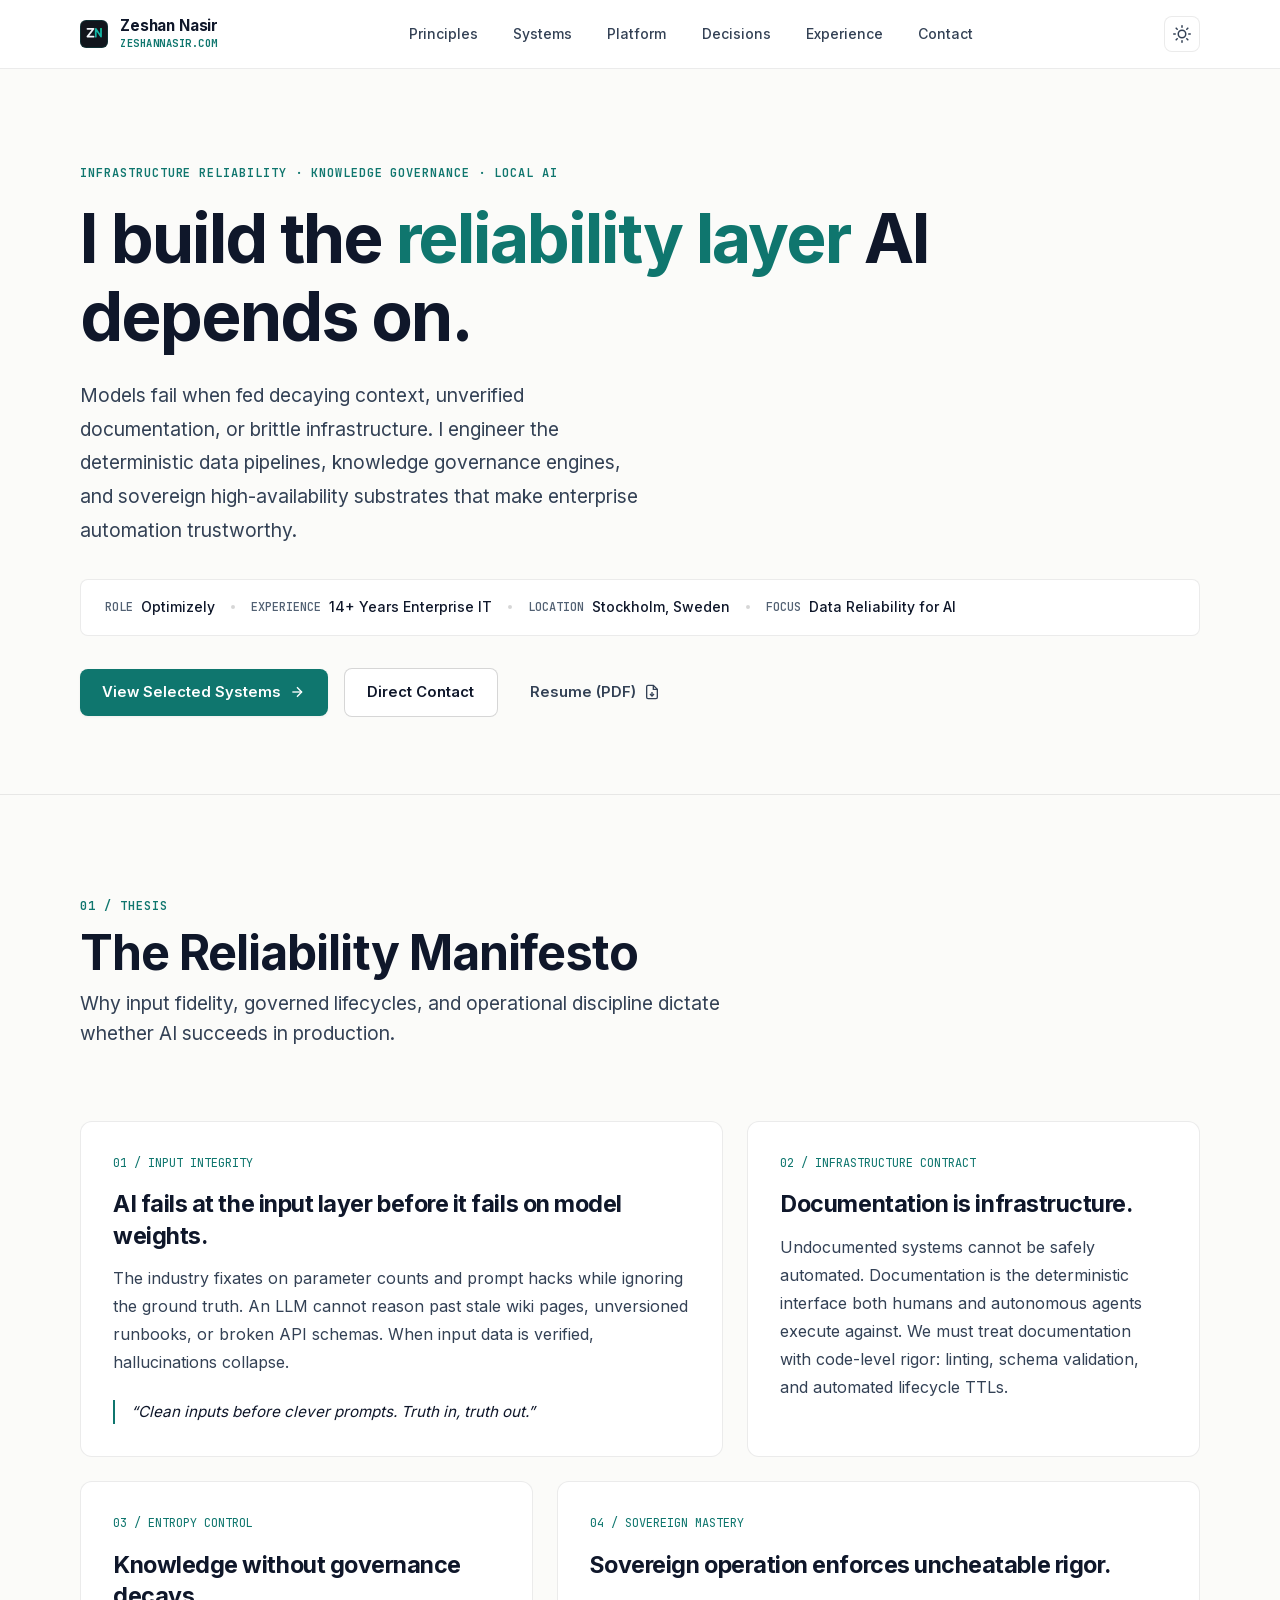
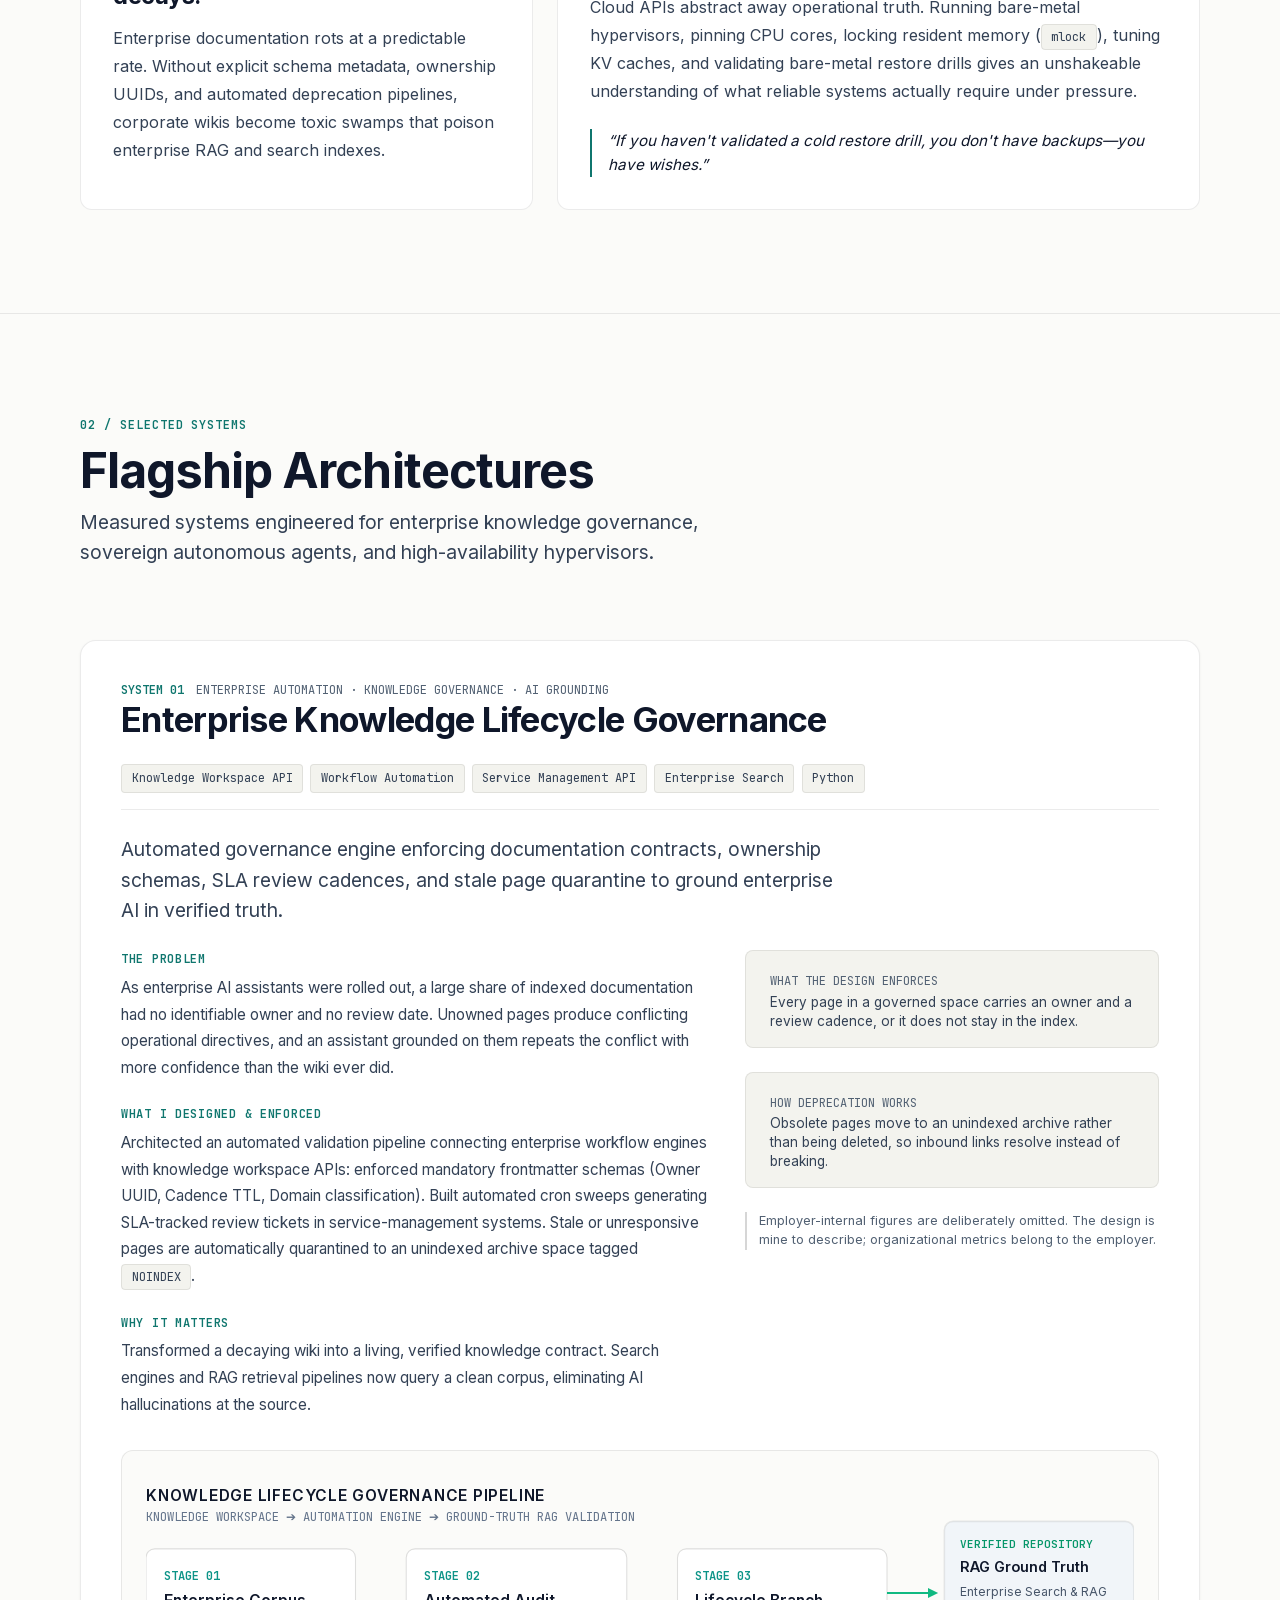
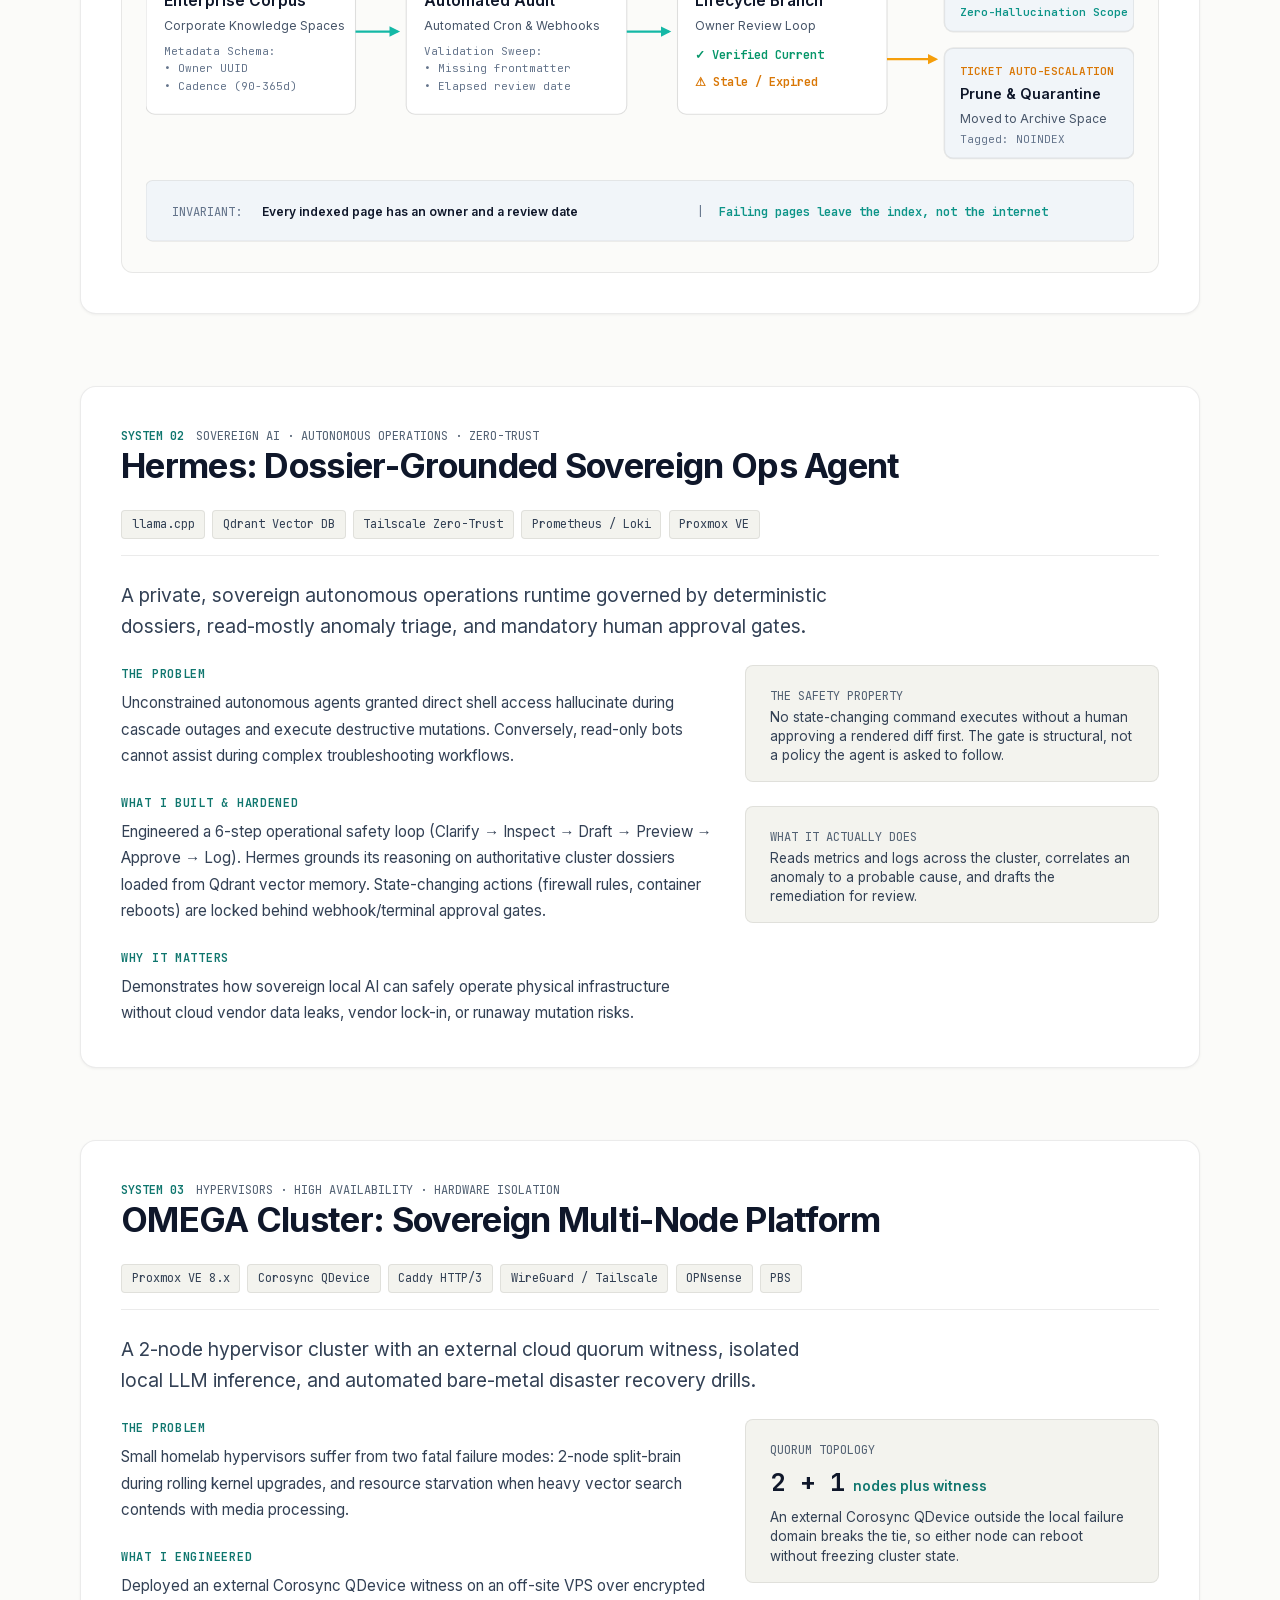
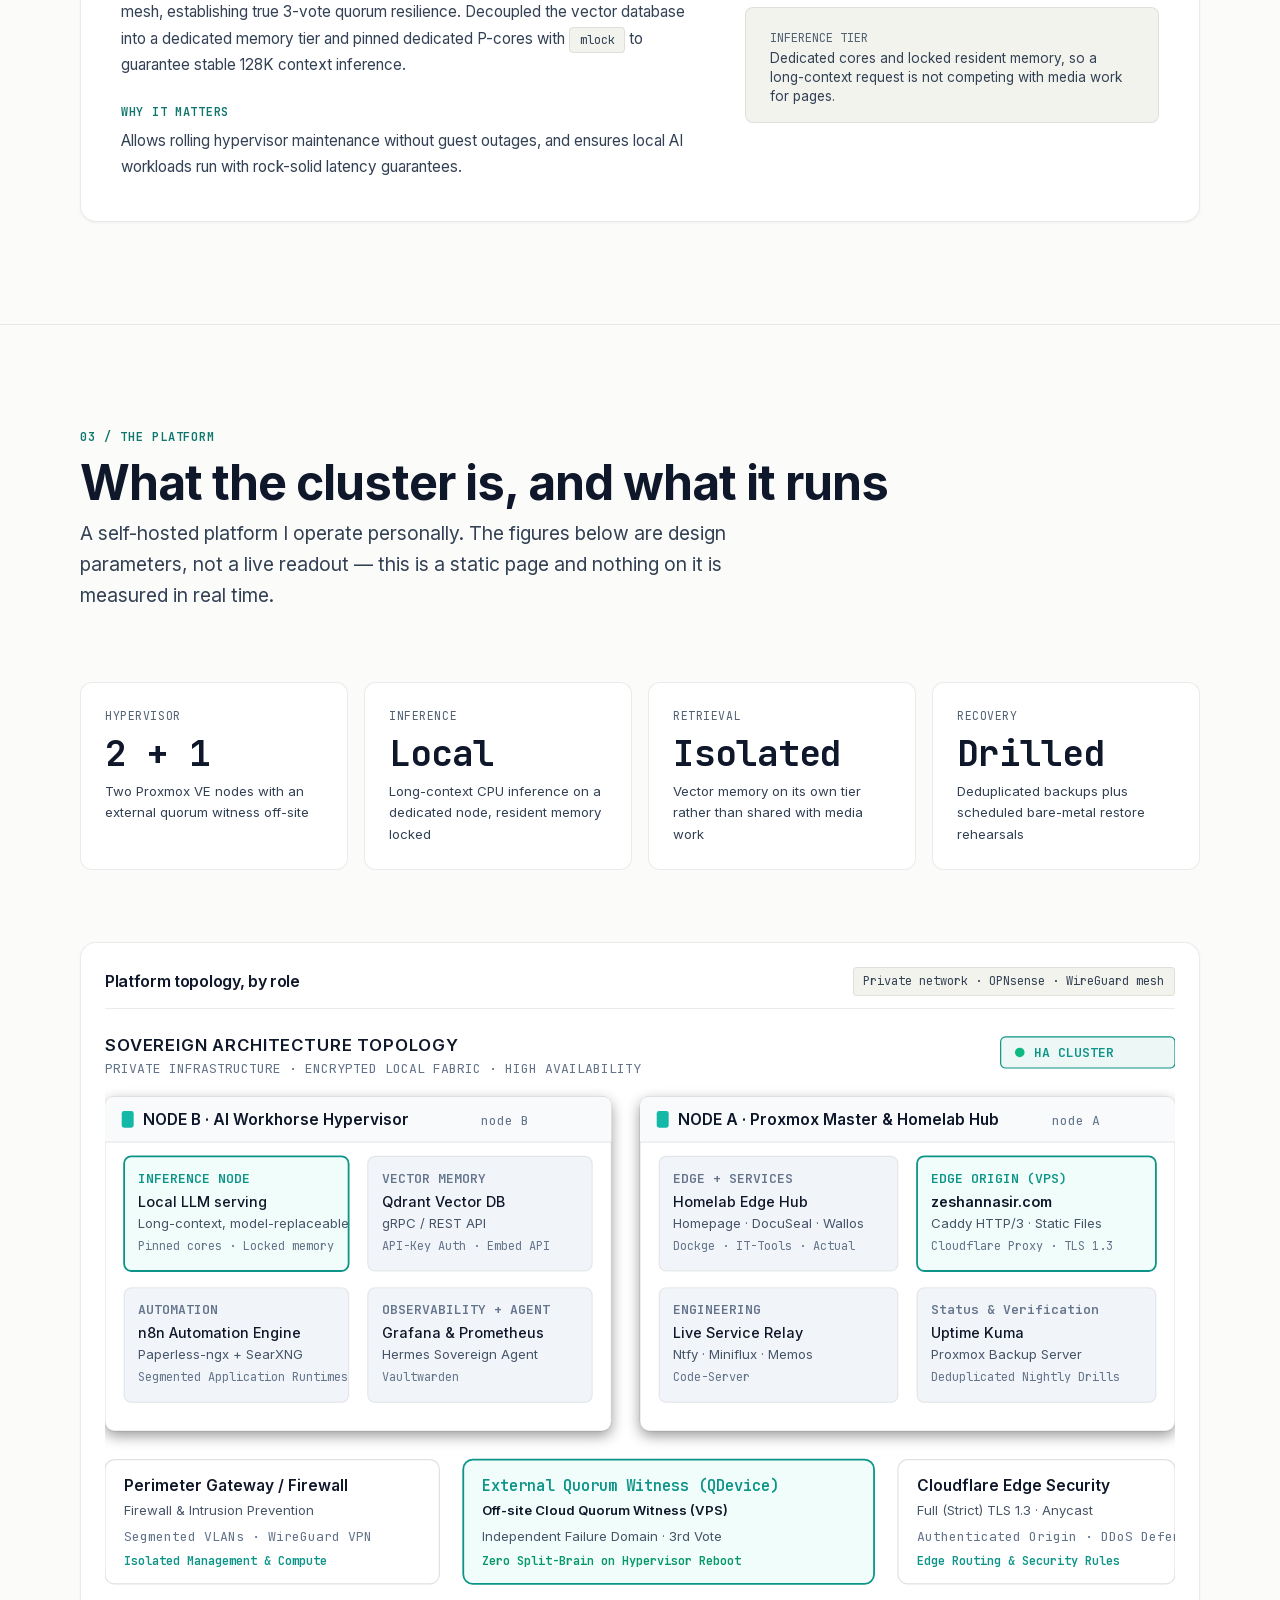
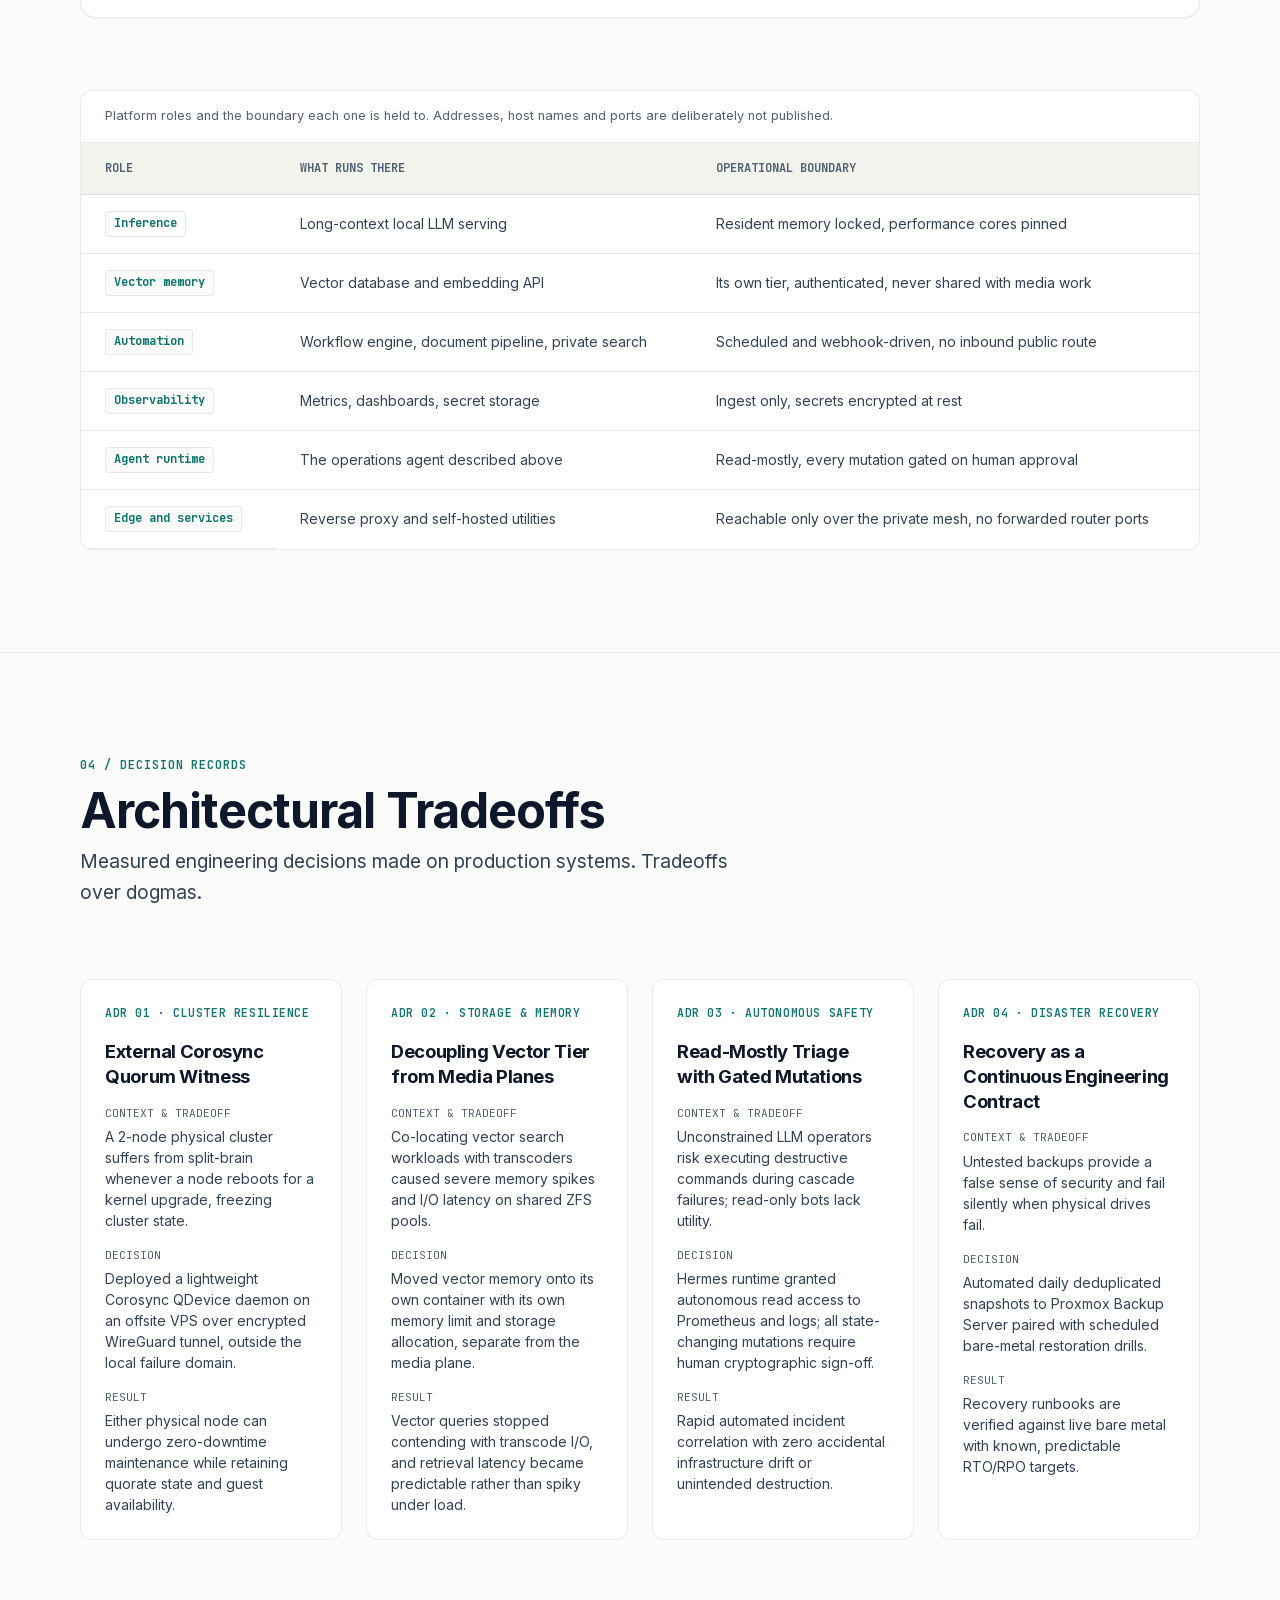
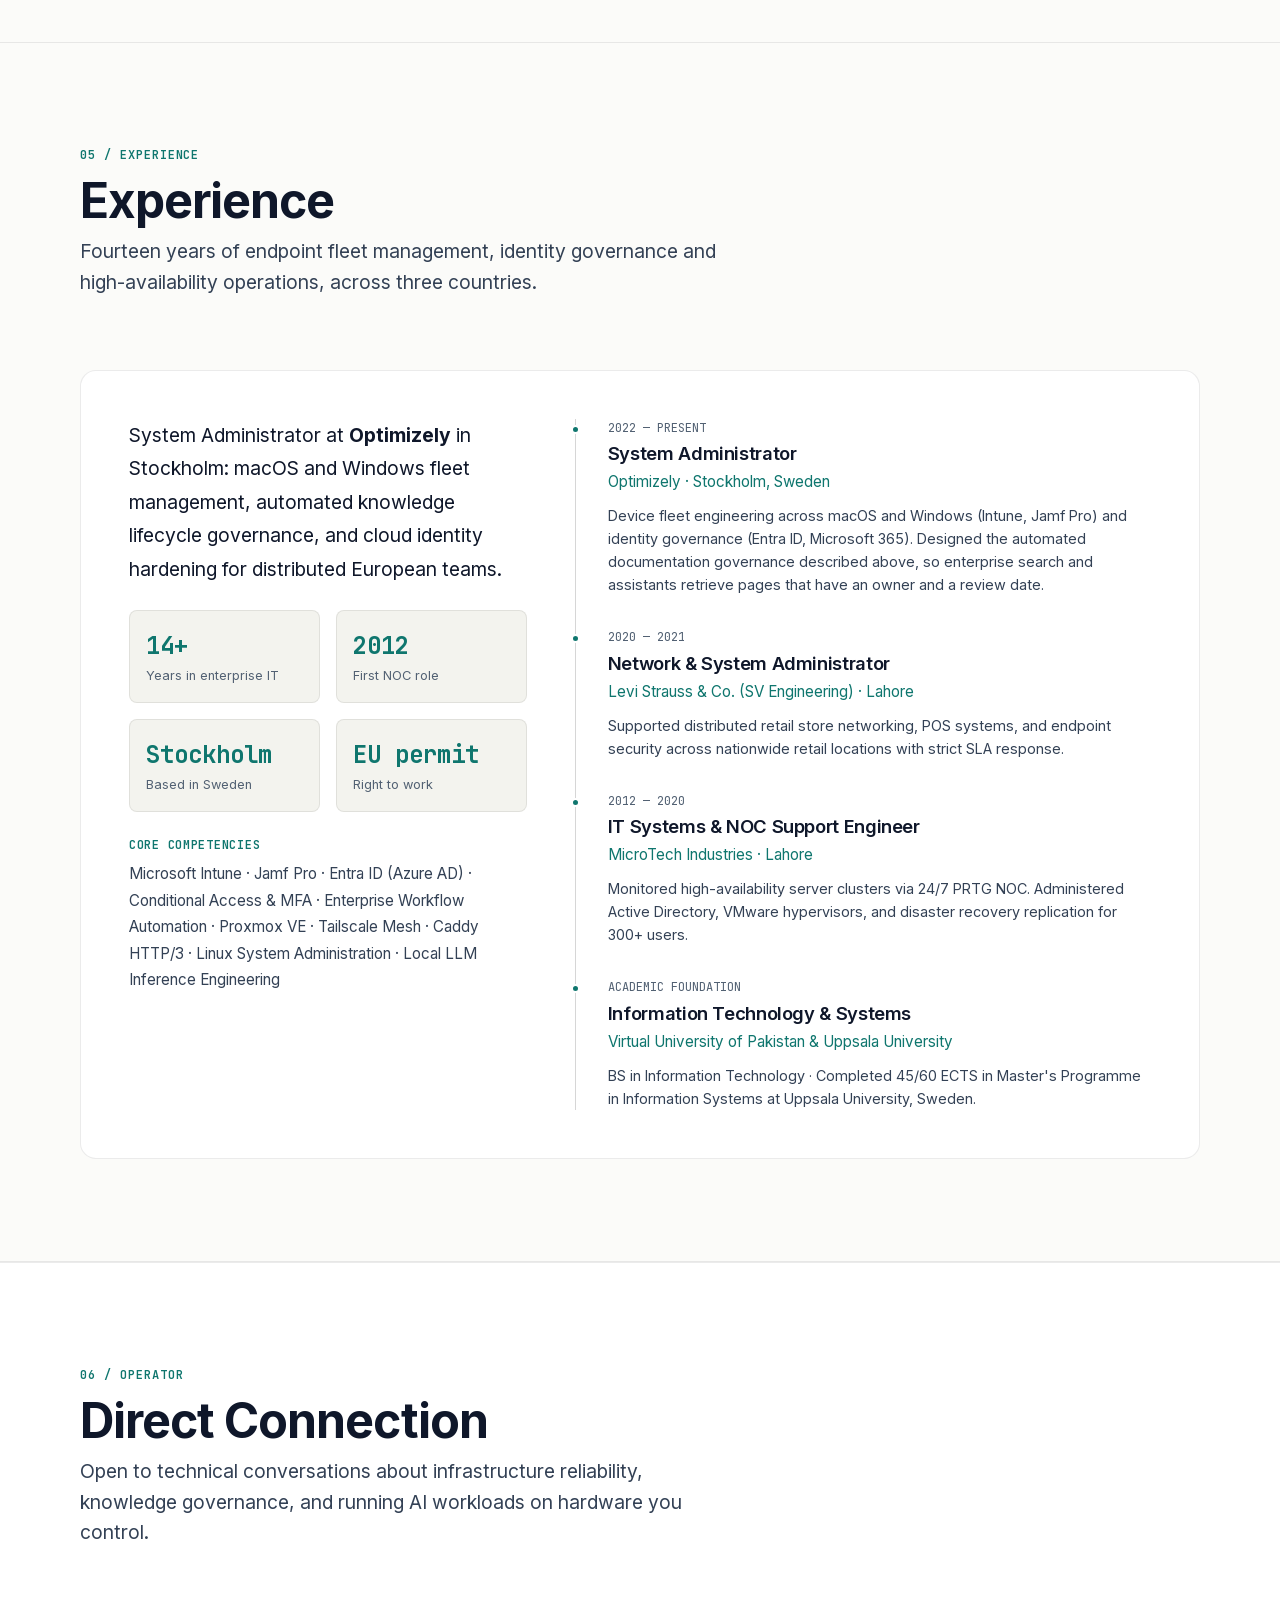
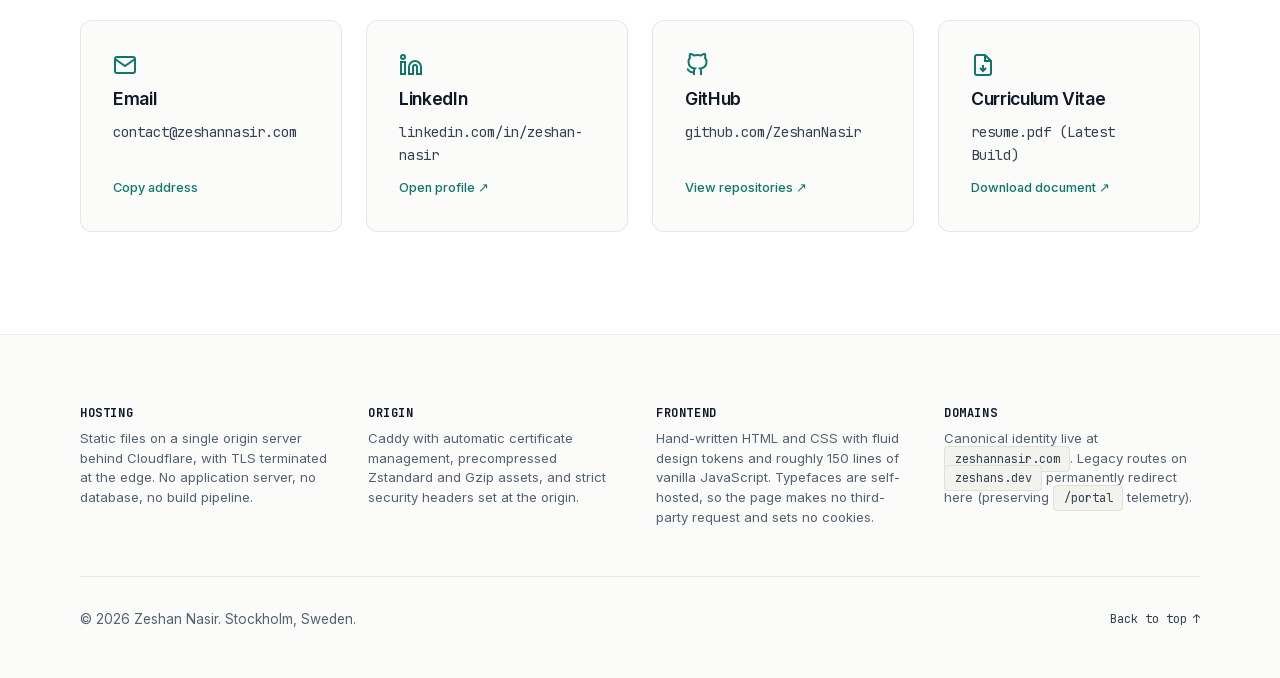
==== index.html @ 50266497 "fix(diagrams): add self-contained SVG styles and bump components.css to v=3" ====
<!doctype html>
<html lang="en">
<head>
  <meta charset="utf-8">
  <meta name="viewport" content="width=device-width, initial-scale=1">
  <title>Zeshan Nasir — Infrastructure Reliability &amp; Local AI Systems</title>
  
  <meta name="description" content="I build the reliability layer AI depends on. Enterprise knowledge lifecycle governance, sovereign AI infrastructure, and secure endpoint fleet engineering.">
  <meta name="author" content="Zeshan Nasir">
  <link rel="canonical" href="https://zeshannasir.com/">
  
  <!-- Security & Caching -->
  <meta http-equiv="X-UA-Compatible" content="IE=edge">
  <meta name="theme-color" content="#0b0d11" media="(prefers-color-scheme: dark)">
  <meta name="theme-color" content="#fbfbf9" media="(prefers-color-scheme: light)">

  <!-- Open Graph / Social -->
  <meta property="og:title" content="Zeshan Nasir — Infrastructure Reliability &amp; Local AI Systems">
  <meta property="og:description" content="I build the reliability layer AI depends on. Governed data, reliable automation, and sovereign infrastructure.">
  <meta property="og:type" content="website">
  <meta property="og:url" content="https://zeshannasir.com/">
  <meta property="og:image" content="https://zeshannasir.com/assets/images/og.png">
  
  <!-- Twitter Card -->
  <meta name="twitter:card" content="summary_large_image">
  <meta name="twitter:title" content="Zeshan Nasir — Infrastructure Reliability &amp; Local AI Systems">
  <meta name="twitter:description" content="I build the reliability layer AI depends on. Governed data, reliable automation, and sovereign infrastructure.">
  <meta name="twitter:image" content="https://zeshannasir.com/assets/images/og.png">

  <!-- Typography: Inter & JetBrains Mono, self-hosted. No third-party request. -->
  <link rel="preload" href="/assets/fonts/inter-var.woff2" as="font" type="font/woff2" crossorigin>
  
  <!-- Favicon -->
  <link rel="icon" type="image/svg+xml" href="/favicon.svg">

  <!-- Stylesheets -->
  <link rel="stylesheet" href="css/tokens.css">
  <link rel="stylesheet" href="css/base.css">
  <link rel="stylesheet" href="css/components.css?v=3">

  <!-- Schema.org Verified Person Metadata -->
  <script type="application/ld+json">
  {
    "@context": "https://schema.org",
    "@type": "Person",
    "name": "Zeshan Nasir",
    "jobTitle": "System Administrator",
    "worksFor": {
      "@type": "Organization",
      "name": "Optimizely"
    },
    "url": "https://zeshannasir.com/",
    "sameAs": [
      "https://github.com/ZeshanNasir",
      "https://linkedin.com/in/zeshan-nasir"
    ],
    "description": "System administrator working on infrastructure reliability, enterprise knowledge governance, and self-hosted AI infrastructure."
  }
  </script>
</head>
<body>

  <!-- Accessible Skip Link -->
  <a class="skip-link" href="#main">Skip to main content</a>

  <!-- =========================================================================
       SITE HEADER
       ========================================================================= -->
  <header class="site-header">
    <div class="container site-header__inner">
      <a href="#hero" class="site-brand" aria-label="Zeshan Nasir Homepage">
        <svg class="site-brand__mark" viewBox="0 0 128 128" fill="none" xmlns="http://www.w3.org/2000/svg">
          <rect width="128" height="128" rx="28" fill="#11151c"/>
          <rect x="2" y="2" width="124" height="124" rx="26" stroke="#14b8a6" stroke-width="2" stroke-opacity="0.4"/>
          <path d="M 34 40 L 62 40 L 34 76 L 62 76" stroke="#f1f5f9" stroke-width="8" stroke-linecap="round" stroke-linejoin="round"/>
          <path d="M 72 76 L 72 40 L 96 76 L 96 40" stroke="#14b8a6" stroke-width="8" stroke-linecap="round" stroke-linejoin="round"/>
          <circle cx="96" cy="40" r="4" fill="#10b981"/>
        </svg>
        <div class="site-brand__name">
          <span class="site-brand__title">Zeshan Nasir</span>
          <span class="site-brand__badge">zeshannasir.com</span>
        </div>
      </a>

      <!-- Navigation -->
      <nav class="site-nav" id="site-nav" aria-label="Primary Navigation">
        <a href="#manifesto" class="site-nav__link">Principles</a>
        <a href="#work" class="site-nav__link">Systems</a>
        <a href="#lab" class="site-nav__link">Platform</a>
        <a href="#decisions" class="site-nav__link">Decisions</a>
        <a href="#signal" class="site-nav__link">Experience</a>
        <a href="#contact" class="site-nav__link">Contact</a>
      </nav>

      <!-- Header Controls -->
      <div class="header-actions">
        <button class="theme-toggle" id="theme-toggle" aria-label="Toggle dark/light theme (Shortcut: T)" title="Toggle Theme (T)">
          <svg class="theme-icon-moon" viewBox="0 0 24 24"><path d="M21 12.79A9 9 0 1 1 11.21 3 7 7 0 0 0 21 12.79z"/></svg>
          <svg class="theme-icon-sun" viewBox="0 0 24 24"><circle cx="12" cy="12" r="5"/><line x1="12" y1="1" x2="12" y2="3"/><line x1="12" y1="21" x2="12" y2="23"/><line x1="4.22" y1="4.22" x2="5.64" y2="5.64"/><line x1="18.36" y1="18.36" x2="19.78" y2="19.78"/><line x1="1" y1="12" x2="3" y2="12"/><line x1="21" y1="12" x2="23" y2="12"/><line x1="4.22" y1="19.78" x2="5.64" y2="18.36"/><line x1="18.36" y1="5.64" x2="19.78" y2="4.22"/></svg>
        </button>

        <button class="mobile-toggle" id="mobile-toggle" aria-label="Open Navigation Menu" aria-expanded="false">
          <svg width="24" height="24" viewBox="0 0 24 24" fill="none" stroke="currentColor" stroke-width="2"><line x1="3" y1="12" x2="21" y2="12"/><line x1="3" y1="6" x2="21" y2="6"/><line x1="3" y1="18" x2="21" y2="18"/></svg>
        </button>
      </div>
    </div>
  </header>

  <!-- =========================================================================
       MAIN CONTENT
       ========================================================================= -->
  <main id="main">

    <!-- ═══ 1. HERO SECTION ═══ -->
    <section class="hero-section" id="hero">
      <div class="container">
        <div class="hero-grid">
          <div>
            <div class="hero-eyebrow">
              <span>INFRASTRUCTURE RELIABILITY · KNOWLEDGE GOVERNANCE · LOCAL AI</span>
            </div>
            
            <h1 class="hero-title">
              I build the <span class="highlight">reliability layer</span> AI depends on.
            </h1>

            <p class="hero-lead">
              Models fail when fed decaying context, unverified documentation, or brittle infrastructure. I engineer the deterministic data pipelines, knowledge governance engines, and sovereign high-availability substrates that make enterprise automation trustworthy.
            </p>

            <div class="proof-strip">
              <div class="proof-item">
                <span class="proof-item__label">ROLE</span>
                <span>Optimizely</span>
              </div>
              <div class="proof-divider" aria-hidden="true"></div>
              <div class="proof-item">
                <span class="proof-item__label">EXPERIENCE</span>
                <span>14+ Years Enterprise IT</span>
              </div>
              <div class="proof-divider" aria-hidden="true"></div>
              <div class="proof-item">
                <span class="proof-item__label">LOCATION</span>
                <span>Stockholm, Sweden</span>
              </div>
              <div class="proof-divider" aria-hidden="true"></div>
              <div class="proof-item">
                <span class="proof-item__label">FOCUS</span>
                <span>Data Reliability for AI</span>
              </div>
            </div>

            <div class="hero-actions">
              <a href="#work" class="btn btn--primary">
                <span>View Selected Systems</span>
                <svg viewBox="0 0 24 24"><line x1="5" y1="12" x2="19" y2="12"/><polyline points="12 5 19 12 12 19"/></svg>
              </a>
              <a href="#contact" class="btn btn--secondary">
                <span>Direct Contact</span>
              </a>
              <a href="/resume.pdf" class="btn btn--ghost" target="_blank" rel="noopener noreferrer">
                <span>Resume (PDF)</span>
                <svg viewBox="0 0 24 24"><path d="M14 2H6a2 2 0 0 0-2 2v16a2 2 0 0 0 2 2h12a2 2 0 0 0 2-2V8z"/><polyline points="14 2 14 8 20 8"/><line x1="12" y1="18" x2="12" y2="12"/><polyline points="9 15 12 18 15 15"/></svg>
              </a>
            </div>
          </div>
        </div>
      </div>
    </section>

    <!-- ═══ 2. MANIFESTO / THESIS ═══ -->
    <section class="section" id="manifesto">
      <div class="container">
        <div class="section-header">
          <span class="section-eyebrow">01 / THESIS</span>
          <h2 class="section-title">The Reliability Manifesto</h2>
          <p class="section-subtitle">
            Why input fidelity, governed lifecycles, and operational discipline dictate whether AI succeeds in production.
          </p>
        </div>

        <div class="manifesto-grid">
          <!-- Card 1 -->
          <div class="manifesto-card manifesto-card--large">
            <div>
              <span class="manifesto-card__num">01 / INPUT INTEGRITY</span>
              <h3 class="manifesto-card__title">AI fails at the input layer before it fails on model weights.</h3>
              <p class="manifesto-card__body">
                The industry fixates on parameter counts and prompt hacks while ignoring the ground truth. An LLM cannot reason past stale wiki pages, unversioned runbooks, or broken API schemas. When input data is verified, hallucinations collapse.
              </p>
            </div>
            <div class="manifesto-card__quote">
              “Clean inputs before clever prompts. Truth in, truth out.”
            </div>
          </div>

          <!-- Card 2 -->
          <div class="manifesto-card manifesto-card--medium">
            <div>
              <span class="manifesto-card__num">02 / INFRASTRUCTURE CONTRACT</span>
              <h3 class="manifesto-card__title">Documentation is infrastructure.</h3>
              <p class="manifesto-card__body">
                Undocumented systems cannot be safely automated. Documentation is the deterministic interface both humans and autonomous agents execute against. We must treat documentation with code-level rigor: linting, schema validation, and automated lifecycle TTLs.
              </p>
            </div>
          </div>

          <!-- Card 3 -->
          <div class="manifesto-card manifesto-card--medium">
            <div>
              <span class="manifesto-card__num">03 / ENTROPY CONTROL</span>
              <h3 class="manifesto-card__title">Knowledge without governance decays.</h3>
              <p class="manifesto-card__body">
                Enterprise documentation rots at a predictable rate. Without explicit schema metadata, ownership UUIDs, and automated deprecation pipelines, corporate wikis become toxic swamps that poison enterprise RAG and search indexes.
              </p>
            </div>
          </div>

          <!-- Card 4 -->
          <div class="manifesto-card manifesto-card--large">
            <div>
              <span class="manifesto-card__num">04 / SOVEREIGN MASTERY</span>
              <h3 class="manifesto-card__title">Sovereign operation enforces uncheatable rigor.</h3>
              <p class="manifesto-card__body">
                Cloud APIs abstract away operational truth. Running bare-metal hypervisors, pinning CPU cores, locking resident memory (<code class="tech-tag">mlock</code>), tuning KV caches, and validating bare-metal restore drills gives an unshakeable understanding of what reliable systems actually require under pressure.
              </p>
            </div>
            <div class="manifesto-card__quote">
              “If you haven't validated a cold restore drill, you don't have backups—you have wishes.”
            </div>
          </div>
        </div>
      </div>
    </section>

    <!-- ═══ 3. SELECTED SYSTEMS ═══ -->
    <section class="section" id="work">
      <div class="container">
        <div class="section-header">
          <span class="section-eyebrow">02 / SELECTED SYSTEMS</span>
          <h2 class="section-title">Flagship Architectures</h2>
          <p class="section-subtitle">
            Measured systems engineered for enterprise knowledge governance, sovereign autonomous agents, and high-availability hypervisors.
          </p>
        </div>

        <div class="systems-stack">

          <!-- System 1: Knowledge Governance -->
          <article class="system-card">
            <div class="system-card__top">
              <div>
                <div class="system-card__meta">
                  <span class="system-card__index">SYSTEM 01</span>
                  <span class="system-card__domain">Enterprise Automation · Knowledge Governance · AI Grounding</span>
                </div>
                <h3 class="system-card__title">Enterprise Knowledge Lifecycle Governance</h3>
              </div>
              <div class="tech-tags">
                <span class="tech-tag">Knowledge Workspace API</span>
                <span class="tech-tag">Workflow Automation</span>
                <span class="tech-tag">Service Management API</span>
                <span class="tech-tag">Enterprise Search</span>
                <span class="tech-tag">Python</span>
              </div>
            </div>

            <p class="system-card__tagline">
              Automated governance engine enforcing documentation contracts, ownership schemas, SLA review cadences, and stale page quarantine to ground enterprise AI in verified truth.
            </p>

            <div class="system-grid">
              <div class="system-grid__content">
                <div class="system-block">
                  <span class="system-block__label">The Problem</span>
                  <p class="system-block__text">
                    As enterprise AI assistants were rolled out, a large share of indexed documentation had no identifiable owner and no review date. Unowned pages produce conflicting operational directives, and an assistant grounded on them repeats the conflict with more confidence than the wiki ever did.
                  </p>
                </div>

                <div class="system-block">
                  <span class="system-block__label">What I Designed &amp; Enforced</span>
                  <p class="system-block__text">
                    Architected an automated validation pipeline connecting enterprise workflow engines with knowledge workspace APIs: enforced mandatory frontmatter schemas (Owner UUID, Cadence TTL, Domain classification). Built automated cron sweeps generating SLA-tracked review tickets in service-management systems. Stale or unresponsive pages are automatically quarantined to an unindexed archive space tagged <code class="tech-tag">NOINDEX</code>.
                  </p>
                </div>

                <div class="system-block">
                  <span class="system-block__label">Why It Matters</span>
                  <p class="system-block__text">
                    Transformed a decaying wiki into a living, verified knowledge contract. Search engines and RAG retrieval pipelines now query a clean corpus, eliminating AI hallucinations at the source.
                  </p>
                </div>
              </div>

              <div class="system-grid__sidebar">
                <div class="metrics-box">
                  <span class="metrics-box__title">What the design enforces</span>
                  <p class="metrics-box__desc">Every page in a governed space carries an owner and a review cadence, or it does not stay in the index.</p>
                </div>

                <div class="metrics-box">
                  <span class="metrics-box__title">How deprecation works</span>
                  <p class="metrics-box__desc">Obsolete pages move to an unindexed archive rather than being deleted, so inbound links resolve instead of breaking.</p>
                </div>

                <p class="metrics-note">Employer-internal figures are deliberately omitted. The design is mine to describe; organizational metrics belong to the employer.</p>
              </div>
            </div>

            <!-- Pipeline Diagram -->
            <div class="system-diagram-wrap" title="Knowledge Lifecycle Architecture">
              <svg role="img" aria-label="Knowledge lifecycle governance pipeline diagram" xmlns="http://www.w3.org/2000/svg" viewBox="32 18 896 338" width="100%" height="100%" fill="none" class="pipeline-diagram">
  <defs>
    <style>
      .pipeline-diagram .bg-card { fill: #11151c; stroke: rgba(255, 255, 255, 0.12); }
      .pipeline-diagram .bg-inner { fill: #0b0d11; stroke: rgba(255, 255, 255, 0.08); }
      .pipeline-diagram .txt-primary { fill: #f1f5f9; font-family: -apple-system, BlinkMacSystemFont, "Inter", "Segoe UI", sans-serif; }
      .pipeline-diagram .txt-secondary { fill: #94a3b8; font-family: -apple-system, BlinkMacSystemFont, "Inter", "Segoe UI", sans-serif; }
      .pipeline-diagram .txt-muted { fill: #8896ab; font-family: "JetBrains Mono", "IBM Plex Mono", monospace; }
      .pipeline-diagram .txt-teal { fill: #14b8a6; font-family: "JetBrains Mono", "IBM Plex Mono", monospace; font-weight: 600; }
      .pipeline-diagram .txt-green { fill: #10b981; font-family: "JetBrains Mono", "IBM Plex Mono", monospace; font-weight: 600; }
      .pipeline-diagram .txt-amber { fill: #f59e0b; font-family: "JetBrains Mono", "IBM Plex Mono", monospace; font-weight: 600; }

      [data-theme="light"] .pipeline-diagram .bg-card { fill: #ffffff; stroke: rgba(0, 0, 0, 0.12); }
      [data-theme="light"] .pipeline-diagram .bg-inner { fill: #f1f5f9; stroke: rgba(0, 0, 0, 0.08); }
      [data-theme="light"] .pipeline-diagram .txt-primary { fill: #0f172a; }
      [data-theme="light"] .pipeline-diagram .txt-secondary { fill: #475569; }
      [data-theme="light"] .pipeline-diagram .txt-muted { fill: #64748b; }
      [data-theme="light"] .pipeline-diagram .txt-teal { fill: #0d9488; }
      [data-theme="light"] .pipeline-diagram .txt-green { fill: #059669; }
      [data-theme="light"] .pipeline-diagram .txt-amber { fill: #d97706; }
    </style>

    <marker id="arrow" viewBox="0 0 10 10" refX="6" refY="5" markerWidth="6" markerHeight="6" orient="auto-start-reverse">
      <path d="M 0 1 L 8 5 L 0 9 z" fill="#14b8a6"/>
    </marker>
    <marker id="arrow-green" viewBox="0 0 10 10" refX="6" refY="5" markerWidth="6" markerHeight="6" orient="auto-start-reverse">
      <path d="M 0 1 L 8 5 L 0 9 z" fill="#10b981"/>
    </marker>
    <marker id="arrow-amber" viewBox="0 0 10 10" refX="6" refY="5" markerWidth="6" markerHeight="6" orient="auto-start-reverse">
      <path d="M 0 1 L 8 5 L 0 9 z" fill="#f59e0b"/>
    </marker>
  </defs>

  <!-- Title -->
  <g transform="translate(32, 28)">
    <text x="0" y="14" class="txt-primary" font-size="14" font-weight="600" letter-spacing="0.05em">KNOWLEDGE LIFECYCLE GOVERNANCE PIPELINE</text>
    <text x="0" y="32" class="txt-muted" font-size="11">KNOWLEDGE WORKSPACE ➔ AUTOMATION ENGINE ➔ GROUND-TRUTH RAG VALIDATION</text>
  </g>

  <!-- Step 1: Enterprise Spaces -->
  <g transform="translate(32, 85)">
    <rect width="190" height="150" rx="8" class="bg-card"/>
    <text x="16" y="28" class="txt-teal" font-size="11">STAGE 01</text>
    <text x="16" y="52" class="txt-primary" font-size="14" font-weight="600">Enterprise Corpus</text>
    <text x="16" y="74" class="txt-secondary" font-size="11">Corporate Knowledge Spaces</text>
    <text x="16" y="96" class="txt-muted" font-size="10">Metadata Schema:</text>
    <text x="16" y="112" class="txt-muted" font-size="10">• Owner UUID</text>
    <text x="16" y="128" class="txt-muted" font-size="10">• Cadence (90-365d)</text>
  </g>

  <!-- Flow Line 1 to 2 -->
  <line x1="222" y1="160" x2="260" y2="160" stroke="#14b8a6" stroke-width="2" marker-end="url(#arrow)"/>

  <!-- Step 2: Automated Sweeper -->
  <g transform="translate(268, 85)">
    <rect width="200" height="150" rx="8" class="bg-card"/>
    <text x="16" y="28" class="txt-teal" font-size="11">STAGE 02</text>
    <text x="16" y="52" class="txt-primary" font-size="14" font-weight="600">Automated Audit</text>
    <text x="16" y="74" class="txt-secondary" font-size="11">Automated Cron &amp; Webhooks</text>
    <text x="16" y="96" class="txt-muted" font-size="10">Validation Sweep:</text>
    <text x="16" y="112" class="txt-muted" font-size="10">• Missing frontmatter</text>
    <text x="16" y="128" class="txt-muted" font-size="10">• Elapsed review date</text>
  </g>

  <!-- Flow Line 2 to 3 -->
  <line x1="468" y1="160" x2="506" y2="160" stroke="#14b8a6" stroke-width="2" marker-end="url(#arrow)"/>

  <!-- Step 3: Branch Decision (Verified vs Stale) -->
  <g transform="translate(514, 85)">
    <rect width="190" height="150" rx="8" class="bg-card"/>
    <text x="16" y="28" class="txt-teal" font-size="11">STAGE 03</text>
    <text x="16" y="52" class="txt-primary" font-size="14" font-weight="600">Lifecycle Branch</text>
    <text x="16" y="74" class="txt-secondary" font-size="11">Owner Review Loop</text>
    <text x="16" y="100" class="txt-green" font-size="11">✓ Verified Current</text>
    <text x="16" y="124" class="txt-amber" font-size="11">⚠ Stale / Expired</text>
  </g>

  <!-- Path A: Verified Current -> RAG Ground Truth -->
  <path d="M 704 125 L 748 125" stroke="#10b981" stroke-width="2" marker-end="url(#arrow-green)"/>

  <g transform="translate(756, 60)">
    <rect width="172" height="100" rx="8" class="bg-inner" stroke="#10b981" stroke-width="1.5"/>
    <text x="14" y="24" class="txt-green" font-size="10">VERIFIED REPOSITORY</text>
    <text x="14" y="46" class="txt-primary" font-size="13" font-weight="600">RAG Ground Truth</text>
    <text x="14" y="68" class="txt-secondary" font-size="11">Enterprise Search &amp; RAG</text>
    <text x="14" y="86" class="txt-teal" font-size="10">Zero-Hallucination Scope</text>
  </g>

  <!-- Path B: Stale -> Deprecation Pipeline -->
  <path d="M 704 185 L 748 185" stroke="#f59e0b" stroke-width="2" marker-end="url(#arrow-amber)"/>

  <g transform="translate(756, 175)">
    <rect width="172" height="100" rx="8" class="bg-inner" stroke="#f59e0b" stroke-width="1.5"/>
    <text x="14" y="24" class="txt-amber" font-size="10">TICKET AUTO-ESCALATION</text>
    <text x="14" y="46" class="txt-primary" font-size="13" font-weight="600">Prune &amp; Quarantine</text>
    <text x="14" y="68" class="txt-secondary" font-size="11">Moved to Archive Space</text>
    <text x="14" y="86" class="txt-muted" font-size="10">Tagged: NOINDEX</text>
  </g>

  <!-- Bottom Metric Banner -->
  <g transform="translate(32, 295)">
    <rect width="896" height="55" rx="6" class="bg-inner"/>
    <text x="24" y="32" class="txt-muted" font-size="11">INVARIANT:</text>
    <text x="105" y="32" class="txt-primary" font-size="11" font-weight="600">Every indexed page has an owner and a review date</text>
    <text x="500" y="32" class="txt-muted" font-size="11">|</text>
    <text x="520" y="32" class="txt-teal" font-size="11" font-weight="600">Failing pages leave the index, not the internet</text>
  </g>
</svg>
            </div>
          </article>

          <!-- System 2: Hermes Agent -->
          <article class="system-card">
            <div class="system-card__top">
              <div>
                <div class="system-card__meta">
                  <span class="system-card__index">SYSTEM 02</span>
                  <span class="system-card__domain">Sovereign AI · Autonomous Operations · Zero-Trust</span>
                </div>
                <h3 class="system-card__title">Hermes: Dossier-Grounded Sovereign Ops Agent</h3>
              </div>
              <div class="tech-tags">
                <span class="tech-tag">llama.cpp</span>
                <span class="tech-tag">Qdrant Vector DB</span>
                <span class="tech-tag">Tailscale Zero-Trust</span>
                <span class="tech-tag">Prometheus / Loki</span>
                <span class="tech-tag">Proxmox VE</span>
              </div>
            </div>

            <p class="system-card__tagline">
              A private, sovereign autonomous operations runtime governed by deterministic dossiers, read-mostly anomaly triage, and mandatory human approval gates.
            </p>

            <div class="system-grid">
              <div class="system-grid__content">
                <div class="system-block">
                  <span class="system-block__label">The Problem</span>
                  <p class="system-block__text">
                    Unconstrained autonomous agents granted direct shell access hallucinate during cascade outages and execute destructive mutations. Conversely, read-only bots cannot assist during complex troubleshooting workflows.
                  </p>
                </div>

                <div class="system-block">
                  <span class="system-block__label">What I Built &amp; Hardened</span>
                  <p class="system-block__text">
                    Engineered a 6-step operational safety loop (Clarify → Inspect → Draft → Preview → Approve → Log). Hermes grounds its reasoning on authoritative cluster dossiers loaded from Qdrant vector memory. State-changing actions (firewall rules, container reboots) are locked behind webhook/terminal approval gates.
                  </p>
                </div>

                <div class="system-block">
                  <span class="system-block__label">Why It Matters</span>
                  <p class="system-block__text">
                    Demonstrates how sovereign local AI can safely operate physical infrastructure without cloud vendor data leaks, vendor lock-in, or runaway mutation risks.
                  </p>
                </div>
              </div>

              <div class="system-grid__sidebar">
                <div class="metrics-box">
                  <span class="metrics-box__title">The safety property</span>
                  <p class="metrics-box__desc">No state-changing command executes without a human approving a rendered diff first. The gate is structural, not a policy the agent is asked to follow.</p>
                </div>

                <div class="metrics-box">
                  <span class="metrics-box__title">What it actually does</span>
                  <p class="metrics-box__desc">Reads metrics and logs across the cluster, correlates an anomaly to a probable cause, and drafts the remediation for review.</p>
                </div>
              </div>
            </div>
          </article>

          <!-- System 3: Omega Cluster -->
          <article class="system-card">
            <div class="system-card__top">
              <div>
                <div class="system-card__meta">
                  <span class="system-card__index">SYSTEM 03</span>
                  <span class="system-card__domain">Hypervisors · High Availability · Hardware Isolation</span>
                </div>
                <h3 class="system-card__title">OMEGA Cluster: Sovereign Multi-Node Platform</h3>
              </div>
              <div class="tech-tags">
                <span class="tech-tag">Proxmox VE 8.x</span>
                <span class="tech-tag">Corosync QDevice</span>
                <span class="tech-tag">Caddy HTTP/3</span>
                <span class="tech-tag">WireGuard / Tailscale</span>
                <span class="tech-tag">OPNsense</span>
                <span class="tech-tag">PBS</span>
              </div>
            </div>

            <p class="system-card__tagline">
              A 2-node hypervisor cluster with an external cloud quorum witness, isolated local LLM inference, and automated bare-metal disaster recovery drills.
            </p>

            <div class="system-grid">
              <div class="system-grid__content">
                <div class="system-block">
                  <span class="system-block__label">The Problem</span>
                  <p class="system-block__text">
                    Small homelab hypervisors suffer from two fatal failure modes: 2-node split-brain during rolling kernel upgrades, and resource starvation when heavy vector search contends with media processing.
                  </p>
                </div>

                <div class="system-block">
                  <span class="system-block__label">What I Engineered</span>
                  <p class="system-block__text">
                    Deployed an external Corosync QDevice witness on an off-site VPS over encrypted mesh, establishing true 3-vote quorum resilience. Decoupled the vector database into a dedicated memory tier and pinned dedicated P-cores with <code class="tech-tag">mlock</code> to guarantee stable 128K context inference.
                  </p>
                </div>

                <div class="system-block">
                  <span class="system-block__label">Why It Matters</span>
                  <p class="system-block__text">
                    Allows rolling hypervisor maintenance without guest outages, and ensures local AI workloads run with rock-solid latency guarantees.
                  </p>
                </div>
              </div>

              <div class="system-grid__sidebar">
                <div class="metrics-box">
                  <span class="metrics-box__title">Quorum topology</span>
                  <div class="metrics-box__stat">
                    <span class="metrics-box__val">2 + 1</span>
                    <span class="metrics-box__unit">nodes plus witness</span>
                  </div>
                  <p class="metrics-box__desc">An external Corosync QDevice outside the local failure domain breaks the tie, so either node can reboot without freezing cluster state.</p>
                </div>

                <div class="metrics-box">
                  <span class="metrics-box__title">Inference tier</span>
                  <p class="metrics-box__desc">Dedicated cores and locked resident memory, so a long-context request is not competing with media work for pages.</p>
                </div>
              </div>
            </div>
          </article>

        </div>
      </div>
    </section>

    <!-- ═══ 4. RELIABILITY LAB & TOPOLOGY ═══ -->
    <section class="section" id="lab">
      <div class="container">
        <div class="section-header">
          <span class="section-eyebrow">03 / THE PLATFORM</span>
          <h2 class="section-title">What the cluster is, and what it runs</h2>
          <p class="section-subtitle">
            A self-hosted platform I operate personally. The figures below are design parameters,
            not a live readout &mdash; this is a static page and nothing on it is measured in real time.
          </p>
        </div>

        <!-- Telemetry Cards -->
        <div class="lab-telemetry-grid">
          <div class="telemetry-card">
            <div class="telemetry-card__header">
              <span class="telemetry-card__label">Hypervisor</span>
            </div>
            <div class="telemetry-card__val">2 + 1</div>
            <p class="telemetry-card__desc">Two Proxmox VE nodes with an external quorum witness off-site</p>
          </div>

          <div class="telemetry-card">
            <div class="telemetry-card__header">
              <span class="telemetry-card__label">Inference</span>
            </div>
            <div class="telemetry-card__val">Local</div>
            <p class="telemetry-card__desc">Long-context CPU inference on a dedicated node, resident memory locked</p>
          </div>

          <div class="telemetry-card">
            <div class="telemetry-card__header">
              <span class="telemetry-card__label">Retrieval</span>
            </div>
            <div class="telemetry-card__val">Isolated</div>
            <p class="telemetry-card__desc">Vector memory on its own tier rather than shared with media work</p>
          </div>

          <div class="telemetry-card">
            <div class="telemetry-card__header">
              <span class="telemetry-card__label">Recovery</span>
            </div>
            <div class="telemetry-card__val">Drilled</div>
            <p class="telemetry-card__desc">Deduplicated backups plus scheduled bare-metal restore rehearsals</p>
          </div>
        </div>

        <!-- Topology Diagram -->
        <div class="cluster-visual-container">
          <div class="cluster-visual-header">
            <h3 class="cluster-visual-title">Platform topology, by role</h3>
            <span class="tech-tag">Private network · OPNsense · WireGuard mesh</span>
          </div>
          <svg role="img" aria-label="Platform topology by role diagram" xmlns="http://www.w3.org/2000/svg" viewBox="32 20 896 476" width="100%" height="100%" fill="none" class="cluster-diagram">
  <defs>
    <style>
      .cluster-diagram .bg-card { fill: #11151c; stroke: rgba(255, 255, 255, 0.12); }
      .cluster-diagram .bg-header { fill: #171d26; }
      .cluster-diagram .bg-inner { fill: #0b0d11; stroke: rgba(255, 255, 255, 0.08); }
      .cluster-diagram .bg-highlight { fill: #0b0d11; stroke: #14b8a6; }
      .cluster-diagram .txt-primary { fill: #f1f5f9; font-family: -apple-system, BlinkMacSystemFont, "Inter", "Segoe UI", sans-serif; }
      .cluster-diagram .txt-secondary { fill: #94a3b8; font-family: -apple-system, BlinkMacSystemFont, "Inter", "Segoe UI", sans-serif; }
      .cluster-diagram .txt-muted { fill: #8896ab; font-family: "JetBrains Mono", "IBM Plex Mono", monospace; }
      .cluster-diagram .txt-teal { fill: #14b8a6; font-family: "JetBrains Mono", "IBM Plex Mono", monospace; font-weight: 600; }
      .cluster-diagram .txt-green { fill: #10b981; font-family: "JetBrains Mono", "IBM Plex Mono", monospace; font-weight: 600; }
      .cluster-diagram .badge-bg { fill: rgba(20, 184, 166, 0.12); stroke: #14b8a6; }
      .cluster-diagram .line-divider { stroke: rgba(255, 255, 255, 0.08); }

      [data-theme="light"] .cluster-diagram .bg-card { fill: #ffffff; stroke: rgba(0, 0, 0, 0.12); }
      [data-theme="light"] .cluster-diagram .bg-header { fill: #f8fafc; }
      [data-theme="light"] .cluster-diagram .bg-inner { fill: #f1f5f9; stroke: rgba(0, 0, 0, 0.08); }
      [data-theme="light"] .cluster-diagram .bg-highlight { fill: #f0fdfa; stroke: #0d9488; }
      [data-theme="light"] .cluster-diagram .txt-primary { fill: #0f172a; }
      [data-theme="light"] .cluster-diagram .txt-secondary { fill: #475569; }
      [data-theme="light"] .cluster-diagram .txt-muted { fill: #64748b; }
      [data-theme="light"] .cluster-diagram .txt-teal { fill: #0d9488; }
      [data-theme="light"] .cluster-diagram .txt-green { fill: #059669; }
      [data-theme="light"] .cluster-diagram .badge-bg { fill: rgba(13, 148, 136, 0.08); stroke: #0d9488; }
      [data-theme="light"] .cluster-diagram .line-divider { stroke: rgba(0, 0, 0, 0.08); }
    </style>

    <filter id="box-shadow" x="-3%" y="-3%" width="106%" height="110%">
      <feDropShadow dx="0" dy="4" stdDeviation="6" flood-color="#000000" flood-opacity="0.4"/>
    </filter>
  </defs>

  <!-- Top Ribbon / Network Legend -->
  <g transform="translate(32, 28)">
    <text x="0" y="14" class="txt-primary" font-size="14" font-weight="600" letter-spacing="0.05em">SOVEREIGN ARCHITECTURE TOPOLOGY</text>
    <text x="0" y="32" class="txt-muted" font-size="11">PRIVATE INFRASTRUCTURE · ENCRYPTED LOCAL FABRIC · HIGH AVAILABILITY</text>
    <rect x="750" y="2" width="146" height="26" rx="4" class="badge-bg" stroke-width="1"/>
    <circle cx="766" cy="15" r="4" fill="#10b981"/>
    <text x="778" y="19" class="txt-teal" font-size="11">HA CLUSTER</text>
  </g>

  <!-- Node B: AI Workhorse Hypervisor -->
  <g transform="translate(32, 80)">
    <rect width="424" height="280" rx="8" class="bg-card" stroke-width="1" filter="url(#box-shadow)"/>
    
    <!-- Node Header -->
    <path d="M 0 8 Q 0 0 8 0 L 416 0 Q 424 0 424 8 L 424 38 L 0 38 Z" class="bg-header"/>
    <rect x="14" y="12" width="10" height="14" rx="2" fill="#14b8a6"/>
    <text x="32" y="24" class="txt-primary" font-size="13" font-weight="600">NODE B · AI Workhorse Hypervisor</text>
    <text x="315" y="24" class="txt-muted" font-size="11">node B</text>
    <line x1="0" y1="38" x2="424" y2="38" class="line-divider"/>

    <!-- Containers inside NODE B -->
    <!-- inference -->
    <g transform="translate(16, 50)">
      <rect width="188" height="96" rx="6" class="bg-highlight" stroke-width="1.5"/>
      <text x="12" y="22" class="txt-teal" font-size="11">INFERENCE NODE</text>
      <text x="12" y="42" class="txt-primary" font-size="12" font-weight="500">Local LLM serving</text>
      <text x="12" y="60" class="txt-secondary" font-size="11">Long-context, model-replaceable</text>
      <text x="12" y="78" class="txt-muted" font-size="10">Pinned cores · Locked memory</text>
    </g>

    <!-- vector memory -->
    <g transform="translate(220, 50)">
      <rect width="188" height="96" rx="6" class="bg-inner"/>
      <text x="12" y="22" class="txt-muted" font-size="11" font-weight="600">VECTOR MEMORY</text>
      <text x="12" y="42" class="txt-primary" font-size="12" font-weight="500">Qdrant Vector DB</text>
      <text x="12" y="60" class="txt-secondary" font-size="11">gRPC / REST API</text>
      <text x="12" y="78" class="txt-muted" font-size="10">API-Key Auth · Embed API</text>
    </g>

    <!-- automation -->
    <g transform="translate(16, 160)">
      <rect width="188" height="96" rx="6" class="bg-inner"/>
      <text x="12" y="22" class="txt-muted" font-size="11" font-weight="600">AUTOMATION</text>
      <text x="12" y="42" class="txt-primary" font-size="12" font-weight="500">n8n Automation Engine</text>
      <text x="12" y="60" class="txt-secondary" font-size="11">Paperless-ngx + SearXNG</text>
      <text x="12" y="78" class="txt-muted" font-size="10">Segmented Application Runtimes</text>
    </g>

    <!-- observability and agent -->
    <g transform="translate(220, 160)">
      <rect width="188" height="96" rx="6" class="bg-inner"/>
      <text x="12" y="22" class="txt-muted" font-size="11" font-weight="600">OBSERVABILITY + AGENT</text>
      <text x="12" y="42" class="txt-primary" font-size="12" font-weight="500">Grafana &amp; Prometheus</text>
      <text x="12" y="60" class="txt-secondary" font-size="11">Hermes Sovereign Agent</text>
      <text x="12" y="78" class="txt-muted" font-size="10">Vaultwarden </text>
    </g>
  </g>

  <!-- Node A: Proxmox Master & Homelab Hub -->
  <g transform="translate(480, 80)">
    <rect width="448" height="280" rx="8" class="bg-card" stroke-width="1" filter="url(#box-shadow)"/>
    
    <!-- Node Header -->
    <path d="M 0 8 Q 0 0 8 0 L 440 0 Q 448 0 448 8 L 448 38 L 0 38 Z" class="bg-header"/>
    <rect x="14" y="12" width="10" height="14" rx="2" fill="#14b8a6"/>
    <text x="32" y="24" class="txt-primary" font-size="13" font-weight="600">NODE A · Proxmox Master &amp; Homelab Hub</text>
    <text x="345" y="24" class="txt-muted" font-size="11">node A</text>
    <line x1="0" y1="38" x2="448" y2="38" class="line-divider"/>

    <!-- Containers inside NODE A -->
    <!-- edge and services -->
    <g transform="translate(16, 50)">
      <rect width="200" height="96" rx="6" class="bg-inner"/>
      <text x="12" y="22" class="txt-muted" font-size="11" font-weight="600">EDGE + SERVICES</text>
      <text x="12" y="42" class="txt-primary" font-size="12" font-weight="500">Homelab Edge Hub</text>
      <text x="12" y="60" class="txt-secondary" font-size="11">Homepage · DocuSeal · Wallos</text>
      <text x="12" y="78" class="txt-muted" font-size="10">Dockge · IT-Tools · Actual</text>
    </g>

    <!-- Edge VPS Origin (verified architecture) -->
    <g transform="translate(232, 50)">
      <rect width="200" height="96" rx="6" class="bg-highlight" stroke-width="1.5"/>
      <text x="12" y="22" class="txt-teal" font-size="11">EDGE ORIGIN (VPS)</text>
      <text x="12" y="42" class="txt-primary" font-size="12" font-weight="600">zeshannasir.com</text>
      <text x="12" y="60" class="txt-secondary" font-size="11">Caddy HTTP/3 · Static Files</text>
      <text x="12" y="78" class="txt-muted" font-size="10">Cloudflare Proxy · TLS 1.3</text>
    </g>

    <!-- engineering and uptime -->
    <g transform="translate(16, 160)">
      <rect width="200" height="96" rx="6" class="bg-inner"/>
      <text x="12" y="22" class="txt-muted" font-size="11" font-weight="600">ENGINEERING</text>
      <text x="12" y="42" class="txt-primary" font-size="12" font-weight="500">Live Service Relay</text>
      <text x="12" y="60" class="txt-secondary" font-size="11">Ntfy · Miniflux · Memos</text>
      <text x="12" y="78" class="txt-muted" font-size="10">Code-Server </text>
    </g>

    <!-- Operational State -->
    <g transform="translate(232, 160)">
      <rect width="200" height="96" rx="6" class="bg-inner"/>
      <text x="12" y="22" class="txt-muted" font-size="11" font-weight="600">Status &amp; Verification</text>
      <text x="12" y="42" class="txt-primary" font-size="12" font-weight="500">Uptime Kuma </text>
      <text x="12" y="60" class="txt-secondary" font-size="11">Proxmox Backup Server</text>
      <text x="12" y="78" class="txt-muted" font-size="10">Deduplicated Nightly Drills</text>
    </g>
  </g>

  <!-- External Tie-Breaker (Corosync QDevice) & Gateway -->
  <g transform="translate(32, 384)">
    <!-- OPNsense Gateway -->
    <rect x="0" y="0" width="280" height="104" rx="8" class="bg-card"/>
    <text x="16" y="26" class="txt-primary" font-size="13" font-weight="600">Perimeter Gateway / Firewall</text>
    <text x="16" y="46" class="txt-secondary" font-size="11">Firewall &amp; Intrusion Prevention</text>
    <text x="16" y="68" class="txt-muted" font-size="11">Segmented VLANs · WireGuard VPN</text>
    <text x="16" y="88" class="txt-teal" font-size="10">Isolated Management &amp; Compute</text>

    <!-- Corosync External Quorum Witness (VPS) -->
    <rect x="300" y="0" width="344" height="104" rx="8" class="bg-highlight" stroke-width="1.5"/>
    <text x="316" y="26" class="txt-teal" font-size="13">External Quorum Witness (QDevice)</text>
    <text x="316" y="46" class="txt-primary" font-size="11" font-weight="600">Off-site Cloud Quorum Witness (VPS)</text>
    <text x="316" y="68" class="txt-secondary" font-size="11">Independent Failure Domain · 3rd Vote</text>
    <text x="316" y="88" class="txt-green" font-size="10">Zero Split-Brain on Hypervisor Reboot</text>

    <!-- Cloudflare Edge Box -->
    <rect x="664" y="0" width="232" height="104" rx="8" class="bg-card"/>
    <text x="680" y="26" class="txt-primary" font-size="13" font-weight="600">Cloudflare Edge Security</text>
    <text x="680" y="46" class="txt-secondary" font-size="11">Full (Strict) TLS 1.3 · Anycast</text>
    <text x="680" y="68" class="txt-muted" font-size="11">Authenticated Origin · DDoS Defense</text>
    <text x="680" y="88" class="txt-teal" font-size="10">Edge Routing &amp; Security Rules</text>
  </g>
</svg>
        </div>

        <!-- Services Table -->
        <div class="services-table-wrap">
          <table class="services-table">
            <caption>Platform roles and the boundary each one is held to. Addresses, host names
              and ports are deliberately not published.</caption>
            <thead>
              <tr>
                <th scope="col">Role</th>
                <th scope="col">What runs there</th>
                <th scope="col">Operational boundary</th>
              </tr>
            </thead>
            <tbody>
              <tr>
                <th scope="row"><span class="service-badge">Inference</span></th>
                <td>Long-context local LLM serving</td>
                <td>Resident memory locked, performance cores pinned</td>
              </tr>
              <tr>
                <th scope="row"><span class="service-badge">Vector memory</span></th>
                <td>Vector database and embedding API</td>
                <td>Its own tier, authenticated, never shared with media work</td>
              </tr>
              <tr>
                <th scope="row"><span class="service-badge">Automation</span></th>
                <td>Workflow engine, document pipeline, private search</td>
                <td>Scheduled and webhook-driven, no inbound public route</td>
              </tr>
              <tr>
                <th scope="row"><span class="service-badge">Observability</span></th>
                <td>Metrics, dashboards, secret storage</td>
                <td>Ingest only, secrets encrypted at rest</td>
              </tr>
              <tr>
                <th scope="row"><span class="service-badge">Agent runtime</span></th>
                <td>The operations agent described above</td>
                <td>Read-mostly, every mutation gated on human approval</td>
              </tr>
              <tr>
                <th scope="row"><span class="service-badge">Edge and services</span></th>
                <td>Reverse proxy and self-hosted utilities</td>
                <td>Reachable only over the private mesh, no forwarded router ports</td>
              </tr>
            </tbody>
          </table>
        </div>
      </div>
    </section>

    <!-- ═══ 5. ARCHITECTURAL DECISIONS ═══ -->
    <section class="section" id="decisions">
      <div class="container">
        <div class="section-header">
          <span class="section-eyebrow">04 / DECISION RECORDS</span>
          <h2 class="section-title">Architectural Tradeoffs</h2>
          <p class="section-subtitle">
            Measured engineering decisions made on production systems. Tradeoffs over dogmas.
          </p>
        </div>

        <div class="adr-grid">
          <!-- ADR 1 -->
          <div class="adr-card">
            <span class="adr-card__badge">ADR 01 · CLUSTER RESILIENCE</span>
            <h3 class="adr-card__title">External Corosync Quorum Witness</h3>
            <div class="adr-card__section">
              <span class="adr-card__label">Context &amp; Tradeoff</span>
              <p class="adr-card__desc">A 2-node physical cluster suffers from split-brain whenever a node reboots for a kernel upgrade, freezing cluster state.</p>
            </div>
            <div class="adr-card__section">
              <span class="adr-card__label">Decision</span>
              <p class="adr-card__desc">Deployed a lightweight Corosync QDevice daemon on an offsite VPS over encrypted WireGuard tunnel, outside the local failure domain.</p>
            </div>
            <div class="adr-card__section">
              <span class="adr-card__label">Result</span>
              <p class="adr-card__desc">Either physical node can undergo zero-downtime maintenance while retaining quorate state and guest availability.</p>
            </div>
          </div>

          <!-- ADR 2 -->
          <div class="adr-card">
            <span class="adr-card__badge">ADR 02 · STORAGE &amp; MEMORY</span>
            <h3 class="adr-card__title">Decoupling Vector Tier from Media Planes</h3>
            <div class="adr-card__section">
              <span class="adr-card__label">Context &amp; Tradeoff</span>
              <p class="adr-card__desc">Co-locating vector search workloads with transcoders caused severe memory spikes and I/O latency on shared ZFS pools.</p>
            </div>
            <div class="adr-card__section">
              <span class="adr-card__label">Decision</span>
              <p class="adr-card__desc">Moved vector memory onto its own container with its own memory limit and storage allocation, separate from the media plane.</p>
            </div>
            <div class="adr-card__section">
              <span class="adr-card__label">Result</span>
              <p class="adr-card__desc">Vector queries stopped contending with transcode I/O, and retrieval latency became predictable rather than spiky under load.</p>
            </div>
          </div>

          <!-- ADR 3 -->
          <div class="adr-card">
            <span class="adr-card__badge">ADR 03 · AUTONOMOUS SAFETY</span>
            <h3 class="adr-card__title">Read-Mostly Triage with Gated Mutations</h3>
            <div class="adr-card__section">
              <span class="adr-card__label">Context &amp; Tradeoff</span>
              <p class="adr-card__desc">Unconstrained LLM operators risk executing destructive commands during cascade failures; read-only bots lack utility.</p>
            </div>
            <div class="adr-card__section">
              <span class="adr-card__label">Decision</span>
              <p class="adr-card__desc">Hermes runtime granted autonomous read access to Prometheus and logs; all state-changing mutations require human cryptographic sign-off.</p>
            </div>
            <div class="adr-card__section">
              <span class="adr-card__label">Result</span>
              <p class="adr-card__desc">Rapid automated incident correlation with zero accidental infrastructure drift or unintended destruction.</p>
            </div>
          </div>

          <!-- ADR 4 -->
          <div class="adr-card">
            <span class="adr-card__badge">ADR 04 · DISASTER RECOVERY</span>
            <h3 class="adr-card__title">Recovery as a Continuous Engineering Contract</h3>
            <div class="adr-card__section">
              <span class="adr-card__label">Context &amp; Tradeoff</span>
              <p class="adr-card__desc">Untested backups provide a false sense of security and fail silently when physical drives fail.</p>
            </div>
            <div class="adr-card__section">
              <span class="adr-card__label">Decision</span>
              <p class="adr-card__desc">Automated daily deduplicated snapshots to Proxmox Backup Server paired with scheduled bare-metal restoration drills.</p>
            </div>
            <div class="adr-card__section">
              <span class="adr-card__label">Result</span>
              <p class="adr-card__desc">Recovery runbooks are verified against live bare metal with known, predictable RTO/RPO targets.</p>
            </div>
          </div>
        </div>
      </div>
    </section>

    <!-- ═══ 6. CAREER & AUTHORITY SIGNAL ═══ -->
    <section class="section" id="signal">
      <div class="container">
        <div class="section-header">
          <span class="section-eyebrow">05 / EXPERIENCE</span>
          <h2 class="section-title">Experience</h2>
          <p class="section-subtitle">
            Fourteen years of endpoint fleet management, identity governance and high-availability operations, across three countries.
          </p>
        </div>

        <div class="career-panel">
          <div class="career-grid">
            <div class="career-summary">
              <p class="career-summary__lead">
                System Administrator at <strong>Optimizely</strong> in Stockholm: macOS and Windows fleet management, automated knowledge lifecycle governance, and cloud identity hardening for distributed European teams.
              </p>

              <div class="career-stats">
                <div class="career-stat">
                  <div class="career-stat__num">14+</div>
                  <div class="career-stat__label">Years in enterprise IT</div>
                </div>
                <div class="career-stat">
                  <div class="career-stat__num">2012</div>
                  <div class="career-stat__label">First NOC role</div>
                </div>
                <div class="career-stat">
                  <div class="career-stat__num">Stockholm</div>
                  <div class="career-stat__label">Based in Sweden</div>
                </div>
                <div class="career-stat">
                  <div class="career-stat__num">EU permit</div>
                  <div class="career-stat__label">Right to work</div>
                </div>
              </div>

              <div class="system-block">
                <span class="system-block__label">Core Competencies</span>
                <p class="system-block__text">
                  Microsoft Intune · Jamf Pro · Entra ID (Azure AD) · Conditional Access &amp; MFA · Enterprise Workflow Automation · Proxmox VE · Tailscale Mesh · Caddy HTTP/3 · Linux System Administration · Local LLM Inference Engineering
                </p>
              </div>
            </div>

            <!-- Timeline -->
            <div class="career-timeline">
              <div class="timeline-item">
                <span class="timeline-item__period">2022 — PRESENT</span>
                <h3 class="timeline-item__role">System Administrator</h3>
                <span class="timeline-item__company">Optimizely · Stockholm, Sweden</span>
                <p class="timeline-item__desc">
                  Device fleet engineering across macOS and Windows (Intune, Jamf Pro) and identity governance (Entra ID, Microsoft 365). Designed the automated documentation governance described above, so enterprise search and assistants retrieve pages that have an owner and a review date.
                </p>
              </div>

              <div class="timeline-item">
                <span class="timeline-item__period">2020 — 2021</span>
                <h3 class="timeline-item__role">Network &amp; System Administrator</h3>
                <span class="timeline-item__company">Levi Strauss &amp; Co. (SV Engineering) · Lahore</span>
                <p class="timeline-item__desc">
                  Supported distributed retail store networking, POS systems, and endpoint security across nationwide retail locations with strict SLA response.
                </p>
              </div>

              <div class="timeline-item">
                <span class="timeline-item__period">2012 — 2020</span>
                <h3 class="timeline-item__role">IT Systems &amp; NOC Support Engineer</h3>
                <span class="timeline-item__company">MicroTech Industries · Lahore</span>
                <p class="timeline-item__desc">
                  Monitored high-availability server clusters via 24/7 PRTG NOC. Administered Active Directory, VMware hypervisors, and disaster recovery replication for 300+ users.
                </p>
              </div>

              <div class="timeline-item">
                <span class="timeline-item__period">ACADEMIC FOUNDATION</span>
                <h3 class="timeline-item__role">Information Technology &amp; Systems</h3>
                <span class="timeline-item__company">Virtual University of Pakistan &amp; Uppsala University</span>
                <p class="timeline-item__desc">
                  BS in Information Technology · Completed 45/60 ECTS in Master's Programme in Information Systems at Uppsala University, Sweden.
                </p>
              </div>
            </div>
          </div>
        </div>
      </div>
    </section>

    <!-- ═══ 7. CONTACT & OPERATOR CLOSE ═══ -->
    <section class="section contact-section" id="contact">
      <div class="container">
        <div class="section-header">
          <span class="section-eyebrow">06 / OPERATOR</span>
          <h2 class="section-title">Direct Connection</h2>
          <p class="section-subtitle">
            Open to technical conversations about infrastructure reliability, knowledge governance, and running AI workloads on hardware you control.
          </p>
        </div>

        <div class="contact-card-grid">
          <!-- Email Card with Copy Trigger -->
          <button type="button" class="contact-channel" data-copy="contact@zeshannasir.com">
            <svg class="contact-channel__icon" viewBox="0 0 24 24" aria-hidden="true" focusable="false"><path d="M4 4h16c1.1 0 2 .9 2 2v12c0 1.1-.9 2-2 2H4c-1.1 0-2-.9-2-2V6c0-1.1.9-2 2-2z"/><polyline points="22,6 12,13 2,6"/></svg>
            <h3 class="contact-channel__title">Email</h3>
            <span class="contact-channel__detail">contact@zeshannasir.com</span>
            <span class="contact-channel__action">Copy address</span>
          </button>

          <!-- LinkedIn -->
          <a href="https://linkedin.com/in/zeshan-nasir" class="contact-channel" target="_blank" rel="noopener noreferrer">
            <svg class="contact-channel__icon" viewBox="0 0 24 24" aria-hidden="true" focusable="false"><path d="M16 8a6 6 0 0 1 6 6v7h-4v-7a2 2 0 0 0-2-2 2 2 0 0 0-2 2v7h-4v-7a6 6 0 0 1 6-6z"/><rect x="2" y="9" width="4" height="12"/><circle cx="4" cy="4" r="2"/></svg>
            <h3 class="contact-channel__title">LinkedIn</h3>
            <span class="contact-channel__detail">linkedin.com/in/zeshan-nasir</span>
            <span class="contact-channel__action">Open profile ↗</span>
          </a>

          <!-- GitHub -->
          <a href="https://github.com/ZeshanNasir" class="contact-channel" target="_blank" rel="noopener noreferrer">
            <svg class="contact-channel__icon" viewBox="0 0 24 24" aria-hidden="true" focusable="false"><path d="M9 19c-5 1.5-5-2.5-7-3m14 6v-3.87a3.37 3.37 0 0 0-.94-2.61c3.14-.35 6.44-1.54 6.44-7A5.44 5.44 0 0 0 20 4.77 5.07 5.07 0 0 0 19.91 1S18.73.65 16 2.48a13.38 13.38 0 0 0-7 0C6.27.65 5.09 1 5.09 1A5.07 5.07 0 0 0 5 4.77a5.44 5.44 0 0 0-1.5 3.78c0 5.42 3.3 6.61 6.44 7A3.37 3.37 0 0 0 9 18.13V22"/></svg>
            <h3 class="contact-channel__title">GitHub</h3>
            <span class="contact-channel__detail">github.com/ZeshanNasir</span>
            <span class="contact-channel__action">View repositories ↗</span>
          </a>

          <!-- Resume PDF -->
          <a href="/resume.pdf" class="contact-channel" target="_blank" rel="noopener noreferrer">
            <svg class="contact-channel__icon" viewBox="0 0 24 24" aria-hidden="true" focusable="false"><path d="M14 2H6a2 2 0 0 0-2 2v16a2 2 0 0 0 2 2h12a2 2 0 0 0 2-2V8z"/><polyline points="14 2 14 8 20 8"/><line x1="12" y1="18" x2="12" y2="12"/><polyline points="9 15 12 18 15 15"/></svg>
            <h3 class="contact-channel__title">Curriculum Vitae</h3>
            <span class="contact-channel__detail">resume.pdf (Latest Build)</span>
            <span class="contact-channel__action">Download document ↗</span>
          </a>
        </div>
      </div>
    </section>

  </main>

  <!-- =========================================================================
       SITE FOOTER & COLOPHON
       ========================================================================= -->
  <footer class="site-footer">
    <div class="container">
      <div class="footer-colophon">
        <div class="colophon-block">
          <h4>Hosting</h4>
          <p>Static files on a single origin server behind Cloudflare, with TLS terminated at the edge. No application server, no database, no build pipeline.</p>
        </div>

        <div class="colophon-block">
          <h4>Origin</h4>
          <p>Caddy with automatic certificate management, precompressed Zstandard and Gzip assets, and strict security headers set at the origin.</p>
        </div>

        <div class="colophon-block">
          <h4>Frontend</h4>
          <p>Hand-written HTML and CSS with fluid design tokens and roughly 150 lines of vanilla JavaScript. Typefaces are self-hosted, so the page makes no third-party request and sets no cookies.</p>
        </div>

        <div class="colophon-block">
          <h4>Domains</h4>
          <p>Canonical identity live at <code class="tech-tag">zeshannasir.com</code>. Legacy routes on <code class="tech-tag">zeshans.dev</code> permanently redirect here (preserving <code class="tech-tag">/portal</code> telemetry).</p>
        </div>
      </div>

      <div class="footer-bottom">
        <div>
          <span>© <span id="current-year">2026</span> Zeshan Nasir. Stockholm, Sweden.</span>
        </div>
        <a href="#hero" class="footer-back-to-top">
          <span>Back to top</span>
          <span>↑</span>
        </a>
      </div>
    </div>
  </footer>

  <!-- Toast Notification Container -->
  <div class="toast" id="site-toast" role="alert" aria-live="polite"></div>

  <!-- Scripts -->
  <script src="js/main.js" defer></script>
</body>
</html>
---- css/tokens.css ----
/* ==============================================================================
   DESIGN TOKENS - zeshannasir.com
   Precision Swiss-Tech & Systems Engineering Aesthetic
   ============================================================================== */

:root {
  /* --- Dark Palette (Default) --- */
  --bg-canvas: #0b0d11;
  --bg-surface: #11151c;
  --bg-surface-raised: #171d26;
  --bg-surface-active: #1f2734;
  --bg-surface-glass: rgba(17, 21, 28, 0.85);

  --border-subtle: rgba(255, 255, 255, 0.08);
  --border-strong: rgba(255, 255, 255, 0.16);
  --border-active: rgba(20, 184, 166, 0.4);

  --text-primary: #f1f5f9;
  --text-secondary: #94a3b8;
  --text-muted: #8896ab;
  --text-inverse: #0b0d11;

  --accent-teal: #14b8a6;
  --accent-teal-subtle: rgba(20, 184, 166, 0.12);
  --accent-teal-hover: #2dd4bf;
  --accent-emerald: #10b981;
  --accent-emerald-subtle: rgba(16, 185, 129, 0.12);
  --accent-amber: #f59e0b;
  --accent-amber-subtle: rgba(245, 158, 11, 0.12);

  /* --- Spacing Scale --- */
  --space-2xs: 0.25rem;  /* 4px */
  --space-xs: 0.5rem;    /* 8px */
  --space-sm: 0.75rem;   /* 12px */
  --space-md: 1rem;      /* 16px */
  --space-lg: 1.5rem;    /* 24px */
  --space-xl: 2rem;      /* 32px */
  --space-2xl: 3rem;     /* 48px */
  --space-3xl: 4.5rem;   /* 72px */
  --space-4xl: 6rem;     /* 96px */

  /* --- Typography Fluid Scale --- */
  --font-sans: 'Inter', -apple-system, BlinkMacSystemFont, 'Segoe UI', Roboto, Helvetica, Arial, sans-serif;
  --font-mono: 'JetBrains Mono', 'IBM Plex Mono', ui-monospace, SFMono-Regular, Menlo, Monaco, Consolas, monospace;

  --text-display: clamp(2.25rem, 4.5vw + 1rem, 4.25rem);
  --text-h1: clamp(1.85rem, 3.2vw + 0.8rem, 3rem);
  --text-h2: clamp(1.4rem, 2.2vw + 0.5rem, 2.15rem);
  --text-h3: clamp(1.15rem, 1.2vw + 0.5rem, 1.45rem);
  --text-body-lg: clamp(1.05rem, 0.4vw + 0.95rem, 1.2rem);
  --text-body: 1rem;
  --text-sm: 0.875rem;
  --text-xs: 0.75rem;

  --weight-normal: 400;
  --weight-medium: 500;
  --weight-semibold: 600;
  --weight-bold: 700;

  --leading-tight: 1.15;
  --leading-snug: 1.35;
  --leading-normal: 1.6;
  --leading-relaxed: 1.75;

  /* --- Radii & Geometry --- */
  --radius-sm: 4px;
  --radius-md: 8px;
  --radius-lg: 12px;
  --radius-xl: 16px;
  --radius-pill: 9999px;

  /* --- Shadows & Depth --- */
  --shadow-sm: 0 1px 2px rgba(0, 0, 0, 0.25);
  --shadow-md: 0 4px 12px rgba(0, 0, 0, 0.35);
  --shadow-lg: 0 12px 32px rgba(0, 0, 0, 0.45);
  --shadow-inset: inset 0 1px 0 rgba(255, 255, 255, 0.05);

  /* --- Motion & Transitions --- */
  --ease-spring: cubic-bezier(0.16, 1, 0.3, 1);
  --transition-fast: 150ms var(--ease-spring);
  --transition-normal: 240ms var(--ease-spring);
  --transition-slow: 400ms var(--ease-spring);

  /* --- Layout Boundaries --- */
  --container-max: 1200px;
  --container-pad: clamp(1.25rem, 4vw, 2.5rem);
}

/* Light Mode Overrides */
[data-theme="light"] {
  --bg-canvas: #fbfbf9;
  --bg-surface: #ffffff;
  --bg-surface-raised: #f3f3ee;
  --bg-surface-active: #eaeae3;
  --bg-surface-glass: rgba(255, 255, 255, 0.9);

  --border-subtle: rgba(0, 0, 0, 0.08);
  --border-strong: rgba(0, 0, 0, 0.16);
  --border-active: rgba(15, 118, 110, 0.4);

  --text-primary: #0f172a;
  --text-secondary: #334155;
  --text-muted: #526173;
  --text-inverse: #ffffff;

  --accent-teal: #0f766e;
  --accent-teal-subtle: rgba(15, 118, 110, 0.09);
  --accent-teal-hover: #115e59;
  --accent-emerald: #059669;
  --accent-emerald-subtle: rgba(5, 150, 105, 0.1);
  --accent-amber: #d97706;
  --accent-amber-subtle: rgba(217, 119, 6, 0.1);

  --shadow-sm: 0 1px 3px rgba(0, 0, 0, 0.05);
  --shadow-md: 0 4px 12px rgba(0, 0, 0, 0.08);
  --shadow-lg: 0 12px 28px rgba(0, 0, 0, 0.12);
  --shadow-inset: inset 0 1px 0 rgba(255, 255, 255, 0.8);
}
---- css/base.css ----
/* ==============================================================================
   BASE & RESET STYLES - zeshannasir.com
   ============================================================================== */

/* Self-hosted variable fonts. No third-party request is made for typography,
   which is what lets the page claim zero third-party telemetry truthfully. */
@font-face {
  font-family: 'Inter';
  src: url('../assets/fonts/inter-var.woff2') format('woff2-variations');
  font-weight: 100 900;
  font-style: normal;
  font-display: swap;
}

@font-face {
  font-family: 'JetBrains Mono';
  src: url('../assets/fonts/jetbrains-mono-var.woff2') format('woff2-variations');
  font-weight: 100 800;
  font-style: normal;
  font-display: swap;
}

*, *::before, *::after {
  box-sizing: border-box;
  margin: 0;
  padding: 0;
}

html {
  font-family: var(--font-sans);
  font-size: 16px;
  line-height: var(--leading-normal);
  color: var(--text-primary);
  background-color: var(--bg-canvas);
  scroll-behavior: smooth;
  -webkit-font-smoothing: antialiased;
  -moz-osx-font-smoothing: grayscale;
  text-rendering: optimizeLegibility;
}

body {
  min-height: 100vh;
  display: flex;
  flex-direction: column;
  background-color: var(--bg-canvas);
  color: var(--text-primary);
  transition: background-color var(--transition-normal), color var(--transition-normal);
}

::selection {
  background-color: var(--accent-teal);
  color: var(--text-inverse);
}

/* Accessible focus ring */
:focus-visible {
  outline: 2px solid var(--accent-teal);
  outline-offset: 3px;
  border-radius: var(--radius-sm);
}

/* Accessibility skip link */
.skip-link {
  position: absolute;
  top: -100px;
  left: 1.5rem;
  padding: 0.75rem 1.25rem;
  background: var(--accent-teal);
  color: var(--text-inverse);
  font-weight: var(--weight-semibold);
  border-radius: var(--radius-md);
  z-index: 10000;
  transition: top var(--transition-fast);
}

.skip-link:focus {
  top: 1.5rem;
}

/* Fluid Layout Container */
.container {
  width: 100%;
  max-width: var(--container-max);
  margin-left: auto;
  margin-right: auto;
  padding-left: var(--container-pad);
  padding-right: var(--container-pad);
}

/* Typography Defaults */
h1, h2, h3, h4, h5, h6 {
  font-family: var(--font-sans);
  color: var(--text-primary);
  line-height: var(--leading-tight);
  letter-spacing: -0.02em;
  font-weight: var(--weight-bold);
}

h1 { font-size: var(--text-h1); }
h2 { font-size: var(--text-h2); }
h3 { font-size: var(--text-h3); }

p {
  color: var(--text-secondary);
  font-size: var(--text-body);
  line-height: var(--leading-normal);
}

a {
  color: inherit;
  text-decoration: none;
  transition: color var(--transition-fast);
}

code, kbd, samp, pre {
  font-family: var(--font-mono);
  font-size: 0.9em;
}

ul, ol {
  list-style: none;
}

img, svg {
  display: block;
  max-width: 100%;
  height: auto;
}

button {
  font-family: inherit;
  font-size: inherit;
  border: none;
  background: none;
  cursor: pointer;
  color: inherit;
}

/* Reduced Motion Override */
@media (prefers-reduced-motion: reduce) {
  html {
    scroll-behavior: auto;
  }
  *, *::before, *::after {
    animation-duration: 0.01ms !important;
    animation-iteration-count: 1 !important;
    transition-duration: 0.01ms !important;
    scroll-behavior: auto !important;
  }
}
---- css/components.css ----
/* ==============================================================================
   COMPONENTS & PATTERNS - zeshannasir.com
   ============================================================================== */

/* --- 1. SITE HEADER & NAVIGATION --- */
.site-header {
  position: sticky;
  top: 0;
  z-index: 1000;
  background-color: var(--bg-surface-glass);
  backdrop-filter: blur(12px);
  -webkit-backdrop-filter: blur(12px);
  border-bottom: 1px solid var(--border-subtle);
  transition: background-color var(--transition-normal), border-color var(--transition-normal);
}

.site-header__inner {
  display: flex;
  align-items: center;
  justify-content: space-between;
  height: 4.25rem;
}

.site-brand {
  display: flex;
  align-items: center;
  gap: var(--space-sm);
  font-weight: var(--weight-bold);
  font-size: var(--text-body);
  letter-spacing: -0.01em;
  color: var(--text-primary);
}

.site-brand__mark {
  width: 28px;
  height: 28px;
  border-radius: var(--radius-sm);
  flex-shrink: 0;
}

.site-brand__name {
  display: flex;
  flex-direction: column;
}

.site-brand__title {
  font-size: 0.95rem;
  line-height: 1.2;
}

.site-brand__badge {
  font-family: var(--font-mono);
  font-size: 0.65rem;
  color: var(--accent-teal);
  letter-spacing: 0.05em;
  text-transform: uppercase;
}

.site-nav {
  display: flex;
  align-items: center;
  gap: var(--space-md);
}

.site-nav__link {
  font-size: 0.875rem;
  font-weight: var(--weight-medium);
  color: var(--text-secondary);
  padding: 0.4rem 0.6rem;
  border-radius: var(--radius-sm);
  transition: color var(--transition-fast), background-color var(--transition-fast);
}

.site-nav__link:hover,
.site-nav__link.is-active {
  color: var(--text-primary);
  background-color: var(--bg-surface-raised);
}

.header-actions {
  display: flex;
  align-items: center;
  gap: var(--space-sm);
}

/* Theme Toggle Button */
.theme-toggle {
  display: flex;
  align-items: center;
  justify-content: center;
  width: 2.25rem;
  height: 2.25rem;
  border-radius: var(--radius-md);
  border: 1px solid var(--border-subtle);
  background-color: var(--bg-surface);
  color: var(--text-secondary);
  transition: color var(--transition-fast), border-color var(--transition-fast), background-color var(--transition-fast);
}

.theme-toggle:hover {
  color: var(--text-primary);
  border-color: var(--border-strong);
  background-color: var(--bg-surface-raised);
}

.theme-toggle svg {
  width: 18px;
  height: 18px;
  fill: none;
  stroke: currentColor;
  stroke-width: 2;
  stroke-linecap: round;
  stroke-linejoin: round;
}

.theme-icon-sun { display: none; }
.theme-icon-moon { display: block; }
[data-theme="light"] .theme-icon-sun { display: block; }
[data-theme="light"] .theme-icon-moon { display: none; }

/* Mobile Menu Toggle */
.mobile-toggle {
  display: none;
  padding: 0.5rem;
  color: var(--text-primary);
}

/* --- 2. HERO SECTION --- */
.hero-section {
  padding-top: clamp(3rem, 7vw, 6rem);
  padding-bottom: clamp(3rem, 6vw, 5rem);
  border-bottom: 1px solid var(--border-subtle);
  position: relative;
}

.hero-grid {
  display: grid;
  grid-template-columns: 1fr;
  gap: var(--space-xl);
}

.hero-eyebrow {
  display: inline-flex;
  align-items: center;
  gap: var(--space-xs);
  font-family: var(--font-mono);
  font-size: var(--text-xs);
  color: var(--accent-teal);
  letter-spacing: 0.08em;
  text-transform: uppercase;
  font-weight: var(--weight-semibold);
  margin-bottom: var(--space-md);
}

.hero-title {
  font-size: var(--text-display);
  font-weight: var(--weight-bold);
  line-height: var(--leading-tight);
  letter-spacing: -0.03em;
  color: var(--text-primary);
  max-width: 22ch;
  margin-bottom: var(--space-lg);
}

.hero-title span.highlight {
  color: var(--accent-teal);
}

.hero-lead {
  font-size: var(--text-body-lg);
  line-height: var(--leading-relaxed);
  color: var(--text-secondary);
  max-width: 48ch;
  margin-bottom: var(--space-xl);
}

.proof-strip {
  display: flex;
  flex-wrap: wrap;
  align-items: center;
  gap: var(--space-sm) var(--space-md);
  padding: var(--space-md) var(--space-lg);
  background-color: var(--bg-surface);
  border: 1px solid var(--border-subtle);
  border-radius: var(--radius-md);
  margin-bottom: var(--space-xl);
}

.proof-item {
  display: flex;
  align-items: center;
  gap: 0.5rem;
  font-size: 0.875rem;
  font-weight: var(--weight-medium);
  color: var(--text-primary);
}

.proof-item__label {
  color: var(--text-muted);
  font-size: 0.75rem;
  font-family: var(--font-mono);
  text-transform: uppercase;
}

.proof-divider {
  width: 4px;
  height: 4px;
  border-radius: 50%;
  background-color: var(--border-strong);
}

.hero-actions {
  display: flex;
  flex-wrap: wrap;
  gap: var(--space-md);
  align-items: center;
}

/* Buttons */
.btn {
  display: inline-flex;
  align-items: center;
  justify-content: center;
  gap: 0.5rem;
  padding: 0.75rem 1.4rem;
  font-size: 0.925rem;
  font-weight: var(--weight-semibold);
  border-radius: var(--radius-md);
  transition: all var(--transition-fast);
  text-decoration: none;
  cursor: pointer;
}

.btn--primary {
  background-color: var(--accent-teal);
  color: var(--text-inverse);
  box-shadow: var(--shadow-sm);
}

.btn--primary:hover {
  background-color: var(--accent-teal-hover);
  transform: translateY(-1px);
}

.btn--secondary {
  background-color: var(--bg-surface);
  color: var(--text-primary);
  border: 1px solid var(--border-strong);
}

.btn--secondary:hover {
  background-color: var(--bg-surface-raised);
  border-color: var(--accent-teal);
  color: var(--text-primary);
  transform: translateY(-1px);
}

.btn--ghost {
  color: var(--text-secondary);
  padding: 0.75rem 1rem;
}

.btn--ghost:hover {
  color: var(--text-primary);
  background-color: var(--bg-surface-raised);
}

.btn svg {
  width: 16px;
  height: 16px;
  stroke: currentColor;
  stroke-width: 2;
  fill: none;
}

/* --- 3. SECTIONS COMMON --- */
.section {
  padding-top: clamp(4rem, 8vw, 6.5rem);
  padding-bottom: clamp(4rem, 8vw, 6.5rem);
  border-bottom: 1px solid var(--border-subtle);
}

.section-header {
  margin-bottom: var(--space-3xl);
}

.section-eyebrow {
  display: block;
  font-family: var(--font-mono);
  font-size: var(--text-xs);
  color: var(--accent-teal);
  letter-spacing: 0.08em;
  text-transform: uppercase;
  font-weight: var(--weight-semibold);
  margin-bottom: var(--space-xs);
}

.section-title {
  font-size: var(--text-h1);
  color: var(--text-primary);
  margin-bottom: var(--space-xs);
}

.section-subtitle {
  font-size: var(--text-body-lg);
  color: var(--text-secondary);
  max-width: 54ch;
}

/* --- 4. MANIFESTO / THESIS BENTO GRID --- */
.manifesto-grid {
  display: grid;
  grid-template-columns: repeat(12, 1fr);
  gap: var(--space-lg);
}

.manifesto-card {
  background-color: var(--bg-surface);
  border: 1px solid var(--border-subtle);
  border-radius: var(--radius-lg);
  padding: var(--space-xl);
  transition: transform var(--transition-normal), border-color var(--transition-normal), box-shadow var(--transition-normal);
  display: flex;
  flex-direction: column;
  justify-content: space-between;
}

.manifesto-card:hover {
  border-color: var(--border-strong);
  transform: translateY(-2px);
  box-shadow: var(--shadow-md);
}

.manifesto-card--large {
  grid-column: span 7;
}

.manifesto-card--medium {
  grid-column: span 5;
}

.manifesto-card--wide {
  grid-column: span 12;
}

.manifesto-card__num {
  font-family: var(--font-mono);
  font-size: var(--text-xs);
  color: var(--accent-teal);
  margin-bottom: var(--space-md);
  display: block;
}

.manifesto-card__title {
  font-size: var(--text-h3);
  color: var(--text-primary);
  margin-bottom: var(--space-sm);
  line-height: var(--leading-snug);
}

.manifesto-card__body {
  color: var(--text-secondary);
  font-size: var(--text-body);
  line-height: var(--leading-relaxed);
}

.manifesto-card__quote {
  margin-top: var(--space-lg);
  padding-left: var(--space-md);
  border-left: 2px solid var(--accent-teal);
  font-style: italic;
  color: var(--text-primary);
  font-size: 0.95rem;
}

/* --- 5. SELECTED SYSTEMS (FLAGSHIP WORK) --- */
.systems-stack {
  display: flex;
  flex-direction: column;
  gap: var(--space-3xl);
}

.system-card {
  background-color: var(--bg-surface);
  border: 1px solid var(--border-subtle);
  border-radius: var(--radius-xl);
  padding: clamp(1.5rem, 3.5vw, 2.5rem);
  box-shadow: var(--shadow-sm);
  transition: border-color var(--transition-normal);
}

.system-card:hover {
  border-color: var(--border-strong);
}

.system-card__top {
  display: flex;
  justify-content: space-between;
  align-items: flex-start;
  flex-wrap: wrap;
  gap: var(--space-md);
  margin-bottom: var(--space-lg);
  padding-bottom: var(--space-md);
  border-bottom: 1px solid var(--border-subtle);
}

.system-card__meta {
  display: flex;
  align-items: center;
  gap: var(--space-sm);
}

.system-card__index {
  font-family: var(--font-mono);
  font-size: var(--text-xs);
  color: var(--accent-teal);
  font-weight: var(--weight-semibold);
}

.system-card__domain {
  font-family: var(--font-mono);
  font-size: var(--text-xs);
  color: var(--text-muted);
  text-transform: uppercase;
}

.system-card__title {
  font-size: var(--text-h2);
  color: var(--text-primary);
  margin-bottom: var(--space-xs);
}

.system-card__tagline {
  font-size: var(--text-body-lg);
  color: var(--text-secondary);
  max-width: 60ch;
}

.system-grid {
  display: grid;
  grid-template-columns: repeat(12, 1fr);
  gap: var(--space-xl);
  margin-top: var(--space-lg);
}

.system-grid__content {
  grid-column: span 7;
  display: flex;
  flex-direction: column;
  gap: var(--space-lg);
}

.system-grid__sidebar {
  grid-column: span 5;
  display: flex;
  flex-direction: column;
  gap: var(--space-lg);
}

.system-block {
  display: flex;
  flex-direction: column;
  gap: 0.35rem;
}

.system-block__label {
  font-family: var(--font-mono);
  font-size: 0.75rem;
  color: var(--accent-teal);
  text-transform: uppercase;
  letter-spacing: 0.06em;
  font-weight: var(--weight-semibold);
}

.system-block__text {
  color: var(--text-secondary);
  font-size: 0.95rem;
  line-height: var(--leading-relaxed);
}

.metrics-box {
  background-color: var(--bg-surface-raised);
  border: 1px solid var(--border-subtle);
  border-radius: var(--radius-md);
  padding: var(--space-md) var(--space-lg);
}

.metrics-box__title {
  font-family: var(--font-mono);
  font-size: 0.75rem;
  color: var(--text-muted);
  text-transform: uppercase;
  margin-bottom: var(--space-sm);
}

.metrics-box__stat {
  display: flex;
  align-items: baseline;
  gap: 0.5rem;
  margin-bottom: 0.35rem;
}

.metrics-box__val {
  font-family: var(--font-mono);
  font-size: 1.6rem;
  font-weight: var(--weight-bold);
  color: var(--text-primary);
}

.metrics-box__unit {
  font-size: 0.85rem;
  color: var(--accent-teal);
  font-weight: var(--weight-semibold);
}

.metrics-box__desc {
  font-size: 0.85rem;
  color: var(--text-secondary);
  line-height: 1.4;
}

.metrics-note {
  font-size: 0.8rem;
  color: var(--text-muted);
  line-height: 1.45;
  border-left: 2px solid var(--border-strong);
  padding-left: var(--space-sm);
}

.tech-tags {
  display: flex;
  flex-wrap: wrap;
  gap: 0.45rem;
}

.tech-tag {
  font-family: var(--font-mono);
  font-size: 0.75rem;
  color: var(--text-secondary);
  background-color: var(--bg-surface-raised);
  padding: 0.25rem 0.6rem;
  border-radius: var(--radius-sm);
  border: 1px solid var(--border-subtle);
}

.system-diagram-wrap {
  margin-top: var(--space-xl);
  border: 1px solid var(--border-subtle);
  border-radius: var(--radius-lg);
  overflow: hidden;
  background-color: var(--bg-canvas);
  padding: var(--space-lg);
}

/* Architecture Diagrams (Responsive & Theme-Adaptive) */
.pipeline-diagram,
.cluster-diagram {
  width: 100%;
  height: auto;
  display: block;
}

.system-diagram-wrap img,
.cluster-visual-container img {
  width: 100%;
  height: auto;
  display: block;
}

/* Dark mode (default) */
.pipeline-diagram .bg-card,
.cluster-diagram .bg-card { fill: #11151c; stroke: rgba(255, 255, 255, 0.12); }
.pipeline-diagram .bg-header,
.cluster-diagram .bg-header { fill: #171d26; }
.pipeline-diagram .bg-inner,
.cluster-diagram .bg-inner { fill: #0b0d11; stroke: rgba(255, 255, 255, 0.08); }
.pipeline-diagram .bg-highlight,
.cluster-diagram .bg-highlight { fill: #0b0d11; stroke: #14b8a6; }
.pipeline-diagram .txt-primary,
.cluster-diagram .txt-primary { fill: #f1f5f9; font-family: var(--font-sans); }
.pipeline-diagram .txt-secondary,
.cluster-diagram .txt-secondary { fill: #94a3b8; font-family: var(--font-sans); }
.pipeline-diagram .txt-muted,
.cluster-diagram .txt-muted { fill: #8896ab; font-family: var(--font-mono); }
.pipeline-diagram .txt-teal,
.cluster-diagram .txt-teal { fill: #14b8a6; font-family: var(--font-mono); font-weight: 600; }
.pipeline-diagram .txt-green,
.cluster-diagram .txt-green { fill: #10b981; font-family: var(--font-mono); font-weight: 600; }
.pipeline-diagram .txt-amber,
.cluster-diagram .txt-amber { fill: #f59e0b; font-family: var(--font-mono); font-weight: 600; }
.pipeline-diagram .badge-bg,
.cluster-diagram .badge-bg { fill: rgba(20, 184, 166, 0.12); stroke: #14b8a6; }
.pipeline-diagram .line-divider,
.cluster-diagram .line-divider { stroke: rgba(255, 255, 255, 0.08); }

/* Light mode (toggled via data-theme="light") */
[data-theme="light"] .pipeline-diagram .bg-card,
[data-theme="light"] .cluster-diagram .bg-card { fill: #ffffff; stroke: rgba(0, 0, 0, 0.12); }
[data-theme="light"] .pipeline-diagram .bg-header,
[data-theme="light"] .cluster-diagram .bg-header { fill: #f8fafc; }
[data-theme="light"] .pipeline-diagram .bg-inner,
[data-theme="light"] .cluster-diagram .bg-inner { fill: #f1f5f9; stroke: rgba(0, 0, 0, 0.08); }
[data-theme="light"] .pipeline-diagram .bg-highlight,
[data-theme="light"] .cluster-diagram .bg-highlight { fill: #f0fdfa; stroke: #0d9488; }
[data-theme="light"] .pipeline-diagram .txt-primary,
[data-theme="light"] .cluster-diagram .txt-primary { fill: #0f172a; }
[data-theme="light"] .pipeline-diagram .txt-secondary,
[data-theme="light"] .cluster-diagram .txt-secondary { fill: #475569; }
[data-theme="light"] .pipeline-diagram .txt-muted,
[data-theme="light"] .cluster-diagram .txt-muted { fill: #64748b; }
[data-theme="light"] .pipeline-diagram .txt-teal,
[data-theme="light"] .cluster-diagram .txt-teal { fill: #0d9488; }
[data-theme="light"] .pipeline-diagram .txt-green,
[data-theme="light"] .cluster-diagram .txt-green { fill: #059669; }
[data-theme="light"] .pipeline-diagram .txt-amber,
[data-theme="light"] .cluster-diagram .txt-amber { fill: #d97706; }
[data-theme="light"] .pipeline-diagram .badge-bg,
[data-theme="light"] .cluster-diagram .badge-bg { fill: rgba(13, 148, 136, 0.08); stroke: #0d9488; }
[data-theme="light"] .pipeline-diagram .line-divider,
[data-theme="light"] .cluster-diagram .line-divider { stroke: rgba(0, 0, 0, 0.08); }

/* --- 6. RELIABILITY LAB & METRICS --- */
.lab-telemetry-grid {
  display: grid;
  grid-template-columns: repeat(auto-fit, minmax(220px, 1fr));
  gap: var(--space-md);
  margin-bottom: var(--space-3xl);
}

.telemetry-card {
  background-color: var(--bg-surface);
  border: 1px solid var(--border-subtle);
  border-radius: var(--radius-lg);
  padding: var(--space-lg);
  display: flex;
  flex-direction: column;
  gap: var(--space-xs);
  transition: border-color var(--transition-fast), transform var(--transition-fast);
}

.telemetry-card:hover {
  border-color: var(--border-strong);
  transform: translateY(-2px);
}

.telemetry-card__header {
  display: flex;
  justify-content: space-between;
  align-items: center;
}

.telemetry-card__label {
  font-family: var(--font-mono);
  font-size: 0.72rem;
  color: var(--text-muted);
  text-transform: uppercase;
  letter-spacing: 0.05em;
}

.telemetry-card__val {
  font-family: var(--font-mono);
  font-size: 2.25rem;
  font-weight: var(--weight-bold);
  color: var(--text-primary);
  line-height: 1.1;
  letter-spacing: -0.03em;
}

.telemetry-card__desc {
  font-size: 0.825rem;
  color: var(--text-secondary);
}

/* Cluster Topology Frame */
.cluster-visual-container {
  background-color: var(--bg-surface);
  border: 1px solid var(--border-subtle);
  border-radius: var(--radius-xl);
  padding: var(--space-lg);
  margin-bottom: var(--space-3xl);
  box-shadow: var(--shadow-sm);
}

.cluster-visual-container img {
  width: 100%;
  height: auto;
  display: block;
}

.cluster-visual-header {
  display: flex;
  justify-content: space-between;
  align-items: center;
  flex-wrap: wrap;
  gap: var(--space-md);
  margin-bottom: var(--space-md);
  padding-bottom: var(--space-sm);
  border-bottom: 1px solid var(--border-subtle);
}

.cluster-visual-title {
  font-size: 1rem;
  font-weight: var(--weight-semibold);
  color: var(--text-primary);
}

.cluster-visual-controls {
  display: flex;
  gap: var(--space-xs);
}

/* Services Matrix */
.services-table-wrap {
  overflow-x: auto;
  background-color: var(--bg-surface);
  border: 1px solid var(--border-subtle);
  border-radius: var(--radius-lg);
}

.services-table {
  width: 100%;
  border-collapse: collapse;
  font-size: 0.875rem;
  text-align: left;
}

.services-table caption {
  caption-side: top;
  text-align: left;
  font-size: 0.8rem;
  color: var(--text-muted);
  line-height: 1.45;
  padding: var(--space-md) var(--space-lg);
  border-bottom: 1px solid var(--border-subtle);
}

.services-table th {
  font-family: var(--font-mono);
  font-size: 0.75rem;
  color: var(--text-muted);
  text-transform: uppercase;
  padding: var(--space-md) var(--space-lg);
  border-bottom: 1px solid var(--border-subtle);
  background-color: var(--bg-surface-raised);
}

.services-table td {
  padding: var(--space-md) var(--space-lg);
  border-bottom: 1px solid var(--border-subtle);
  color: var(--text-secondary);
}

.services-table tbody th {
  font-family: inherit;
  font-size: inherit;
  text-transform: none;
  background-color: transparent;
  color: var(--text-primary);
  vertical-align: top;
}

.services-table tr:last-child td {
  border-bottom: none;
}

.services-table tr:hover td {
  background-color: var(--bg-surface-raised);
  color: var(--text-primary);
}

.service-badge {
  display: inline-block;
  font-family: var(--font-mono);
  font-size: 0.75rem;
  padding: 0.15rem 0.5rem;
  border-radius: var(--radius-sm);
  background-color: var(--bg-canvas);
  border: 1px solid var(--border-subtle);
  color: var(--accent-teal);
}

/* --- 7. ARCHITECTURAL DECISIONS (ADR) --- */
.adr-grid {
  display: grid;
  grid-template-columns: repeat(auto-fit, minmax(min(260px, 100%), 1fr));
  gap: var(--space-lg);
}

.adr-card {
  background-color: var(--bg-surface);
  border: 1px solid var(--border-subtle);
  border-radius: var(--radius-lg);
  padding: var(--space-lg);
  display: flex;
  flex-direction: column;
  gap: var(--space-md);
  transition: transform var(--transition-fast), border-color var(--transition-fast);
}

.adr-card:hover {
  border-color: var(--border-strong);
  transform: translateY(-2px);
}

.adr-card__badge {
  font-family: var(--font-mono);
  font-size: 0.72rem;
  color: var(--accent-teal);
  letter-spacing: 0.05em;
  text-transform: uppercase;
  font-weight: var(--weight-semibold);
}

.adr-card__title {
  font-size: 1.15rem;
  color: var(--text-primary);
  line-height: var(--leading-snug);
}

.adr-card__section {
  display: flex;
  flex-direction: column;
  gap: 0.2rem;
}

.adr-card__label {
  font-family: var(--font-mono);
  font-size: 0.7rem;
  color: var(--text-muted);
  text-transform: uppercase;
}

.adr-card__desc {
  font-size: 0.875rem;
  color: var(--text-secondary);
  line-height: 1.5;
}

/* --- 8. CAREER & AUTHORITY SIGNAL --- */
.career-panel {
  background-color: var(--bg-surface);
  border: 1px solid var(--border-subtle);
  border-radius: var(--radius-xl);
  padding: clamp(1.5rem, 4vw, 3rem);
}

.career-grid {
  display: grid;
  grid-template-columns: repeat(12, 1fr);
  gap: var(--space-2xl);
}

.career-summary {
  grid-column: span 5;
  display: flex;
  flex-direction: column;
  gap: var(--space-lg);
}

.career-summary__lead {
  font-size: var(--text-body-lg);
  color: var(--text-primary);
  line-height: var(--leading-relaxed);
}

.career-stats {
  display: grid;
  grid-template-columns: 1fr 1fr;
  gap: var(--space-md);
}

@media (max-width: 480px) {
  .career-stats {
    grid-template-columns: 1fr;
  }
}

.career-stat {
  padding: var(--space-md);
  background-color: var(--bg-surface-raised);
  border-radius: var(--radius-md);
  border: 1px solid var(--border-subtle);
}

.career-stat__num {
  font-family: var(--font-mono);
  font-size: 1.5rem;
  font-weight: var(--weight-bold);
  color: var(--accent-teal);
}

.career-stat__label {
  font-size: 0.8rem;
  color: var(--text-muted);
}

.career-timeline {
  grid-column: span 7;
  display: flex;
  flex-direction: column;
  gap: var(--space-xl);
  border-left: 1px solid var(--border-strong);
  padding-left: var(--space-xl);
}

.timeline-item {
  position: relative;
  display: flex;
  flex-direction: column;
  gap: 0.35rem;
}

.timeline-item::before {
  content: '';
  position: absolute;
  left: calc(-1 * var(--space-xl) - 5px);
  top: 6px;
  width: 9px;
  height: 9px;
  border-radius: 50%;
  background-color: var(--accent-teal);
  border: 2px solid var(--bg-surface);
}

.timeline-item__period {
  font-family: var(--font-mono);
  font-size: 0.75rem;
  color: var(--text-muted);
}

.timeline-item__role {
  font-size: 1.15rem;
  font-weight: var(--weight-semibold);
  color: var(--text-primary);
}

.timeline-item__company {
  color: var(--accent-teal);
  font-size: 0.95rem;
}

.timeline-item__desc {
  font-size: 0.9rem;
  color: var(--text-secondary);
  line-height: var(--leading-normal);
  margin-top: 0.25rem;
}

/* --- 9. CONTACT & OPERATOR CLOSE --- */
.contact-section {
  background-color: var(--bg-surface);
  border-top: 1px solid var(--border-subtle);
  border-bottom: 1px solid var(--border-subtle);
}

.contact-card-grid {
  display: grid;
  grid-template-columns: repeat(auto-fit, minmax(260px, 1fr));
  gap: var(--space-lg);
  margin-top: var(--space-2xl);
}

button.contact-channel {
  font: inherit;
  text-align: left;
  width: 100%;
  appearance: none;
}

.contact-channel {
  background-color: var(--bg-canvas);
  border: 1px solid var(--border-subtle);
  border-radius: var(--radius-lg);
  padding: var(--space-xl);
  display: flex;
  flex-direction: column;
  gap: var(--space-sm);
  transition: all var(--transition-fast);
  cursor: pointer;
  position: relative;
}

.contact-channel:hover {
  border-color: var(--accent-teal);
  transform: translateY(-2px);
  box-shadow: var(--shadow-sm);
}

.contact-channel__icon {
  width: 24px;
  height: 24px;
  stroke: var(--accent-teal);
  stroke-width: 2;
  fill: none;
}

.contact-channel__title {
  font-size: 1.1rem;
  font-weight: var(--weight-semibold);
  color: var(--text-primary);
}

.contact-channel__detail {
  font-family: var(--font-mono);
  font-size: 0.875rem;
  color: var(--text-secondary);
}

.contact-channel__action {
  font-size: 0.8rem;
  color: var(--accent-teal);
  font-weight: var(--weight-medium);
  margin-top: auto;
  display: flex;
  align-items: center;
  gap: 0.35rem;
}

/* Toast */
.toast {
  position: fixed;
  bottom: 2rem;
  right: 2rem;
  background-color: var(--bg-surface-raised);
  border: 1px solid var(--accent-teal);
  color: var(--text-primary);
  padding: 0.75rem 1.25rem;
  border-radius: var(--radius-md);
  font-family: var(--font-mono);
  font-size: 0.85rem;
  box-shadow: var(--shadow-lg);
  opacity: 0;
  transform: translateY(12px);
  pointer-events: none;
  transition: opacity var(--transition-fast), transform var(--transition-fast);
  z-index: 9999;
}

.toast.is-visible {
  opacity: 1;
  transform: translateY(0);
}

/* --- 10. FOOTER & COLOPHON --- */
.site-footer {
  padding: var(--space-3xl) 0 var(--space-2xl);
  background-color: var(--bg-canvas);
  color: var(--text-muted);
  font-size: 0.85rem;
}

.footer-colophon {
  display: grid;
  grid-template-columns: repeat(auto-fit, minmax(240px, 1fr));
  gap: var(--space-xl);
  padding-bottom: var(--space-2xl);
  border-bottom: 1px solid var(--border-subtle);
  margin-bottom: var(--space-xl);
}

.colophon-block h4 {
  font-family: var(--font-mono);
  font-size: 0.75rem;
  color: var(--text-primary);
  text-transform: uppercase;
  letter-spacing: 0.05em;
  margin-bottom: var(--space-xs);
}

.colophon-block p {
  font-size: 0.825rem;
  line-height: 1.5;
  color: var(--text-muted);
}

.footer-bottom {
  display: flex;
  justify-content: space-between;
  align-items: center;
  flex-wrap: wrap;
  gap: var(--space-md);
}

.footer-back-to-top {
  display: inline-flex;
  align-items: center;
  gap: 0.35rem;
  color: var(--text-secondary);
  font-family: var(--font-mono);
  font-size: 0.75rem;
  transition: color var(--transition-fast);
}

.footer-back-to-top:hover {
  color: var(--accent-teal);
}

/* --- RESPONSIVE MEDIA QUERIES --- */
@media (max-width: 960px) {
  .manifesto-grid,
  .system-grid,
  .career-grid {
    grid-template-columns: 1fr;
  }

  .manifesto-card--large,
  .manifesto-card--medium {
    grid-column: span 1;
  }

  .system-grid__content,
  .system-grid__sidebar {
    grid-column: span 1;
  }

  .career-summary,
  .career-timeline {
    grid-column: span 1;
  }

  .career-timeline {
    border-left: none;
    padding-left: 0;
    margin-top: var(--space-lg);
  }

  .timeline-item::before {
    display: none;
  }
}

@media (max-width: 768px) {
  .site-nav {
    display: none;
  }

  .site-nav.is-open {
    display: flex;
    flex-direction: column;
    position: absolute;
    top: 4.25rem;
    left: 0;
    right: 0;
    background-color: var(--bg-surface);
    border-bottom: 1px solid var(--border-strong);
    padding: var(--space-lg);
    box-shadow: var(--shadow-lg);
  }

  .mobile-toggle {
    display: block;
  }
}

/* ==============================================================================
   404 PAGE — moved out of an inline <style> block so the Content-Security-Policy
   can drop 'unsafe-inline' from style-src.
   ============================================================================== */

.error-hero {
  min-height: 80vh;
  display: flex;
  align-items: center;
  justify-content: center;
  text-align: center;
  padding: var(--space-xl) var(--container-pad);
}

.error-box {
  max-width: 540px;
  padding: var(--space-2xl);
  background-color: var(--bg-surface);
  border: 1px solid var(--border-strong);
  border-radius: var(--radius-xl);
  box-shadow: var(--shadow-md);
}

.error-code {
  font-family: var(--font-mono);
  font-size: 3.5rem;
  font-weight: var(--weight-bold);
  color: var(--accent-teal);
  line-height: 1;
  margin-bottom: var(--space-md);
}

.error-text {
  margin-top: var(--space-md);
  margin-bottom: var(--space-xl);
}
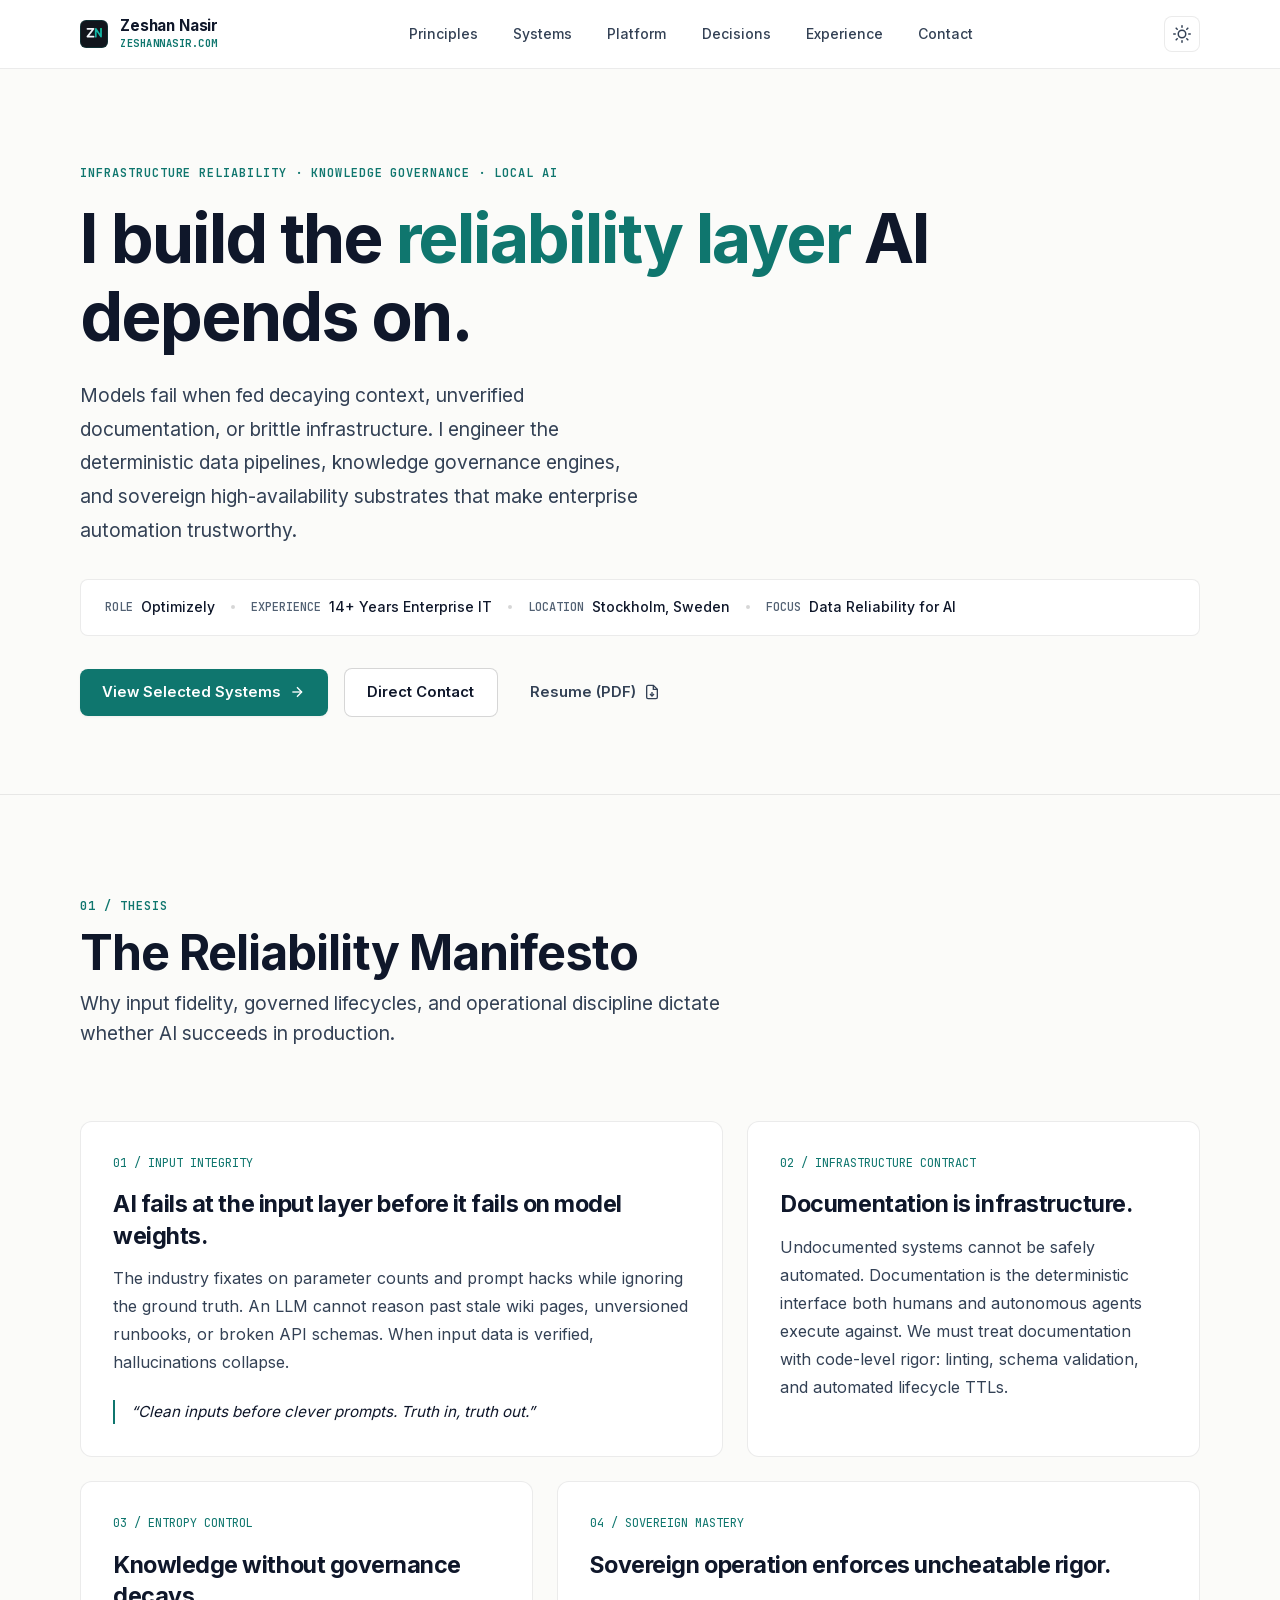
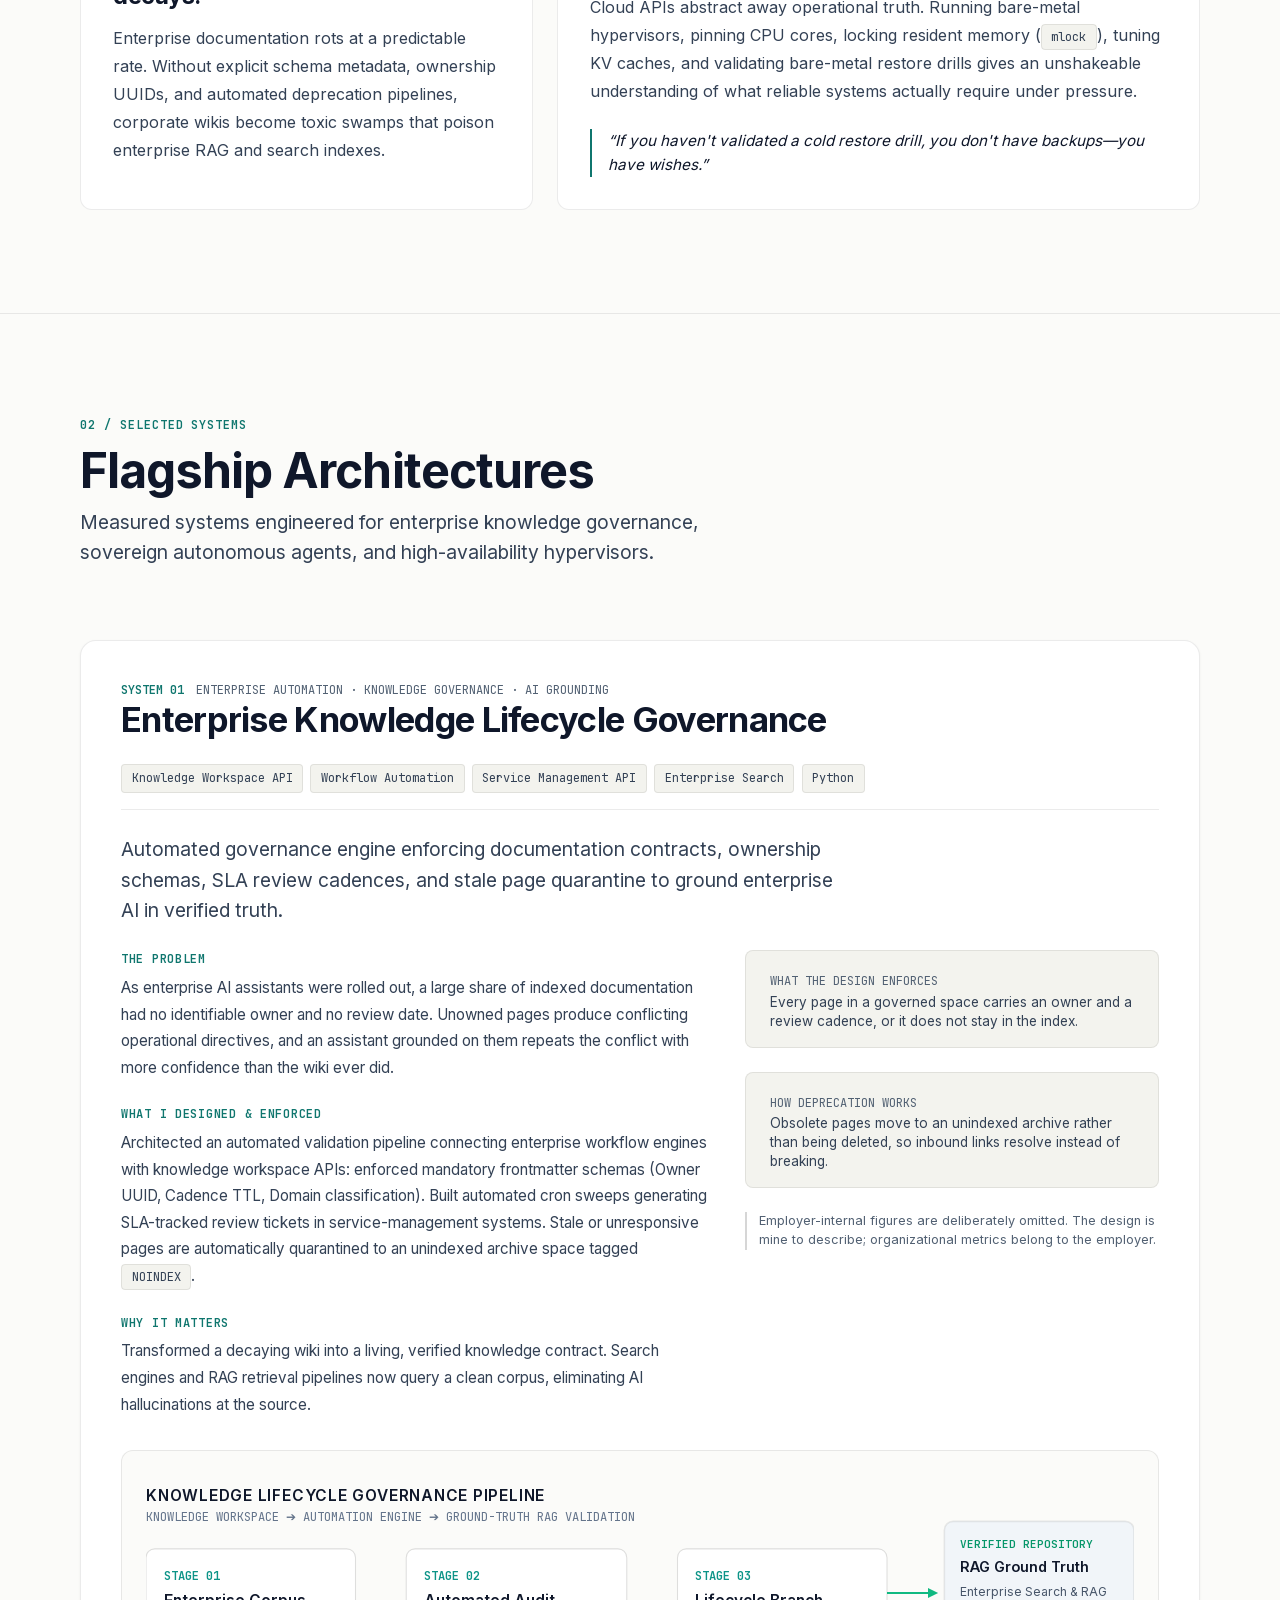
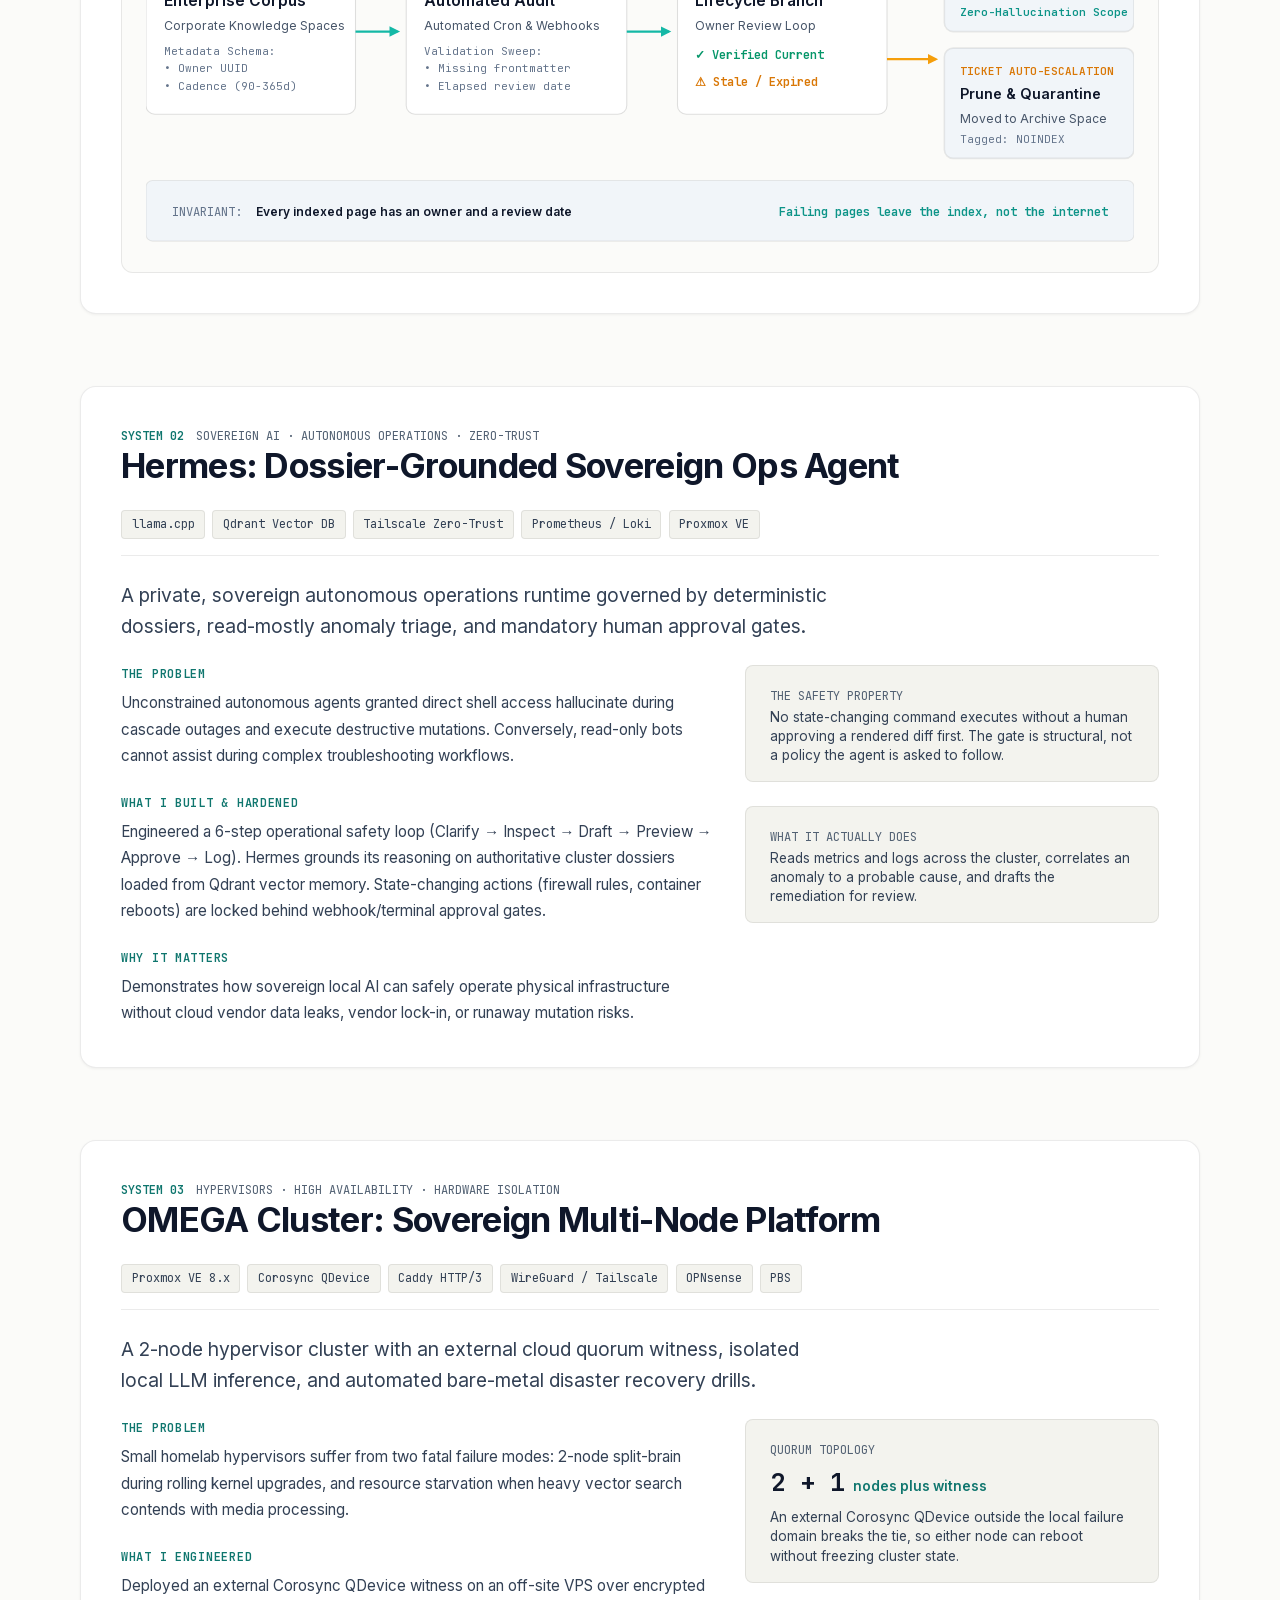
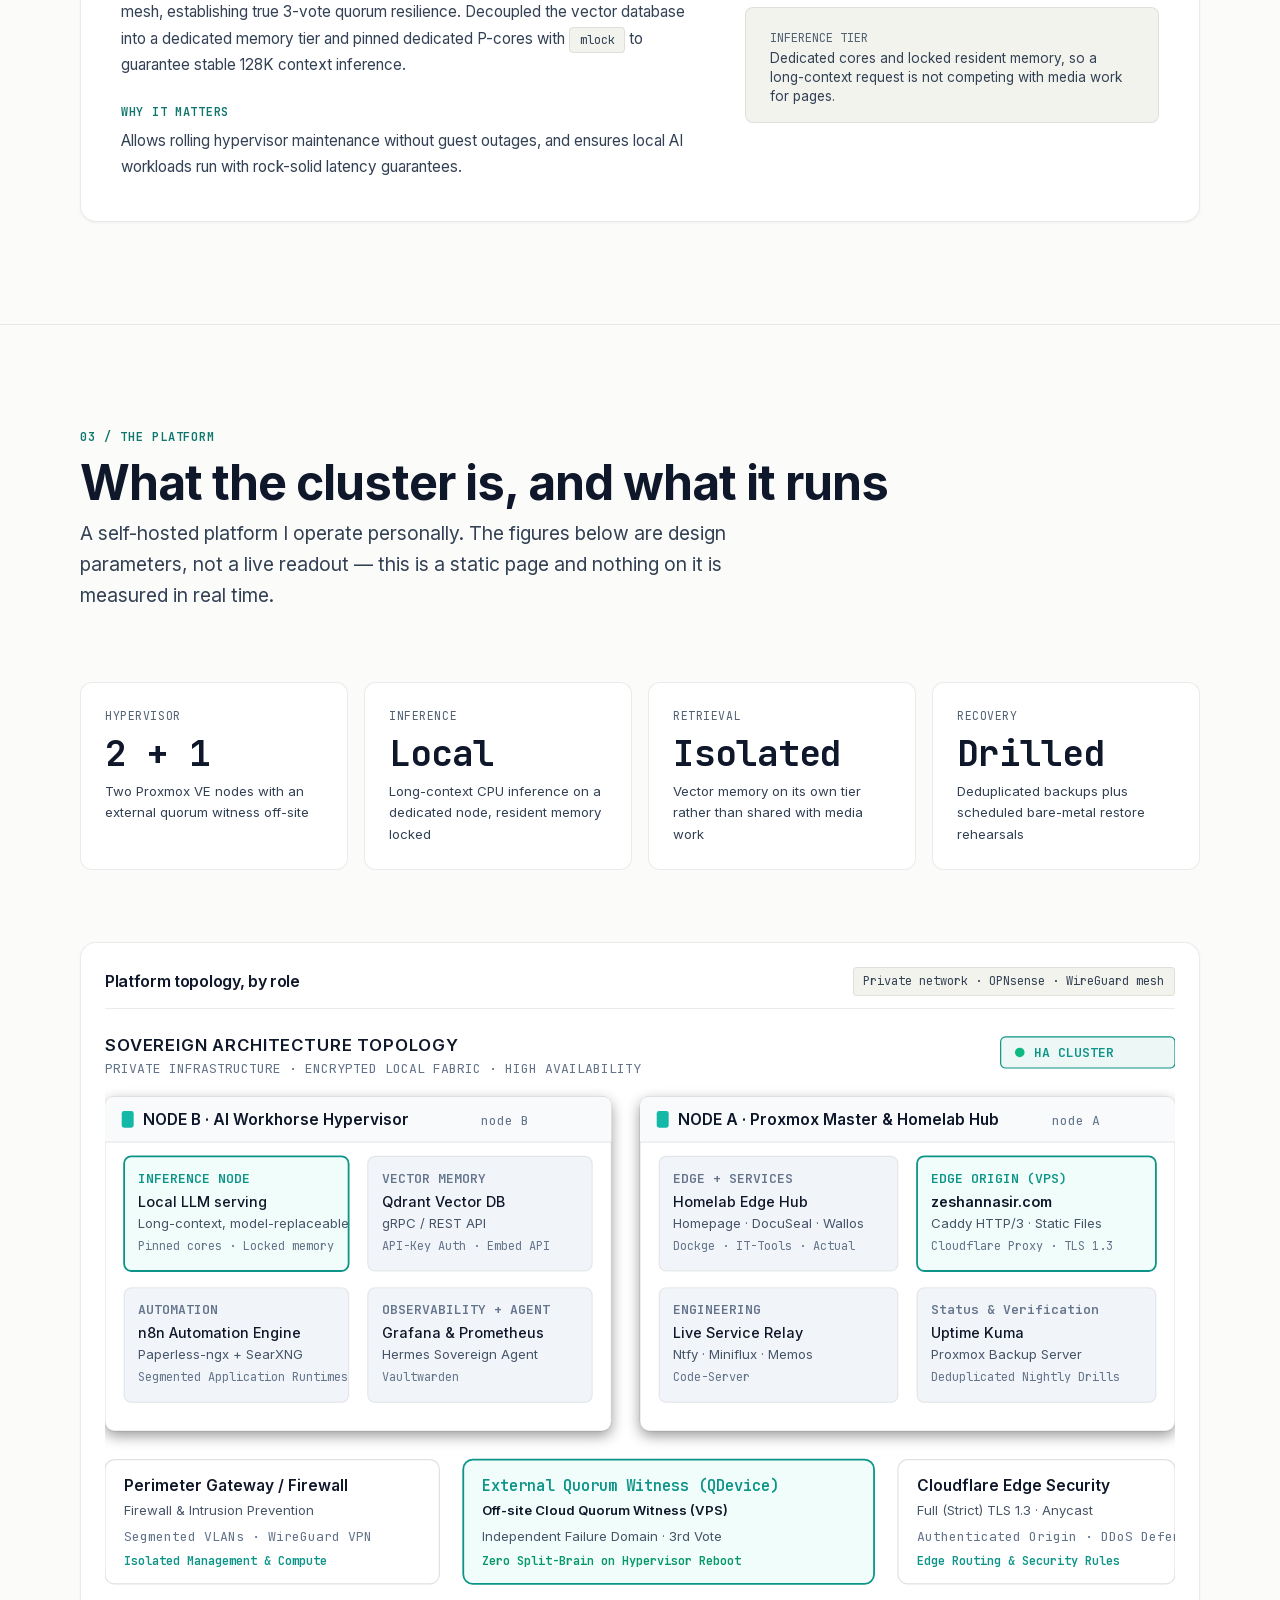
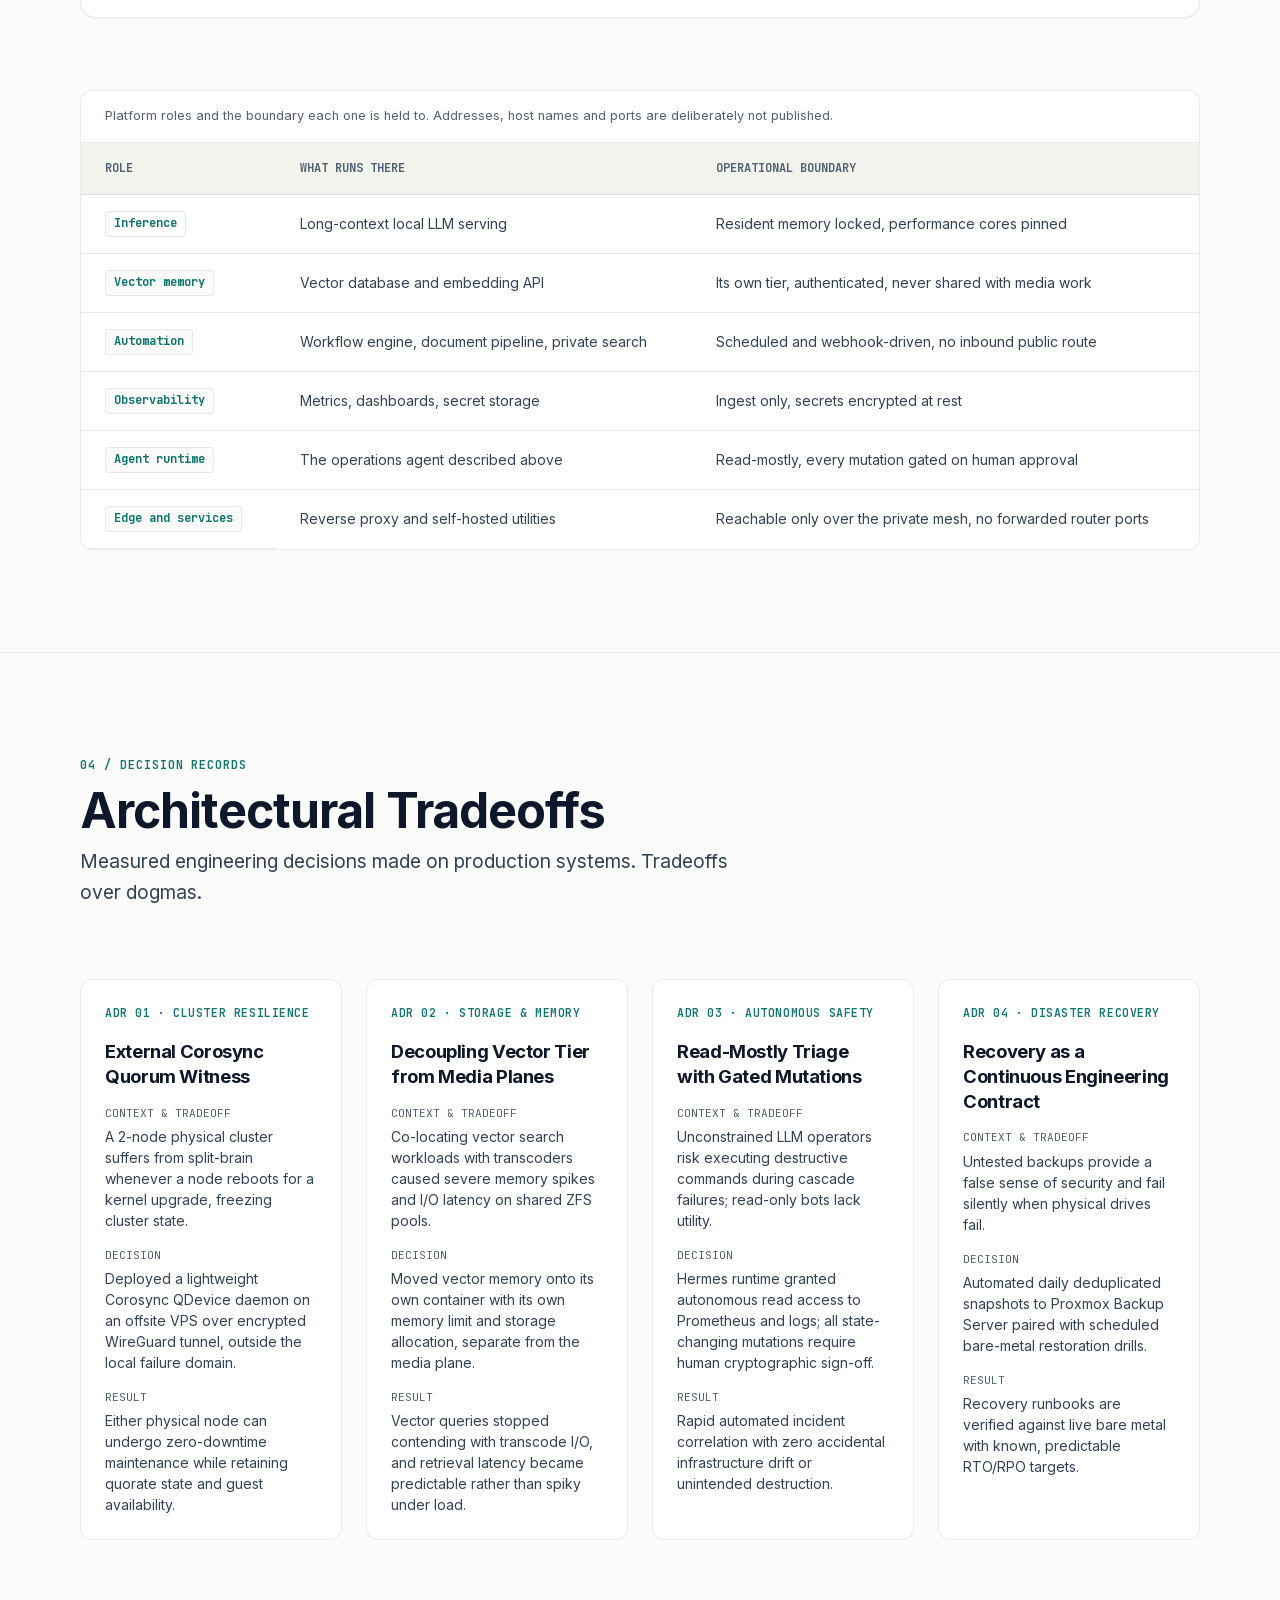
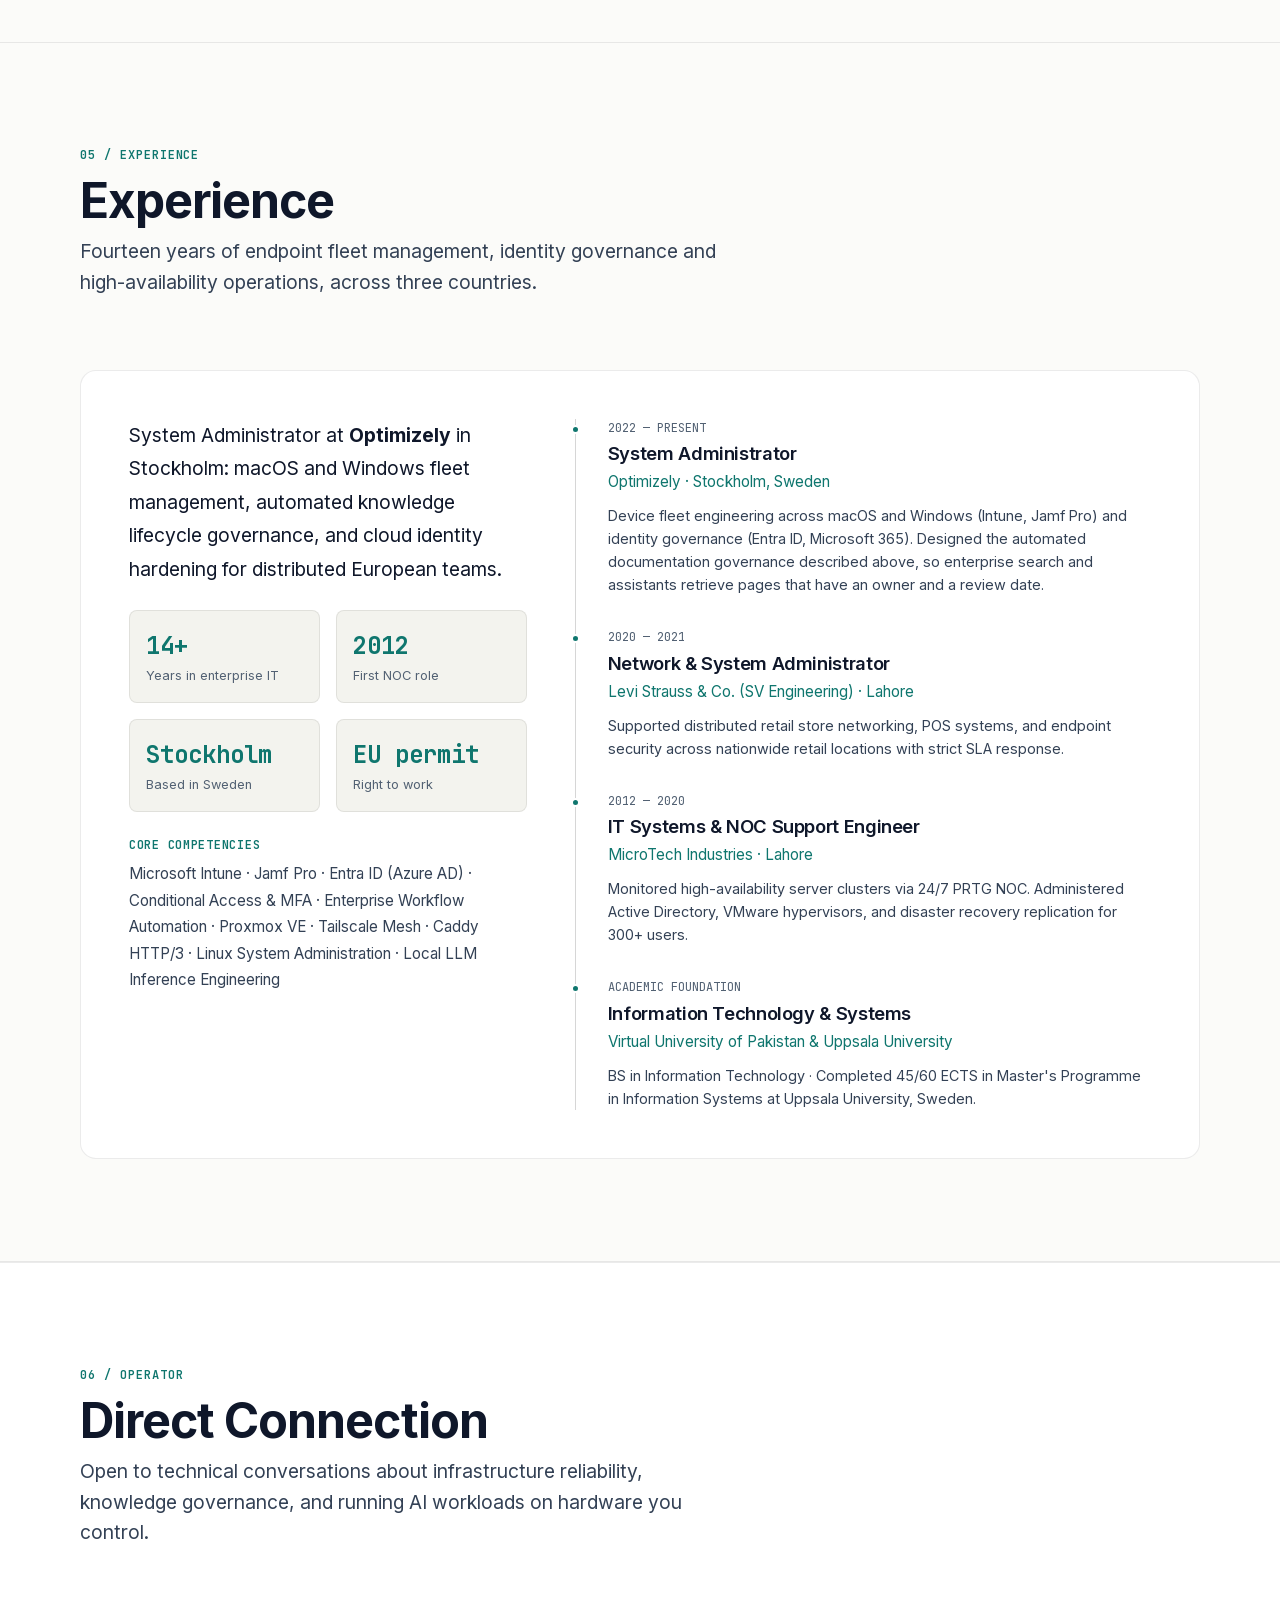
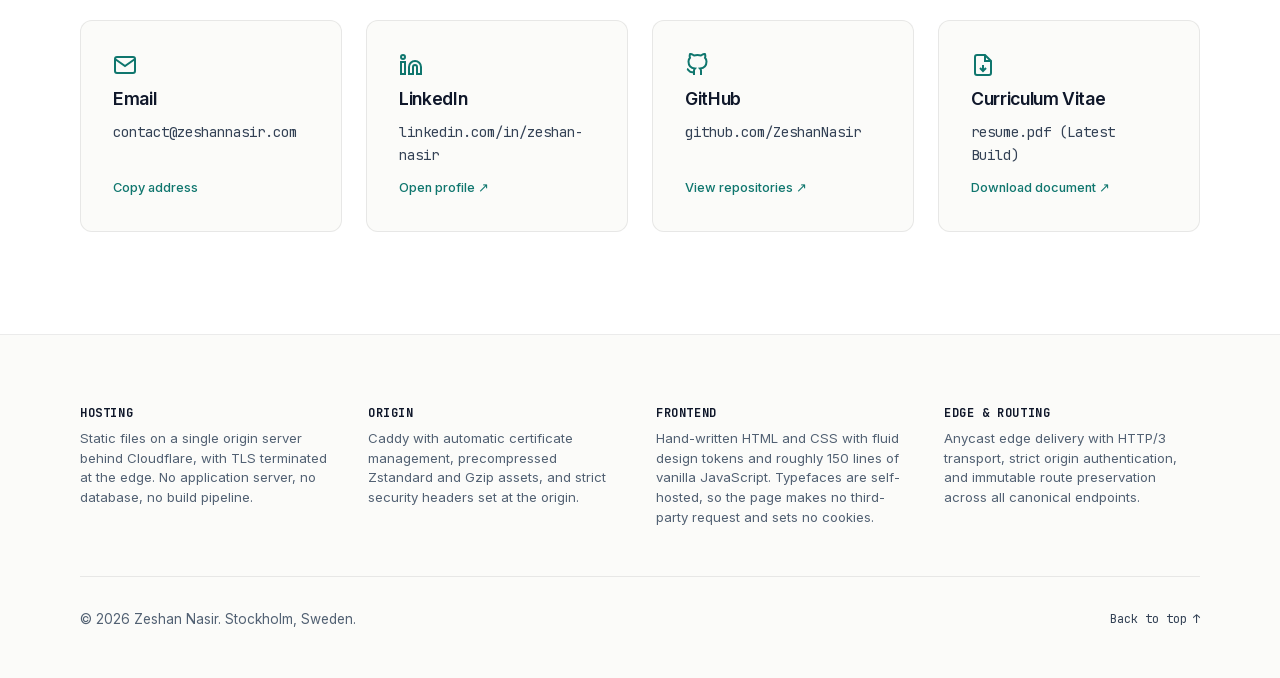
==== commit f52615cd: "fix(colophon): upgrade domains block to edge & routing; refine banner alignment with text-anchor end" ====
--- a/index.html
+++ b/index.html
@@ -413,9 +413,8 @@
   <g transform="translate(32, 295)">
     <rect width="896" height="55" rx="6" class="bg-inner"/>
     <text x="24" y="32" class="txt-muted" font-size="11">INVARIANT:</text>
-    <text x="105" y="32" class="txt-primary" font-size="11" font-weight="600">Every indexed page has an owner and a review date</text>
-    <text x="500" y="32" class="txt-muted" font-size="11">|</text>
-    <text x="520" y="32" class="txt-teal" font-size="11" font-weight="600">Failing pages leave the index, not the internet</text>
+    <text x="100" y="32" class="txt-primary" font-size="11" font-weight="600">Every indexed page has an owner and a review date</text>
+    <text x="872" y="32" text-anchor="end" class="txt-teal" font-size="11" font-weight="600">Failing pages leave the index, not the internet</text>
   </g>
 </svg>
             </div>
@@ -1066,8 +1065,8 @@
         </div>
 
         <div class="colophon-block">
-          <h4>Domains</h4>
-          <p>Canonical identity live at <code class="tech-tag">zeshannasir.com</code>. Legacy routes on <code class="tech-tag">zeshans.dev</code> permanently redirect here (preserving <code class="tech-tag">/portal</code> telemetry).</p>
+          <h4>Edge &amp; Routing</h4>
+          <p>Anycast edge delivery with HTTP/3 transport, strict origin authentication, and immutable route preservation across all canonical endpoints.</p>
         </div>
       </div>
 
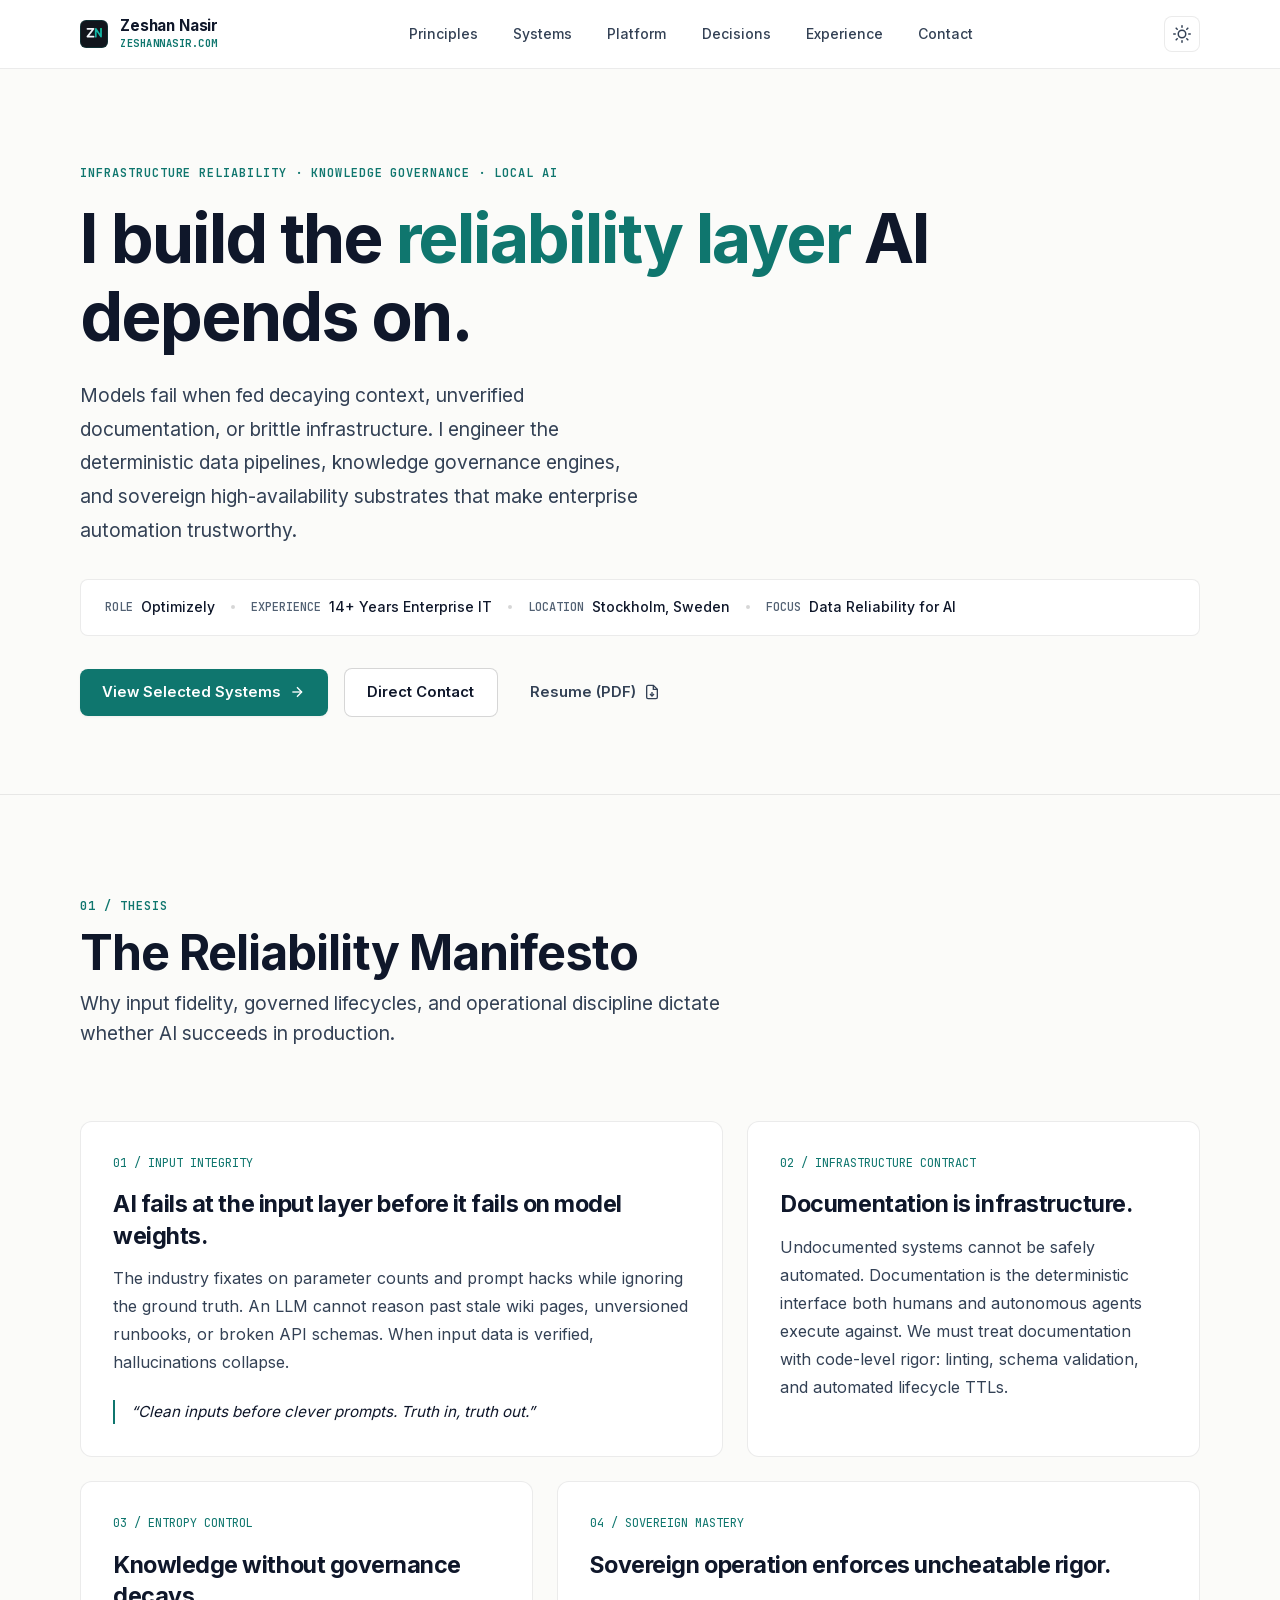
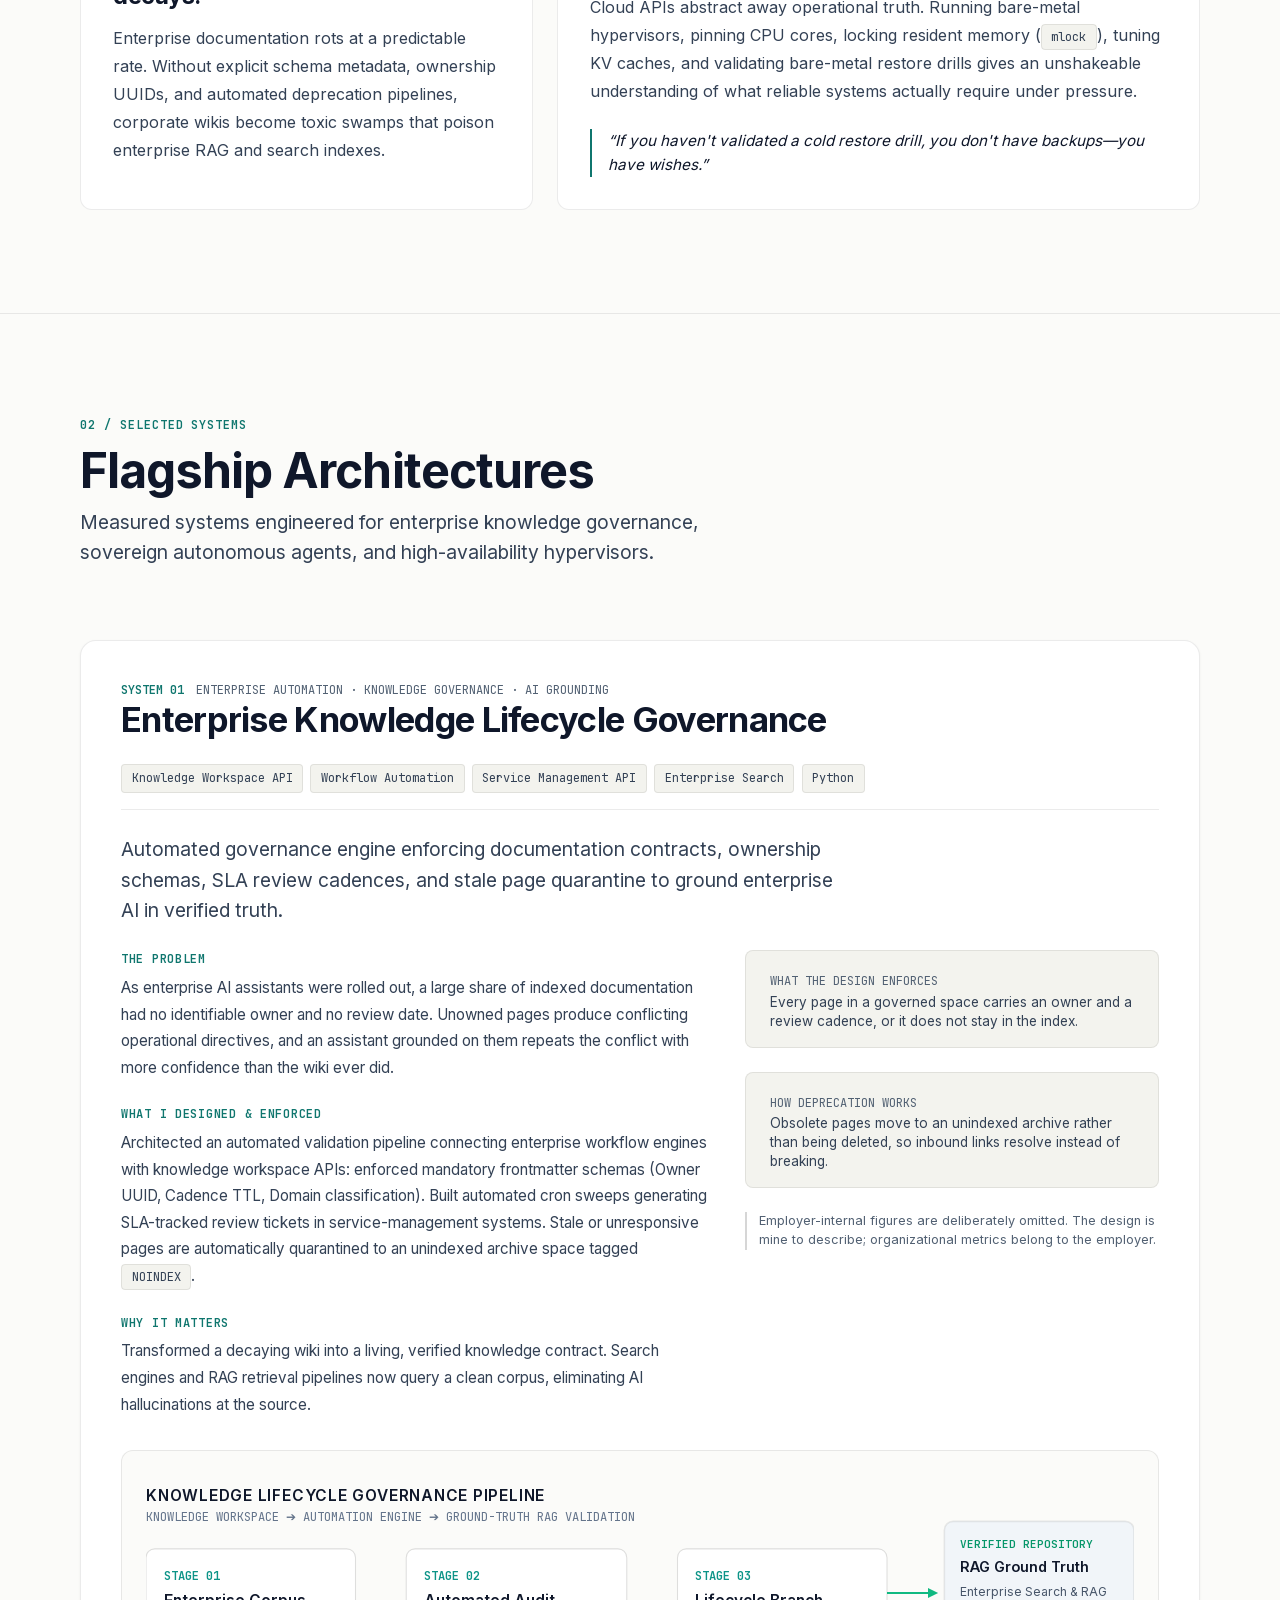
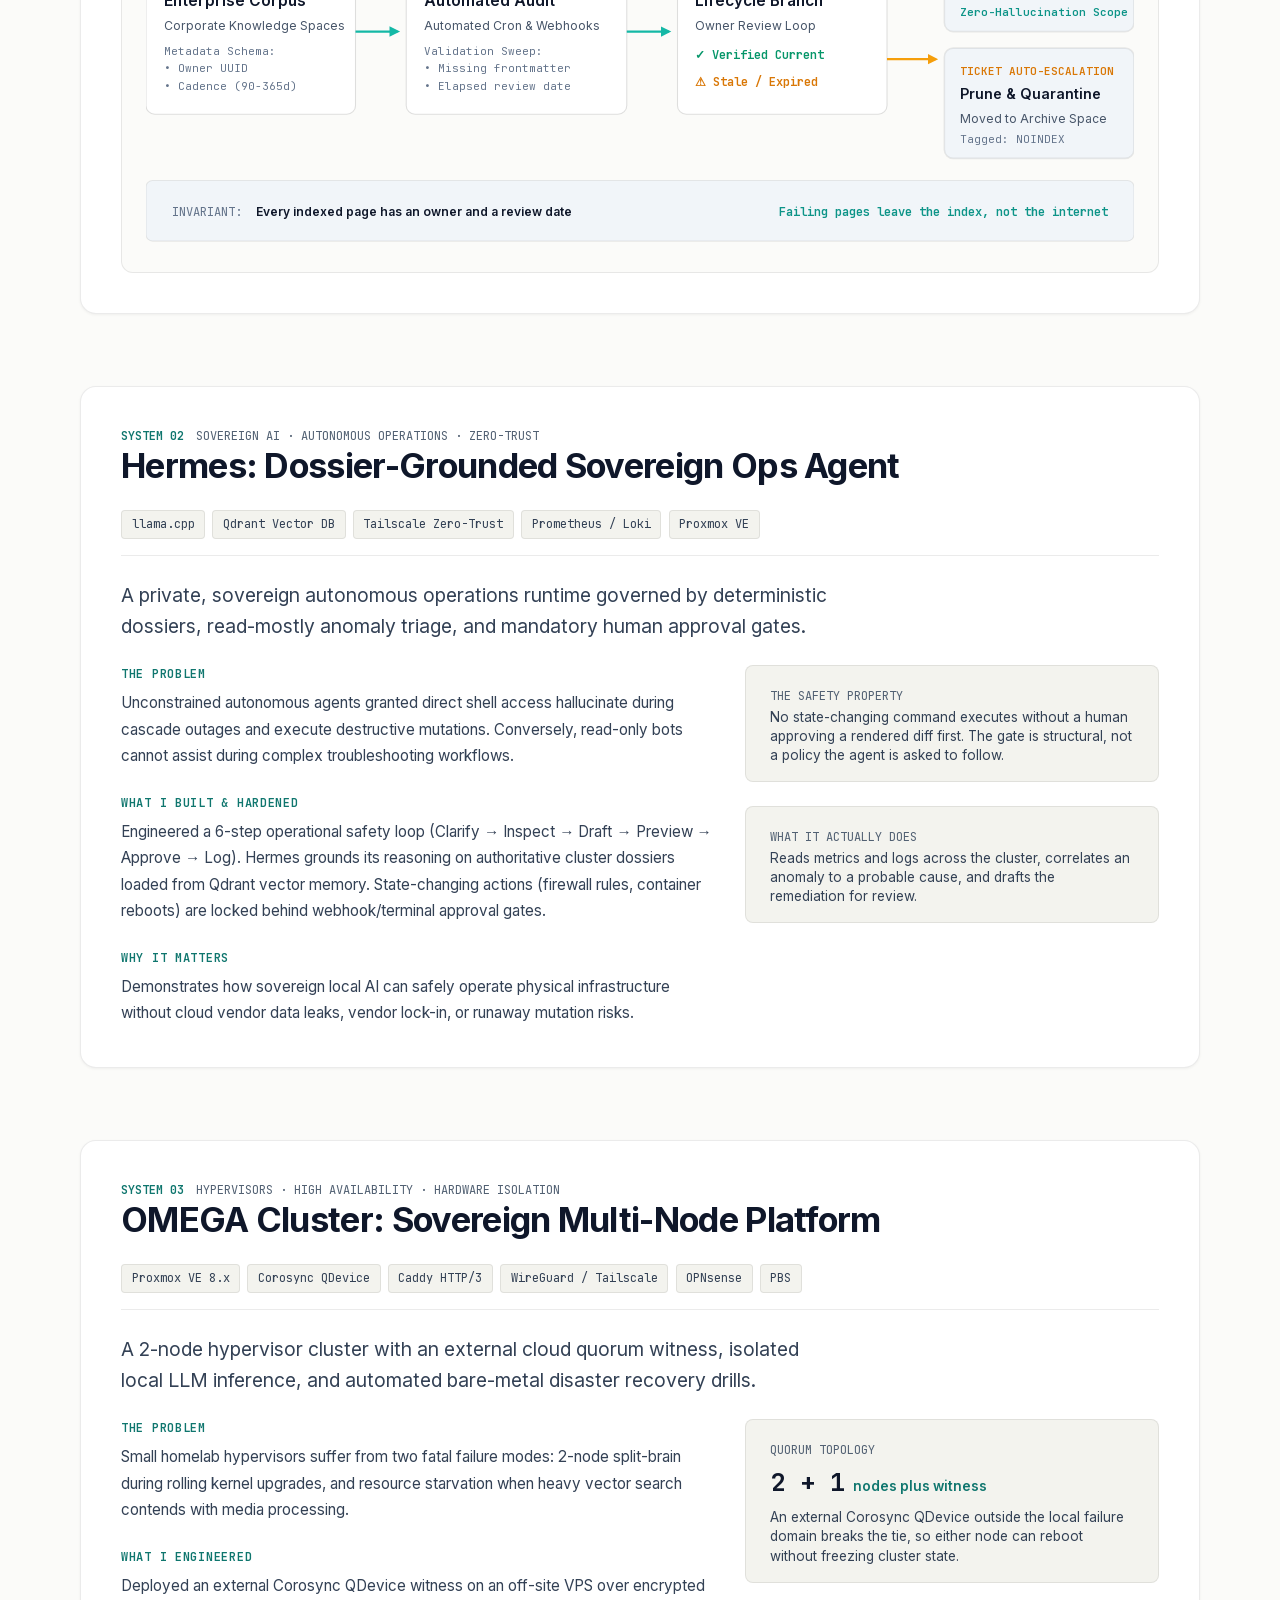
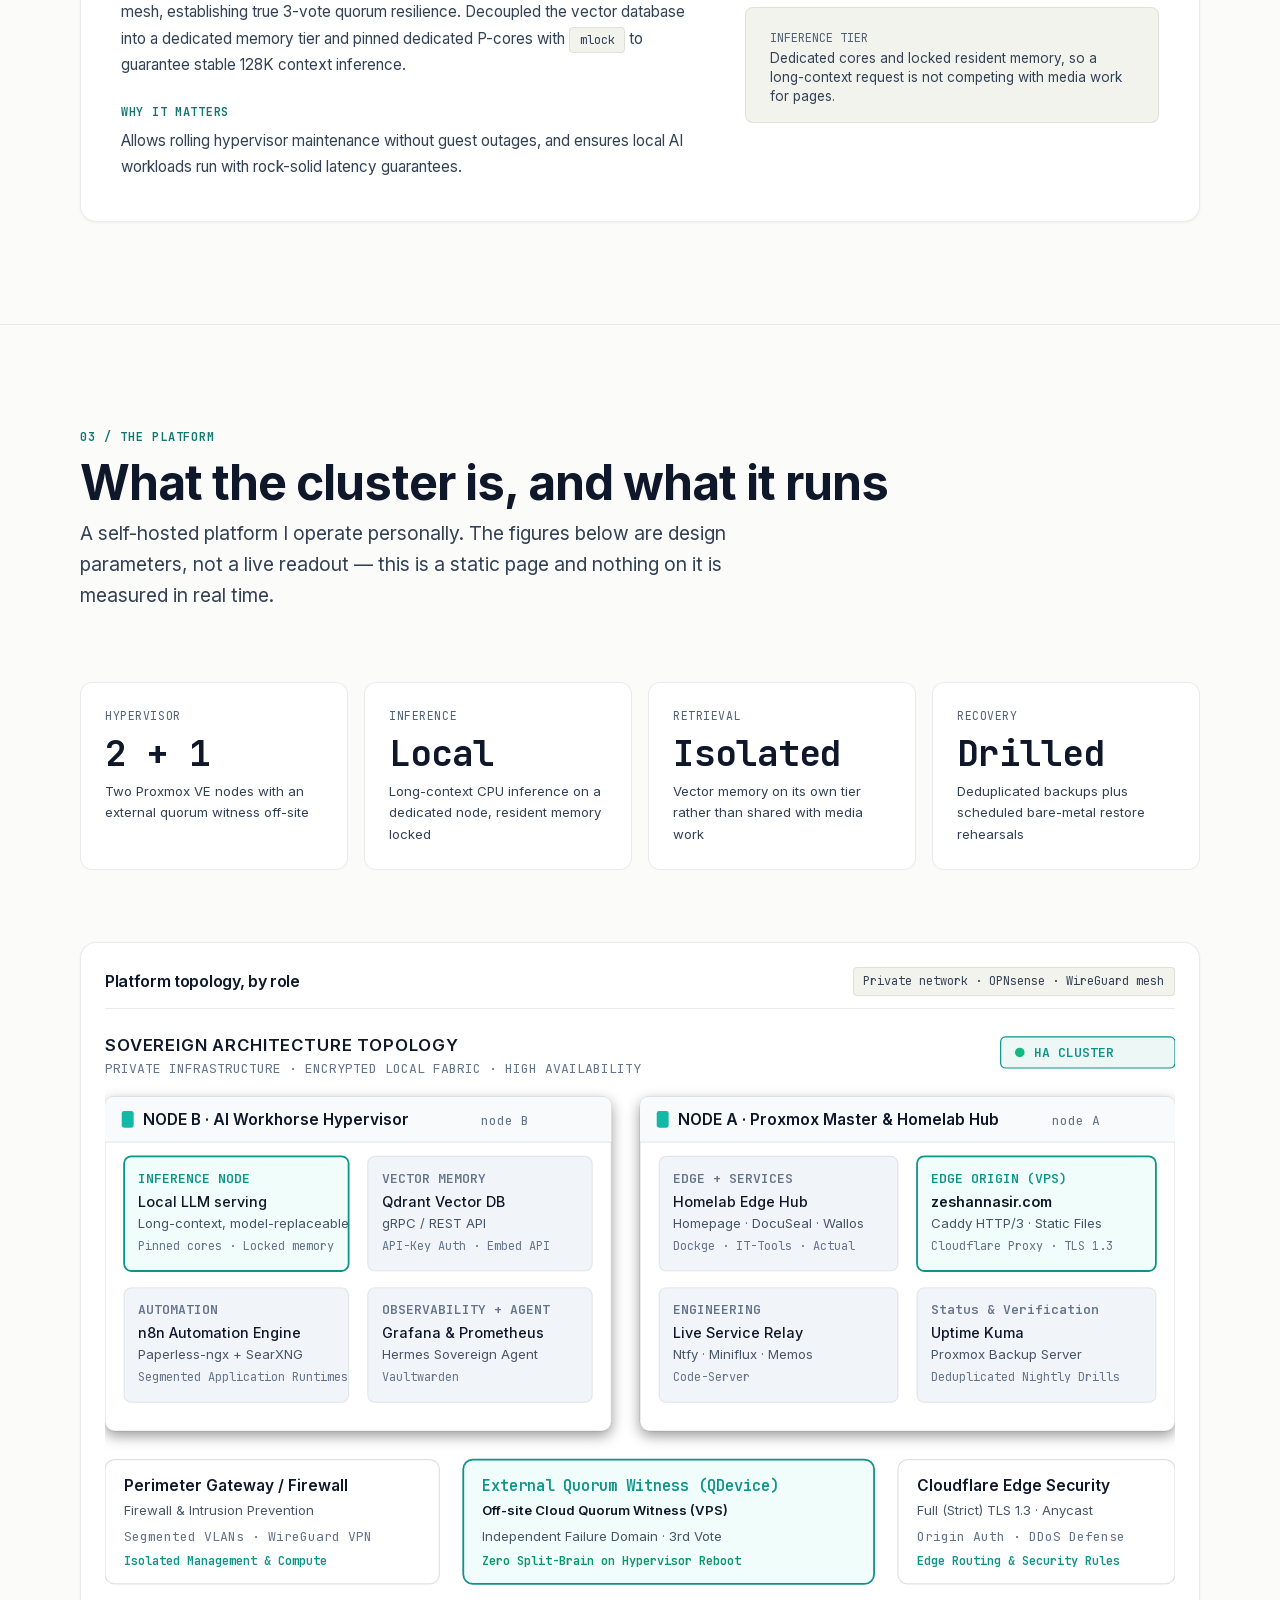
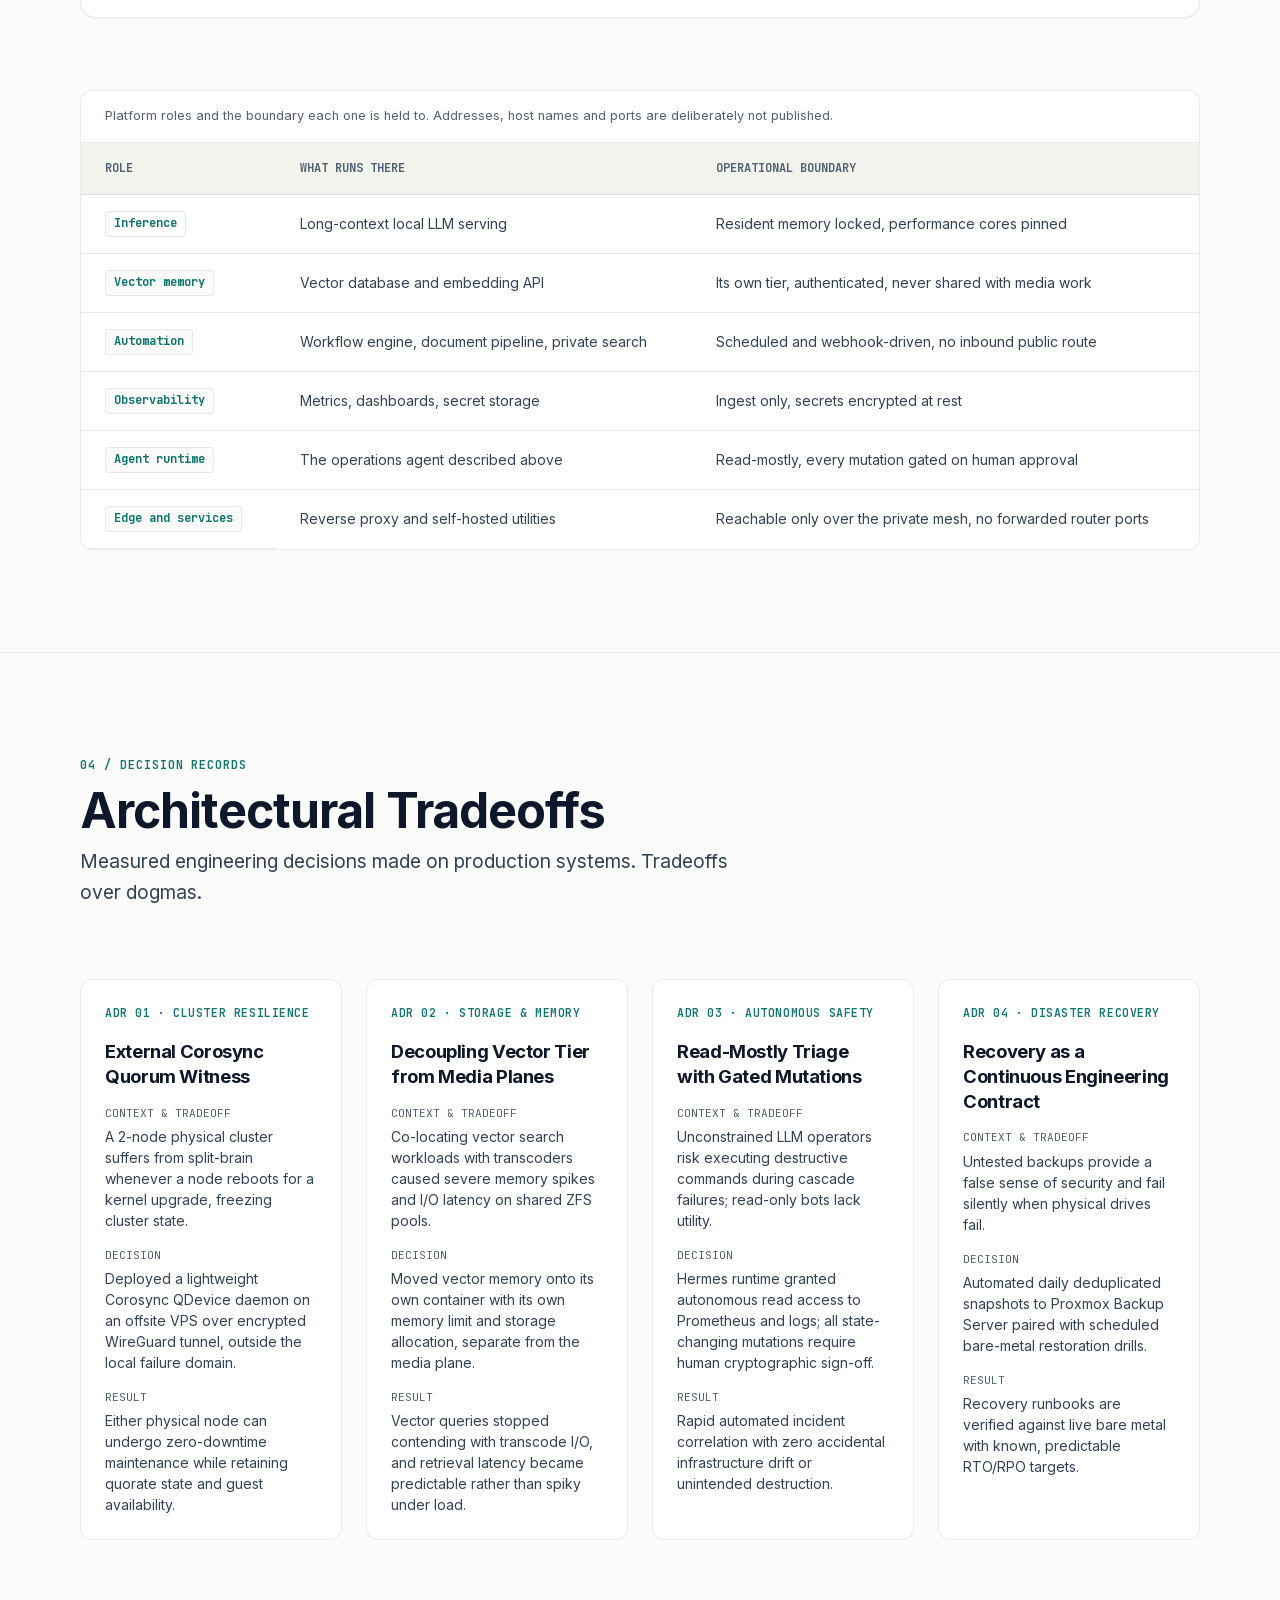
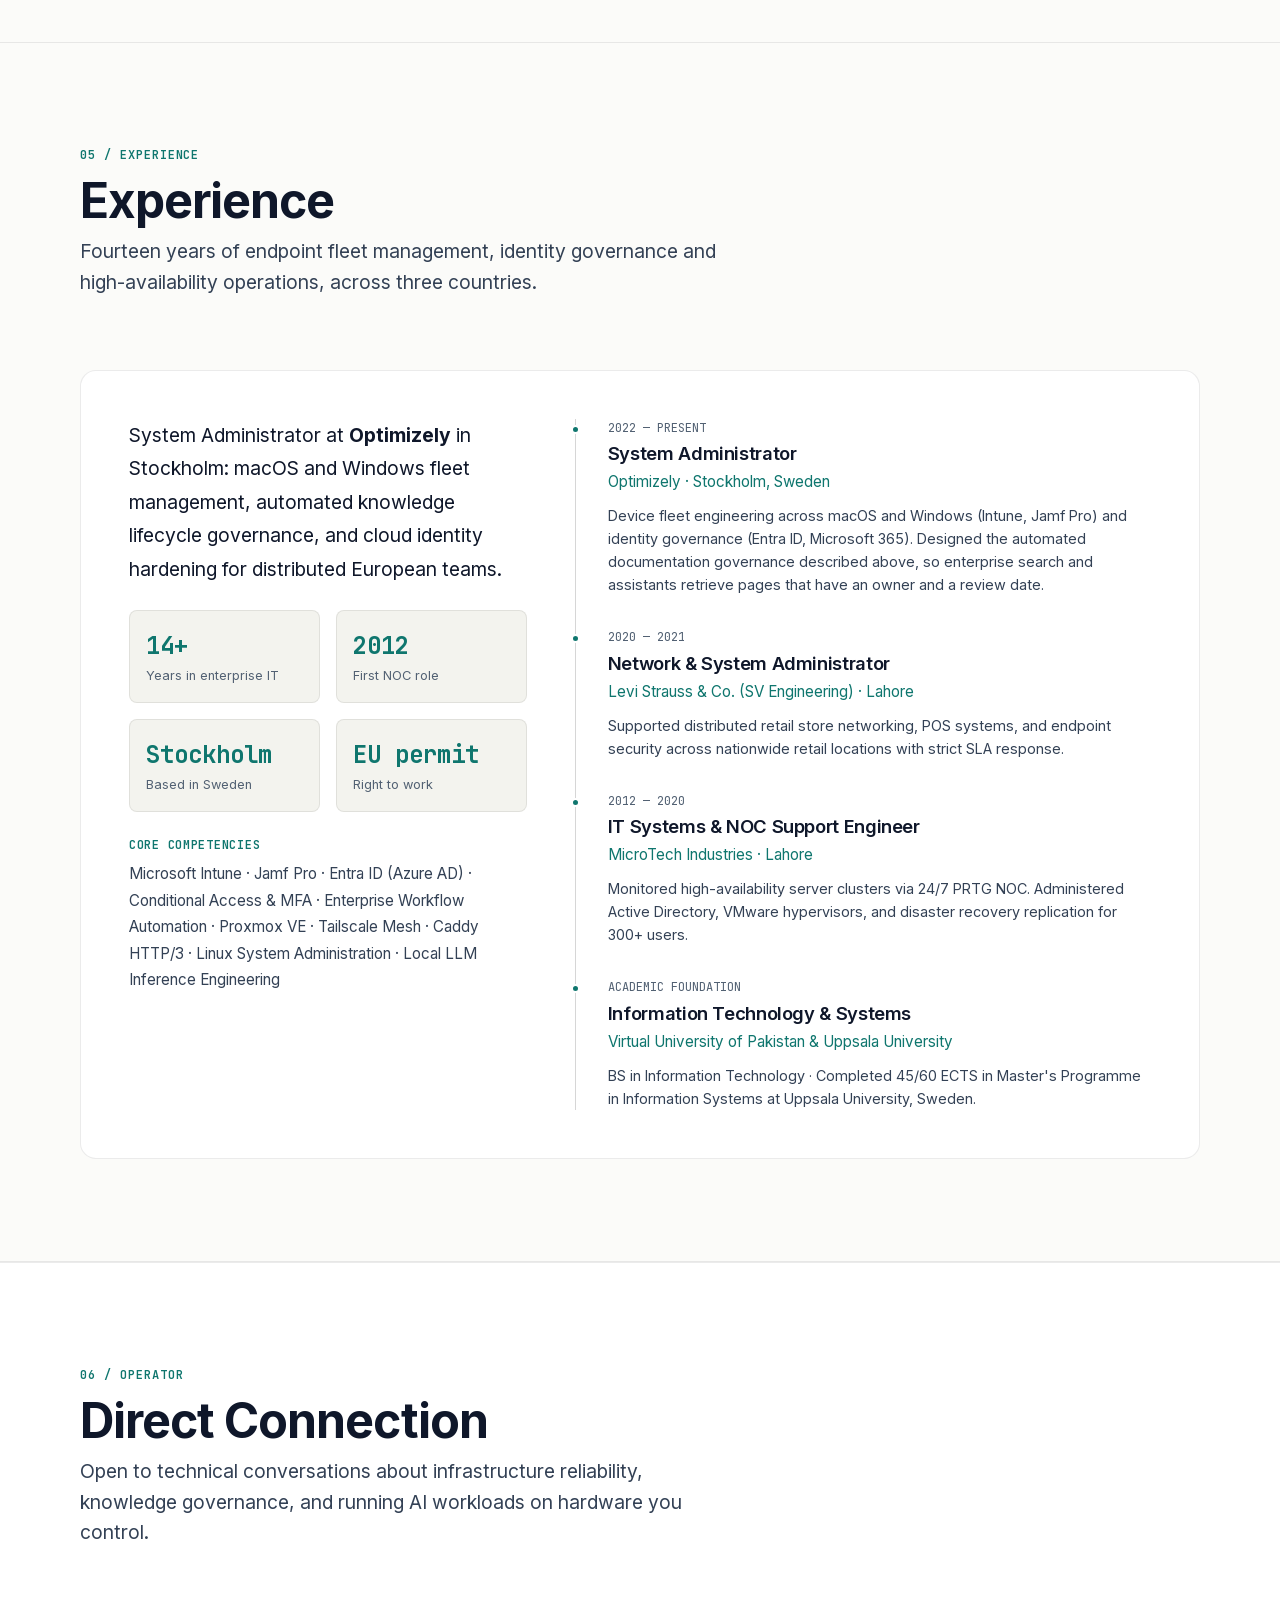
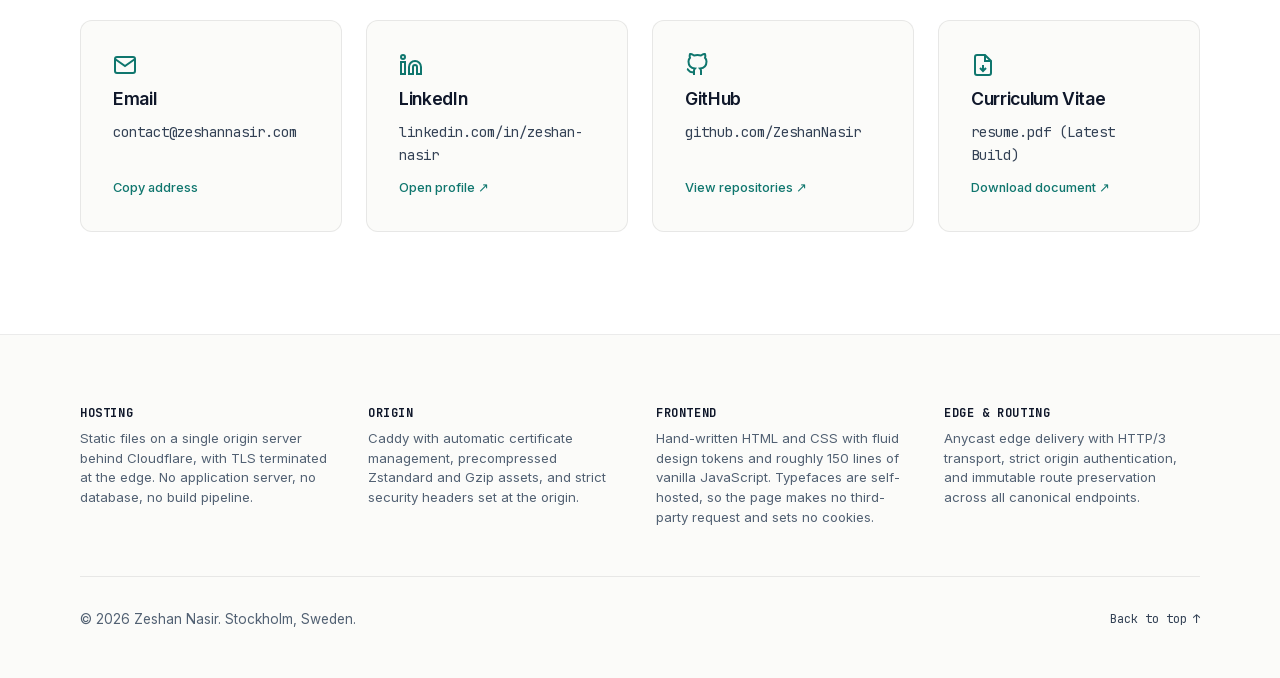
==== commit 30bc4e69: "fix(topology): shorten Cloudflare box text to Origin Auth · DDoS Defense to eliminate 15px overflow" ====
--- a/index.html
+++ b/index.html
@@ -764,7 +764,7 @@
     <rect x="664" y="0" width="232" height="104" rx="8" class="bg-card"/>
     <text x="680" y="26" class="txt-primary" font-size="13" font-weight="600">Cloudflare Edge Security</text>
     <text x="680" y="46" class="txt-secondary" font-size="11">Full (Strict) TLS 1.3 · Anycast</text>
-    <text x="680" y="68" class="txt-muted" font-size="11">Authenticated Origin · DDoS Defense</text>
+    <text x="680" y="68" class="txt-muted" font-size="11">Origin Auth · DDoS Defense</text>
     <text x="680" y="88" class="txt-teal" font-size="10">Edge Routing &amp; Security Rules</text>
   </g>
 </svg>
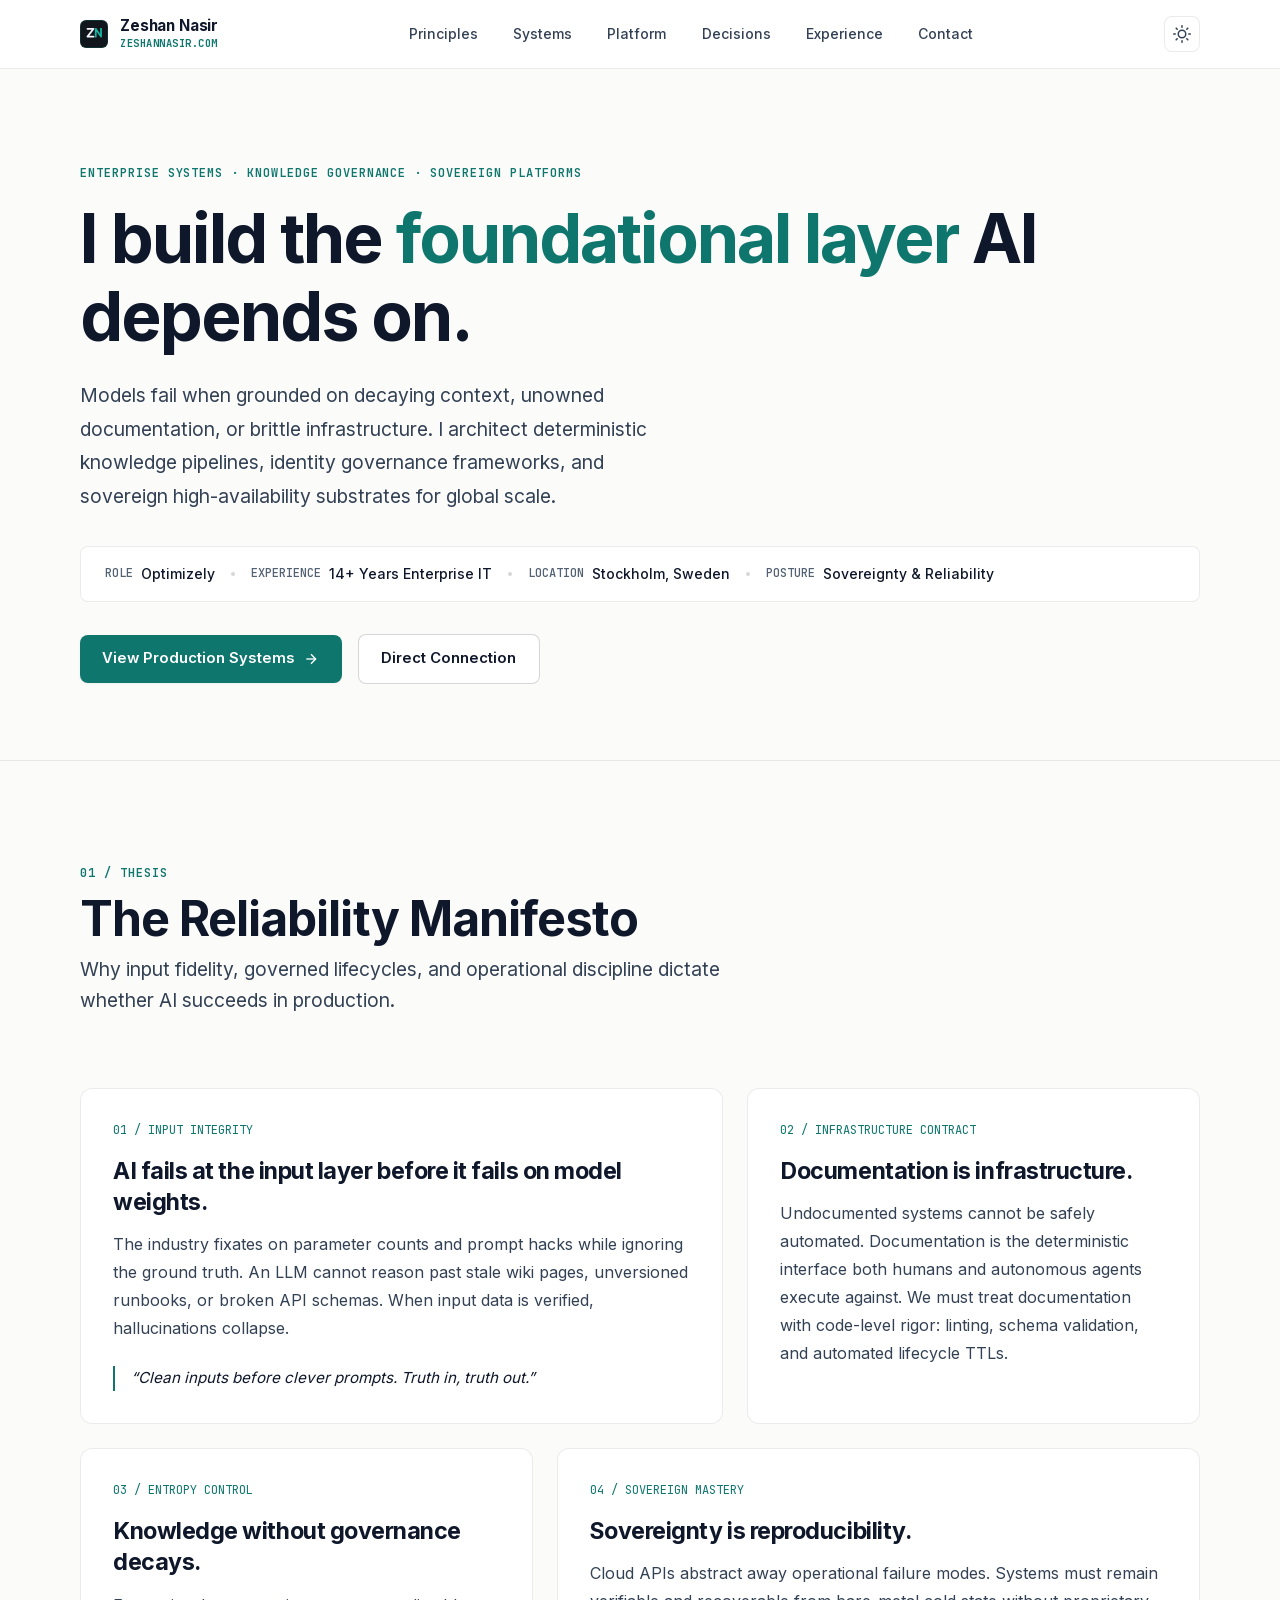
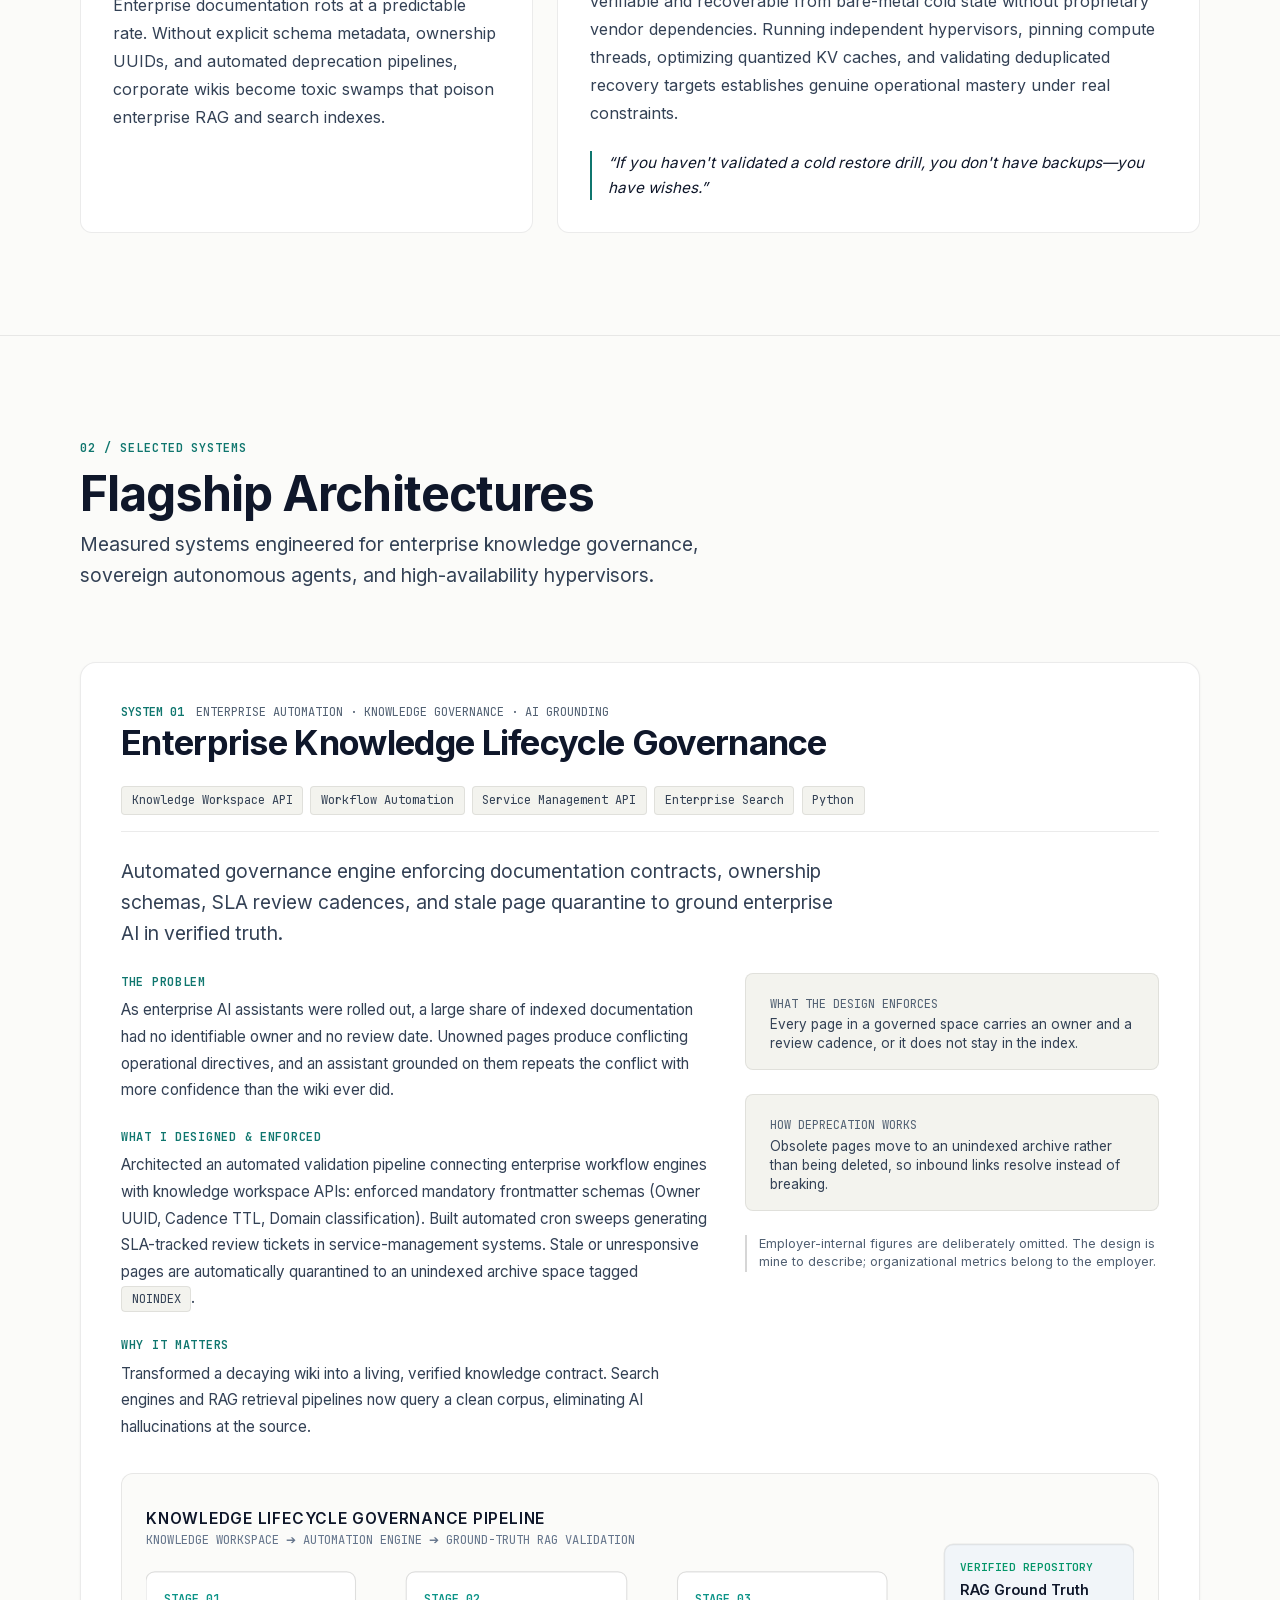
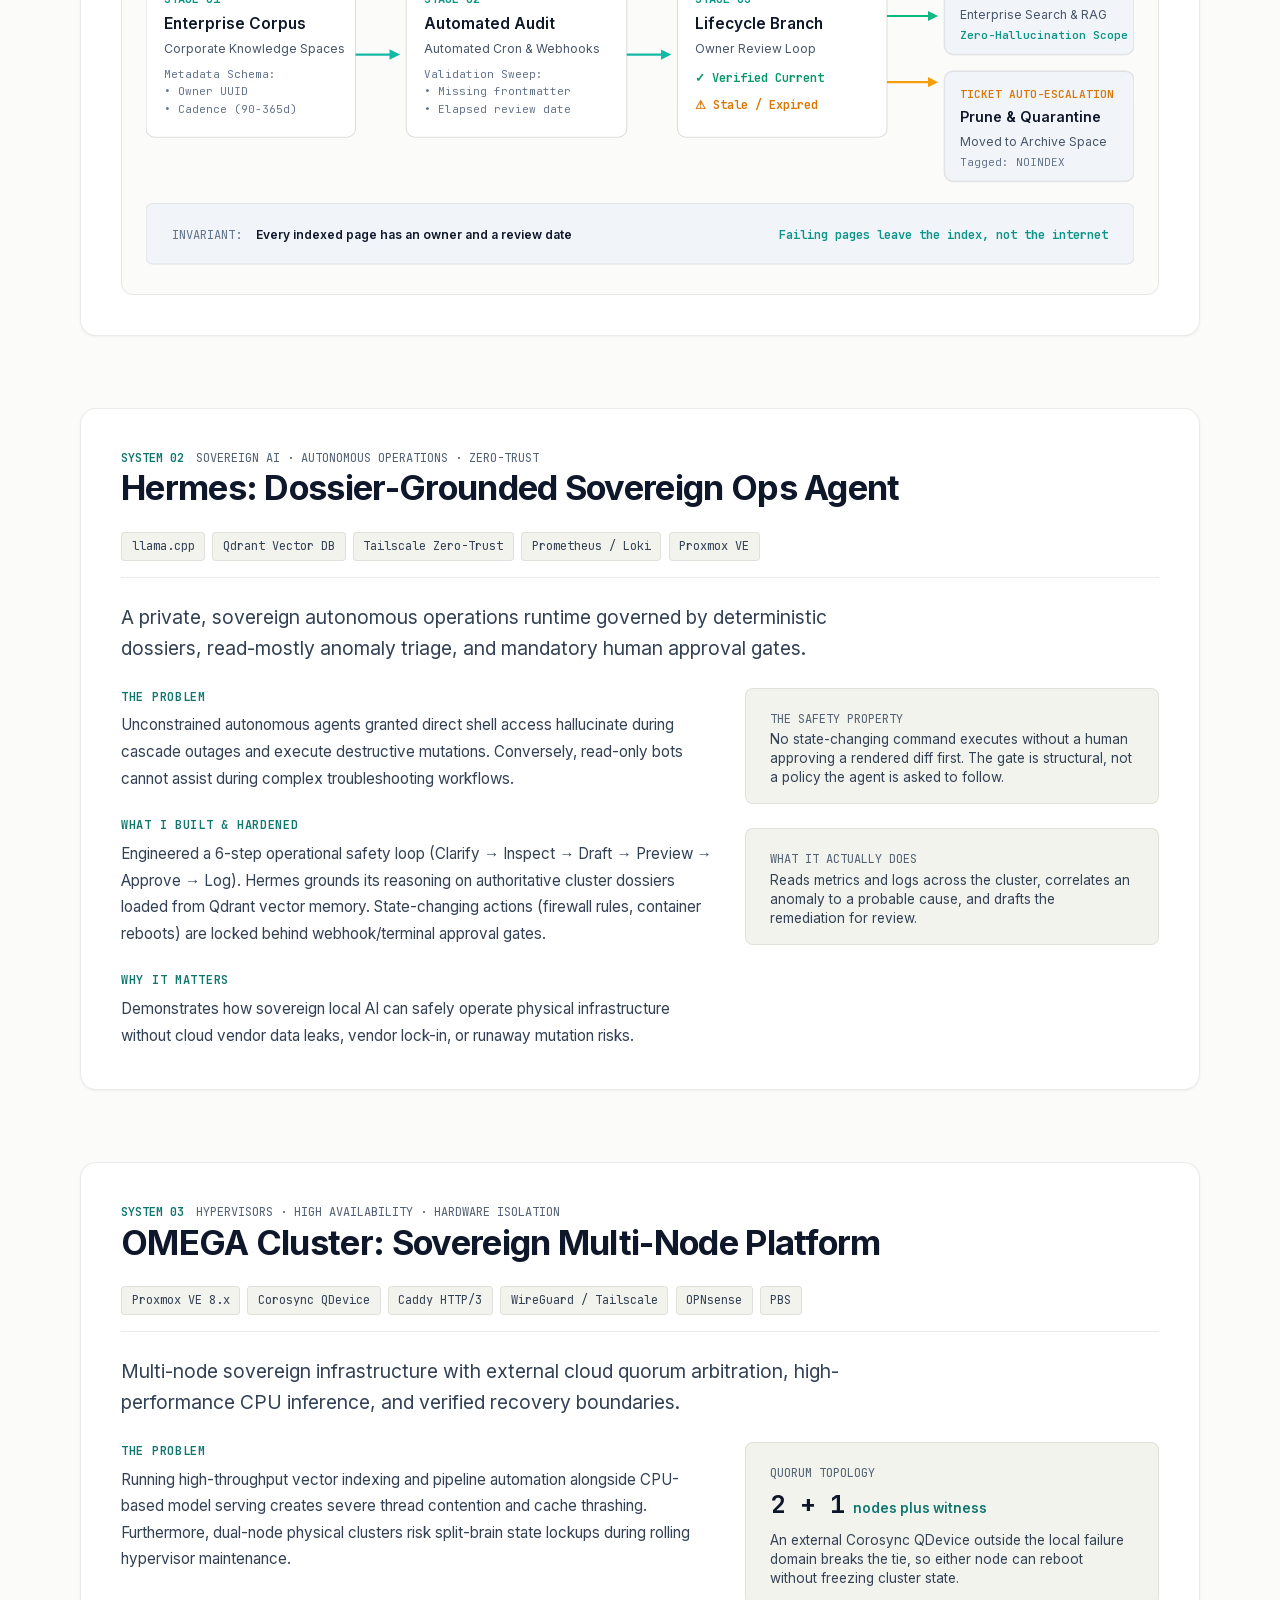
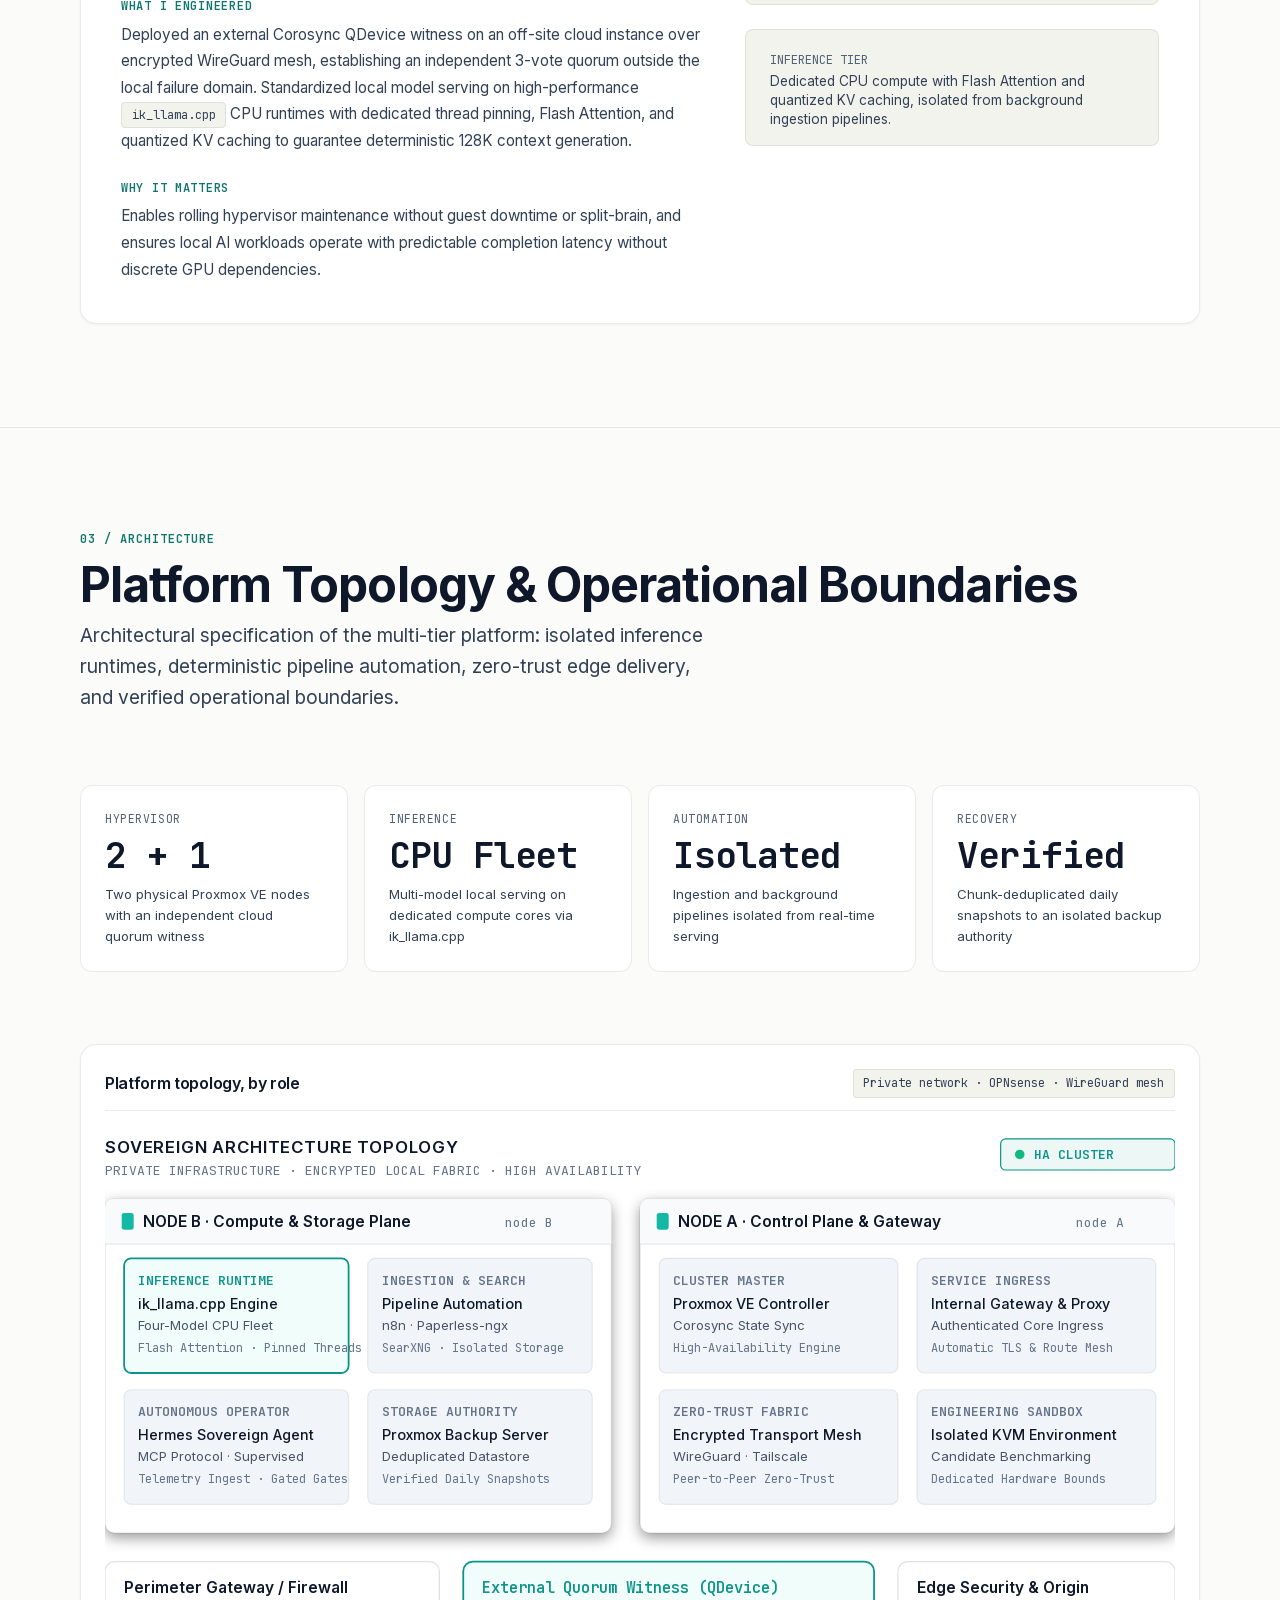
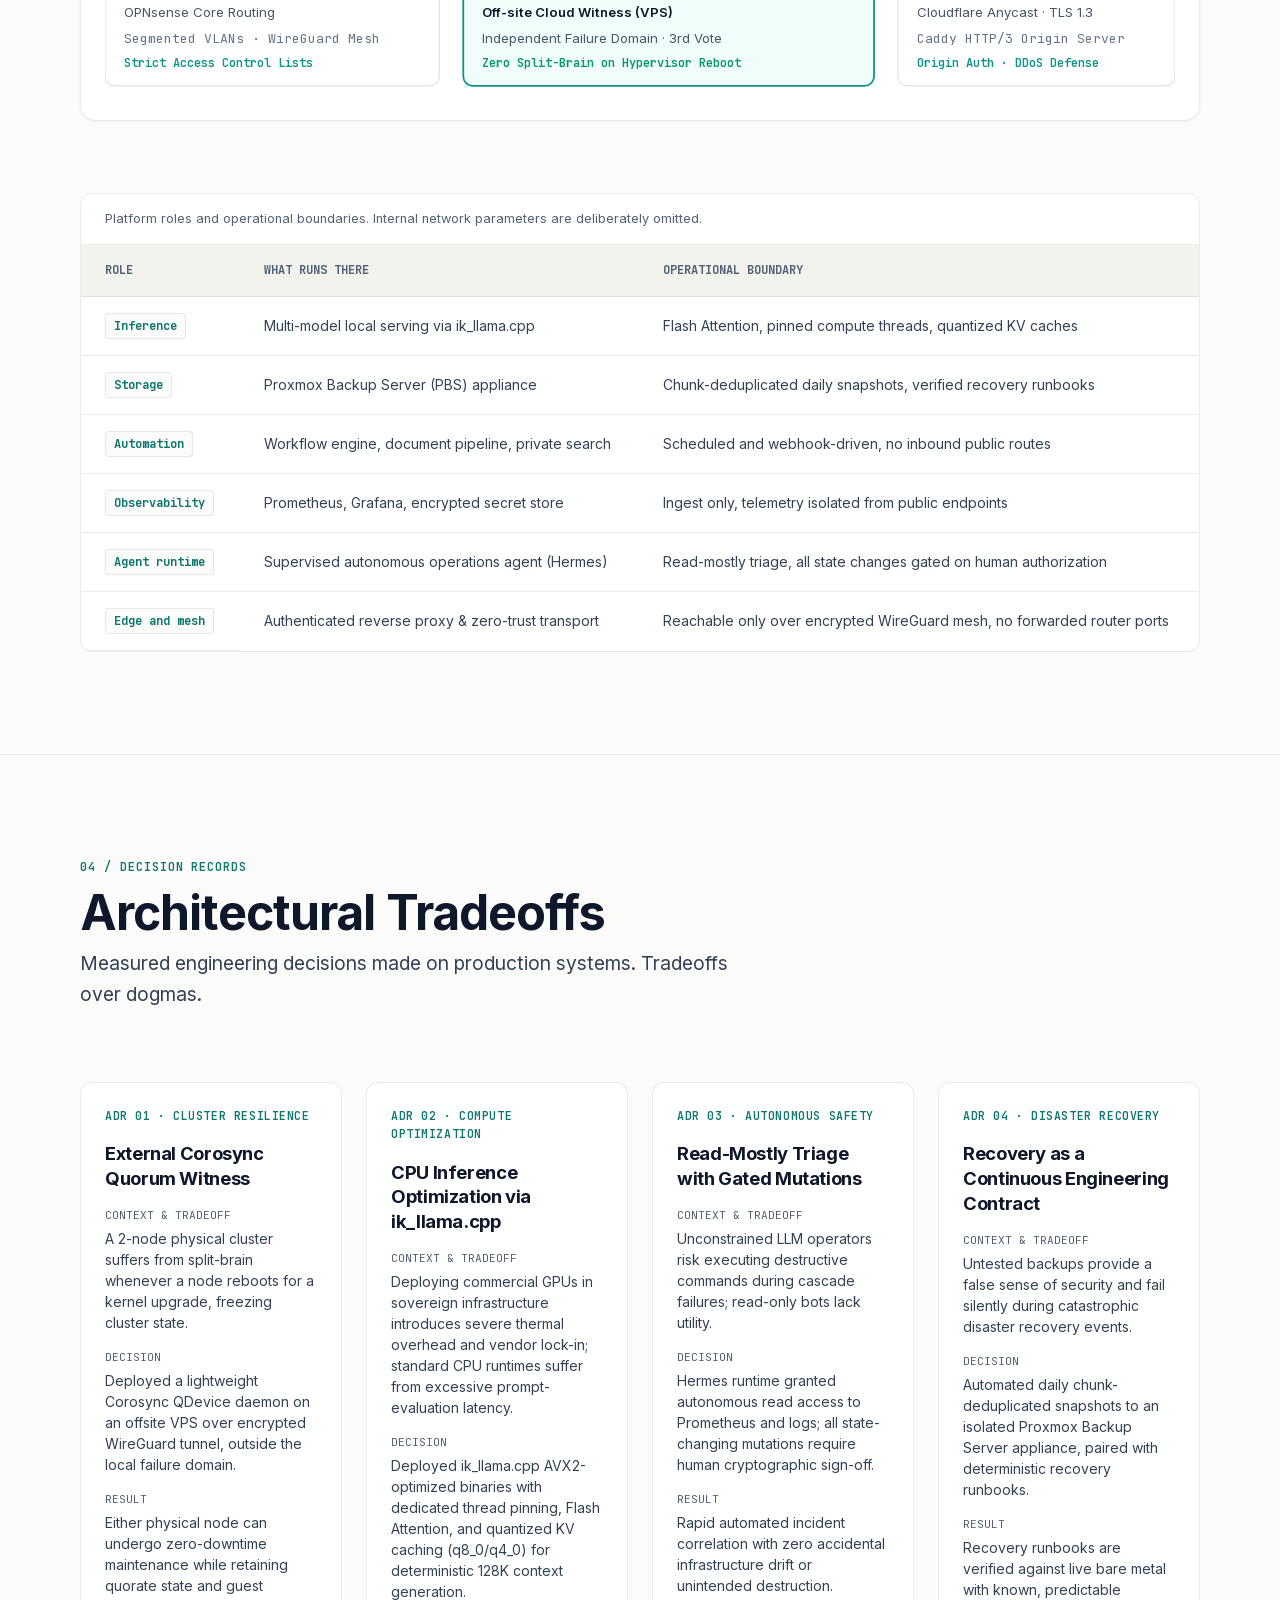
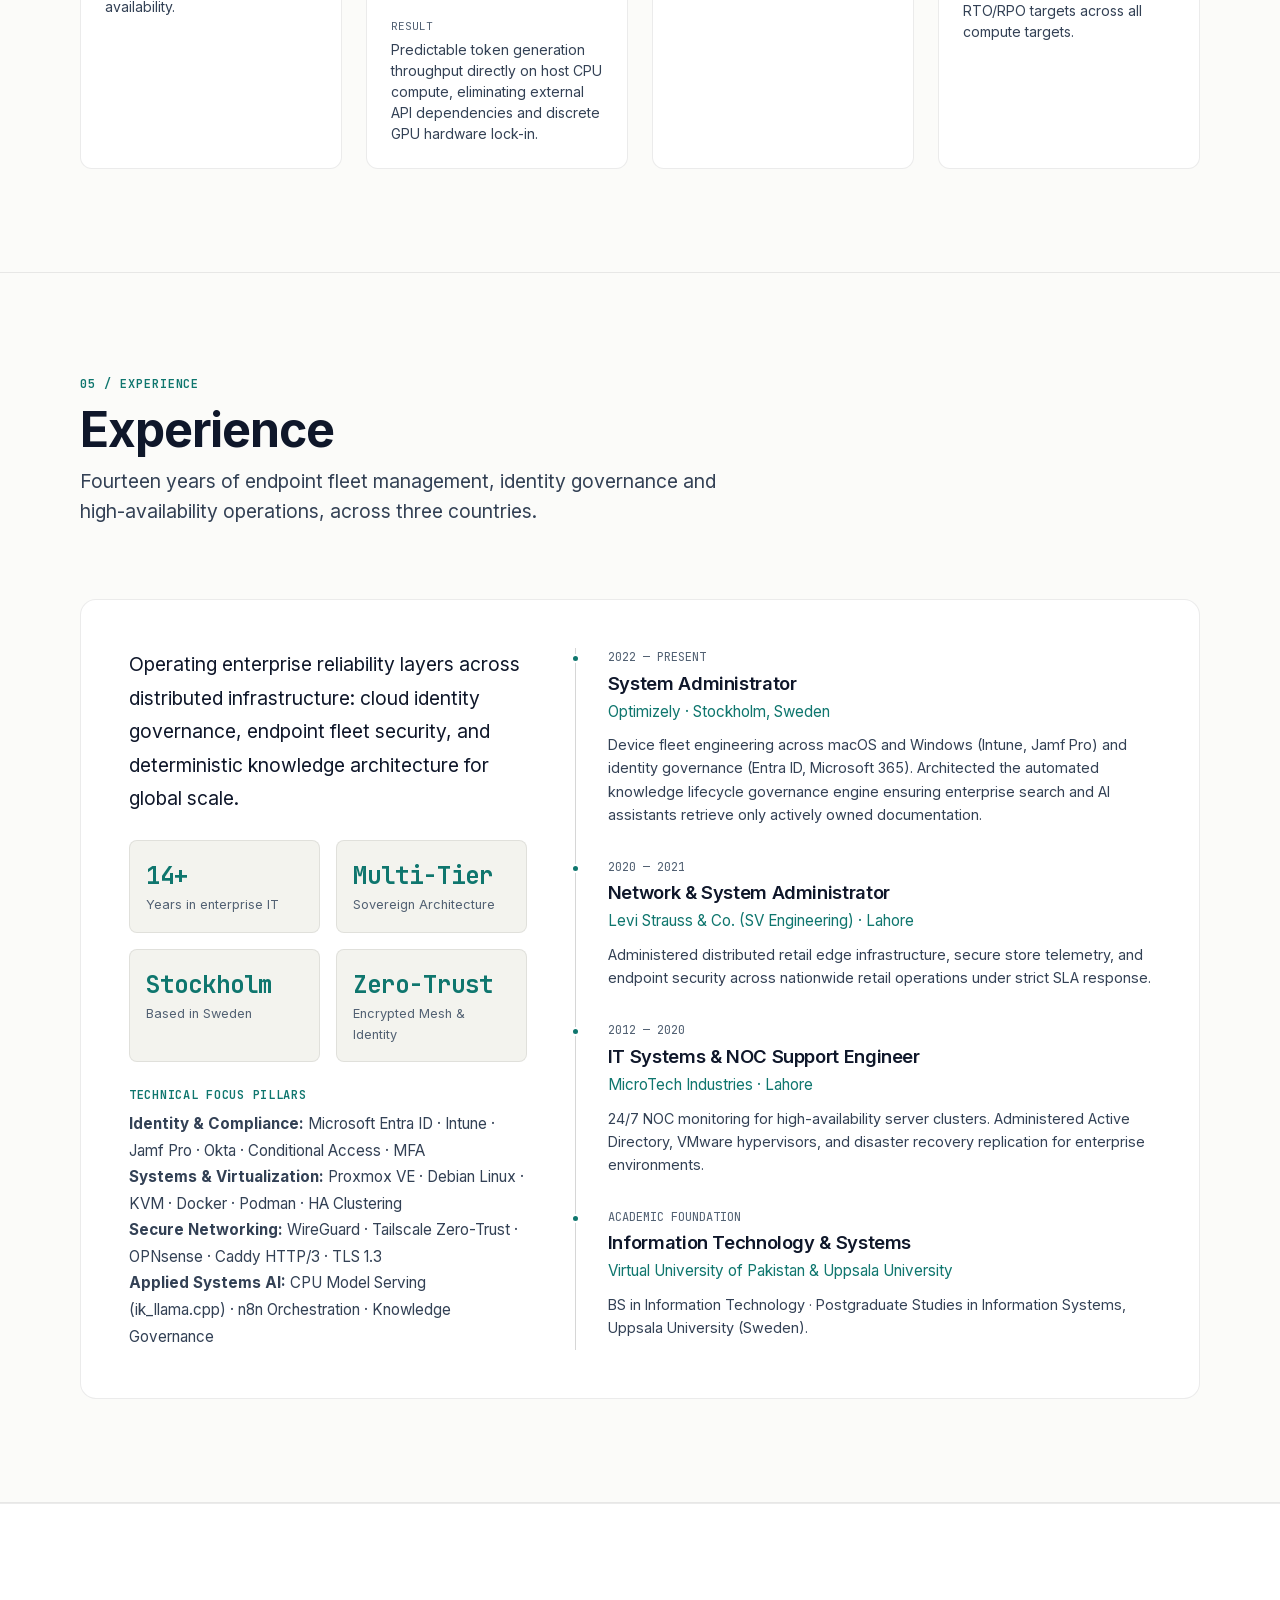
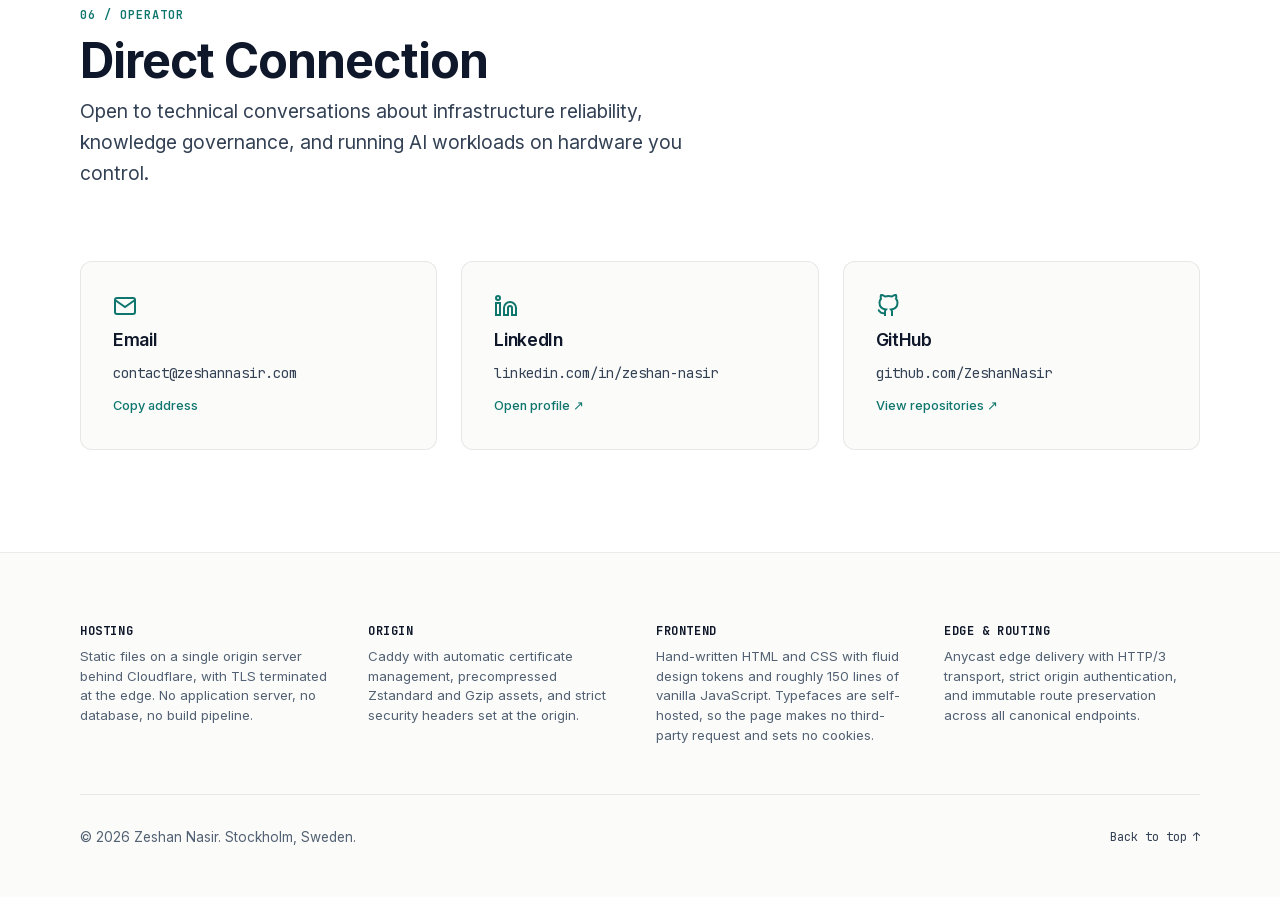
==== commit 750e7118: "feat(architecture): elevate core site, topology SVG, and main.js to enterprise standard" ====
--- a/index.html
+++ b/index.html
@@ -68,7 +68,7 @@
        ========================================================================= -->
   <header class="site-header">
     <div class="container site-header__inner">
-      <a href="#hero" class="site-brand" aria-label="Zeshan Nasir Homepage">
+      <a href="/" class="site-brand" aria-label="Zeshan Nasir">
         <svg class="site-brand__mark" viewBox="0 0 128 128" fill="none" xmlns="http://www.w3.org/2000/svg">
           <rect width="128" height="128" rx="28" fill="#11151c"/>
           <rect x="2" y="2" width="124" height="124" rx="26" stroke="#14b8a6" stroke-width="2" stroke-opacity="0.4"/>
@@ -117,15 +117,15 @@
         <div class="hero-grid">
           <div>
             <div class="hero-eyebrow">
-              <span>INFRASTRUCTURE RELIABILITY · KNOWLEDGE GOVERNANCE · LOCAL AI</span>
+              <span>ENTERPRISE SYSTEMS · KNOWLEDGE GOVERNANCE · SOVEREIGN PLATFORMS</span>
             </div>
             
             <h1 class="hero-title">
-              I build the <span class="highlight">reliability layer</span> AI depends on.
+              I build the <span class="highlight">foundational layer</span> AI depends on.
             </h1>
 
             <p class="hero-lead">
-              Models fail when fed decaying context, unverified documentation, or brittle infrastructure. I engineer the deterministic data pipelines, knowledge governance engines, and sovereign high-availability substrates that make enterprise automation trustworthy.
+              Models fail when grounded on decaying context, unowned documentation, or brittle infrastructure. I architect deterministic knowledge pipelines, identity governance frameworks, and sovereign high-availability substrates for global scale.
             </p>
 
             <div class="proof-strip">
@@ -145,22 +145,18 @@
               </div>
               <div class="proof-divider" aria-hidden="true"></div>
               <div class="proof-item">
-                <span class="proof-item__label">FOCUS</span>
-                <span>Data Reliability for AI</span>
+                <span class="proof-item__label">POSTURE</span>
+                <span>Sovereignty &amp; Reliability</span>
               </div>
             </div>
 
             <div class="hero-actions">
               <a href="#work" class="btn btn--primary">
-                <span>View Selected Systems</span>
+                <span>View Production Systems</span>
                 <svg viewBox="0 0 24 24"><line x1="5" y1="12" x2="19" y2="12"/><polyline points="12 5 19 12 12 19"/></svg>
               </a>
               <a href="#contact" class="btn btn--secondary">
-                <span>Direct Contact</span>
-              </a>
-              <a href="/resume.pdf" class="btn btn--ghost" target="_blank" rel="noopener noreferrer">
-                <span>Resume (PDF)</span>
-                <svg viewBox="0 0 24 24"><path d="M14 2H6a2 2 0 0 0-2 2v16a2 2 0 0 0 2 2h12a2 2 0 0 0 2-2V8z"/><polyline points="14 2 14 8 20 8"/><line x1="12" y1="18" x2="12" y2="12"/><polyline points="9 15 12 18 15 15"/></svg>
+                <span>Direct Connection</span>
               </a>
             </div>
           </div>
@@ -220,9 +216,9 @@
           <div class="manifesto-card manifesto-card--large">
             <div>
               <span class="manifesto-card__num">04 / SOVEREIGN MASTERY</span>
-              <h3 class="manifesto-card__title">Sovereign operation enforces uncheatable rigor.</h3>
+              <h3 class="manifesto-card__title">Sovereignty is reproducibility.</h3>
               <p class="manifesto-card__body">
-                Cloud APIs abstract away operational truth. Running bare-metal hypervisors, pinning CPU cores, locking resident memory (<code class="tech-tag">mlock</code>), tuning KV caches, and validating bare-metal restore drills gives an unshakeable understanding of what reliable systems actually require under pressure.
+                Cloud APIs abstract away operational failure modes. Systems must remain verifiable and recoverable from bare-metal cold state without proprietary vendor dependencies. Running independent hypervisors, pinning compute threads, optimizing quantized KV caches, and validating deduplicated recovery targets establishes genuine operational mastery under real constraints.
               </p>
             </div>
             <div class="manifesto-card__quote">
@@ -502,7 +498,7 @@
             </div>
 
             <p class="system-card__tagline">
-              A 2-node hypervisor cluster with an external cloud quorum witness, isolated local LLM inference, and automated bare-metal disaster recovery drills.
+              Multi-node sovereign infrastructure with external cloud quorum arbitration, high-performance CPU inference, and verified recovery boundaries.
             </p>
 
             <div class="system-grid">
@@ -510,21 +506,21 @@
                 <div class="system-block">
                   <span class="system-block__label">The Problem</span>
                   <p class="system-block__text">
-                    Small homelab hypervisors suffer from two fatal failure modes: 2-node split-brain during rolling kernel upgrades, and resource starvation when heavy vector search contends with media processing.
+                    Running high-throughput vector indexing and pipeline automation alongside CPU-based model serving creates severe thread contention and cache thrashing. Furthermore, dual-node physical clusters risk split-brain state lockups during rolling hypervisor maintenance.
                   </p>
                 </div>
 
                 <div class="system-block">
                   <span class="system-block__label">What I Engineered</span>
                   <p class="system-block__text">
-                    Deployed an external Corosync QDevice witness on an off-site VPS over encrypted mesh, establishing true 3-vote quorum resilience. Decoupled the vector database into a dedicated memory tier and pinned dedicated P-cores with <code class="tech-tag">mlock</code> to guarantee stable 128K context inference.
+                    Deployed an external Corosync QDevice witness on an off-site cloud instance over encrypted WireGuard mesh, establishing an independent 3-vote quorum outside the local failure domain. Standardized local model serving on high-performance <code class="tech-tag">ik_llama.cpp</code> CPU runtimes with dedicated thread pinning, Flash Attention, and quantized KV caching to guarantee deterministic 128K context generation.
                   </p>
                 </div>
 
                 <div class="system-block">
                   <span class="system-block__label">Why It Matters</span>
                   <p class="system-block__text">
-                    Allows rolling hypervisor maintenance without guest outages, and ensures local AI workloads run with rock-solid latency guarantees.
+                    Enables rolling hypervisor maintenance without guest downtime or split-brain, and ensures local AI workloads operate with predictable completion latency without discrete GPU dependencies.
                   </p>
                 </div>
               </div>
@@ -541,7 +537,7 @@
 
                 <div class="metrics-box">
                   <span class="metrics-box__title">Inference tier</span>
-                  <p class="metrics-box__desc">Dedicated cores and locked resident memory, so a long-context request is not competing with media work for pages.</p>
+                  <p class="metrics-box__desc">Dedicated CPU compute with Flash Attention and quantized KV caching, isolated from background ingestion pipelines.</p>
                 </div>
               </div>
             </div>
@@ -555,11 +551,10 @@
     <section class="section" id="lab">
       <div class="container">
         <div class="section-header">
-          <span class="section-eyebrow">03 / THE PLATFORM</span>
-          <h2 class="section-title">What the cluster is, and what it runs</h2>
+          <span class="section-eyebrow">03 / ARCHITECTURE</span>
+          <h2 class="section-title">Platform Topology &amp; Operational Boundaries</h2>
           <p class="section-subtitle">
-            A self-hosted platform I operate personally. The figures below are design parameters,
-            not a live readout &mdash; this is a static page and nothing on it is measured in real time.
+            Architectural specification of the multi-tier platform: isolated inference runtimes, deterministic pipeline automation, zero-trust edge delivery, and verified operational boundaries.
           </p>
         </div>
 
@@ -570,31 +565,31 @@
               <span class="telemetry-card__label">Hypervisor</span>
             </div>
             <div class="telemetry-card__val">2 + 1</div>
-            <p class="telemetry-card__desc">Two Proxmox VE nodes with an external quorum witness off-site</p>
+            <p class="telemetry-card__desc">Two physical Proxmox VE nodes with an independent cloud quorum witness</p>
           </div>
 
           <div class="telemetry-card">
             <div class="telemetry-card__header">
               <span class="telemetry-card__label">Inference</span>
             </div>
-            <div class="telemetry-card__val">Local</div>
-            <p class="telemetry-card__desc">Long-context CPU inference on a dedicated node, resident memory locked</p>
+            <div class="telemetry-card__val">CPU Fleet</div>
+            <p class="telemetry-card__desc">Multi-model local serving on dedicated compute cores via ik_llama.cpp</p>
           </div>
 
           <div class="telemetry-card">
             <div class="telemetry-card__header">
-              <span class="telemetry-card__label">Retrieval</span>
+              <span class="telemetry-card__label">Automation</span>
             </div>
             <div class="telemetry-card__val">Isolated</div>
-            <p class="telemetry-card__desc">Vector memory on its own tier rather than shared with media work</p>
+            <p class="telemetry-card__desc">Ingestion and background pipelines isolated from real-time serving</p>
           </div>
 
           <div class="telemetry-card">
             <div class="telemetry-card__header">
               <span class="telemetry-card__label">Recovery</span>
             </div>
-            <div class="telemetry-card__val">Drilled</div>
-            <p class="telemetry-card__desc">Deduplicated backups plus scheduled bare-metal restore rehearsals</p>
+            <div class="telemetry-card__val">Verified</div>
+            <p class="telemetry-card__desc">Chunk-deduplicated daily snapshots to an isolated backup authority</p>
           </div>
         </div>
 
@@ -653,94 +648,94 @@
     <!-- Node Header -->
     <path d="M 0 8 Q 0 0 8 0 L 416 0 Q 424 0 424 8 L 424 38 L 0 38 Z" class="bg-header"/>
     <rect x="14" y="12" width="10" height="14" rx="2" fill="#14b8a6"/>
-    <text x="32" y="24" class="txt-primary" font-size="13" font-weight="600">NODE B · AI Workhorse Hypervisor</text>
-    <text x="315" y="24" class="txt-muted" font-size="11">node B</text>
+    <text x="32" y="24" class="txt-primary" font-size="13" font-weight="600">NODE B · Compute &amp; Storage Plane</text>
+    <text x="335" y="24" class="txt-muted" font-size="11">node B</text>
     <line x1="0" y1="38" x2="424" y2="38" class="line-divider"/>
 
     <!-- Containers inside NODE B -->
     <!-- inference -->
     <g transform="translate(16, 50)">
       <rect width="188" height="96" rx="6" class="bg-highlight" stroke-width="1.5"/>
-      <text x="12" y="22" class="txt-teal" font-size="11">INFERENCE NODE</text>
-      <text x="12" y="42" class="txt-primary" font-size="12" font-weight="500">Local LLM serving</text>
-      <text x="12" y="60" class="txt-secondary" font-size="11">Long-context, model-replaceable</text>
-      <text x="12" y="78" class="txt-muted" font-size="10">Pinned cores · Locked memory</text>
+      <text x="12" y="22" class="txt-teal" font-size="11">INFERENCE RUNTIME</text>
+      <text x="12" y="42" class="txt-primary" font-size="12" font-weight="500">ik_llama.cpp Engine</text>
+      <text x="12" y="60" class="txt-secondary" font-size="11">Four-Model CPU Fleet</text>
+      <text x="12" y="78" class="txt-muted" font-size="10">Flash Attention · Pinned Threads</text>
     </g>
 
-    <!-- vector memory -->
+    <!-- ingestion and search -->
     <g transform="translate(220, 50)">
       <rect width="188" height="96" rx="6" class="bg-inner"/>
-      <text x="12" y="22" class="txt-muted" font-size="11" font-weight="600">VECTOR MEMORY</text>
-      <text x="12" y="42" class="txt-primary" font-size="12" font-weight="500">Qdrant Vector DB</text>
-      <text x="12" y="60" class="txt-secondary" font-size="11">gRPC / REST API</text>
-      <text x="12" y="78" class="txt-muted" font-size="10">API-Key Auth · Embed API</text>
+      <text x="12" y="22" class="txt-muted" font-size="11" font-weight="600">INGESTION &amp; SEARCH</text>
+      <text x="12" y="42" class="txt-primary" font-size="12" font-weight="500">Pipeline Automation</text>
+      <text x="12" y="60" class="txt-secondary" font-size="11">n8n · Paperless-ngx</text>
+      <text x="12" y="78" class="txt-muted" font-size="10">SearXNG · Isolated Storage</text>
     </g>
 
-    <!-- automation -->
+    <!-- agent runtime -->
     <g transform="translate(16, 160)">
       <rect width="188" height="96" rx="6" class="bg-inner"/>
-      <text x="12" y="22" class="txt-muted" font-size="11" font-weight="600">AUTOMATION</text>
-      <text x="12" y="42" class="txt-primary" font-size="12" font-weight="500">n8n Automation Engine</text>
-      <text x="12" y="60" class="txt-secondary" font-size="11">Paperless-ngx + SearXNG</text>
-      <text x="12" y="78" class="txt-muted" font-size="10">Segmented Application Runtimes</text>
+      <text x="12" y="22" class="txt-muted" font-size="11" font-weight="600">AUTONOMOUS OPERATOR</text>
+      <text x="12" y="42" class="txt-primary" font-size="12" font-weight="500">Hermes Sovereign Agent</text>
+      <text x="12" y="60" class="txt-secondary" font-size="11">MCP Protocol · Supervised</text>
+      <text x="12" y="78" class="txt-muted" font-size="10">Telemetry Ingest · Gated Gates</text>
     </g>
 
-    <!-- observability and agent -->
+    <!-- backup and storage authority -->
     <g transform="translate(220, 160)">
       <rect width="188" height="96" rx="6" class="bg-inner"/>
-      <text x="12" y="22" class="txt-muted" font-size="11" font-weight="600">OBSERVABILITY + AGENT</text>
-      <text x="12" y="42" class="txt-primary" font-size="12" font-weight="500">Grafana &amp; Prometheus</text>
-      <text x="12" y="60" class="txt-secondary" font-size="11">Hermes Sovereign Agent</text>
-      <text x="12" y="78" class="txt-muted" font-size="10">Vaultwarden </text>
+      <text x="12" y="22" class="txt-muted" font-size="11" font-weight="600">STORAGE AUTHORITY</text>
+      <text x="12" y="42" class="txt-primary" font-size="12" font-weight="500">Proxmox Backup Server</text>
+      <text x="12" y="60" class="txt-secondary" font-size="11">Deduplicated Datastore</text>
+      <text x="12" y="78" class="txt-muted" font-size="10">Verified Daily Snapshots</text>
     </g>
   </g>
 
-  <!-- Node A: Proxmox Master & Homelab Hub -->
+  <!-- Node A: Proxmox Master & Control Plane -->
   <g transform="translate(480, 80)">
     <rect width="448" height="280" rx="8" class="bg-card" stroke-width="1" filter="url(#box-shadow)"/>
     
     <!-- Node Header -->
     <path d="M 0 8 Q 0 0 8 0 L 440 0 Q 448 0 448 8 L 448 38 L 0 38 Z" class="bg-header"/>
     <rect x="14" y="12" width="10" height="14" rx="2" fill="#14b8a6"/>
-    <text x="32" y="24" class="txt-primary" font-size="13" font-weight="600">NODE A · Proxmox Master &amp; Homelab Hub</text>
-    <text x="345" y="24" class="txt-muted" font-size="11">node A</text>
+    <text x="32" y="24" class="txt-primary" font-size="13" font-weight="600">NODE A · Control Plane &amp; Gateway</text>
+    <text x="365" y="24" class="txt-muted" font-size="11">node A</text>
     <line x1="0" y1="38" x2="448" y2="38" class="line-divider"/>
 
     <!-- Containers inside NODE A -->
-    <!-- edge and services -->
+    <!-- cluster master -->
     <g transform="translate(16, 50)">
       <rect width="200" height="96" rx="6" class="bg-inner"/>
-      <text x="12" y="22" class="txt-muted" font-size="11" font-weight="600">EDGE + SERVICES</text>
-      <text x="12" y="42" class="txt-primary" font-size="12" font-weight="500">Homelab Edge Hub</text>
-      <text x="12" y="60" class="txt-secondary" font-size="11">Homepage · DocuSeal · Wallos</text>
-      <text x="12" y="78" class="txt-muted" font-size="10">Dockge · IT-Tools · Actual</text>
+      <text x="12" y="22" class="txt-muted" font-size="11" font-weight="600">CLUSTER MASTER</text>
+      <text x="12" y="42" class="txt-primary" font-size="12" font-weight="500">Proxmox VE Controller</text>
+      <text x="12" y="60" class="txt-secondary" font-size="11">Corosync State Sync</text>
+      <text x="12" y="78" class="txt-muted" font-size="10">High-Availability Engine</text>
     </g>
 
-    <!-- Edge VPS Origin (verified architecture) -->
+    <!-- ingress and mesh -->
     <g transform="translate(232, 50)">
-      <rect width="200" height="96" rx="6" class="bg-highlight" stroke-width="1.5"/>
-      <text x="12" y="22" class="txt-teal" font-size="11">EDGE ORIGIN (VPS)</text>
-      <text x="12" y="42" class="txt-primary" font-size="12" font-weight="600">zeshannasir.com</text>
-      <text x="12" y="60" class="txt-secondary" font-size="11">Caddy HTTP/3 · Static Files</text>
-      <text x="12" y="78" class="txt-muted" font-size="10">Cloudflare Proxy · TLS 1.3</text>
+      <rect width="200" height="96" rx="6" class="bg-inner"/>
+      <text x="12" y="22" class="txt-muted" font-size="11" font-weight="600">SERVICE INGRESS</text>
+      <text x="12" y="42" class="txt-primary" font-size="12" font-weight="500">Internal Gateway &amp; Proxy</text>
+      <text x="12" y="60" class="txt-secondary" font-size="11">Authenticated Core Ingress</text>
+      <text x="12" y="78" class="txt-muted" font-size="10">Automatic TLS &amp; Route Mesh</text>
     </g>
 
-    <!-- engineering and uptime -->
+    <!-- zero trust fabric -->
     <g transform="translate(16, 160)">
       <rect width="200" height="96" rx="6" class="bg-inner"/>
-      <text x="12" y="22" class="txt-muted" font-size="11" font-weight="600">ENGINEERING</text>
-      <text x="12" y="42" class="txt-primary" font-size="12" font-weight="500">Live Service Relay</text>
-      <text x="12" y="60" class="txt-secondary" font-size="11">Ntfy · Miniflux · Memos</text>
-      <text x="12" y="78" class="txt-muted" font-size="10">Code-Server </text>
+      <text x="12" y="22" class="txt-muted" font-size="11" font-weight="600">ZERO-TRUST FABRIC</text>
+      <text x="12" y="42" class="txt-primary" font-size="12" font-weight="500">Encrypted Transport Mesh</text>
+      <text x="12" y="60" class="txt-secondary" font-size="11">WireGuard · Tailscale</text>
+      <text x="12" y="78" class="txt-muted" font-size="10">Peer-to-Peer Zero-Trust</text>
     </g>
 
-    <!-- Operational State -->
+    <!-- engineering execution sandbox -->
     <g transform="translate(232, 160)">
       <rect width="200" height="96" rx="6" class="bg-inner"/>
-      <text x="12" y="22" class="txt-muted" font-size="11" font-weight="600">Status &amp; Verification</text>
-      <text x="12" y="42" class="txt-primary" font-size="12" font-weight="500">Uptime Kuma </text>
-      <text x="12" y="60" class="txt-secondary" font-size="11">Proxmox Backup Server</text>
-      <text x="12" y="78" class="txt-muted" font-size="10">Deduplicated Nightly Drills</text>
+      <text x="12" y="22" class="txt-muted" font-size="11" font-weight="600">ENGINEERING SANDBOX</text>
+      <text x="12" y="42" class="txt-primary" font-size="12" font-weight="500">Isolated KVM Environment</text>
+      <text x="12" y="60" class="txt-secondary" font-size="11">Candidate Benchmarking</text>
+      <text x="12" y="78" class="txt-muted" font-size="10">Dedicated Hardware Bounds</text>
     </g>
   </g>
 
@@ -749,23 +744,23 @@
     <!-- OPNsense Gateway -->
     <rect x="0" y="0" width="280" height="104" rx="8" class="bg-card"/>
     <text x="16" y="26" class="txt-primary" font-size="13" font-weight="600">Perimeter Gateway / Firewall</text>
-    <text x="16" y="46" class="txt-secondary" font-size="11">Firewall &amp; Intrusion Prevention</text>
-    <text x="16" y="68" class="txt-muted" font-size="11">Segmented VLANs · WireGuard VPN</text>
-    <text x="16" y="88" class="txt-teal" font-size="10">Isolated Management &amp; Compute</text>
+    <text x="16" y="46" class="txt-secondary" font-size="11">OPNsense Core Routing</text>
+    <text x="16" y="68" class="txt-muted" font-size="11">Segmented VLANs · WireGuard Mesh</text>
+    <text x="16" y="88" class="txt-teal" font-size="10">Strict Access Control Lists</text>
 
     <!-- Corosync External Quorum Witness (VPS) -->
     <rect x="300" y="0" width="344" height="104" rx="8" class="bg-highlight" stroke-width="1.5"/>
     <text x="316" y="26" class="txt-teal" font-size="13">External Quorum Witness (QDevice)</text>
-    <text x="316" y="46" class="txt-primary" font-size="11" font-weight="600">Off-site Cloud Quorum Witness (VPS)</text>
+    <text x="316" y="46" class="txt-primary" font-size="11" font-weight="600">Off-site Cloud Witness (VPS)</text>
     <text x="316" y="68" class="txt-secondary" font-size="11">Independent Failure Domain · 3rd Vote</text>
     <text x="316" y="88" class="txt-green" font-size="10">Zero Split-Brain on Hypervisor Reboot</text>
 
     <!-- Cloudflare Edge Box -->
     <rect x="664" y="0" width="232" height="104" rx="8" class="bg-card"/>
-    <text x="680" y="26" class="txt-primary" font-size="13" font-weight="600">Cloudflare Edge Security</text>
-    <text x="680" y="46" class="txt-secondary" font-size="11">Full (Strict) TLS 1.3 · Anycast</text>
-    <text x="680" y="68" class="txt-muted" font-size="11">Origin Auth · DDoS Defense</text>
-    <text x="680" y="88" class="txt-teal" font-size="10">Edge Routing &amp; Security Rules</text>
+    <text x="680" y="26" class="txt-primary" font-size="13" font-weight="600">Edge Security &amp; Origin</text>
+    <text x="680" y="46" class="txt-secondary" font-size="11">Cloudflare Anycast · TLS 1.3</text>
+    <text x="680" y="68" class="txt-muted" font-size="11">Caddy HTTP/3 Origin Server</text>
+    <text x="680" y="88" class="txt-teal" font-size="10">Origin Auth · DDoS Defense</text>
   </g>
 </svg>
         </div>
@@ -773,8 +768,7 @@
         <!-- Services Table -->
         <div class="services-table-wrap">
           <table class="services-table">
-            <caption>Platform roles and the boundary each one is held to. Addresses, host names
-              and ports are deliberately not published.</caption>
+            <caption>Platform roles and operational boundaries. Internal network parameters are deliberately omitted.</caption>
             <thead>
               <tr>
                 <th scope="col">Role</th>
@@ -785,33 +779,33 @@
             <tbody>
               <tr>
                 <th scope="row"><span class="service-badge">Inference</span></th>
-                <td>Long-context local LLM serving</td>
-                <td>Resident memory locked, performance cores pinned</td>
+                <td>Multi-model local serving via ik_llama.cpp</td>
+                <td>Flash Attention, pinned compute threads, quantized KV caches</td>
               </tr>
               <tr>
-                <th scope="row"><span class="service-badge">Vector memory</span></th>
-                <td>Vector database and embedding API</td>
-                <td>Its own tier, authenticated, never shared with media work</td>
+                <th scope="row"><span class="service-badge">Storage</span></th>
+                <td>Proxmox Backup Server (PBS) appliance</td>
+                <td>Chunk-deduplicated daily snapshots, verified recovery runbooks</td>
               </tr>
               <tr>
                 <th scope="row"><span class="service-badge">Automation</span></th>
                 <td>Workflow engine, document pipeline, private search</td>
-                <td>Scheduled and webhook-driven, no inbound public route</td>
+                <td>Scheduled and webhook-driven, no inbound public routes</td>
               </tr>
               <tr>
                 <th scope="row"><span class="service-badge">Observability</span></th>
-                <td>Metrics, dashboards, secret storage</td>
-                <td>Ingest only, secrets encrypted at rest</td>
+                <td>Prometheus, Grafana, encrypted secret store</td>
+                <td>Ingest only, telemetry isolated from public endpoints</td>
               </tr>
               <tr>
                 <th scope="row"><span class="service-badge">Agent runtime</span></th>
-                <td>The operations agent described above</td>
-                <td>Read-mostly, every mutation gated on human approval</td>
+                <td>Supervised autonomous operations agent (Hermes)</td>
+                <td>Read-mostly triage, all state changes gated on human authorization</td>
               </tr>
               <tr>
-                <th scope="row"><span class="service-badge">Edge and services</span></th>
-                <td>Reverse proxy and self-hosted utilities</td>
-                <td>Reachable only over the private mesh, no forwarded router ports</td>
+                <th scope="row"><span class="service-badge">Edge and mesh</span></th>
+                <td>Authenticated reverse proxy &amp; zero-trust transport</td>
+                <td>Reachable only over encrypted WireGuard mesh, no forwarded router ports</td>
               </tr>
             </tbody>
           </table>
@@ -851,19 +845,19 @@
 
           <!-- ADR 2 -->
           <div class="adr-card">
-            <span class="adr-card__badge">ADR 02 · STORAGE &amp; MEMORY</span>
-            <h3 class="adr-card__title">Decoupling Vector Tier from Media Planes</h3>
+            <span class="adr-card__badge">ADR 02 · COMPUTE OPTIMIZATION</span>
+            <h3 class="adr-card__title">CPU Inference Optimization via ik_llama.cpp</h3>
             <div class="adr-card__section">
               <span class="adr-card__label">Context &amp; Tradeoff</span>
-              <p class="adr-card__desc">Co-locating vector search workloads with transcoders caused severe memory spikes and I/O latency on shared ZFS pools.</p>
+              <p class="adr-card__desc">Deploying commercial GPUs in sovereign infrastructure introduces severe thermal overhead and vendor lock-in; standard CPU runtimes suffer from excessive prompt-evaluation latency.</p>
             </div>
             <div class="adr-card__section">
               <span class="adr-card__label">Decision</span>
-              <p class="adr-card__desc">Moved vector memory onto its own container with its own memory limit and storage allocation, separate from the media plane.</p>
+              <p class="adr-card__desc">Deployed ik_llama.cpp AVX2-optimized binaries with dedicated thread pinning, Flash Attention, and quantized KV caching (q8_0/q4_0) for deterministic 128K context generation.</p>
             </div>
             <div class="adr-card__section">
               <span class="adr-card__label">Result</span>
-              <p class="adr-card__desc">Vector queries stopped contending with transcode I/O, and retrieval latency became predictable rather than spiky under load.</p>
+              <p class="adr-card__desc">Predictable token generation throughput directly on host CPU compute, eliminating external API dependencies and discrete GPU hardware lock-in.</p>
             </div>
           </div>
 
@@ -891,15 +885,15 @@
             <h3 class="adr-card__title">Recovery as a Continuous Engineering Contract</h3>
             <div class="adr-card__section">
               <span class="adr-card__label">Context &amp; Tradeoff</span>
-              <p class="adr-card__desc">Untested backups provide a false sense of security and fail silently when physical drives fail.</p>
+              <p class="adr-card__desc">Untested backups provide a false sense of security and fail silently during catastrophic disaster recovery events.</p>
             </div>
             <div class="adr-card__section">
               <span class="adr-card__label">Decision</span>
-              <p class="adr-card__desc">Automated daily deduplicated snapshots to Proxmox Backup Server paired with scheduled bare-metal restoration drills.</p>
+              <p class="adr-card__desc">Automated daily chunk-deduplicated snapshots to an isolated Proxmox Backup Server appliance, paired with deterministic recovery runbooks.</p>
             </div>
             <div class="adr-card__section">
               <span class="adr-card__label">Result</span>
-              <p class="adr-card__desc">Recovery runbooks are verified against live bare metal with known, predictable RTO/RPO targets.</p>
+              <p class="adr-card__desc">Recovery runbooks are verified against live bare metal with known, predictable RTO/RPO targets across all compute targets.</p>
             </div>
           </div>
         </div>
@@ -921,7 +915,7 @@
           <div class="career-grid">
             <div class="career-summary">
               <p class="career-summary__lead">
-                System Administrator at <strong>Optimizely</strong> in Stockholm: macOS and Windows fleet management, automated knowledge lifecycle governance, and cloud identity hardening for distributed European teams.
+                Operating enterprise reliability layers across distributed infrastructure: cloud identity governance, endpoint fleet security, and deterministic knowledge architecture for global scale.
               </p>
 
               <div class="career-stats">
@@ -930,23 +924,26 @@
                   <div class="career-stat__label">Years in enterprise IT</div>
                 </div>
                 <div class="career-stat">
-                  <div class="career-stat__num">2012</div>
-                  <div class="career-stat__label">First NOC role</div>
+                  <div class="career-stat__num">Multi-Tier</div>
+                  <div class="career-stat__label">Sovereign Architecture</div>
                 </div>
                 <div class="career-stat">
                   <div class="career-stat__num">Stockholm</div>
                   <div class="career-stat__label">Based in Sweden</div>
                 </div>
                 <div class="career-stat">
-                  <div class="career-stat__num">EU permit</div>
-                  <div class="career-stat__label">Right to work</div>
+                  <div class="career-stat__num">Zero-Trust</div>
+                  <div class="career-stat__label">Encrypted Mesh &amp; Identity</div>
                 </div>
               </div>
 
               <div class="system-block">
-                <span class="system-block__label">Core Competencies</span>
+                <span class="system-block__label">Technical Focus Pillars</span>
                 <p class="system-block__text">
-                  Microsoft Intune · Jamf Pro · Entra ID (Azure AD) · Conditional Access &amp; MFA · Enterprise Workflow Automation · Proxmox VE · Tailscale Mesh · Caddy HTTP/3 · Linux System Administration · Local LLM Inference Engineering
+                  <strong>Identity &amp; Compliance:</strong> Microsoft Entra ID · Intune · Jamf Pro · Okta · Conditional Access · MFA<br>
+                  <strong>Systems &amp; Virtualization:</strong> Proxmox VE · Debian Linux · KVM · Docker · Podman · HA Clustering<br>
+                  <strong>Secure Networking:</strong> WireGuard · Tailscale Zero-Trust · OPNsense · Caddy HTTP/3 · TLS 1.3<br>
+                  <strong>Applied Systems AI:</strong> CPU Model Serving (ik_llama.cpp) · n8n Orchestration · Knowledge Governance
                 </p>
               </div>
             </div>
@@ -958,7 +955,7 @@
                 <h3 class="timeline-item__role">System Administrator</h3>
                 <span class="timeline-item__company">Optimizely · Stockholm, Sweden</span>
                 <p class="timeline-item__desc">
-                  Device fleet engineering across macOS and Windows (Intune, Jamf Pro) and identity governance (Entra ID, Microsoft 365). Designed the automated documentation governance described above, so enterprise search and assistants retrieve pages that have an owner and a review date.
+                  Device fleet engineering across macOS and Windows (Intune, Jamf Pro) and identity governance (Entra ID, Microsoft 365). Architected the automated knowledge lifecycle governance engine ensuring enterprise search and AI assistants retrieve only actively owned documentation.
                 </p>
               </div>
 
@@ -967,7 +964,7 @@
                 <h3 class="timeline-item__role">Network &amp; System Administrator</h3>
                 <span class="timeline-item__company">Levi Strauss &amp; Co. (SV Engineering) · Lahore</span>
                 <p class="timeline-item__desc">
-                  Supported distributed retail store networking, POS systems, and endpoint security across nationwide retail locations with strict SLA response.
+                  Administered distributed retail edge infrastructure, secure store telemetry, and endpoint security across nationwide retail operations under strict SLA response.
                 </p>
               </div>
 
@@ -976,7 +973,7 @@
                 <h3 class="timeline-item__role">IT Systems &amp; NOC Support Engineer</h3>
                 <span class="timeline-item__company">MicroTech Industries · Lahore</span>
                 <p class="timeline-item__desc">
-                  Monitored high-availability server clusters via 24/7 PRTG NOC. Administered Active Directory, VMware hypervisors, and disaster recovery replication for 300+ users.
+                  24/7 NOC monitoring for high-availability server clusters. Administered Active Directory, VMware hypervisors, and disaster recovery replication for enterprise environments.
                 </p>
               </div>
 
@@ -985,7 +982,7 @@
                 <h3 class="timeline-item__role">Information Technology &amp; Systems</h3>
                 <span class="timeline-item__company">Virtual University of Pakistan &amp; Uppsala University</span>
                 <p class="timeline-item__desc">
-                  BS in Information Technology · Completed 45/60 ECTS in Master's Programme in Information Systems at Uppsala University, Sweden.
+                  BS in Information Technology · Postgraduate Studies in Information Systems, Uppsala University (Sweden).
                 </p>
               </div>
             </div>
@@ -1029,14 +1026,6 @@
             <span class="contact-channel__detail">github.com/ZeshanNasir</span>
             <span class="contact-channel__action">View repositories ↗</span>
           </a>
-
-          <!-- Resume PDF -->
-          <a href="/resume.pdf" class="contact-channel" target="_blank" rel="noopener noreferrer">
-            <svg class="contact-channel__icon" viewBox="0 0 24 24" aria-hidden="true" focusable="false"><path d="M14 2H6a2 2 0 0 0-2 2v16a2 2 0 0 0 2 2h12a2 2 0 0 0 2-2V8z"/><polyline points="14 2 14 8 20 8"/><line x1="12" y1="18" x2="12" y2="12"/><polyline points="9 15 12 18 15 15"/></svg>
-            <h3 class="contact-channel__title">Curriculum Vitae</h3>
-            <span class="contact-channel__detail">resume.pdf (Latest Build)</span>
-            <span class="contact-channel__action">Download document ↗</span>
-          </a>
         </div>
       </div>
     </section>
@@ -1074,7 +1063,7 @@
         <div>
           <span>© <span id="current-year">2026</span> Zeshan Nasir. Stockholm, Sweden.</span>
         </div>
-        <a href="#hero" class="footer-back-to-top">
+        <a href="/" class="footer-back-to-top" id="back-to-top-btn" aria-label="Back to top">
           <span>Back to top</span>
           <span>↑</span>
         </a>
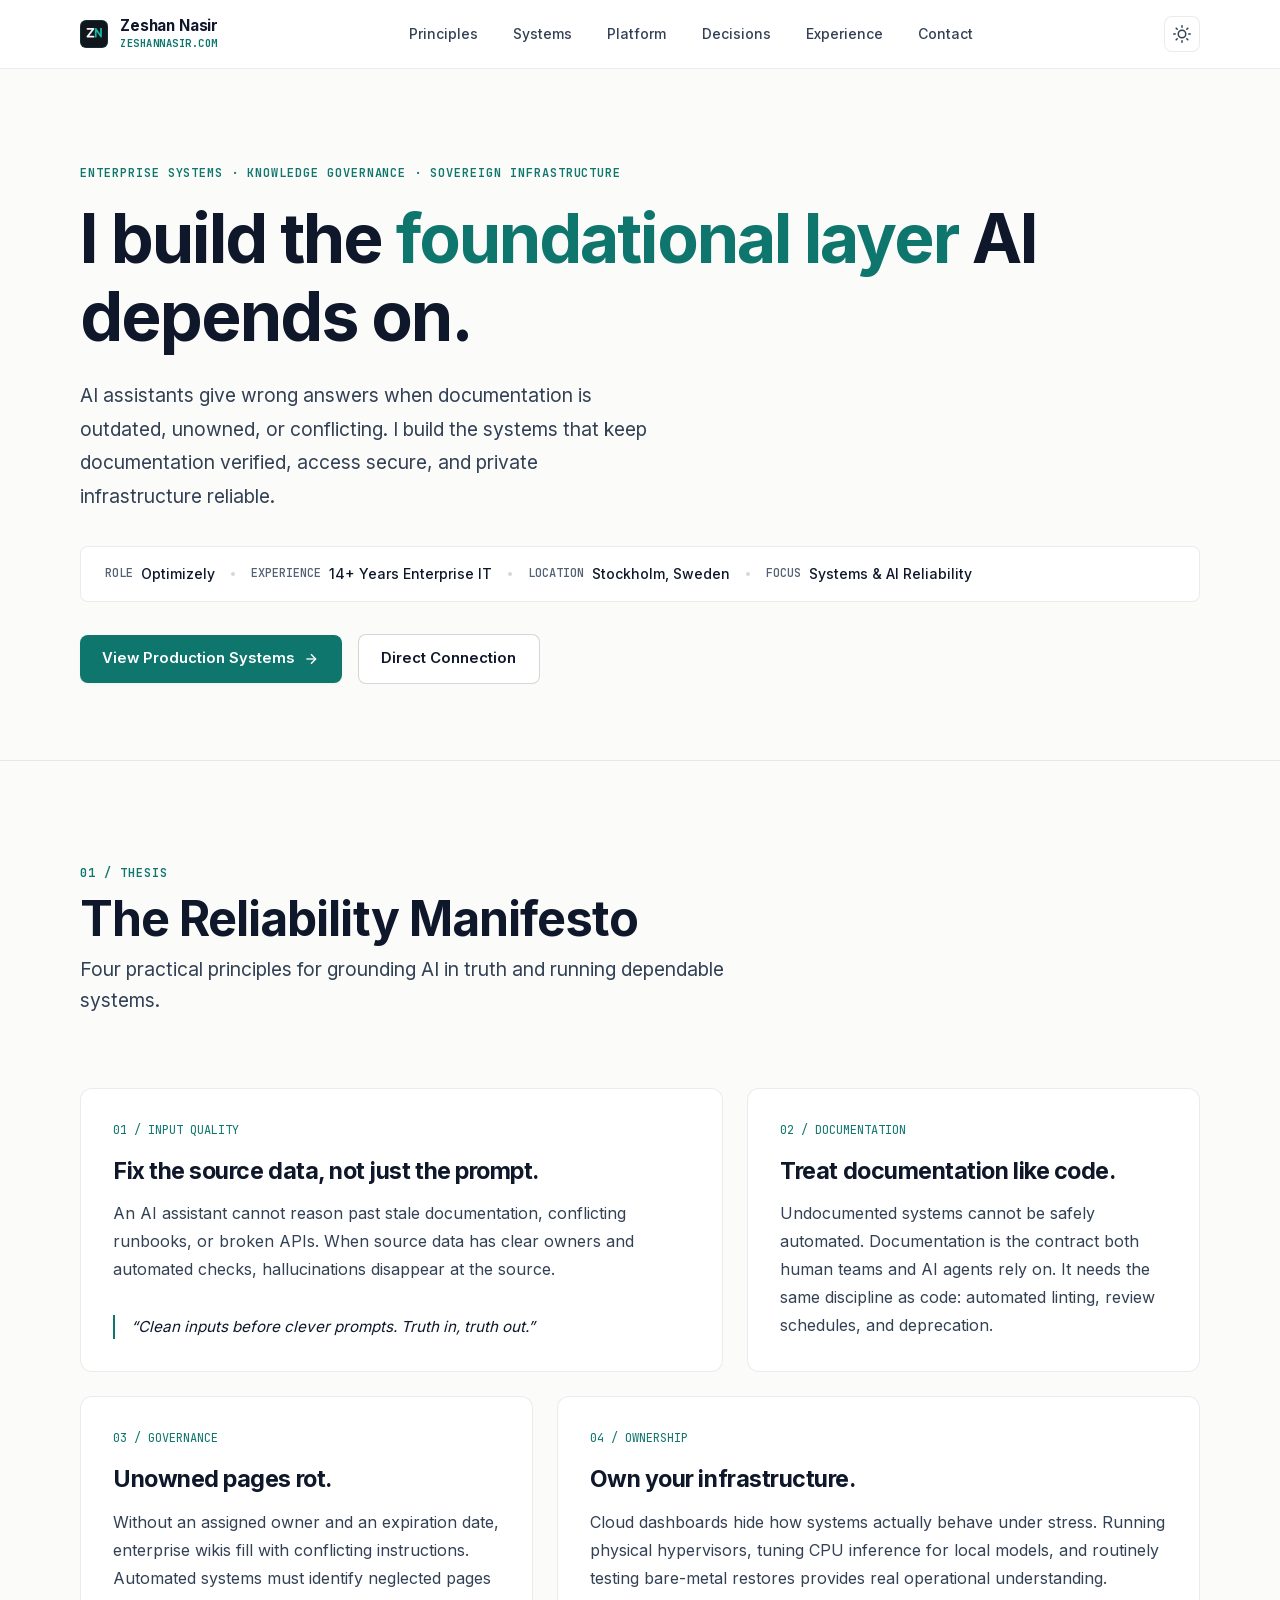
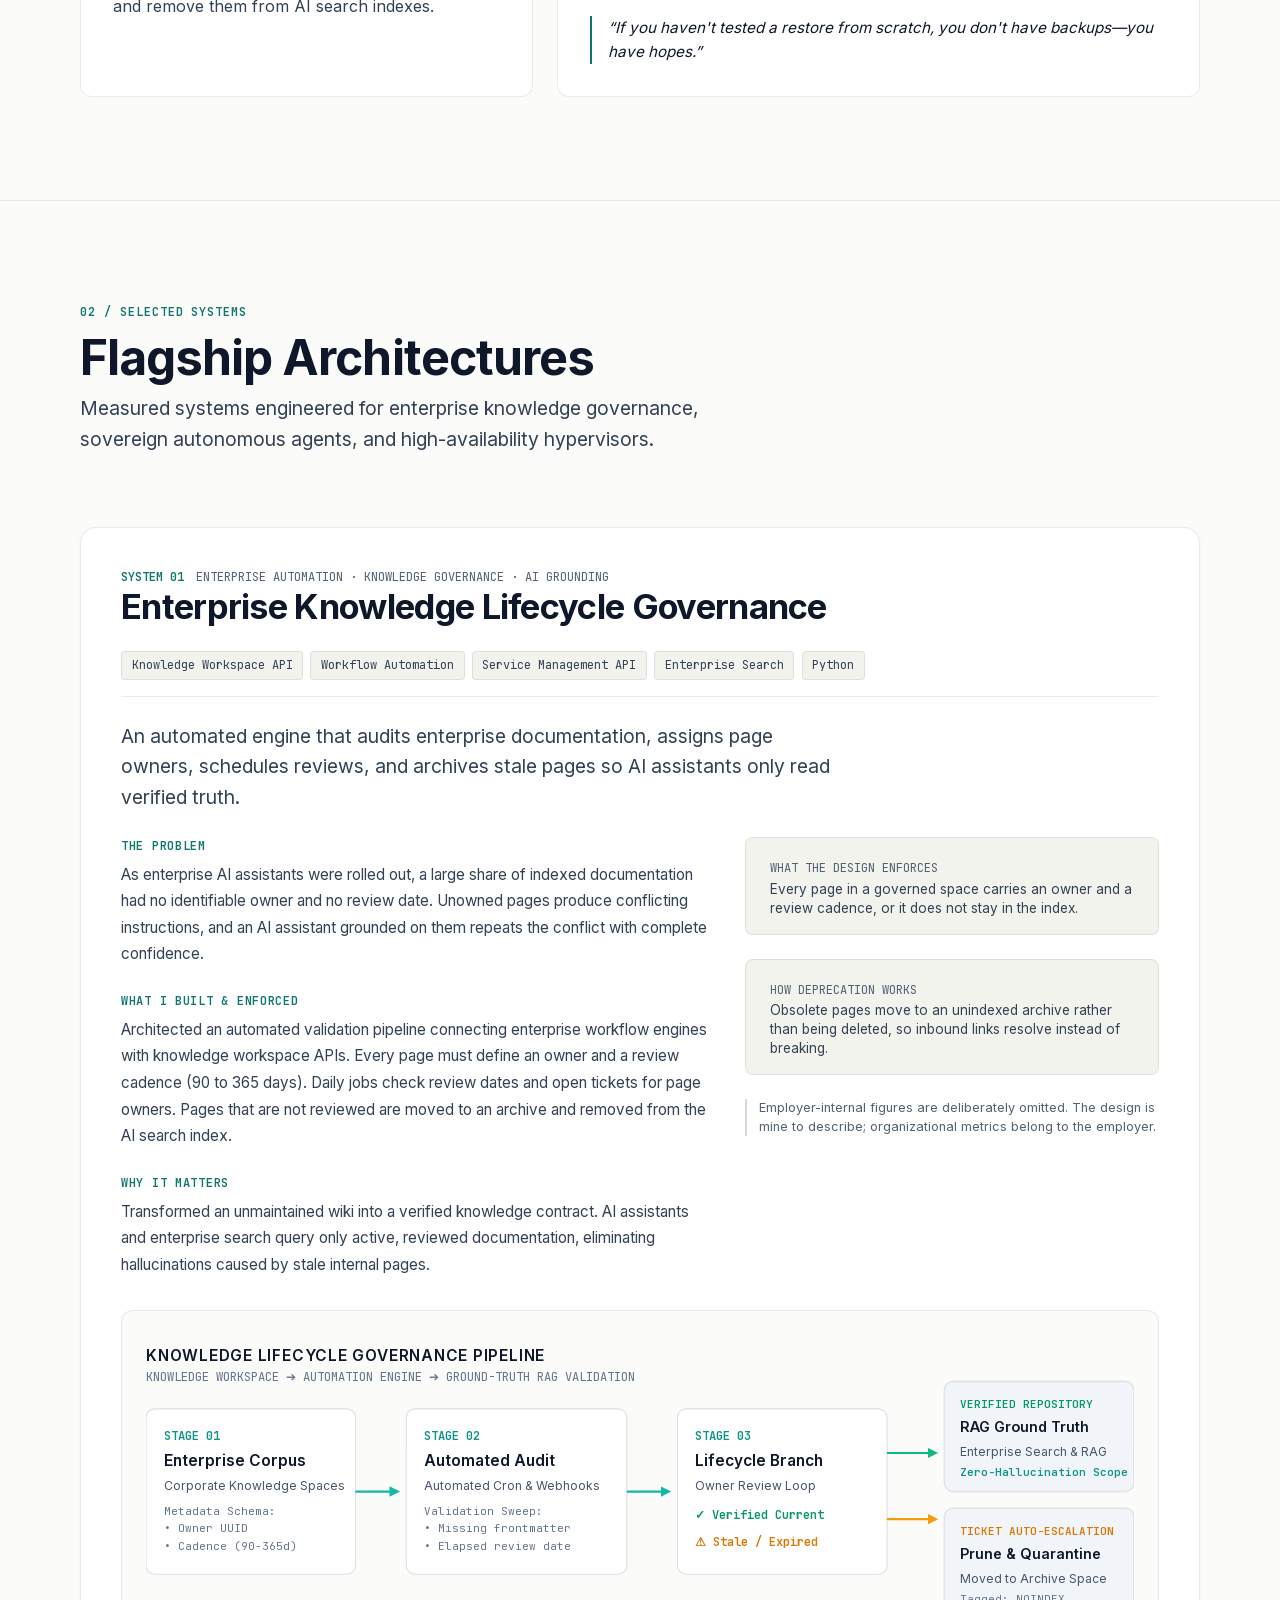
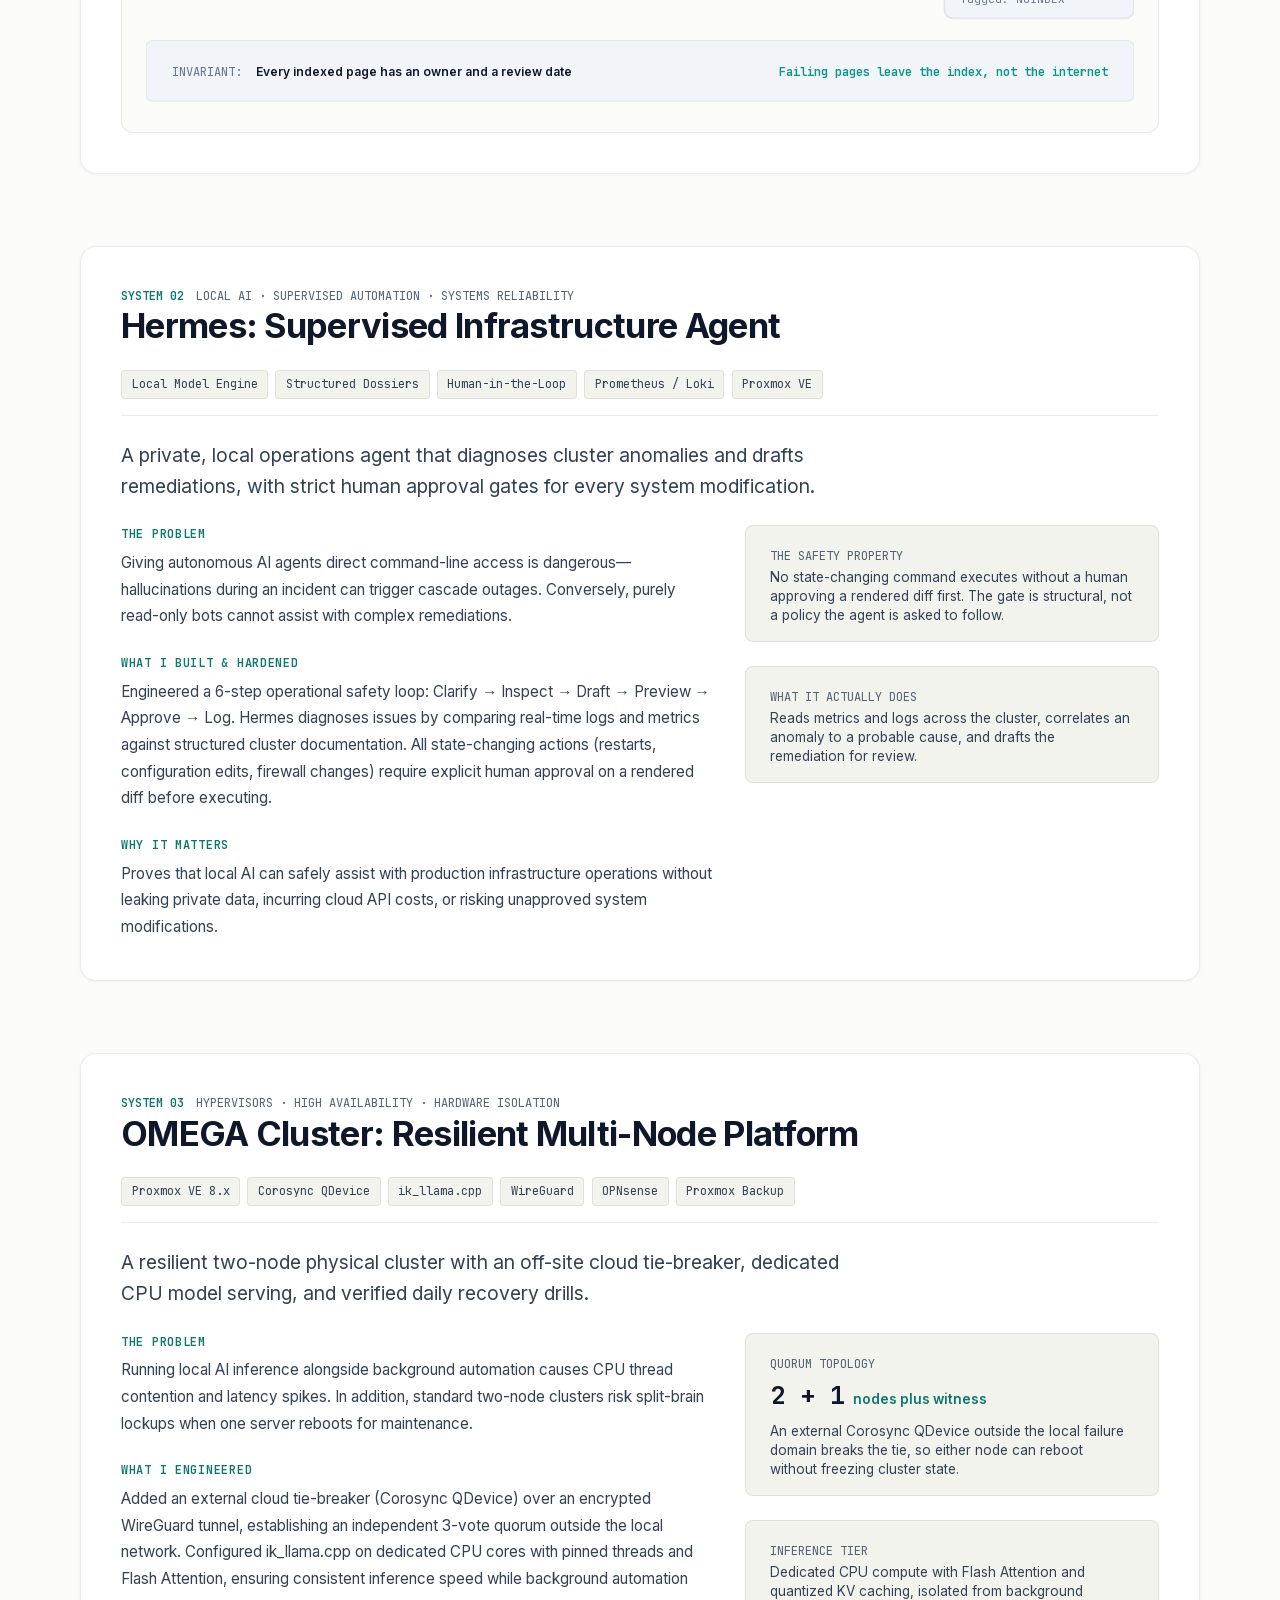
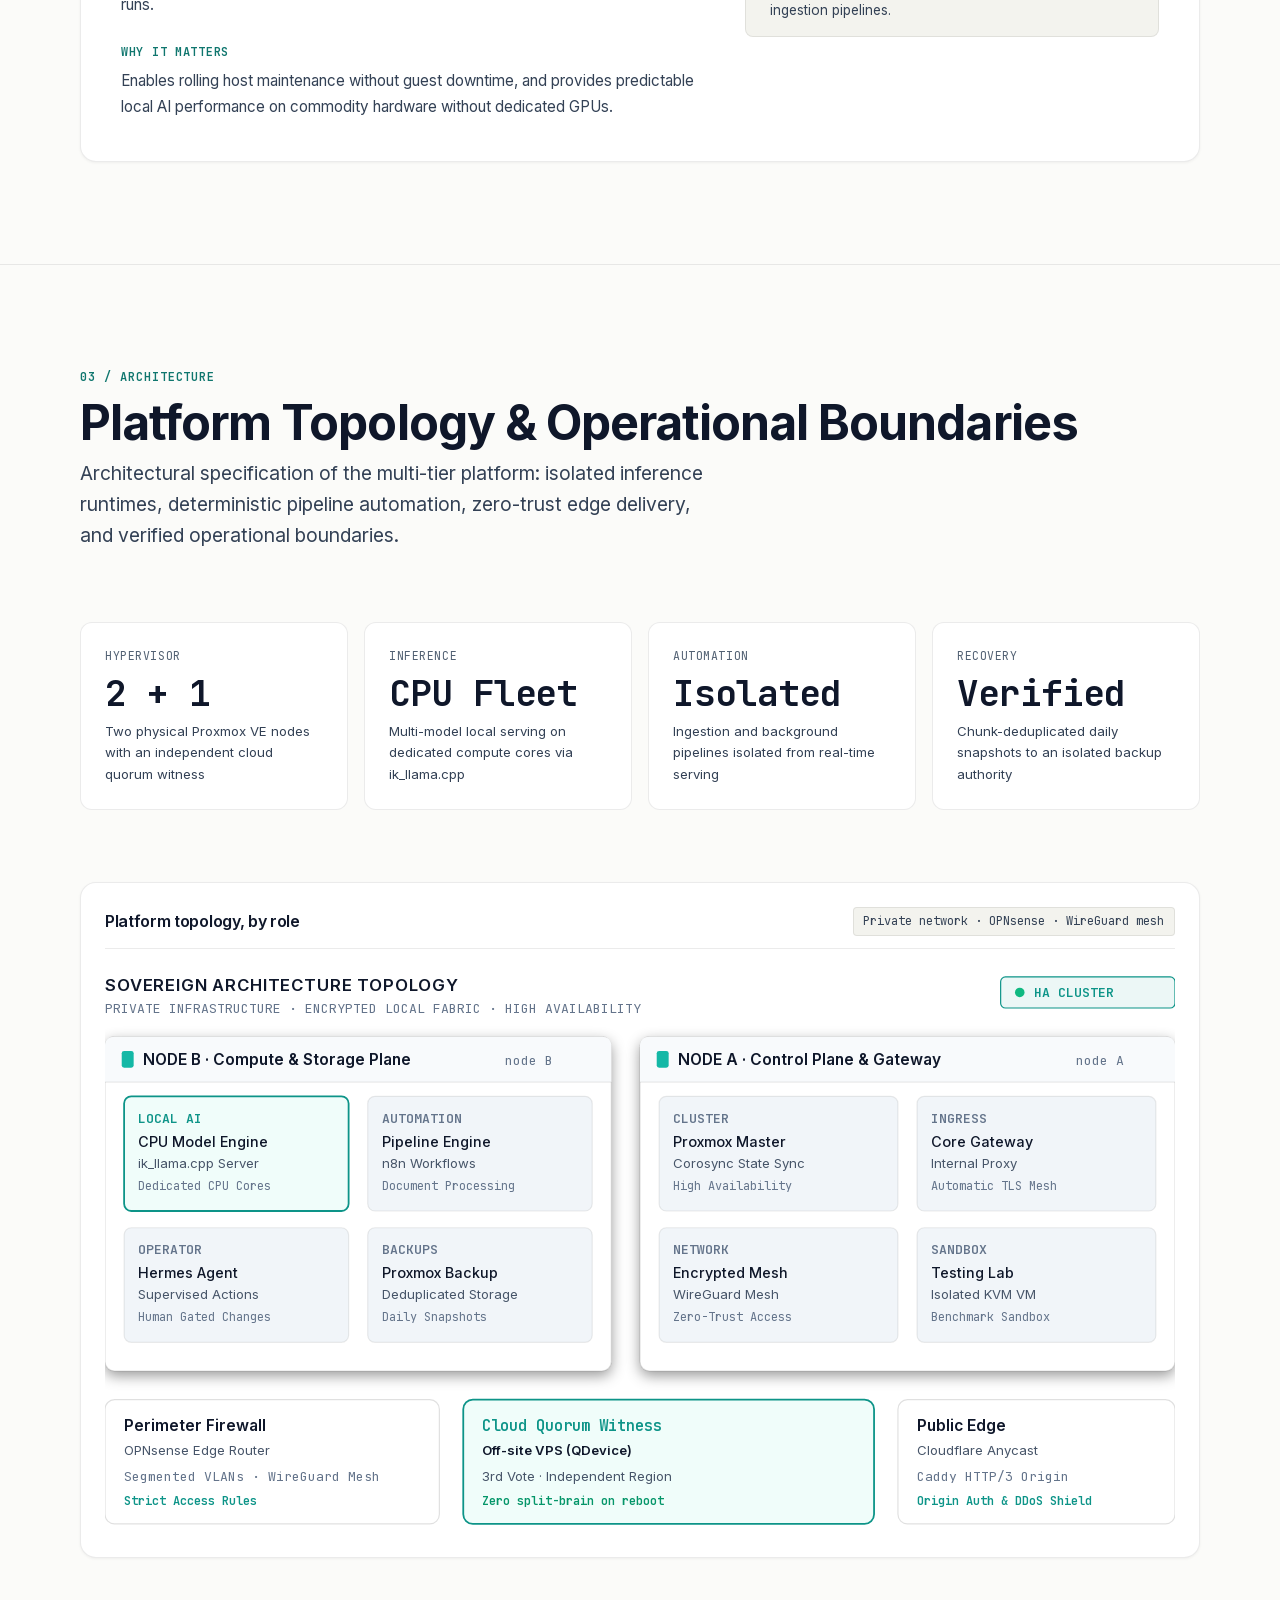
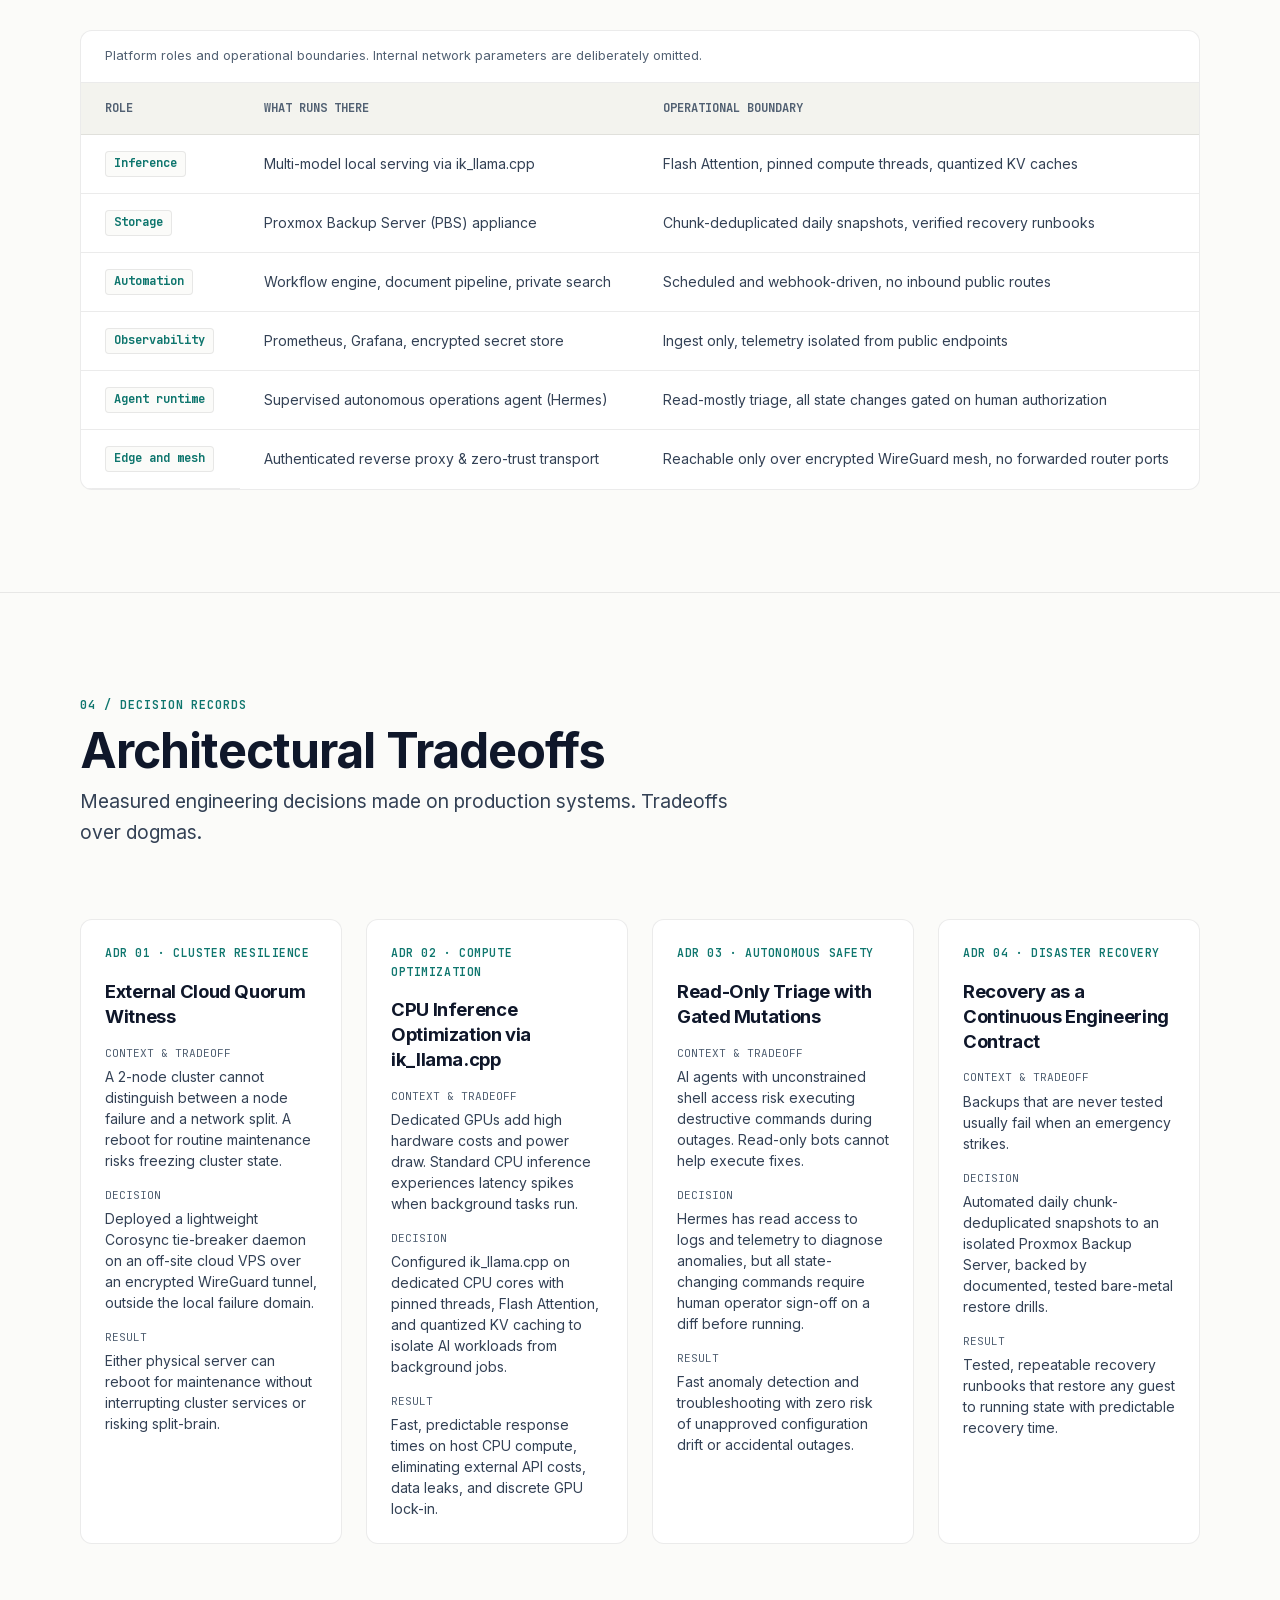
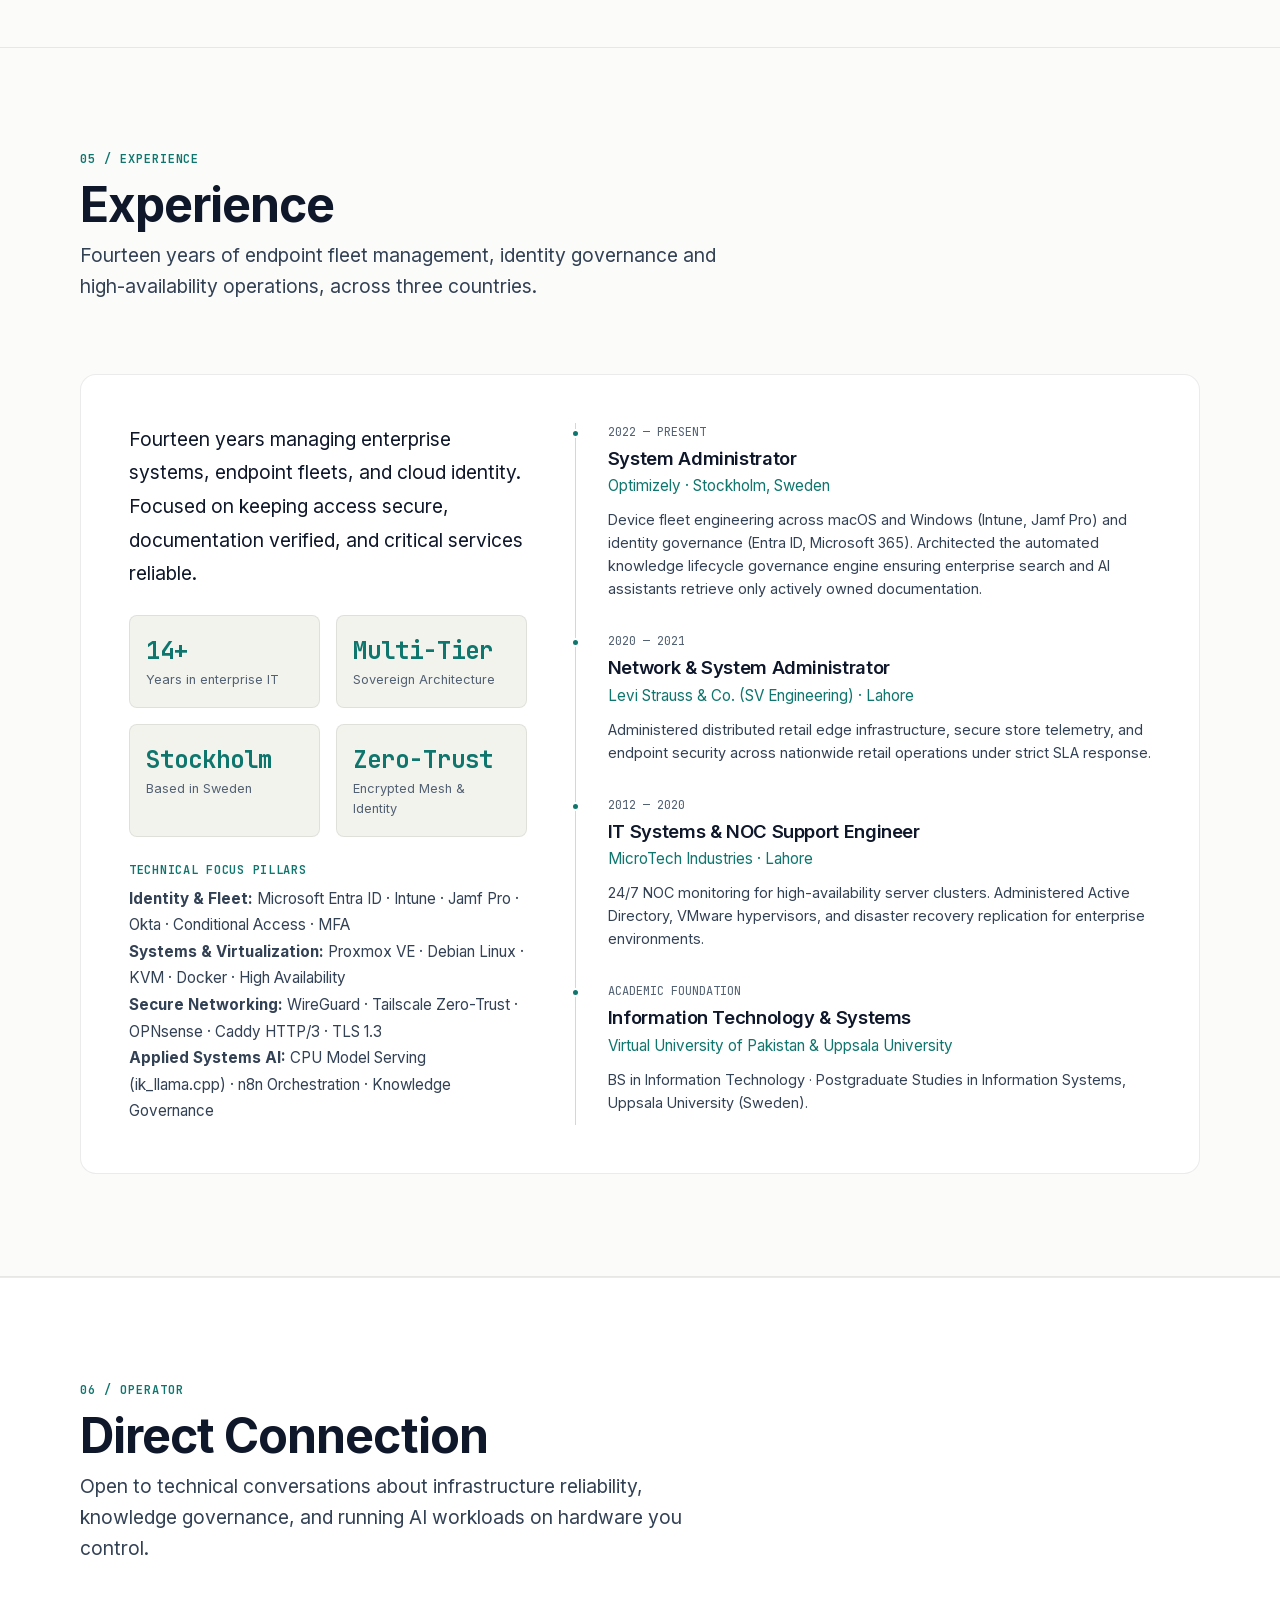
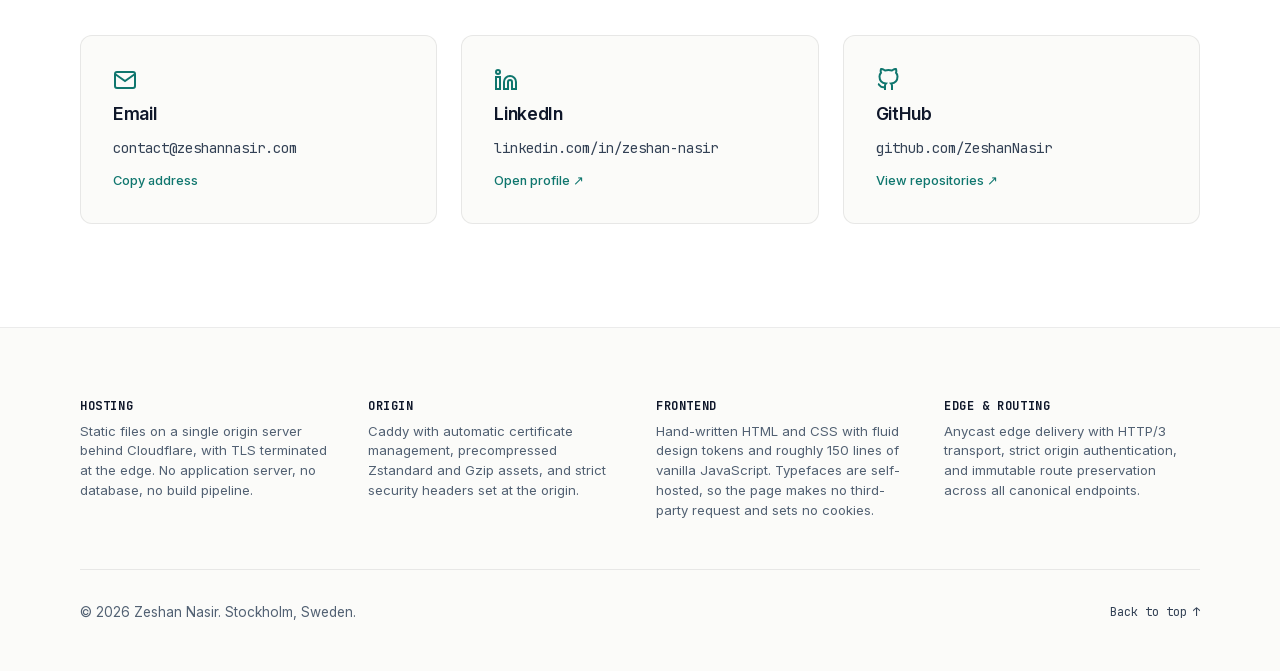
==== commit 0ea874f3: "refactor(copy): simplify text to plain english and eliminate SVG box overflows" ====
--- a/index.html
+++ b/index.html
@@ -117,7 +117,7 @@
         <div class="hero-grid">
           <div>
             <div class="hero-eyebrow">
-              <span>ENTERPRISE SYSTEMS · KNOWLEDGE GOVERNANCE · SOVEREIGN PLATFORMS</span>
+              <span>ENTERPRISE SYSTEMS · KNOWLEDGE GOVERNANCE · SOVEREIGN INFRASTRUCTURE</span>
             </div>
             
             <h1 class="hero-title">
@@ -125,7 +125,7 @@
             </h1>
 
             <p class="hero-lead">
-              Models fail when grounded on decaying context, unowned documentation, or brittle infrastructure. I architect deterministic knowledge pipelines, identity governance frameworks, and sovereign high-availability substrates for global scale.
+              AI assistants give wrong answers when documentation is outdated, unowned, or conflicting. I build the systems that keep documentation verified, access secure, and private infrastructure reliable.
             </p>
 
             <div class="proof-strip">
@@ -145,8 +145,8 @@
               </div>
               <div class="proof-divider" aria-hidden="true"></div>
               <div class="proof-item">
-                <span class="proof-item__label">POSTURE</span>
-                <span>Sovereignty &amp; Reliability</span>
+                <span class="proof-item__label">FOCUS</span>
+                <span>Systems &amp; AI Reliability</span>
               </div>
             </div>
 
@@ -171,7 +171,7 @@
           <span class="section-eyebrow">01 / THESIS</span>
           <h2 class="section-title">The Reliability Manifesto</h2>
           <p class="section-subtitle">
-            Why input fidelity, governed lifecycles, and operational discipline dictate whether AI succeeds in production.
+            Four practical principles for grounding AI in truth and running dependable systems.
           </p>
         </div>
 
@@ -179,10 +179,10 @@
           <!-- Card 1 -->
           <div class="manifesto-card manifesto-card--large">
             <div>
-              <span class="manifesto-card__num">01 / INPUT INTEGRITY</span>
-              <h3 class="manifesto-card__title">AI fails at the input layer before it fails on model weights.</h3>
+              <span class="manifesto-card__num">01 / INPUT QUALITY</span>
+              <h3 class="manifesto-card__title">Fix the source data, not just the prompt.</h3>
               <p class="manifesto-card__body">
-                The industry fixates on parameter counts and prompt hacks while ignoring the ground truth. An LLM cannot reason past stale wiki pages, unversioned runbooks, or broken API schemas. When input data is verified, hallucinations collapse.
+                An AI assistant cannot reason past stale documentation, conflicting runbooks, or broken APIs. When source data has clear owners and automated checks, hallucinations disappear at the source.
               </p>
             </div>
             <div class="manifesto-card__quote">
@@ -193,10 +193,10 @@
           <!-- Card 2 -->
           <div class="manifesto-card manifesto-card--medium">
             <div>
-              <span class="manifesto-card__num">02 / INFRASTRUCTURE CONTRACT</span>
-              <h3 class="manifesto-card__title">Documentation is infrastructure.</h3>
+              <span class="manifesto-card__num">02 / DOCUMENTATION</span>
+              <h3 class="manifesto-card__title">Treat documentation like code.</h3>
               <p class="manifesto-card__body">
-                Undocumented systems cannot be safely automated. Documentation is the deterministic interface both humans and autonomous agents execute against. We must treat documentation with code-level rigor: linting, schema validation, and automated lifecycle TTLs.
+                Undocumented systems cannot be safely automated. Documentation is the contract both human teams and AI agents rely on. It needs the same discipline as code: automated linting, review schedules, and deprecation.
               </p>
             </div>
           </div>
@@ -204,10 +204,10 @@
           <!-- Card 3 -->
           <div class="manifesto-card manifesto-card--medium">
             <div>
-              <span class="manifesto-card__num">03 / ENTROPY CONTROL</span>
-              <h3 class="manifesto-card__title">Knowledge without governance decays.</h3>
+              <span class="manifesto-card__num">03 / GOVERNANCE</span>
+              <h3 class="manifesto-card__title">Unowned pages rot.</h3>
               <p class="manifesto-card__body">
-                Enterprise documentation rots at a predictable rate. Without explicit schema metadata, ownership UUIDs, and automated deprecation pipelines, corporate wikis become toxic swamps that poison enterprise RAG and search indexes.
+                Without an assigned owner and an expiration date, enterprise wikis fill with conflicting instructions. Automated systems must identify neglected pages and remove them from AI search indexes.
               </p>
             </div>
           </div>
@@ -215,14 +215,14 @@
           <!-- Card 4 -->
           <div class="manifesto-card manifesto-card--large">
             <div>
-              <span class="manifesto-card__num">04 / SOVEREIGN MASTERY</span>
-              <h3 class="manifesto-card__title">Sovereignty is reproducibility.</h3>
+              <span class="manifesto-card__num">04 / OWNERSHIP</span>
+              <h3 class="manifesto-card__title">Own your infrastructure.</h3>
               <p class="manifesto-card__body">
-                Cloud APIs abstract away operational failure modes. Systems must remain verifiable and recoverable from bare-metal cold state without proprietary vendor dependencies. Running independent hypervisors, pinning compute threads, optimizing quantized KV caches, and validating deduplicated recovery targets establishes genuine operational mastery under real constraints.
+                Cloud dashboards hide how systems actually behave under stress. Running physical hypervisors, tuning CPU inference for local models, and routinely testing bare-metal restores provides real operational understanding.
               </p>
             </div>
             <div class="manifesto-card__quote">
-              “If you haven't validated a cold restore drill, you don't have backups—you have wishes.”
+              “If you haven't tested a restore from scratch, you don't have backups—you have hopes.”
             </div>
           </div>
         </div>
@@ -262,7 +262,7 @@
             </div>
 
             <p class="system-card__tagline">
-              Automated governance engine enforcing documentation contracts, ownership schemas, SLA review cadences, and stale page quarantine to ground enterprise AI in verified truth.
+              An automated engine that audits enterprise documentation, assigns page owners, schedules reviews, and archives stale pages so AI assistants only read verified truth.
             </p>
 
             <div class="system-grid">
@@ -270,21 +270,21 @@
                 <div class="system-block">
                   <span class="system-block__label">The Problem</span>
                   <p class="system-block__text">
-                    As enterprise AI assistants were rolled out, a large share of indexed documentation had no identifiable owner and no review date. Unowned pages produce conflicting operational directives, and an assistant grounded on them repeats the conflict with more confidence than the wiki ever did.
+                    As enterprise AI assistants were rolled out, a large share of indexed documentation had no identifiable owner and no review date. Unowned pages produce conflicting instructions, and an AI assistant grounded on them repeats the conflict with complete confidence.
                   </p>
                 </div>
 
                 <div class="system-block">
-                  <span class="system-block__label">What I Designed &amp; Enforced</span>
+                  <span class="system-block__label">What I Built &amp; Enforced</span>
                   <p class="system-block__text">
-                    Architected an automated validation pipeline connecting enterprise workflow engines with knowledge workspace APIs: enforced mandatory frontmatter schemas (Owner UUID, Cadence TTL, Domain classification). Built automated cron sweeps generating SLA-tracked review tickets in service-management systems. Stale or unresponsive pages are automatically quarantined to an unindexed archive space tagged <code class="tech-tag">NOINDEX</code>.
+                    Architected an automated validation pipeline connecting enterprise workflow engines with knowledge workspace APIs. Every page must define an owner and a review cadence (90 to 365 days). Daily jobs check review dates and open tickets for page owners. Pages that are not reviewed are moved to an archive and removed from the AI search index.
                   </p>
                 </div>
 
                 <div class="system-block">
                   <span class="system-block__label">Why It Matters</span>
                   <p class="system-block__text">
-                    Transformed a decaying wiki into a living, verified knowledge contract. Search engines and RAG retrieval pipelines now query a clean corpus, eliminating AI hallucinations at the source.
+                    Transformed an unmaintained wiki into a verified knowledge contract. AI assistants and enterprise search query only active, reviewed documentation, eliminating hallucinations caused by stale internal pages.
                   </p>
                 </div>
               </div>
@@ -422,21 +422,21 @@
               <div>
                 <div class="system-card__meta">
                   <span class="system-card__index">SYSTEM 02</span>
-                  <span class="system-card__domain">Sovereign AI · Autonomous Operations · Zero-Trust</span>
-                </div>
-                <h3 class="system-card__title">Hermes: Dossier-Grounded Sovereign Ops Agent</h3>
+                  <span class="system-card__domain">Local AI · Supervised Automation · Systems Reliability</span>
+                </div>
+                <h3 class="system-card__title">Hermes: Supervised Infrastructure Agent</h3>
               </div>
               <div class="tech-tags">
-                <span class="tech-tag">llama.cpp</span>
-                <span class="tech-tag">Qdrant Vector DB</span>
-                <span class="tech-tag">Tailscale Zero-Trust</span>
+                <span class="tech-tag">Local Model Engine</span>
+                <span class="tech-tag">Structured Dossiers</span>
+                <span class="tech-tag">Human-in-the-Loop</span>
                 <span class="tech-tag">Prometheus / Loki</span>
                 <span class="tech-tag">Proxmox VE</span>
               </div>
             </div>
 
             <p class="system-card__tagline">
-              A private, sovereign autonomous operations runtime governed by deterministic dossiers, read-mostly anomaly triage, and mandatory human approval gates.
+              A private, local operations agent that diagnoses cluster anomalies and drafts remediations, with strict human approval gates for every system modification.
             </p>
 
             <div class="system-grid">
@@ -444,21 +444,21 @@
                 <div class="system-block">
                   <span class="system-block__label">The Problem</span>
                   <p class="system-block__text">
-                    Unconstrained autonomous agents granted direct shell access hallucinate during cascade outages and execute destructive mutations. Conversely, read-only bots cannot assist during complex troubleshooting workflows.
+                    Giving autonomous AI agents direct command-line access is dangerous—hallucinations during an incident can trigger cascade outages. Conversely, purely read-only bots cannot assist with complex remediations.
                   </p>
                 </div>
 
                 <div class="system-block">
                   <span class="system-block__label">What I Built &amp; Hardened</span>
                   <p class="system-block__text">
-                    Engineered a 6-step operational safety loop (Clarify → Inspect → Draft → Preview → Approve → Log). Hermes grounds its reasoning on authoritative cluster dossiers loaded from Qdrant vector memory. State-changing actions (firewall rules, container reboots) are locked behind webhook/terminal approval gates.
+                    Engineered a 6-step operational safety loop: Clarify → Inspect → Draft → Preview → Approve → Log. Hermes diagnoses issues by comparing real-time logs and metrics against structured cluster documentation. All state-changing actions (restarts, configuration edits, firewall changes) require explicit human approval on a rendered diff before executing.
                   </p>
                 </div>
 
                 <div class="system-block">
                   <span class="system-block__label">Why It Matters</span>
                   <p class="system-block__text">
-                    Demonstrates how sovereign local AI can safely operate physical infrastructure without cloud vendor data leaks, vendor lock-in, or runaway mutation risks.
+                    Proves that local AI can safely assist with production infrastructure operations without leaking private data, incurring cloud API costs, or risking unapproved system modifications.
                   </p>
                 </div>
               </div>
@@ -485,20 +485,20 @@
                   <span class="system-card__index">SYSTEM 03</span>
                   <span class="system-card__domain">Hypervisors · High Availability · Hardware Isolation</span>
                 </div>
-                <h3 class="system-card__title">OMEGA Cluster: Sovereign Multi-Node Platform</h3>
+                <h3 class="system-card__title">OMEGA Cluster: Resilient Multi-Node Platform</h3>
               </div>
               <div class="tech-tags">
                 <span class="tech-tag">Proxmox VE 8.x</span>
                 <span class="tech-tag">Corosync QDevice</span>
-                <span class="tech-tag">Caddy HTTP/3</span>
-                <span class="tech-tag">WireGuard / Tailscale</span>
+                <span class="tech-tag">ik_llama.cpp</span>
+                <span class="tech-tag">WireGuard</span>
                 <span class="tech-tag">OPNsense</span>
-                <span class="tech-tag">PBS</span>
+                <span class="tech-tag">Proxmox Backup</span>
               </div>
             </div>
 
             <p class="system-card__tagline">
-              Multi-node sovereign infrastructure with external cloud quorum arbitration, high-performance CPU inference, and verified recovery boundaries.
+              A resilient two-node physical cluster with an off-site cloud tie-breaker, dedicated CPU model serving, and verified daily recovery drills.
             </p>
 
             <div class="system-grid">
@@ -506,21 +506,21 @@
                 <div class="system-block">
                   <span class="system-block__label">The Problem</span>
                   <p class="system-block__text">
-                    Running high-throughput vector indexing and pipeline automation alongside CPU-based model serving creates severe thread contention and cache thrashing. Furthermore, dual-node physical clusters risk split-brain state lockups during rolling hypervisor maintenance.
+                    Running local AI inference alongside background automation causes CPU thread contention and latency spikes. In addition, standard two-node clusters risk split-brain lockups when one server reboots for maintenance.
                   </p>
                 </div>
 
                 <div class="system-block">
                   <span class="system-block__label">What I Engineered</span>
                   <p class="system-block__text">
-                    Deployed an external Corosync QDevice witness on an off-site cloud instance over encrypted WireGuard mesh, establishing an independent 3-vote quorum outside the local failure domain. Standardized local model serving on high-performance <code class="tech-tag">ik_llama.cpp</code> CPU runtimes with dedicated thread pinning, Flash Attention, and quantized KV caching to guarantee deterministic 128K context generation.
+                    Added an external cloud tie-breaker (Corosync QDevice) over an encrypted WireGuard tunnel, establishing an independent 3-vote quorum outside the local network. Configured ik_llama.cpp on dedicated CPU cores with pinned threads and Flash Attention, ensuring consistent inference speed while background automation runs.
                   </p>
                 </div>
 
                 <div class="system-block">
                   <span class="system-block__label">Why It Matters</span>
                   <p class="system-block__text">
-                    Enables rolling hypervisor maintenance without guest downtime or split-brain, and ensures local AI workloads operate with predictable completion latency without discrete GPU dependencies.
+                    Enables rolling host maintenance without guest downtime, and provides predictable local AI performance on commodity hardware without dedicated GPUs.
                   </p>
                 </div>
               </div>
@@ -656,37 +656,37 @@
     <!-- inference -->
     <g transform="translate(16, 50)">
       <rect width="188" height="96" rx="6" class="bg-highlight" stroke-width="1.5"/>
-      <text x="12" y="22" class="txt-teal" font-size="11">INFERENCE RUNTIME</text>
-      <text x="12" y="42" class="txt-primary" font-size="12" font-weight="500">ik_llama.cpp Engine</text>
-      <text x="12" y="60" class="txt-secondary" font-size="11">Four-Model CPU Fleet</text>
-      <text x="12" y="78" class="txt-muted" font-size="10">Flash Attention · Pinned Threads</text>
+      <text x="12" y="22" class="txt-teal" font-size="11">LOCAL AI</text>
+      <text x="12" y="42" class="txt-primary" font-size="12" font-weight="500">CPU Model Engine</text>
+      <text x="12" y="60" class="txt-secondary" font-size="11">ik_llama.cpp Server</text>
+      <text x="12" y="78" class="txt-muted" font-size="10">Dedicated CPU Cores</text>
     </g>
 
     <!-- ingestion and search -->
     <g transform="translate(220, 50)">
       <rect width="188" height="96" rx="6" class="bg-inner"/>
-      <text x="12" y="22" class="txt-muted" font-size="11" font-weight="600">INGESTION &amp; SEARCH</text>
-      <text x="12" y="42" class="txt-primary" font-size="12" font-weight="500">Pipeline Automation</text>
-      <text x="12" y="60" class="txt-secondary" font-size="11">n8n · Paperless-ngx</text>
-      <text x="12" y="78" class="txt-muted" font-size="10">SearXNG · Isolated Storage</text>
+      <text x="12" y="22" class="txt-muted" font-size="11" font-weight="600">AUTOMATION</text>
+      <text x="12" y="42" class="txt-primary" font-size="12" font-weight="500">Pipeline Engine</text>
+      <text x="12" y="60" class="txt-secondary" font-size="11">n8n Workflows</text>
+      <text x="12" y="78" class="txt-muted" font-size="10">Document Processing</text>
     </g>
 
     <!-- agent runtime -->
     <g transform="translate(16, 160)">
       <rect width="188" height="96" rx="6" class="bg-inner"/>
-      <text x="12" y="22" class="txt-muted" font-size="11" font-weight="600">AUTONOMOUS OPERATOR</text>
-      <text x="12" y="42" class="txt-primary" font-size="12" font-weight="500">Hermes Sovereign Agent</text>
-      <text x="12" y="60" class="txt-secondary" font-size="11">MCP Protocol · Supervised</text>
-      <text x="12" y="78" class="txt-muted" font-size="10">Telemetry Ingest · Gated Gates</text>
+      <text x="12" y="22" class="txt-muted" font-size="11" font-weight="600">OPERATOR</text>
+      <text x="12" y="42" class="txt-primary" font-size="12" font-weight="500">Hermes Agent</text>
+      <text x="12" y="60" class="txt-secondary" font-size="11">Supervised Actions</text>
+      <text x="12" y="78" class="txt-muted" font-size="10">Human Gated Changes</text>
     </g>
 
     <!-- backup and storage authority -->
     <g transform="translate(220, 160)">
       <rect width="188" height="96" rx="6" class="bg-inner"/>
-      <text x="12" y="22" class="txt-muted" font-size="11" font-weight="600">STORAGE AUTHORITY</text>
-      <text x="12" y="42" class="txt-primary" font-size="12" font-weight="500">Proxmox Backup Server</text>
-      <text x="12" y="60" class="txt-secondary" font-size="11">Deduplicated Datastore</text>
-      <text x="12" y="78" class="txt-muted" font-size="10">Verified Daily Snapshots</text>
+      <text x="12" y="22" class="txt-muted" font-size="11" font-weight="600">BACKUPS</text>
+      <text x="12" y="42" class="txt-primary" font-size="12" font-weight="500">Proxmox Backup</text>
+      <text x="12" y="60" class="txt-secondary" font-size="11">Deduplicated Storage</text>
+      <text x="12" y="78" class="txt-muted" font-size="10">Daily Snapshots</text>
     </g>
   </g>
 
@@ -705,37 +705,37 @@
     <!-- cluster master -->
     <g transform="translate(16, 50)">
       <rect width="200" height="96" rx="6" class="bg-inner"/>
-      <text x="12" y="22" class="txt-muted" font-size="11" font-weight="600">CLUSTER MASTER</text>
-      <text x="12" y="42" class="txt-primary" font-size="12" font-weight="500">Proxmox VE Controller</text>
+      <text x="12" y="22" class="txt-muted" font-size="11" font-weight="600">CLUSTER</text>
+      <text x="12" y="42" class="txt-primary" font-size="12" font-weight="500">Proxmox Master</text>
       <text x="12" y="60" class="txt-secondary" font-size="11">Corosync State Sync</text>
-      <text x="12" y="78" class="txt-muted" font-size="10">High-Availability Engine</text>
+      <text x="12" y="78" class="txt-muted" font-size="10">High Availability</text>
     </g>
 
     <!-- ingress and mesh -->
     <g transform="translate(232, 50)">
       <rect width="200" height="96" rx="6" class="bg-inner"/>
-      <text x="12" y="22" class="txt-muted" font-size="11" font-weight="600">SERVICE INGRESS</text>
-      <text x="12" y="42" class="txt-primary" font-size="12" font-weight="500">Internal Gateway &amp; Proxy</text>
-      <text x="12" y="60" class="txt-secondary" font-size="11">Authenticated Core Ingress</text>
-      <text x="12" y="78" class="txt-muted" font-size="10">Automatic TLS &amp; Route Mesh</text>
+      <text x="12" y="22" class="txt-muted" font-size="11" font-weight="600">INGRESS</text>
+      <text x="12" y="42" class="txt-primary" font-size="12" font-weight="500">Core Gateway</text>
+      <text x="12" y="60" class="txt-secondary" font-size="11">Internal Proxy</text>
+      <text x="12" y="78" class="txt-muted" font-size="10">Automatic TLS Mesh</text>
     </g>
 
     <!-- zero trust fabric -->
     <g transform="translate(16, 160)">
       <rect width="200" height="96" rx="6" class="bg-inner"/>
-      <text x="12" y="22" class="txt-muted" font-size="11" font-weight="600">ZERO-TRUST FABRIC</text>
-      <text x="12" y="42" class="txt-primary" font-size="12" font-weight="500">Encrypted Transport Mesh</text>
-      <text x="12" y="60" class="txt-secondary" font-size="11">WireGuard · Tailscale</text>
-      <text x="12" y="78" class="txt-muted" font-size="10">Peer-to-Peer Zero-Trust</text>
+      <text x="12" y="22" class="txt-muted" font-size="11" font-weight="600">NETWORK</text>
+      <text x="12" y="42" class="txt-primary" font-size="12" font-weight="500">Encrypted Mesh</text>
+      <text x="12" y="60" class="txt-secondary" font-size="11">WireGuard Mesh</text>
+      <text x="12" y="78" class="txt-muted" font-size="10">Zero-Trust Access</text>
     </g>
 
     <!-- engineering execution sandbox -->
     <g transform="translate(232, 160)">
       <rect width="200" height="96" rx="6" class="bg-inner"/>
-      <text x="12" y="22" class="txt-muted" font-size="11" font-weight="600">ENGINEERING SANDBOX</text>
-      <text x="12" y="42" class="txt-primary" font-size="12" font-weight="500">Isolated KVM Environment</text>
-      <text x="12" y="60" class="txt-secondary" font-size="11">Candidate Benchmarking</text>
-      <text x="12" y="78" class="txt-muted" font-size="10">Dedicated Hardware Bounds</text>
+      <text x="12" y="22" class="txt-muted" font-size="11" font-weight="600">SANDBOX</text>
+      <text x="12" y="42" class="txt-primary" font-size="12" font-weight="500">Testing Lab</text>
+      <text x="12" y="60" class="txt-secondary" font-size="11">Isolated KVM VM</text>
+      <text x="12" y="78" class="txt-muted" font-size="10">Benchmark Sandbox</text>
     </g>
   </g>
 
@@ -743,24 +743,24 @@
   <g transform="translate(32, 384)">
     <!-- OPNsense Gateway -->
     <rect x="0" y="0" width="280" height="104" rx="8" class="bg-card"/>
-    <text x="16" y="26" class="txt-primary" font-size="13" font-weight="600">Perimeter Gateway / Firewall</text>
-    <text x="16" y="46" class="txt-secondary" font-size="11">OPNsense Core Routing</text>
+    <text x="16" y="26" class="txt-primary" font-size="13" font-weight="600">Perimeter Firewall</text>
+    <text x="16" y="46" class="txt-secondary" font-size="11">OPNsense Edge Router</text>
     <text x="16" y="68" class="txt-muted" font-size="11">Segmented VLANs · WireGuard Mesh</text>
-    <text x="16" y="88" class="txt-teal" font-size="10">Strict Access Control Lists</text>
+    <text x="16" y="88" class="txt-teal" font-size="10">Strict Access Rules</text>
 
     <!-- Corosync External Quorum Witness (VPS) -->
     <rect x="300" y="0" width="344" height="104" rx="8" class="bg-highlight" stroke-width="1.5"/>
-    <text x="316" y="26" class="txt-teal" font-size="13">External Quorum Witness (QDevice)</text>
-    <text x="316" y="46" class="txt-primary" font-size="11" font-weight="600">Off-site Cloud Witness (VPS)</text>
-    <text x="316" y="68" class="txt-secondary" font-size="11">Independent Failure Domain · 3rd Vote</text>
-    <text x="316" y="88" class="txt-green" font-size="10">Zero Split-Brain on Hypervisor Reboot</text>
+    <text x="316" y="26" class="txt-teal" font-size="13">Cloud Quorum Witness</text>
+    <text x="316" y="46" class="txt-primary" font-size="11" font-weight="600">Off-site VPS (QDevice)</text>
+    <text x="316" y="68" class="txt-secondary" font-size="11">3rd Vote · Independent Region</text>
+    <text x="316" y="88" class="txt-green" font-size="10">Zero split-brain on reboot</text>
 
     <!-- Cloudflare Edge Box -->
     <rect x="664" y="0" width="232" height="104" rx="8" class="bg-card"/>
-    <text x="680" y="26" class="txt-primary" font-size="13" font-weight="600">Edge Security &amp; Origin</text>
-    <text x="680" y="46" class="txt-secondary" font-size="11">Cloudflare Anycast · TLS 1.3</text>
-    <text x="680" y="68" class="txt-muted" font-size="11">Caddy HTTP/3 Origin Server</text>
-    <text x="680" y="88" class="txt-teal" font-size="10">Origin Auth · DDoS Defense</text>
+    <text x="680" y="26" class="txt-primary" font-size="13" font-weight="600">Public Edge</text>
+    <text x="680" y="46" class="txt-secondary" font-size="11">Cloudflare Anycast</text>
+    <text x="680" y="68" class="txt-muted" font-size="11">Caddy HTTP/3 Origin</text>
+    <text x="680" y="88" class="txt-teal" font-size="10">Origin Auth &amp; DDoS Shield</text>
   </g>
 </svg>
         </div>
@@ -828,18 +828,18 @@
           <!-- ADR 1 -->
           <div class="adr-card">
             <span class="adr-card__badge">ADR 01 · CLUSTER RESILIENCE</span>
-            <h3 class="adr-card__title">External Corosync Quorum Witness</h3>
+            <h3 class="adr-card__title">External Cloud Quorum Witness</h3>
             <div class="adr-card__section">
               <span class="adr-card__label">Context &amp; Tradeoff</span>
-              <p class="adr-card__desc">A 2-node physical cluster suffers from split-brain whenever a node reboots for a kernel upgrade, freezing cluster state.</p>
+              <p class="adr-card__desc">A 2-node cluster cannot distinguish between a node failure and a network split. A reboot for routine maintenance risks freezing cluster state.</p>
             </div>
             <div class="adr-card__section">
               <span class="adr-card__label">Decision</span>
-              <p class="adr-card__desc">Deployed a lightweight Corosync QDevice daemon on an offsite VPS over encrypted WireGuard tunnel, outside the local failure domain.</p>
+              <p class="adr-card__desc">Deployed a lightweight Corosync tie-breaker daemon on an off-site cloud VPS over an encrypted WireGuard tunnel, outside the local failure domain.</p>
             </div>
             <div class="adr-card__section">
               <span class="adr-card__label">Result</span>
-              <p class="adr-card__desc">Either physical node can undergo zero-downtime maintenance while retaining quorate state and guest availability.</p>
+              <p class="adr-card__desc">Either physical server can reboot for maintenance without interrupting cluster services or risking split-brain.</p>
             </div>
           </div>
 
@@ -849,33 +849,33 @@
             <h3 class="adr-card__title">CPU Inference Optimization via ik_llama.cpp</h3>
             <div class="adr-card__section">
               <span class="adr-card__label">Context &amp; Tradeoff</span>
-              <p class="adr-card__desc">Deploying commercial GPUs in sovereign infrastructure introduces severe thermal overhead and vendor lock-in; standard CPU runtimes suffer from excessive prompt-evaluation latency.</p>
+              <p class="adr-card__desc">Dedicated GPUs add high hardware costs and power draw. Standard CPU inference experiences latency spikes when background tasks run.</p>
             </div>
             <div class="adr-card__section">
               <span class="adr-card__label">Decision</span>
-              <p class="adr-card__desc">Deployed ik_llama.cpp AVX2-optimized binaries with dedicated thread pinning, Flash Attention, and quantized KV caching (q8_0/q4_0) for deterministic 128K context generation.</p>
+              <p class="adr-card__desc">Configured ik_llama.cpp on dedicated CPU cores with pinned threads, Flash Attention, and quantized KV caching to isolate AI workloads from background jobs.</p>
             </div>
             <div class="adr-card__section">
               <span class="adr-card__label">Result</span>
-              <p class="adr-card__desc">Predictable token generation throughput directly on host CPU compute, eliminating external API dependencies and discrete GPU hardware lock-in.</p>
+              <p class="adr-card__desc">Fast, predictable response times on host CPU compute, eliminating external API costs, data leaks, and discrete GPU lock-in.</p>
             </div>
           </div>
 
           <!-- ADR 3 -->
           <div class="adr-card">
             <span class="adr-card__badge">ADR 03 · AUTONOMOUS SAFETY</span>
-            <h3 class="adr-card__title">Read-Mostly Triage with Gated Mutations</h3>
+            <h3 class="adr-card__title">Read-Only Triage with Gated Mutations</h3>
             <div class="adr-card__section">
               <span class="adr-card__label">Context &amp; Tradeoff</span>
-              <p class="adr-card__desc">Unconstrained LLM operators risk executing destructive commands during cascade failures; read-only bots lack utility.</p>
+              <p class="adr-card__desc">AI agents with unconstrained shell access risk executing destructive commands during outages. Read-only bots cannot help execute fixes.</p>
             </div>
             <div class="adr-card__section">
               <span class="adr-card__label">Decision</span>
-              <p class="adr-card__desc">Hermes runtime granted autonomous read access to Prometheus and logs; all state-changing mutations require human cryptographic sign-off.</p>
+              <p class="adr-card__desc">Hermes has read access to logs and telemetry to diagnose anomalies, but all state-changing commands require human operator sign-off on a diff before running.</p>
             </div>
             <div class="adr-card__section">
               <span class="adr-card__label">Result</span>
-              <p class="adr-card__desc">Rapid automated incident correlation with zero accidental infrastructure drift or unintended destruction.</p>
+              <p class="adr-card__desc">Fast anomaly detection and troubleshooting with zero risk of unapproved configuration drift or accidental outages.</p>
             </div>
           </div>
 
@@ -885,15 +885,15 @@
             <h3 class="adr-card__title">Recovery as a Continuous Engineering Contract</h3>
             <div class="adr-card__section">
               <span class="adr-card__label">Context &amp; Tradeoff</span>
-              <p class="adr-card__desc">Untested backups provide a false sense of security and fail silently during catastrophic disaster recovery events.</p>
+              <p class="adr-card__desc">Backups that are never tested usually fail when an emergency strikes.</p>
             </div>
             <div class="adr-card__section">
               <span class="adr-card__label">Decision</span>
-              <p class="adr-card__desc">Automated daily chunk-deduplicated snapshots to an isolated Proxmox Backup Server appliance, paired with deterministic recovery runbooks.</p>
+              <p class="adr-card__desc">Automated daily chunk-deduplicated snapshots to an isolated Proxmox Backup Server, backed by documented, tested bare-metal restore drills.</p>
             </div>
             <div class="adr-card__section">
               <span class="adr-card__label">Result</span>
-              <p class="adr-card__desc">Recovery runbooks are verified against live bare metal with known, predictable RTO/RPO targets across all compute targets.</p>
+              <p class="adr-card__desc">Tested, repeatable recovery runbooks that restore any guest to running state with predictable recovery time.</p>
             </div>
           </div>
         </div>
@@ -915,7 +915,7 @@
           <div class="career-grid">
             <div class="career-summary">
               <p class="career-summary__lead">
-                Operating enterprise reliability layers across distributed infrastructure: cloud identity governance, endpoint fleet security, and deterministic knowledge architecture for global scale.
+                Fourteen years managing enterprise systems, endpoint fleets, and cloud identity. Focused on keeping access secure, documentation verified, and critical services reliable.
               </p>
 
               <div class="career-stats">
@@ -940,8 +940,8 @@
               <div class="system-block">
                 <span class="system-block__label">Technical Focus Pillars</span>
                 <p class="system-block__text">
-                  <strong>Identity &amp; Compliance:</strong> Microsoft Entra ID · Intune · Jamf Pro · Okta · Conditional Access · MFA<br>
-                  <strong>Systems &amp; Virtualization:</strong> Proxmox VE · Debian Linux · KVM · Docker · Podman · HA Clustering<br>
+                  <strong>Identity &amp; Fleet:</strong> Microsoft Entra ID · Intune · Jamf Pro · Okta · Conditional Access · MFA<br>
+                  <strong>Systems &amp; Virtualization:</strong> Proxmox VE · Debian Linux · KVM · Docker · High Availability<br>
                   <strong>Secure Networking:</strong> WireGuard · Tailscale Zero-Trust · OPNsense · Caddy HTTP/3 · TLS 1.3<br>
                   <strong>Applied Systems AI:</strong> CPU Model Serving (ik_llama.cpp) · n8n Orchestration · Knowledge Governance
                 </p>
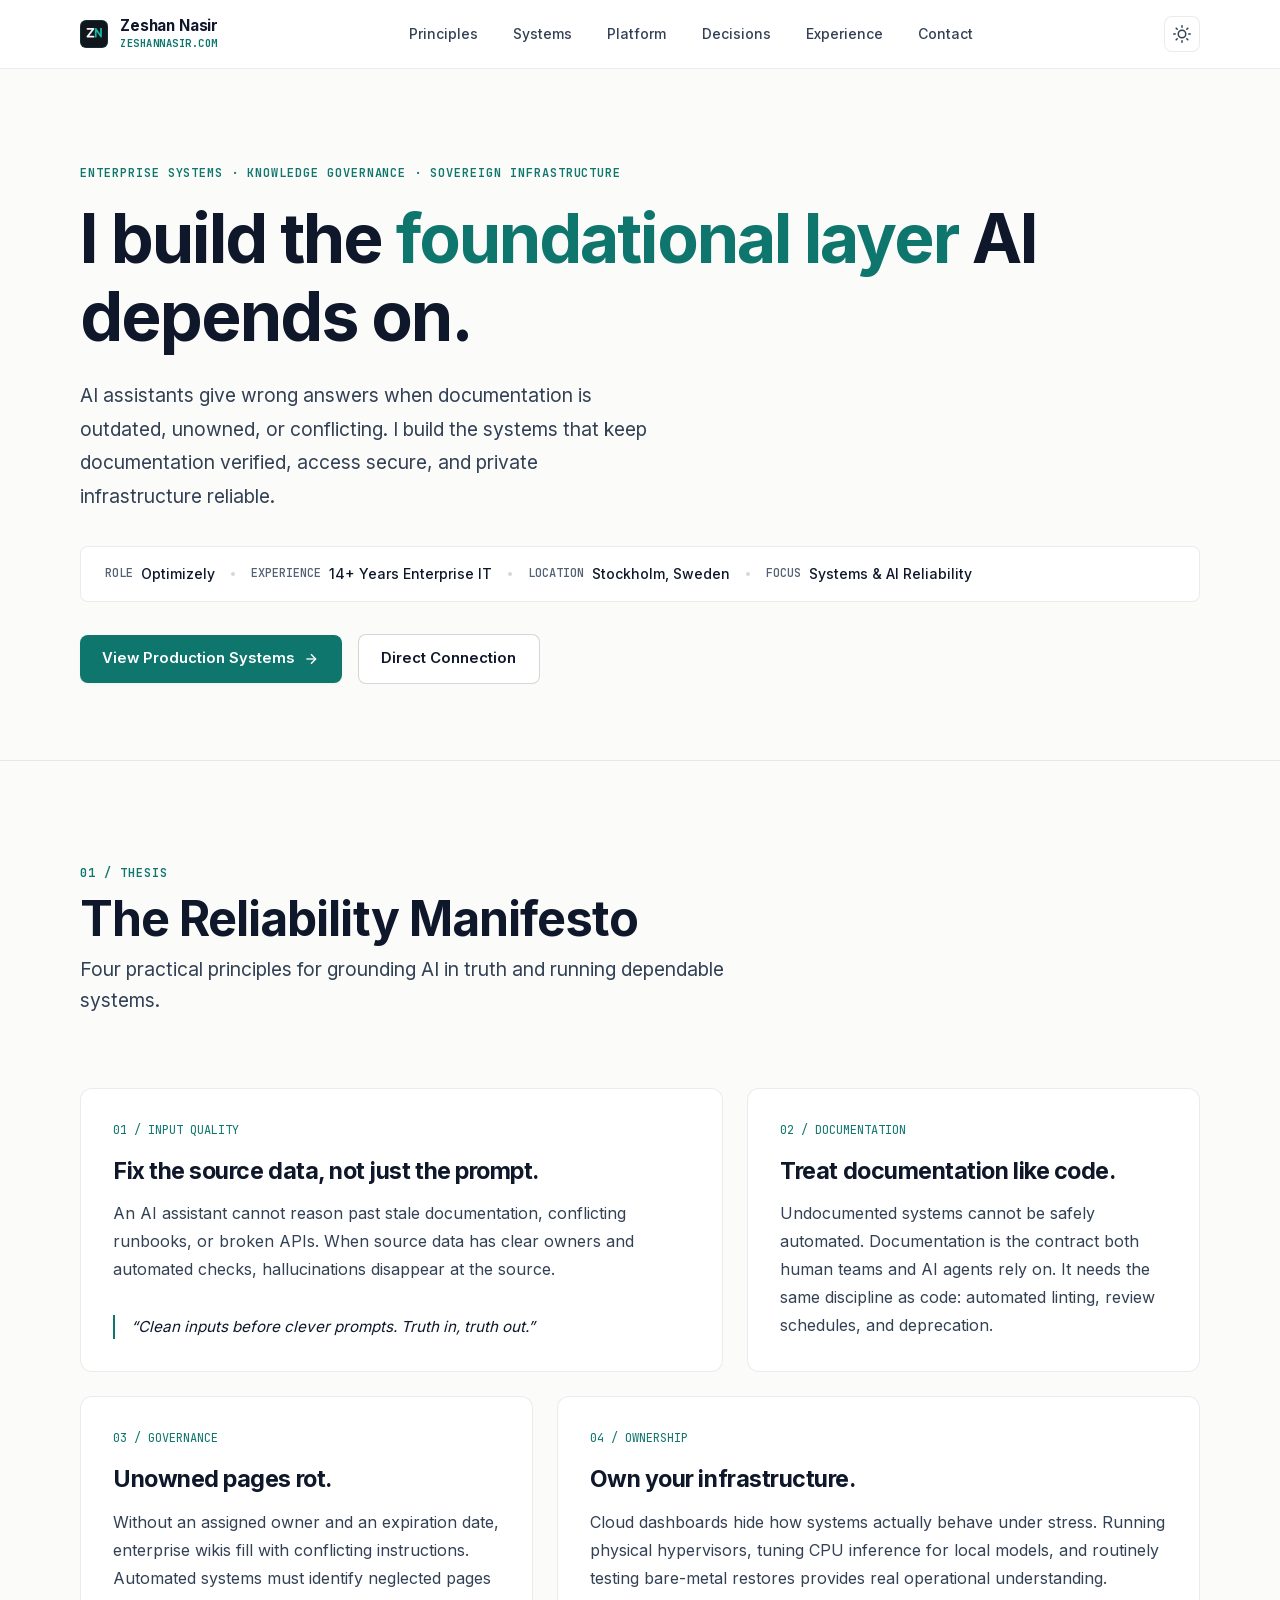
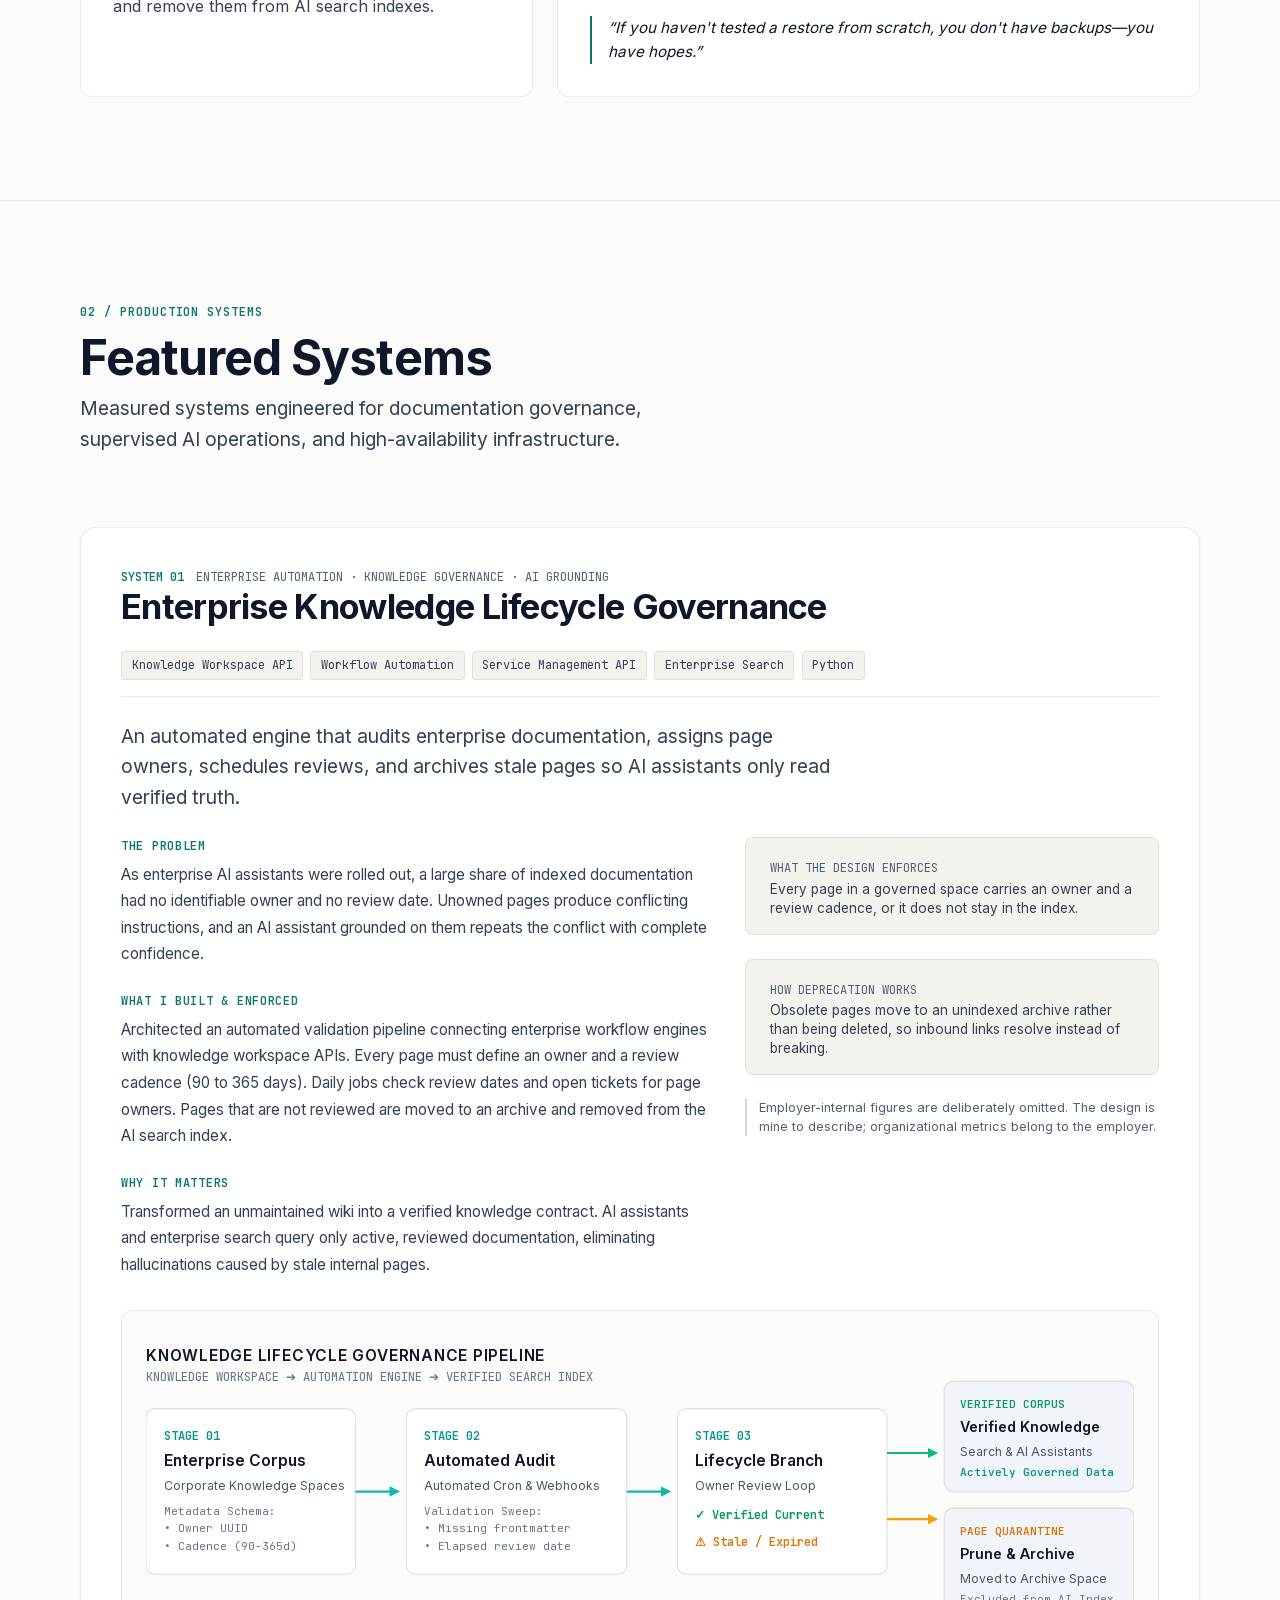
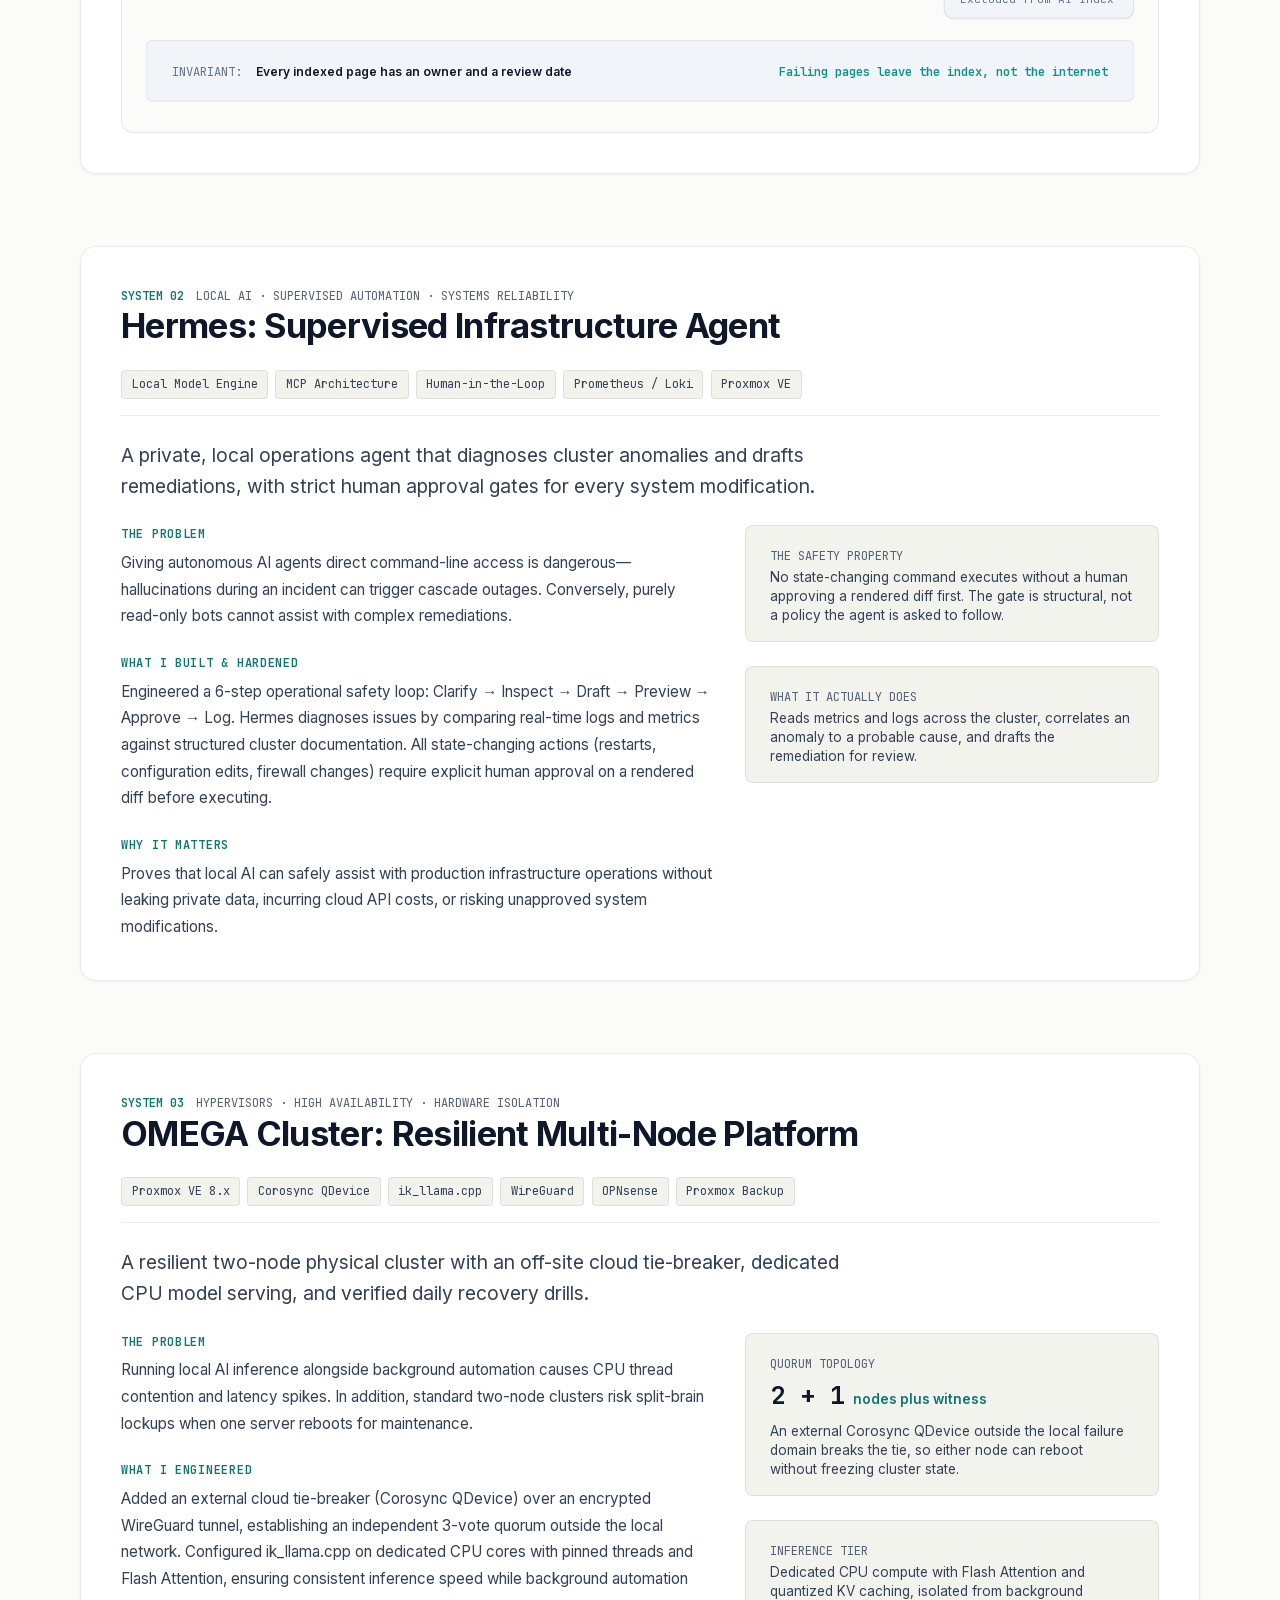
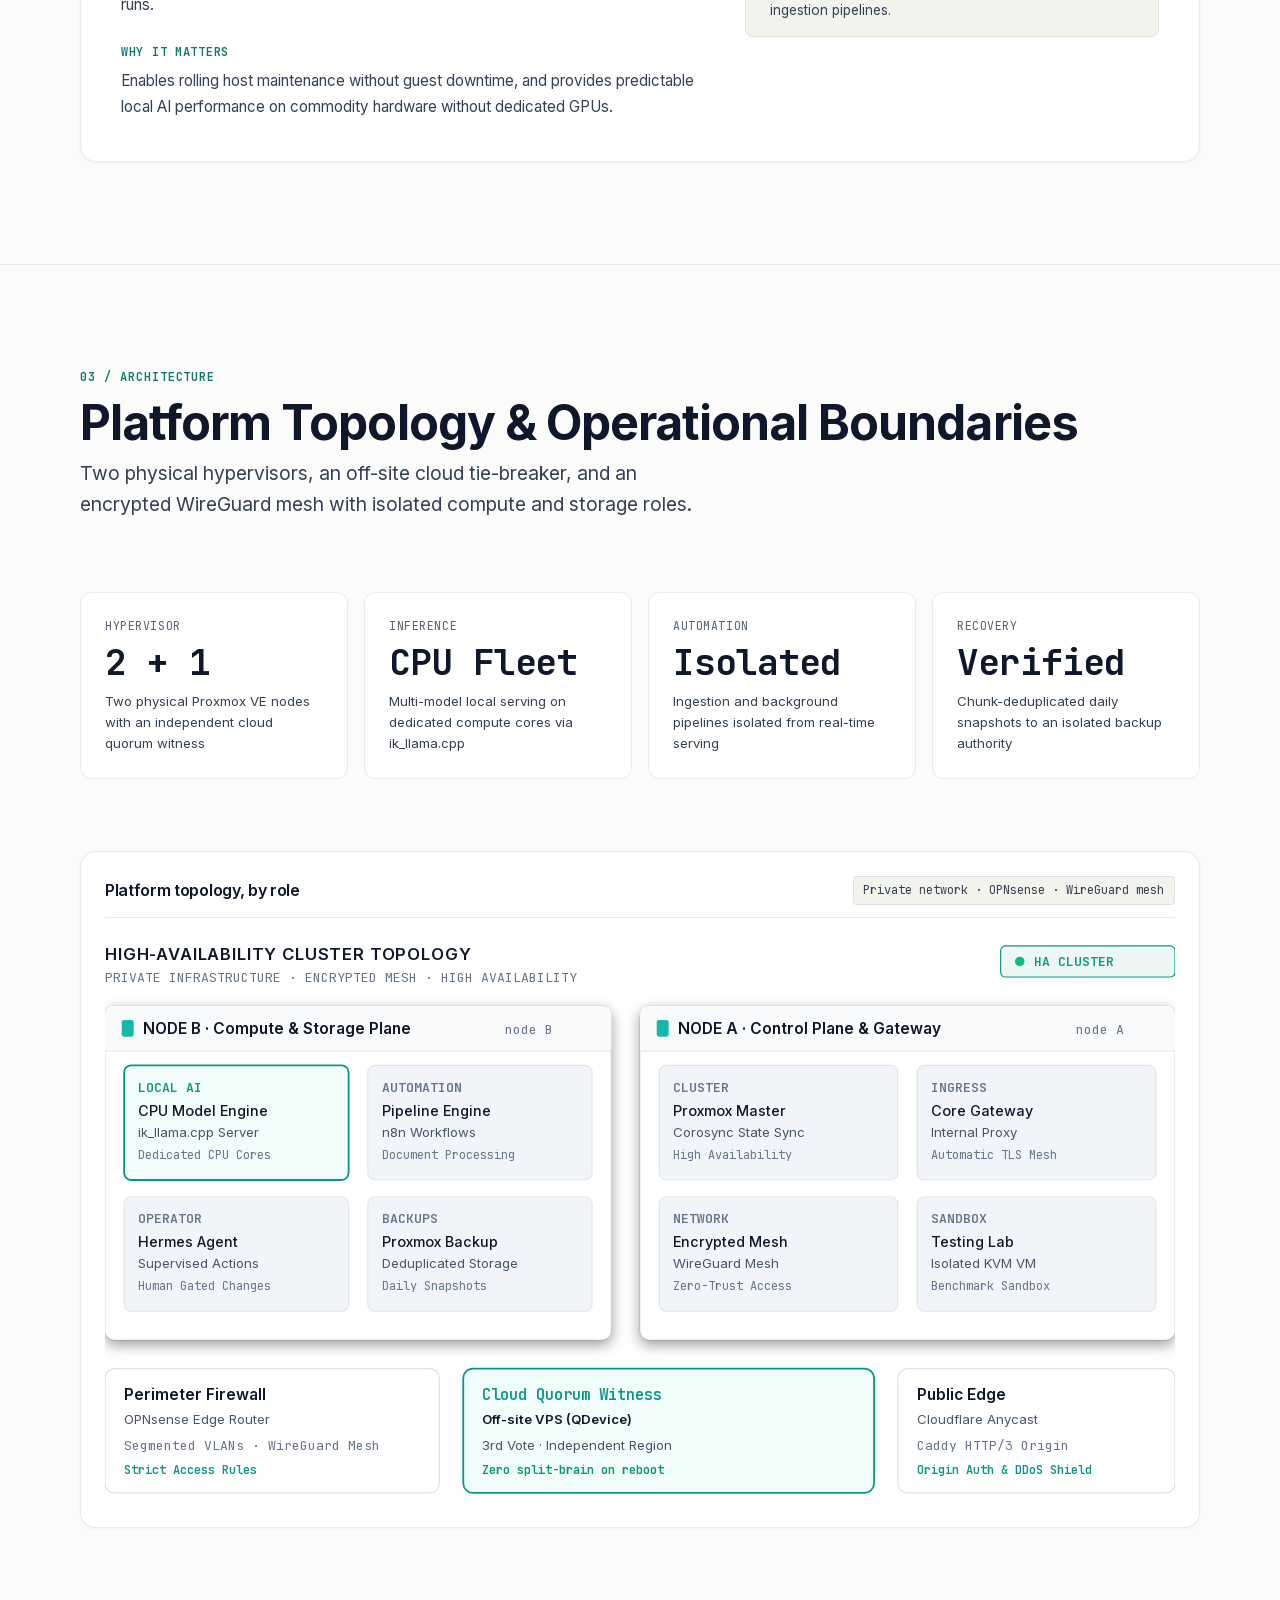
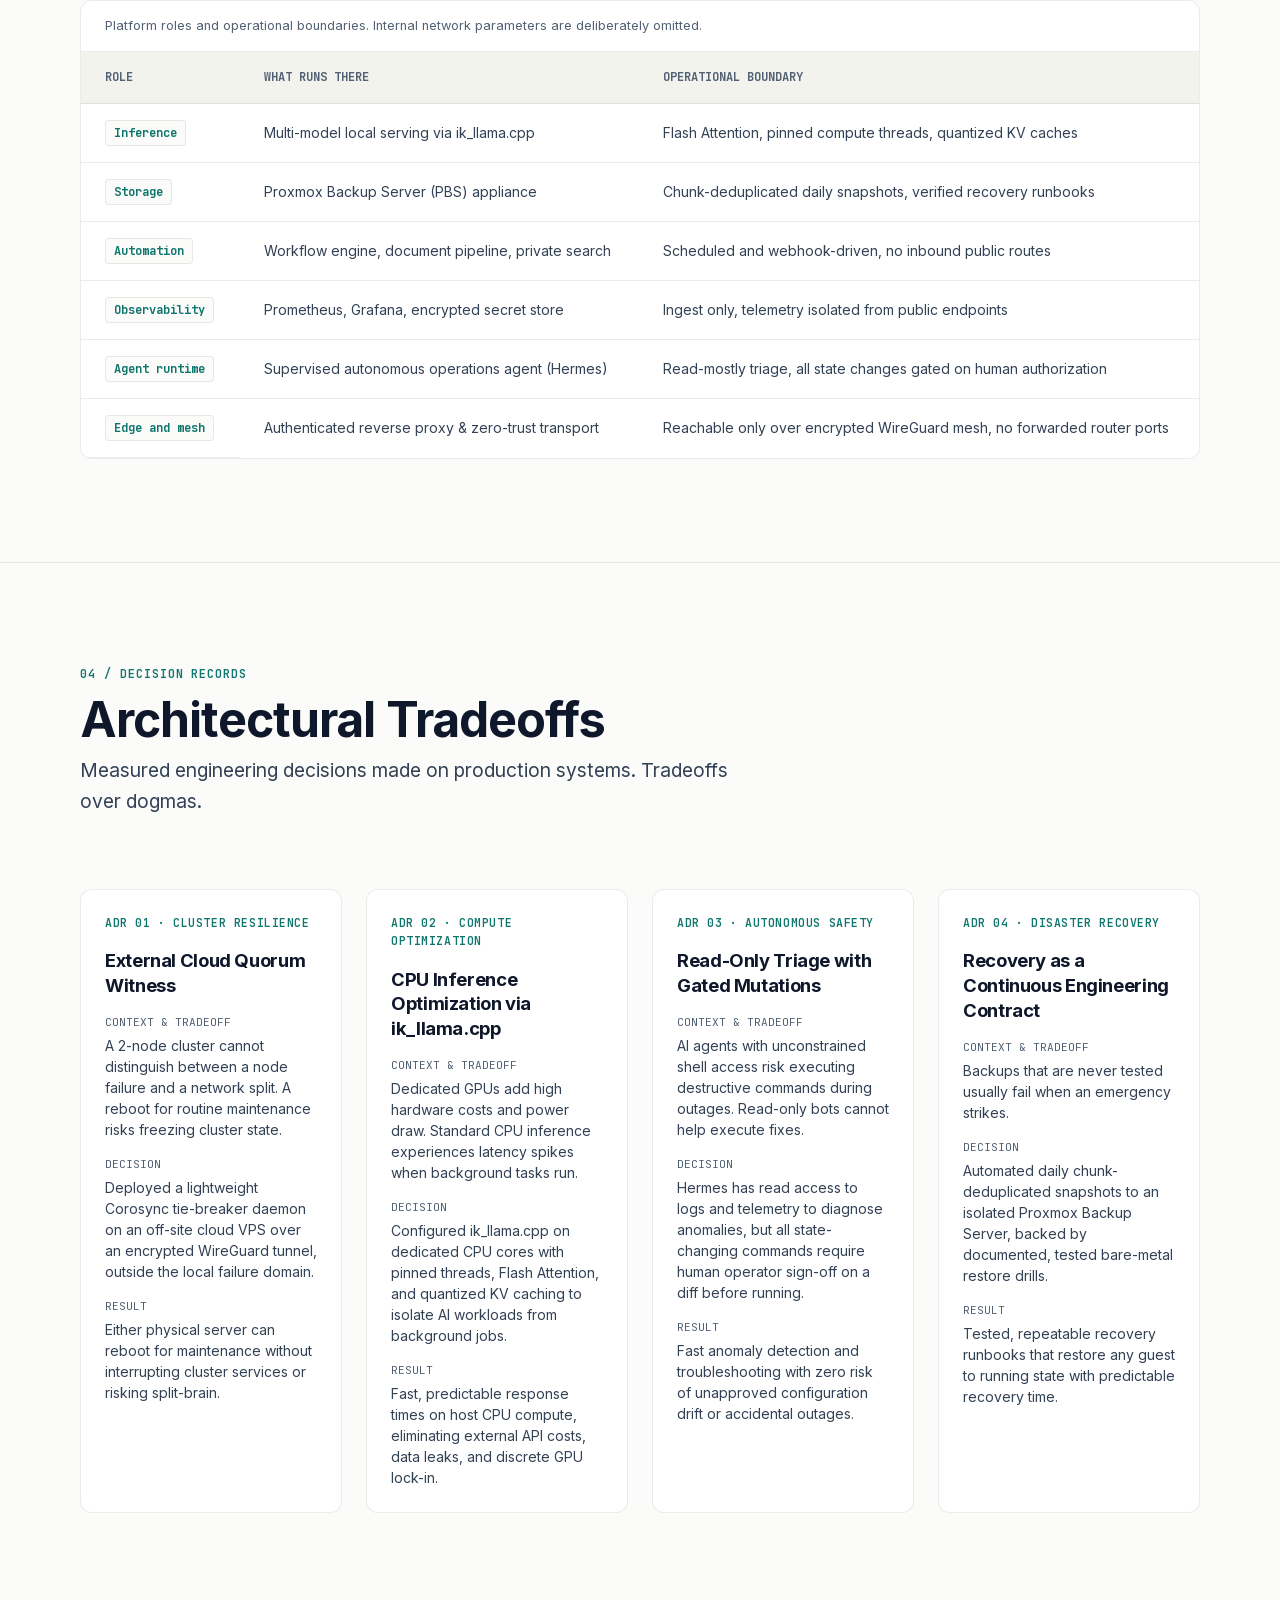
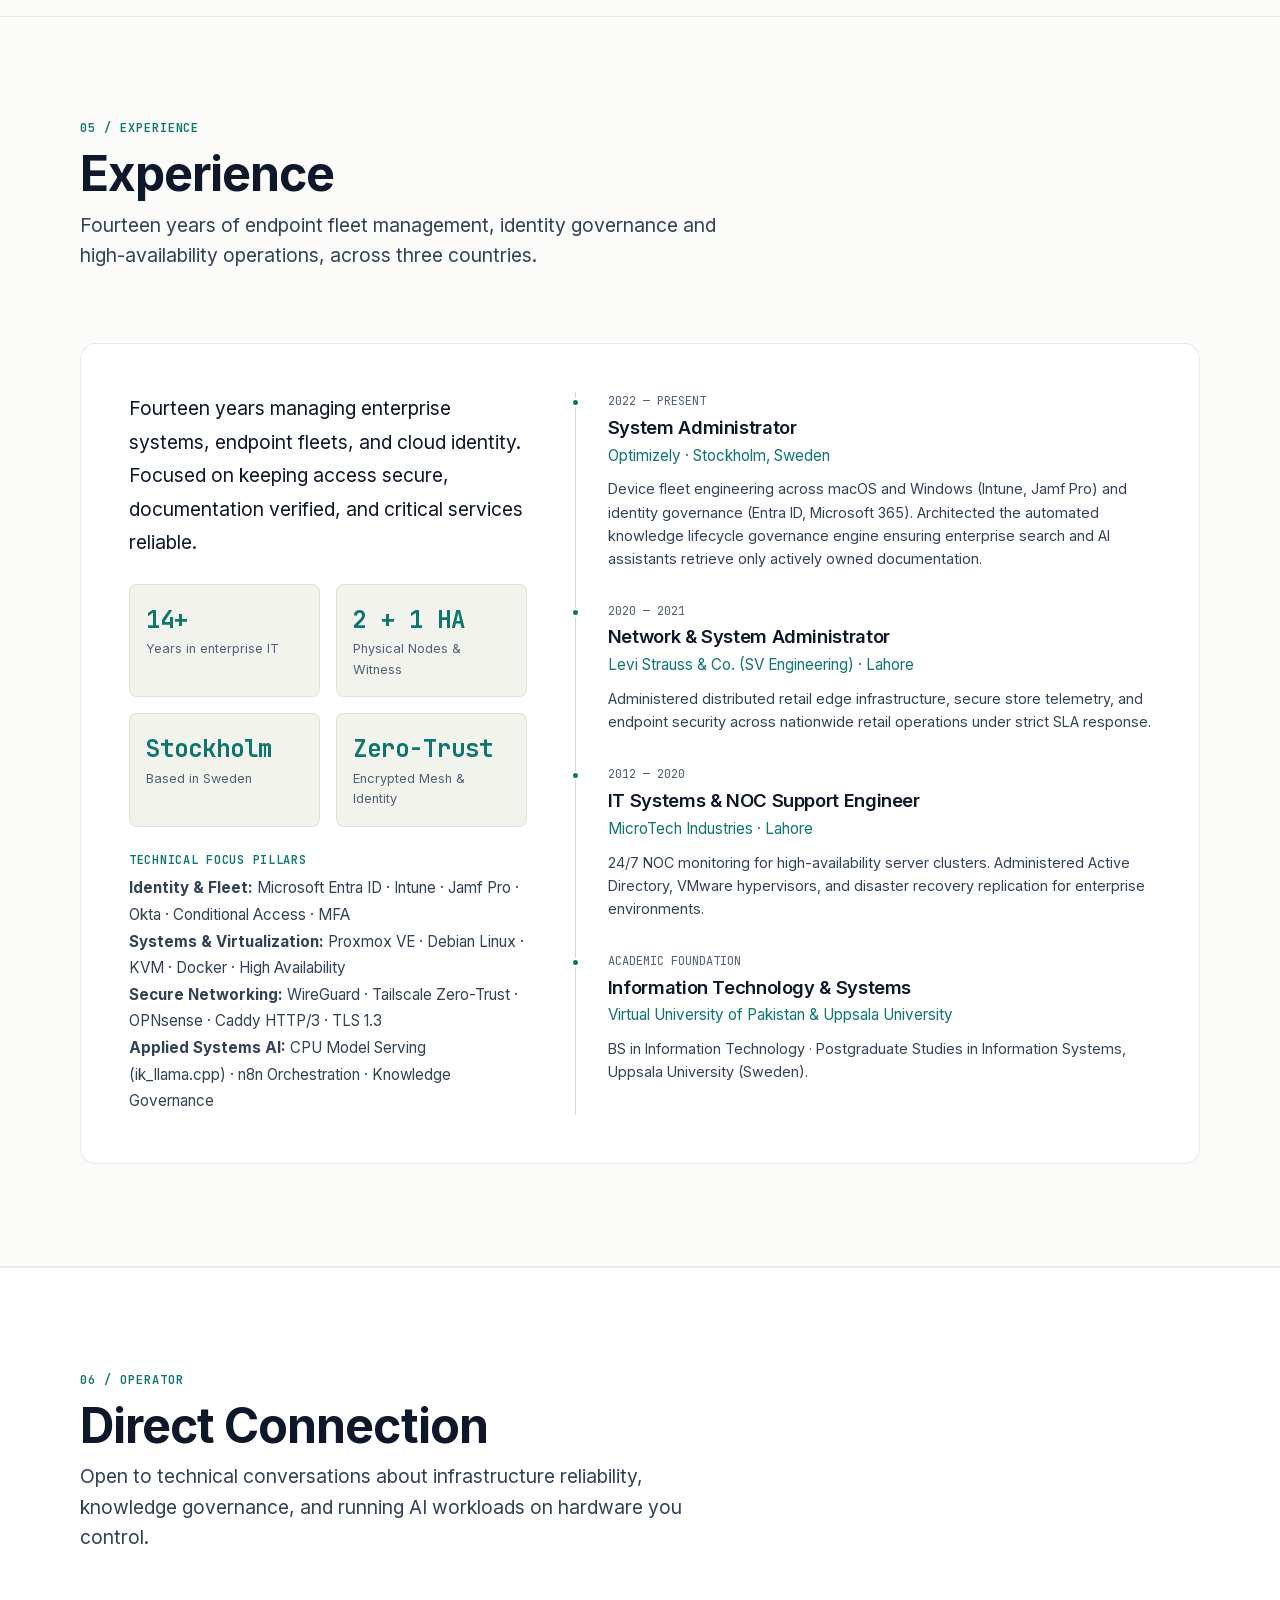
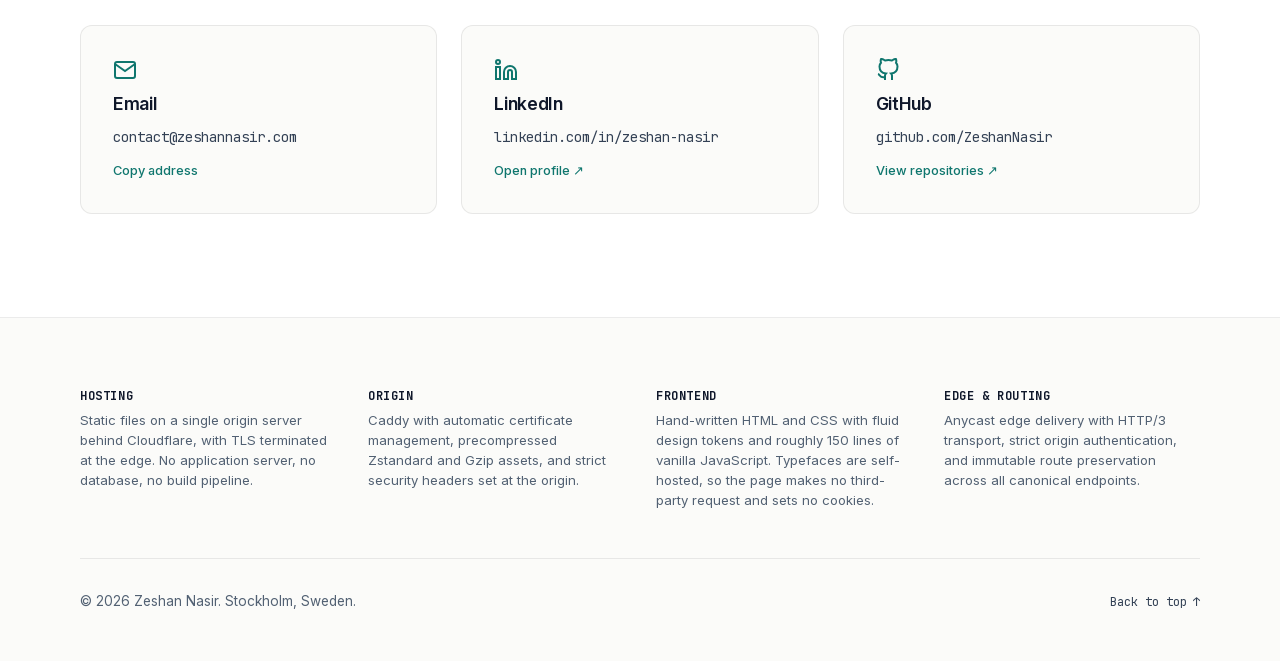
==== commit ecc9e051: "refactor(copy): ground claims, remove buzzwords, and align architecture terms" ====
--- a/index.html
+++ b/index.html
@@ -233,10 +233,10 @@
     <section class="section" id="work">
       <div class="container">
         <div class="section-header">
-          <span class="section-eyebrow">02 / SELECTED SYSTEMS</span>
-          <h2 class="section-title">Flagship Architectures</h2>
+          <span class="section-eyebrow">02 / PRODUCTION SYSTEMS</span>
+          <h2 class="section-title">Featured Systems</h2>
           <p class="section-subtitle">
-            Measured systems engineered for enterprise knowledge governance, sovereign autonomous agents, and high-availability hypervisors.
+            Measured systems engineered for documentation governance, supervised AI operations, and high-availability infrastructure.
           </p>
         </div>
 
@@ -342,7 +342,7 @@
   <!-- Title -->
   <g transform="translate(32, 28)">
     <text x="0" y="14" class="txt-primary" font-size="14" font-weight="600" letter-spacing="0.05em">KNOWLEDGE LIFECYCLE GOVERNANCE PIPELINE</text>
-    <text x="0" y="32" class="txt-muted" font-size="11">KNOWLEDGE WORKSPACE ➔ AUTOMATION ENGINE ➔ GROUND-TRUTH RAG VALIDATION</text>
+    <text x="0" y="32" class="txt-muted" font-size="11">KNOWLEDGE WORKSPACE ➔ AUTOMATION ENGINE ➔ VERIFIED SEARCH INDEX</text>
   </g>
 
   <!-- Step 1: Enterprise Spaces -->
@@ -383,15 +383,15 @@
     <text x="16" y="124" class="txt-amber" font-size="11">⚠ Stale / Expired</text>
   </g>
 
-  <!-- Path A: Verified Current -> RAG Ground Truth -->
+  <!-- Path A: Verified Current -> Verified Search -->
   <path d="M 704 125 L 748 125" stroke="#10b981" stroke-width="2" marker-end="url(#arrow-green)"/>
 
   <g transform="translate(756, 60)">
     <rect width="172" height="100" rx="8" class="bg-inner" stroke="#10b981" stroke-width="1.5"/>
-    <text x="14" y="24" class="txt-green" font-size="10">VERIFIED REPOSITORY</text>
-    <text x="14" y="46" class="txt-primary" font-size="13" font-weight="600">RAG Ground Truth</text>
-    <text x="14" y="68" class="txt-secondary" font-size="11">Enterprise Search &amp; RAG</text>
-    <text x="14" y="86" class="txt-teal" font-size="10">Zero-Hallucination Scope</text>
+    <text x="14" y="24" class="txt-green" font-size="10">VERIFIED CORPUS</text>
+    <text x="14" y="46" class="txt-primary" font-size="13" font-weight="600">Verified Knowledge</text>
+    <text x="14" y="68" class="txt-secondary" font-size="11">Search &amp; AI Assistants</text>
+    <text x="14" y="86" class="txt-teal" font-size="10">Actively Governed Data</text>
   </g>
 
   <!-- Path B: Stale -> Deprecation Pipeline -->
@@ -399,10 +399,10 @@
 
   <g transform="translate(756, 175)">
     <rect width="172" height="100" rx="8" class="bg-inner" stroke="#f59e0b" stroke-width="1.5"/>
-    <text x="14" y="24" class="txt-amber" font-size="10">TICKET AUTO-ESCALATION</text>
-    <text x="14" y="46" class="txt-primary" font-size="13" font-weight="600">Prune &amp; Quarantine</text>
+    <text x="14" y="24" class="txt-amber" font-size="10">PAGE QUARANTINE</text>
+    <text x="14" y="46" class="txt-primary" font-size="13" font-weight="600">Prune &amp; Archive</text>
     <text x="14" y="68" class="txt-secondary" font-size="11">Moved to Archive Space</text>
-    <text x="14" y="86" class="txt-muted" font-size="10">Tagged: NOINDEX</text>
+    <text x="14" y="86" class="txt-muted" font-size="10">Excluded from AI Index</text>
   </g>
 
   <!-- Bottom Metric Banner -->
@@ -428,7 +428,7 @@
               </div>
               <div class="tech-tags">
                 <span class="tech-tag">Local Model Engine</span>
-                <span class="tech-tag">Structured Dossiers</span>
+                <span class="tech-tag">MCP Architecture</span>
                 <span class="tech-tag">Human-in-the-Loop</span>
                 <span class="tech-tag">Prometheus / Loki</span>
                 <span class="tech-tag">Proxmox VE</span>
@@ -554,7 +554,7 @@
           <span class="section-eyebrow">03 / ARCHITECTURE</span>
           <h2 class="section-title">Platform Topology &amp; Operational Boundaries</h2>
           <p class="section-subtitle">
-            Architectural specification of the multi-tier platform: isolated inference runtimes, deterministic pipeline automation, zero-trust edge delivery, and verified operational boundaries.
+            Two physical hypervisors, an off-site cloud tie-breaker, and an encrypted WireGuard mesh with isolated compute and storage roles.
           </p>
         </div>
 
@@ -634,8 +634,8 @@
 
   <!-- Top Ribbon / Network Legend -->
   <g transform="translate(32, 28)">
-    <text x="0" y="14" class="txt-primary" font-size="14" font-weight="600" letter-spacing="0.05em">SOVEREIGN ARCHITECTURE TOPOLOGY</text>
-    <text x="0" y="32" class="txt-muted" font-size="11">PRIVATE INFRASTRUCTURE · ENCRYPTED LOCAL FABRIC · HIGH AVAILABILITY</text>
+    <text x="0" y="14" class="txt-primary" font-size="14" font-weight="600" letter-spacing="0.05em">HIGH-AVAILABILITY CLUSTER TOPOLOGY</text>
+    <text x="0" y="32" class="txt-muted" font-size="11">PRIVATE INFRASTRUCTURE · ENCRYPTED MESH · HIGH AVAILABILITY</text>
     <rect x="750" y="2" width="146" height="26" rx="4" class="badge-bg" stroke-width="1"/>
     <circle cx="766" cy="15" r="4" fill="#10b981"/>
     <text x="778" y="19" class="txt-teal" font-size="11">HA CLUSTER</text>
@@ -924,8 +924,8 @@
                   <div class="career-stat__label">Years in enterprise IT</div>
                 </div>
                 <div class="career-stat">
-                  <div class="career-stat__num">Multi-Tier</div>
-                  <div class="career-stat__label">Sovereign Architecture</div>
+                  <div class="career-stat__num">2 + 1 HA</div>
+                  <div class="career-stat__label">Physical Nodes &amp; Witness</div>
                 </div>
                 <div class="career-stat">
                   <div class="career-stat__num">Stockholm</div>
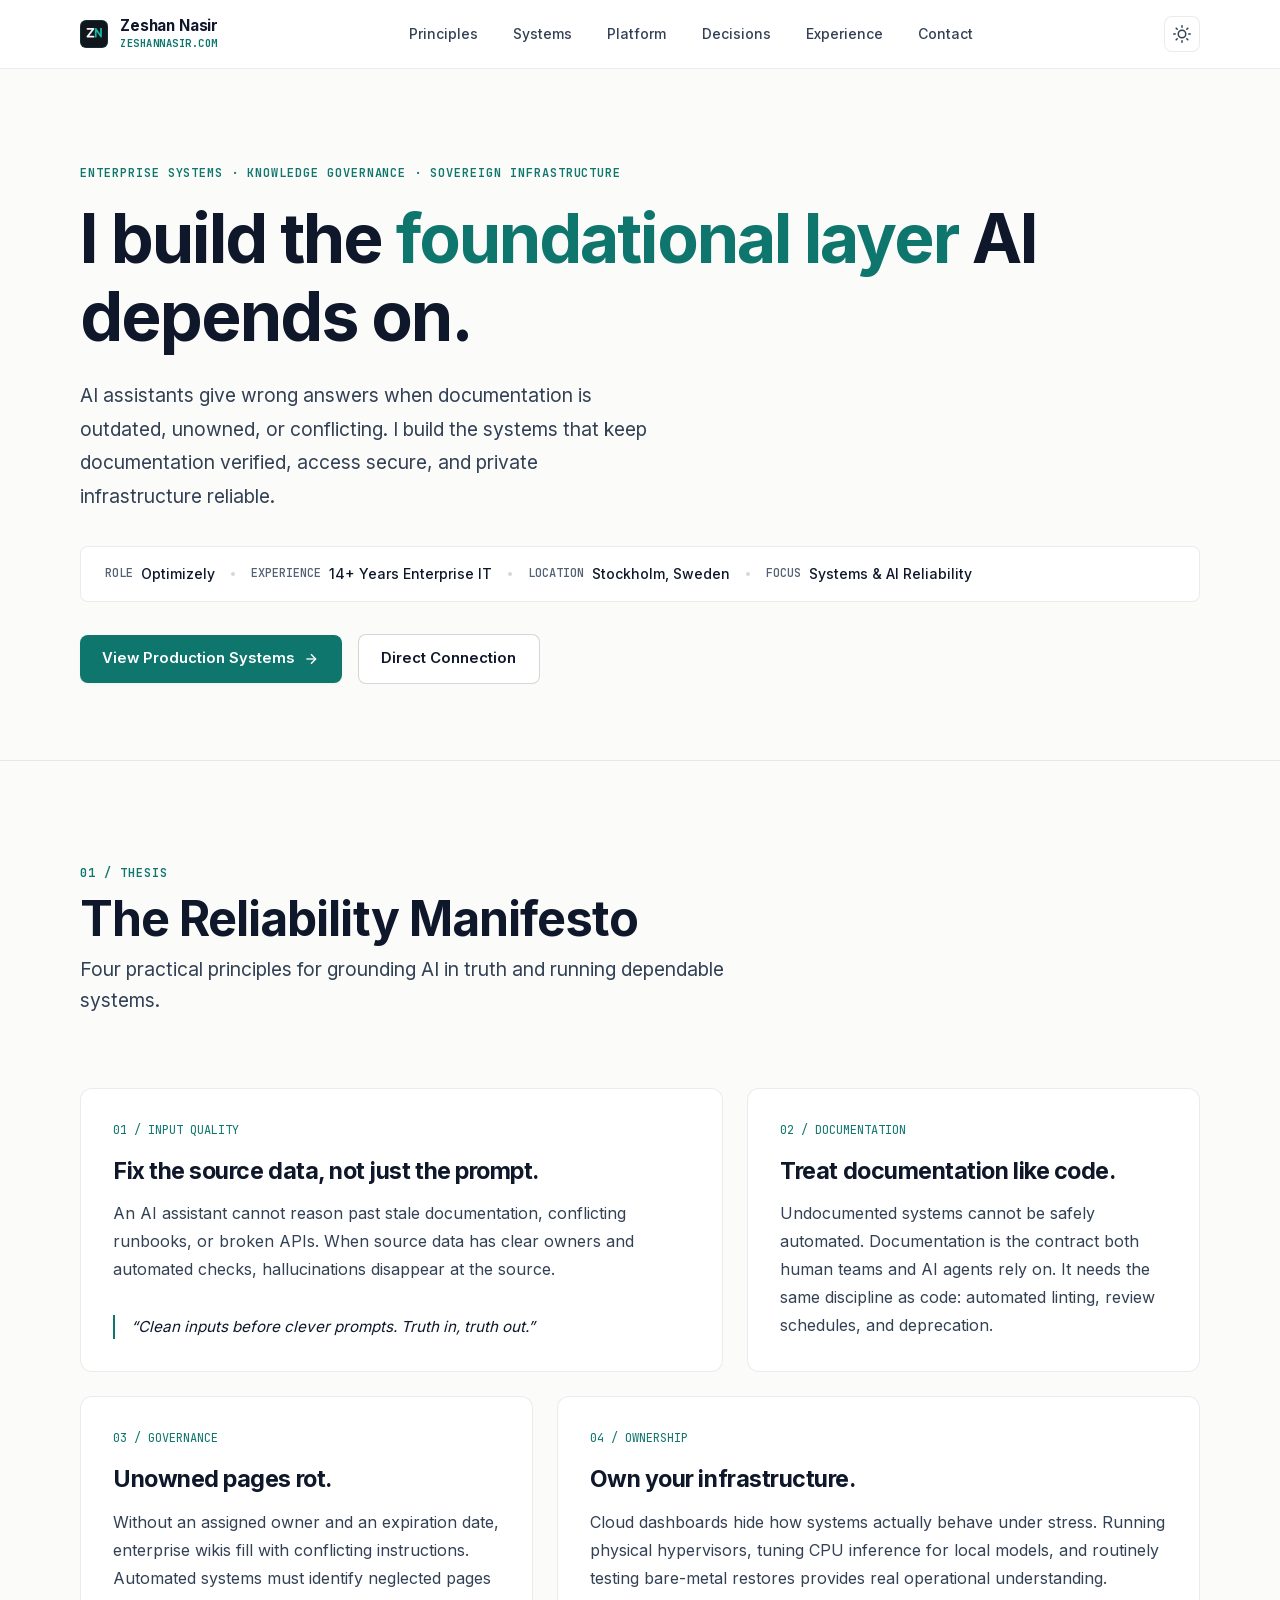
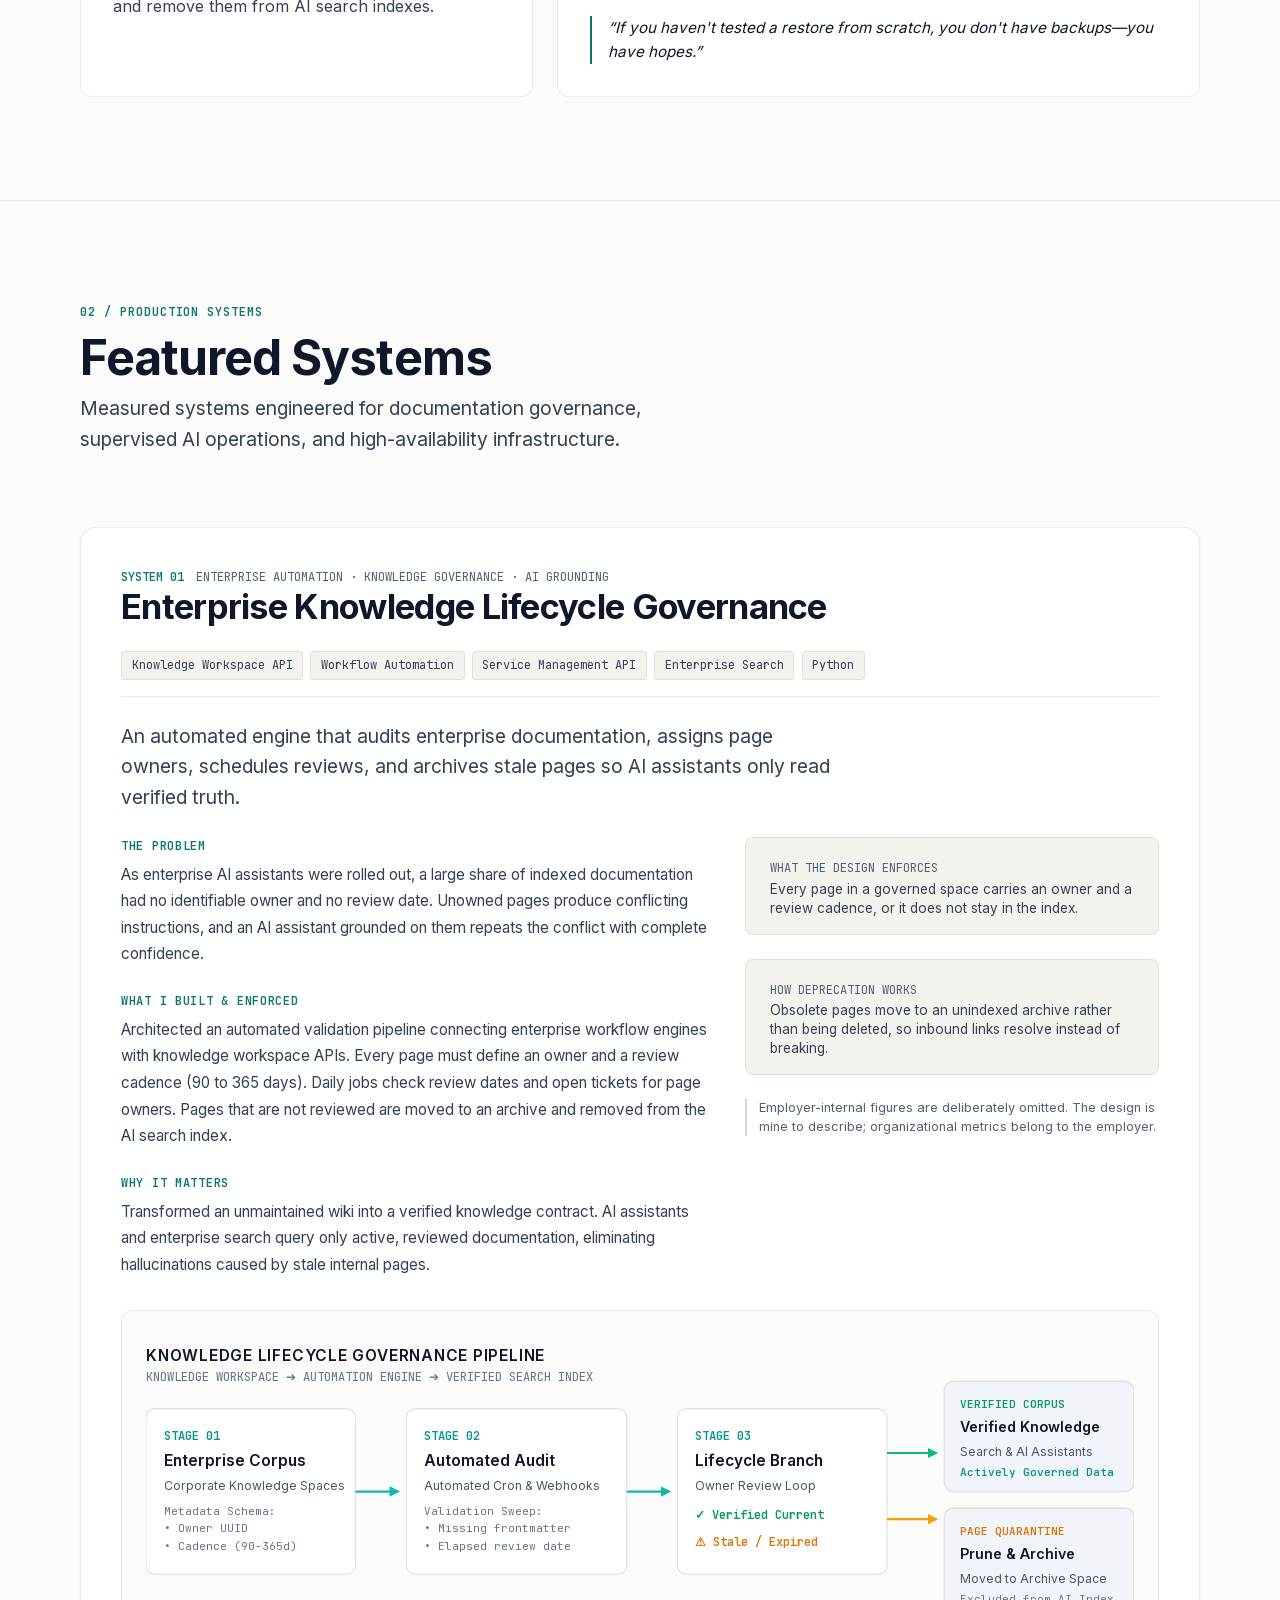
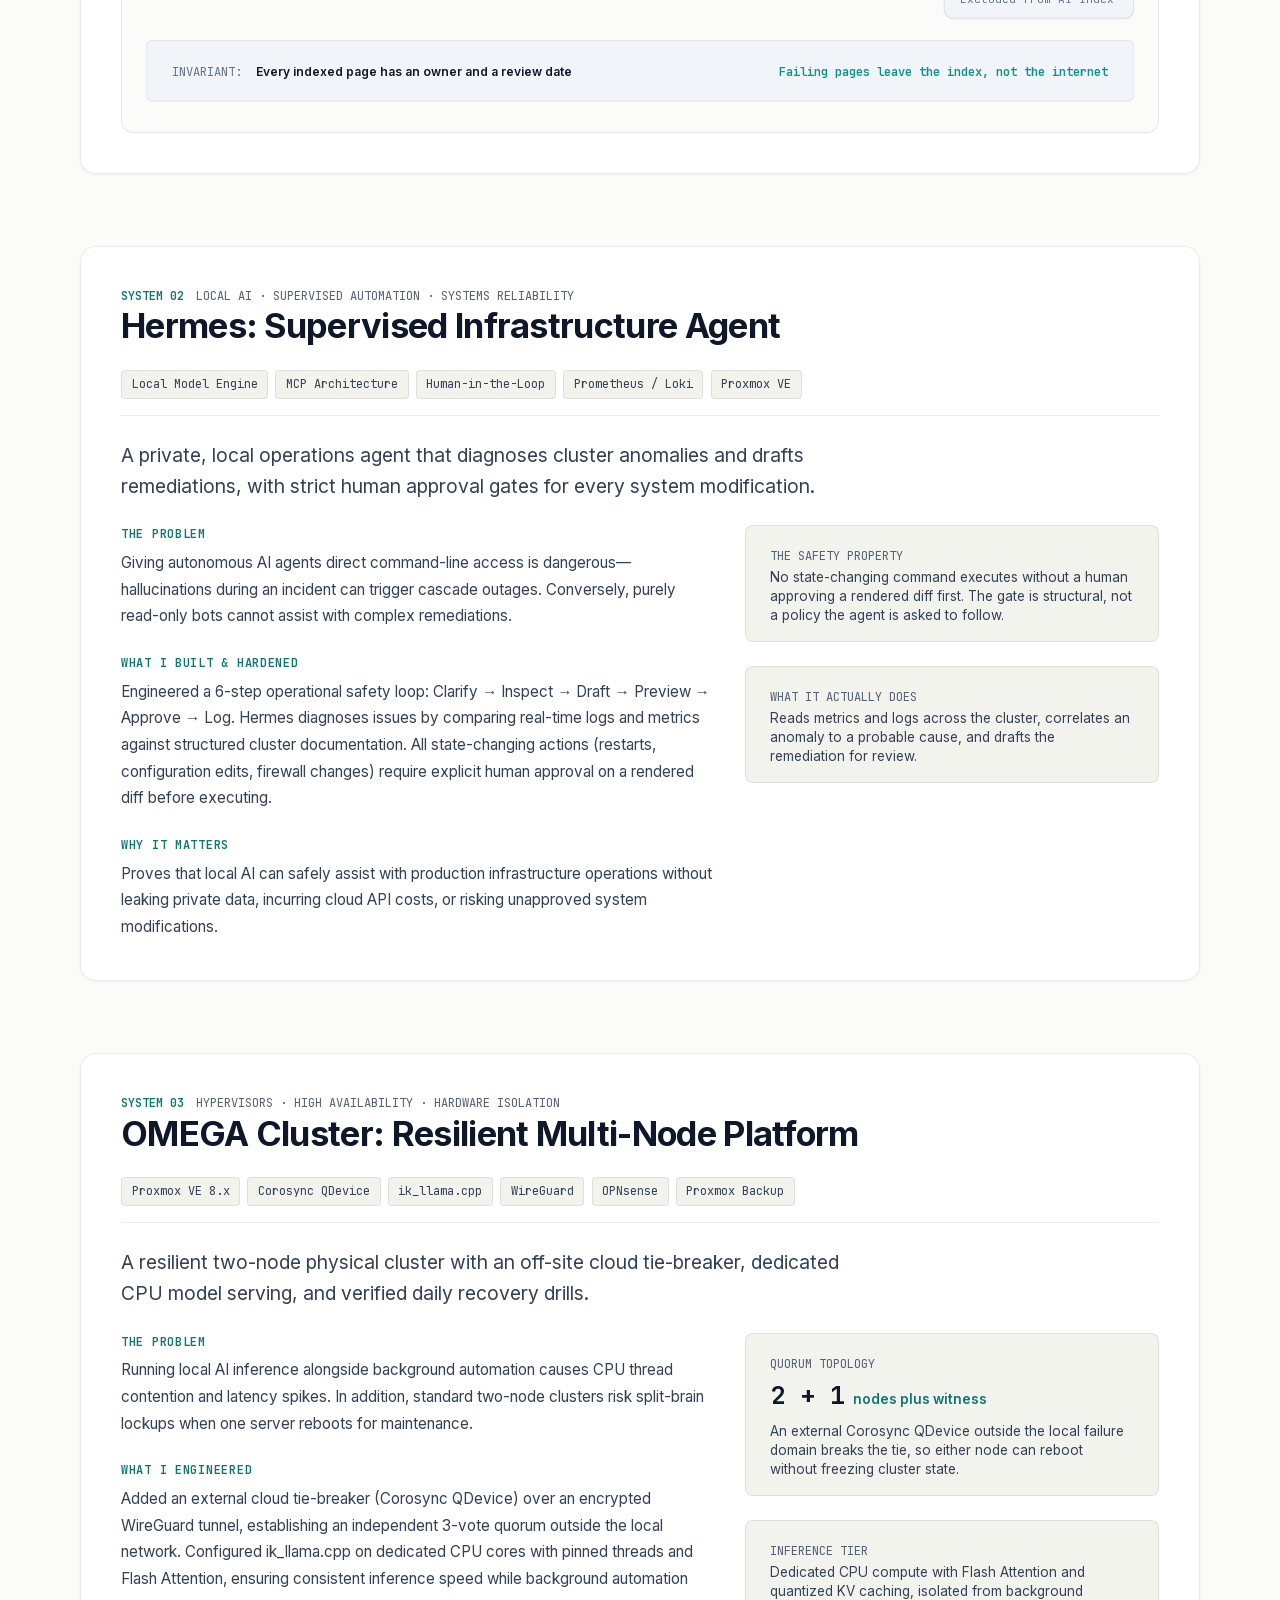
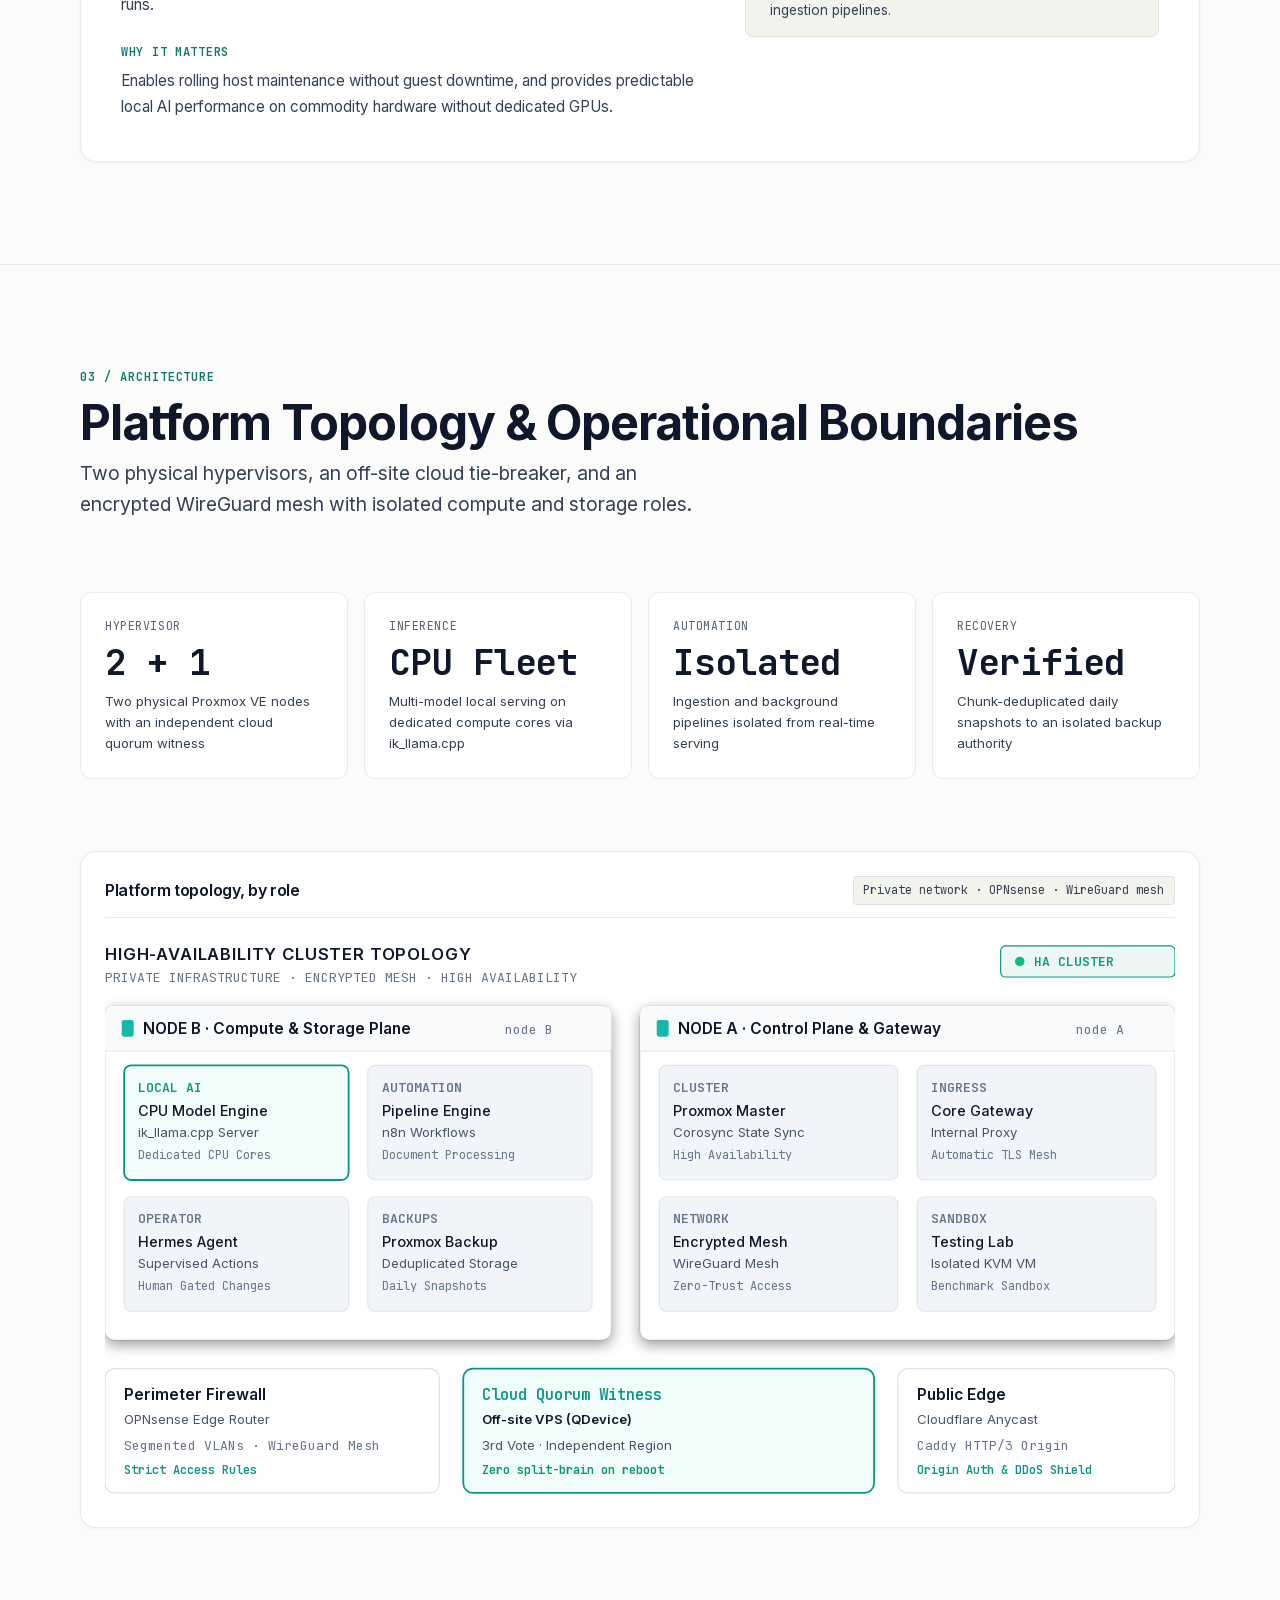
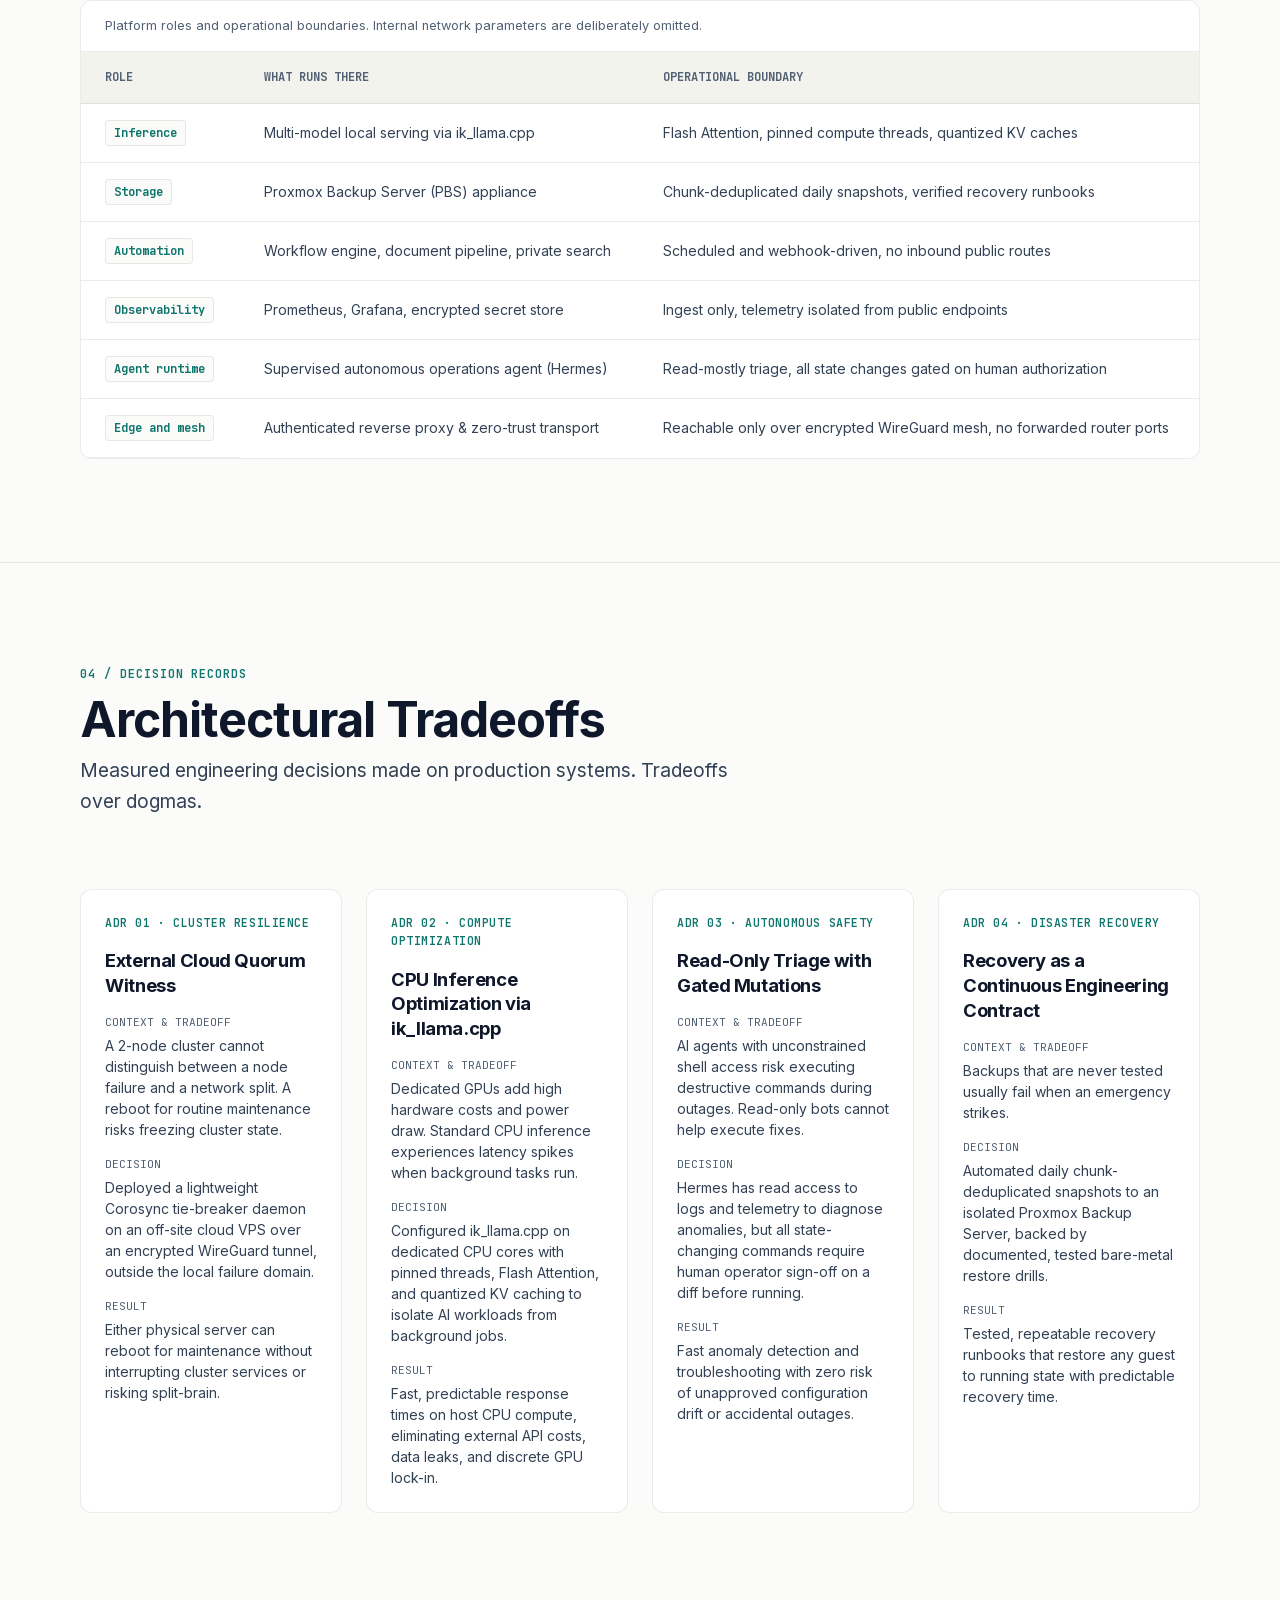
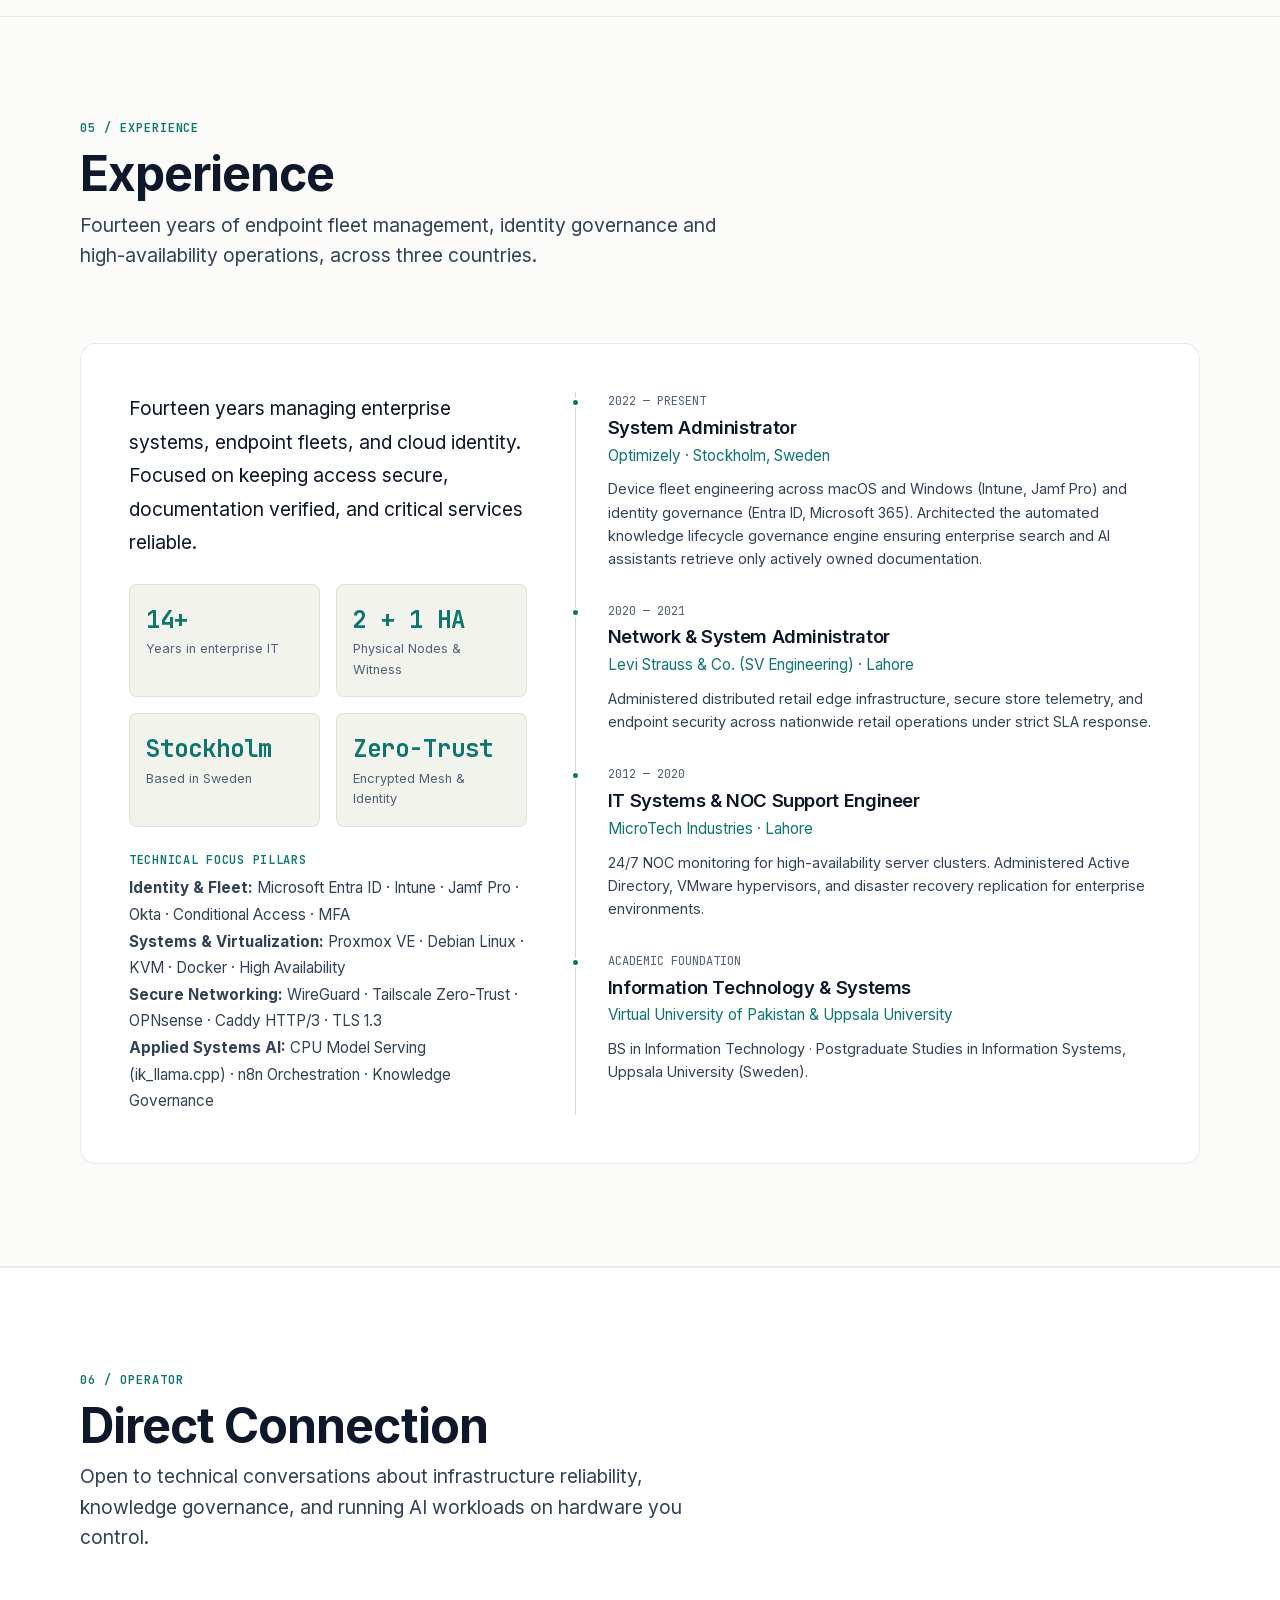
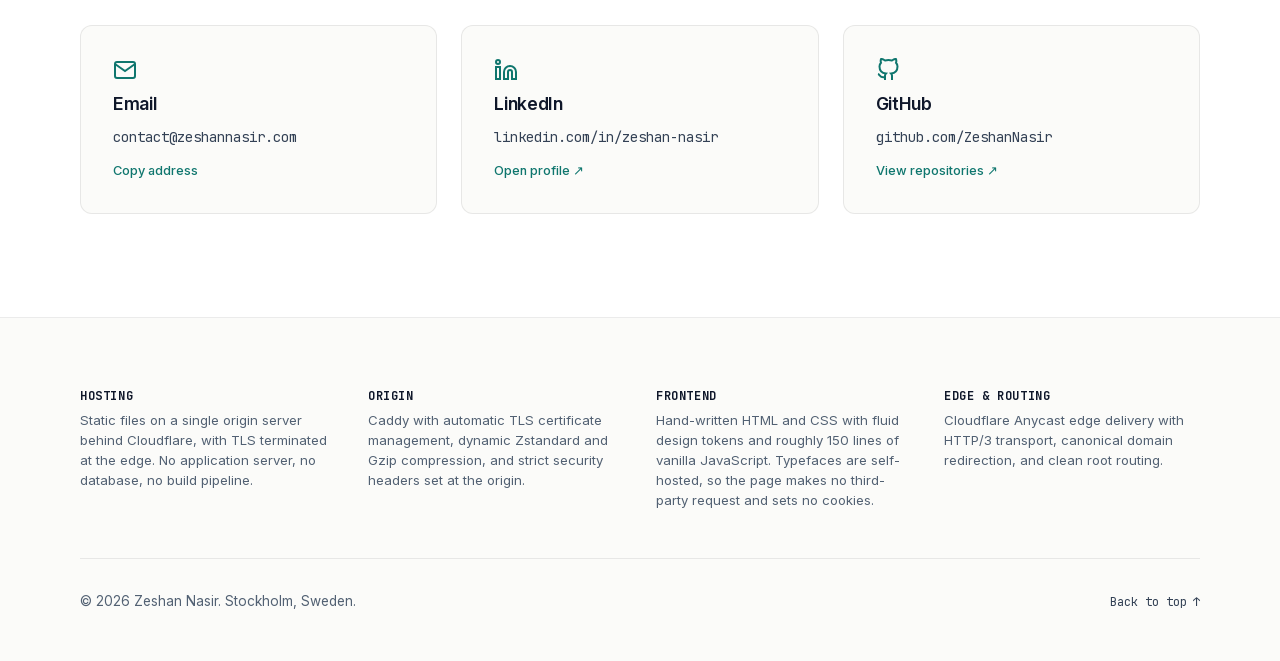
==== commit 41009604: "fix(colophon): correct dynamic compression and edge routing facts" ====
--- a/index.html
+++ b/index.html
@@ -1045,7 +1045,7 @@
 
         <div class="colophon-block">
           <h4>Origin</h4>
-          <p>Caddy with automatic certificate management, precompressed Zstandard and Gzip assets, and strict security headers set at the origin.</p>
+          <p>Caddy with automatic TLS certificate management, dynamic Zstandard and Gzip compression, and strict security headers set at the origin.</p>
         </div>
 
         <div class="colophon-block">
@@ -1055,7 +1055,7 @@
 
         <div class="colophon-block">
           <h4>Edge &amp; Routing</h4>
-          <p>Anycast edge delivery with HTTP/3 transport, strict origin authentication, and immutable route preservation across all canonical endpoints.</p>
+          <p>Cloudflare Anycast edge delivery with HTTP/3 transport, canonical domain redirection, and clean root routing.</p>
         </div>
       </div>
 
